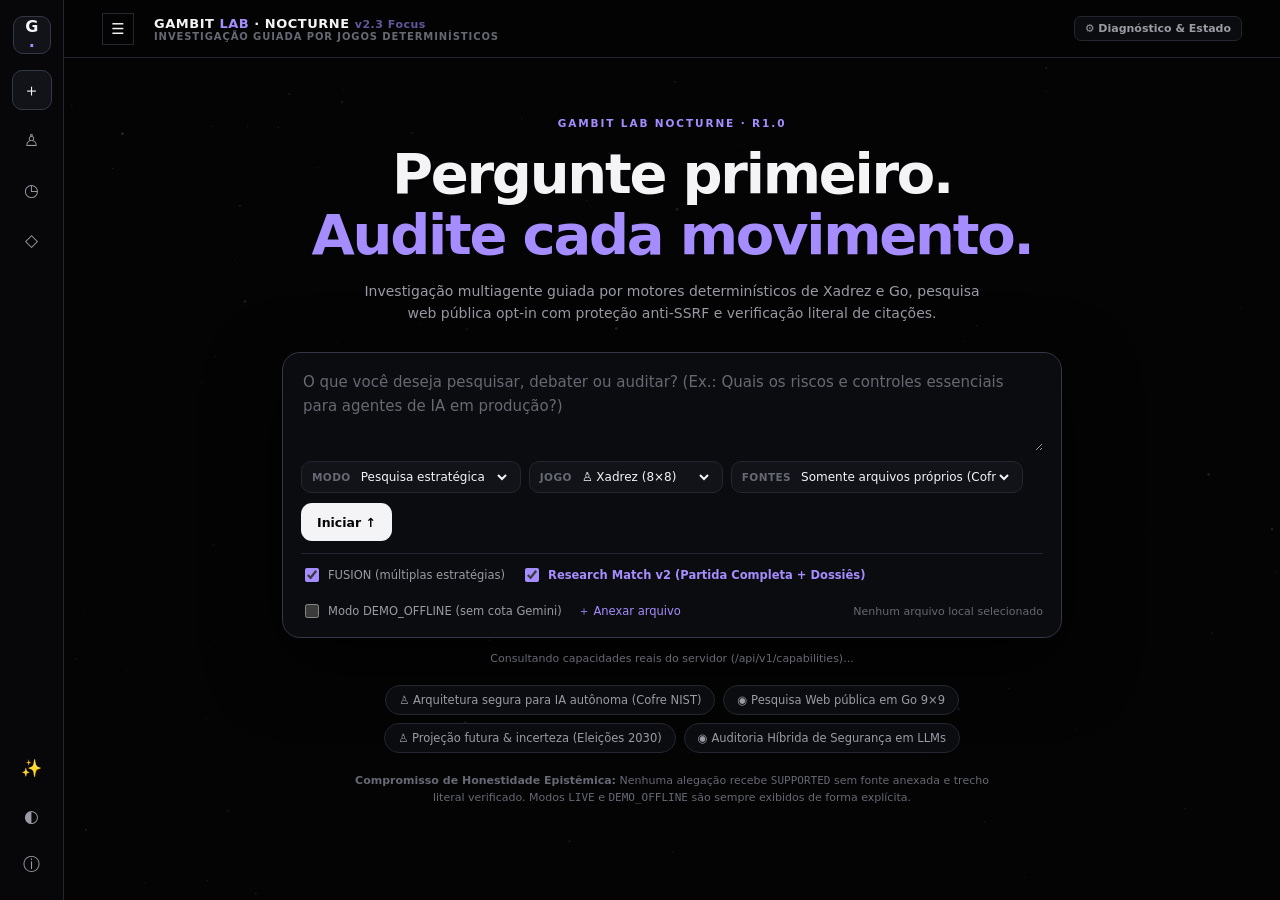
==== apps/web/index.html @ 3fb005a6 "feat(v2.3): Nocturne Focus workspace, audit confrontation payload, C01-C12 fixes" ====
<!DOCTYPE html>
<html lang="pt-BR" data-theme="nocturne">
<head>
<meta charset="UTF-8">
<meta name="viewport" content="width=device-width, initial-scale=1">
<meta name="color-scheme" content="dark">
<title>Gambit Lab Nocturne · Game-Driven Epistemic Reasoning</title>
<style>
:root {
  color-scheme: dark;
  --bg: #040405;
  --panel: #0B0C0F;
  --panel-elevated: #121319;
  --sidebar: #070709;
  --border: #242630;
  --border-strong: #343746;
  --text: #F4F4F6;
  --muted: #9A9BA5;
  --subtle: #666873;
  --accent: #A68DFF;
  --accent-soft: rgba(166, 141, 255, 0.14);
  --success: #57D5B3;
  --success-soft: rgba(87, 213, 179, 0.13);
  --warning: #E0B66B;
  --warning-soft: rgba(224, 182, 107, 0.14);
  --danger: #EF8293;
  --danger-soft: rgba(239, 130, 147, 0.14);
  --square-dark: #282B35;
  --square-light: #8C909D;
  --go-wood: #A88D63;
  --go-line: #2F2417;
  --r: 12px;
  font-family: Inter, system-ui, -apple-system, BlinkMacSystemFont, "Segoe UI", Roboto, sans-serif;
}

html[data-theme="cosmic"] {
  --bg: #05070e;
  --panel: #0d1423eb;
  --panel-elevated: #131e32f2;
  --sidebar: #090e19d9;
  --border: #27384a;
  --border-strong: #3a536b;
  --accent: #70f0d2;
  --accent-soft: rgba(112, 240, 210, 0.14);
}

* { box-sizing: border-box; }
body {
  margin: 0;
  background: var(--bg);
  color: var(--text);
  min-height: 100vh;
  overflow-x: hidden;
  -webkit-font-smoothing: antialiased;
}
button, input, select, textarea { font: inherit; }
button { cursor: pointer; }
button:focus-visible, textarea:focus-visible, select:focus-visible, input:focus-visible {
  outline: 2px solid var(--accent);
  outline-offset: 2px;
}
button:disabled { opacity: 0.38; cursor: not-allowed; }
a { color: var(--accent); text-decoration: none; }
a:hover { text-decoration: underline; }

/* Fundo Estelar Sutil (Nocturne: discreto na Home, <= 8% no Workspace, sem planetas competindo) */
#space {
  position: fixed;
  inset: 0;
  z-index: -3;
  width: 100%;
  height: 100%;
  pointer-events: none;
  opacity: 0.34;
  transition: opacity 0.4s ease;
}
body.in-workspace #space {
  opacity: 0.08;
}
html[data-theme="cosmic"] #space {
  opacity: 0.75;
}
body.in-workspace html[data-theme="cosmic"] #space {
  opacity: 0.15;
}

.planet {
  position: fixed;
  z-index: -2;
  border-radius: 50%;
  pointer-events: none;
  display: none;
}
html[data-theme="cosmic"] body:not(.in-workspace) .planet {
  display: block;
}
.p1 {
  width: 190px; height: 190px; right: 8%; top: 13%;
  background: radial-gradient(circle at 28% 25%, #d1e2e8 0%, #6c96b3 12%, #224869 47%, #0a192e 76%);
  opacity: 0.5;
}
.p2 {
  width: 100px; height: 100px; left: 12%; bottom: 8%;
  background: radial-gradient(circle at 23% 18%, #c6a5bd, #7d537f 33%, #241830 75%);
  opacity: 0.32;
}
.p3 {
  width: 42px; height: 42px; right: 25%; bottom: 14%;
  background: radial-gradient(circle at 25% 20%, #c2eae2, #246f7d 45%, #132438 88%);
  opacity: 0.4;
}

/* Estrutura Principal */
.app {
  display: flex;
  min-height: 100vh;
}
.rail {
  width: 64px;
  flex: none;
  position: fixed;
  left: 0; top: 0; bottom: 0;
  border-right: 1px solid var(--border);
  background: var(--sidebar);
  display: flex;
  flex-direction: column;
  align-items: center;
  gap: 10px;
  padding: 16px 8px;
  z-index: 20;
}
.logo {
  width: 38px;
  height: 38px;
  display: grid;
  place-items: center;
  background: var(--panel-elevated);
  border: 1px solid var(--border-strong);
  color: var(--text);
  border-radius: 10px;
  font-weight: 800;
  font-size: 16px;
  letter-spacing: -0.03em;
  margin-bottom: 6px;
}
.logo span { color: var(--accent); }
.rail-btn {
  width: 40px;
  height: 40px;
  display: grid;
  place-items: center;
  border-radius: 10px;
  border: 1px solid transparent;
  background: transparent;
  color: var(--muted);
  font-size: 17px;
  transition: background 0.15s, color 0.15s, border-color 0.15s;
}
.rail-btn:hover, .rail-btn.active {
  background: var(--panel-elevated);
  border-color: var(--border-strong);
  color: var(--text);
}
.rail-bottom {
  margin-top: auto;
  display: flex;
  flex-direction: column;
  gap: 8px;
}

.main {
  margin-left: 64px;
  width: calc(100% - 64px);
  min-width: 0;
}

/* Topbar Minimalista */
.topbar {
  height: 58px;
  display: flex;
  align-items: center;
  justify-content: space-between;
  padding: 0 clamp(18px, 3vw, 38px);
  border-bottom: 1px solid var(--border);
  background: rgba(4, 4, 5, 0.86);
  backdrop-filter: blur(12px);
  position: sticky;
  top: 0;
  z-index: 15;
  gap: 12px;
}
.brand-wrap {
  display: flex;
  align-items: baseline;
  gap: 10px;
}
.brand {
  font-weight: 750;
  letter-spacing: 0.04em;
  font-size: 13px;
  color: var(--text);
}
.brand span { color: var(--accent); }
.tiny-tag {
  font-size: 10px;
  color: var(--subtle);
  letter-spacing: 0.09em;
  font-weight: 600;
}
.topbar-pills {
  display: flex;
  gap: 8px;
  align-items: center;
  flex-wrap: wrap;
}
.pill {
  border: 1px solid var(--border);
  background: var(--panel);
  border-radius: 999px;
  padding: 5px 11px;
  color: var(--muted);
  font-size: 11px;
  font-weight: 600;
  display: inline-flex;
  align-items: center;
  gap: 6px;
}
.pill.ok {
  color: var(--success);
  border-color: rgba(87, 213, 179, 0.35);
  background: var(--success-soft);
}
.pill.warn {
  color: var(--warning);
  border-color: rgba(224, 182, 107, 0.35);
  background: var(--warning-soft);
}
.pill.accent {
  color: var(--accent);
  border-color: rgba(166, 141, 255, 0.35);
  background: var(--accent-soft);
}

/* Botões Nocturne */
.btn {
  border: 1px solid var(--border-strong);
  background: var(--panel-elevated);
  color: var(--text);
  padding: 8px 13px;
  border-radius: 9px;
  font-size: 12px;
  font-weight: 600;
  transition: background 0.14s, border-color 0.14s;
  display: inline-flex;
  align-items: center;
  gap: 6px;
}
.btn:hover:not(:disabled) {
  background: #1a1c24;
  border-color: #494d60;
}
.btn.primary {
  background: var(--text);
  color: #050507;
  border-color: var(--text);
}
.btn.primary:hover:not(:disabled) {
  background: #dcdde4;
}
.btn.accent {
  background: var(--accent-soft);
  color: var(--accent);
  border-color: rgba(166, 141, 255, 0.42);
}
.btn.accent:hover:not(:disabled) {
  background: rgba(166, 141, 255, 0.22);
}
.btn.secondary {
  background: var(--panel);
  border-color: var(--border);
  color: var(--muted);
}
.btn.secondary:hover:not(:disabled) {
  color: var(--text);
  border-color: var(--border-strong);
}
.btn.sm {
  padding: 5px 10px;
  font-size: 11px;
  border-radius: 7px;
}

/* FASE 1: Home Conversacional (Pergunta Primeiro) */
.home {
  min-height: calc(100vh - 58px);
  display: flex;
  flex-direction: column;
  align-items: center;
  justify-content: center;
  padding: 48px 20px 72px;
}
.home.hides { display: none !important; }
.eyebrow {
  color: var(--accent);
  font-size: 10.5px;
  letter-spacing: 0.18em;
  font-weight: 700;
  text-transform: uppercase;
  margin-bottom: 14px;
}
.home h1 {
  font-size: clamp(32px, 4.4vw, 56px);
  text-align: center;
  letter-spacing: -0.04em;
  line-height: 1.1;
  margin: 0 0 14px;
  font-weight: 750;
  color: var(--text);
}
.home h1 em {
  font-style: normal;
  color: var(--accent);
}
.subtitle {
  text-align: center;
  color: var(--muted);
  line-height: 1.6;
  max-width: 620px;
  margin: 0 0 28px;
  font-size: 14px;
}

.prompt-shell {
  width: min(780px, 100%);
  background: var(--panel);
  border: 1px solid var(--border-strong);
  box-shadow: 0 24px 70px rgba(0, 0, 0, 0.75);
  border-radius: 18px;
  padding: 16px 18px;
}
.prompt-shell textarea {
  display: block;
  width: 100%;
  border: 0;
  outline: 0;
  resize: vertical;
  min-height: 82px;
  max-height: 200px;
  color: var(--text);
  background: transparent;
  font-size: 15px;
  line-height: 1.55;
}
.prompt-shell textarea::placeholder { color: var(--subtle); }

.composer-controls {
  display: flex;
  align-items: center;
  justify-content: space-between;
  gap: 10px;
  flex-wrap: wrap;
  margin-top: 10px;
}
.selectors {
  display: flex;
  gap: 8px;
  flex-wrap: wrap;
}
.selectwrap {
  border: 1px solid var(--border);
  background: var(--panel-elevated);
  border-radius: 10px;
  padding: 4px 10px;
  display: flex;
  align-items: center;
  gap: 6px;
}
.selectwrap label {
  font-size: 10.5px;
  color: var(--subtle);
  font-weight: 700;
  text-transform: uppercase;
  letter-spacing: 0.04em;
}
.selectwrap select {
  background: transparent;
  color: var(--text);
  border: 0;
  max-width: 215px;
  outline: 0;
  font-size: 12px;
  padding: 3px 0;
}
.selectwrap option { background: #121319; color: #F4F4F6; }

.round-send {
  border: 0;
  border-radius: 11px;
  background: var(--text);
  color: #040405;
  height: 38px;
  padding: 0 16px;
  font-size: 12.5px;
  font-weight: 700;
  display: inline-flex;
  align-items: center;
  gap: 6px;
  transition: background 0.15s;
}
.round-send:hover { background: #dcdde4; }

.prompt-opts {
  display: flex;
  gap: 16px;
  flex-wrap: wrap;
  align-items: center;
  margin-top: 12px;
  color: var(--muted);
  font-size: 11.5px;
  border-top: 1px solid var(--border);
  padding-top: 11px;
}
.prompt-opts label {
  display: inline-flex;
  align-items: center;
  gap: 6px;
  cursor: pointer;
}
.prompt-opts input[type="checkbox"] { accent-color: var(--accent); width: 14px; height: 14px; }
.mini-info { color: var(--subtle); font-size: 11px; margin-left: auto; }

.cap-strip {
  display: flex;
  gap: 8px;
  flex-wrap: wrap;
  justify-content: center;
  margin-top: 14px;
  font-size: 11px;
  color: var(--subtle);
}

.suggestions {
  display: flex;
  gap: 8px;
  flex-wrap: wrap;
  max-width: 800px;
  justify-content: center;
  margin-top: 20px;
}
.suggestions button {
  background: var(--panel);
  border: 1px solid var(--border);
  color: var(--muted);
  border-radius: 999px;
  padding: 7px 13px;
  font-size: 11.5px;
  transition: border-color 0.15s, color 0.15s;
}
.suggestions button:hover {
  color: var(--text);
  border-color: var(--border-strong);
}
.caption {
  font-size: 11px;
  color: var(--subtle);
  margin-top: 20px;
  text-align: center;
  max-width: 640px;
  line-height: 1.5;
}

/* FASE 2: Workspace de Investigação Nocturne */
.workspace {
  display: none;
  padding: 20px clamp(16px, 2.5vw, 36px) 36px;
  max-width: 1720px;
  margin: 0 auto;
}
.workspace.active { display: block; }

.ws-head {
  display: flex;
  align-items: flex-start;
  justify-content: space-between;
  gap: 16px;
  margin-bottom: 16px;
  flex-wrap: wrap;
}
.crumb {
  color: var(--accent);
  font-size: 10.5px;
  letter-spacing: 0.14em;
  font-weight: 700;
  margin-bottom: 5px;
  text-transform: uppercase;
}
.ws-head h2 {
  font-size: clamp(18px, 1.9vw, 24px);
  letter-spacing: -0.025em;
  margin: 0 0 4px;
  line-height: 1.25;
  color: var(--text);
}
.ws-head p {
  margin: 0;
  color: var(--muted);
  font-size: 12px;
}
.head-actions {
  display: flex;
  gap: 7px;
  flex-wrap: wrap;
  align-items: center;
}

/* Faixa de Métricas Honestas Separadas */
.metrics-strip {
  display: grid;
  grid-template-columns: repeat(4, minmax(0, 1fr));
  gap: 10px;
  margin-bottom: 16px;
}
.metric-card {
  background: var(--panel);
  border: 1px solid var(--border);
  border-radius: 10px;
  padding: 10px 13px;
}
.metric-card .m-label {
  font-size: 10.5px;
  color: var(--subtle);
  text-transform: uppercase;
  letter-spacing: 0.06em;
  font-weight: 650;
}
.metric-card .m-val {
  font-size: 15px;
  font-weight: 750;
  color: var(--text);
  margin-top: 3px;
  font-variant-numeric: tabular-nums;
}
.metric-card .m-sub {
  font-size: 11px;
  color: var(--muted);
  margin-top: 2px;
}

/* Grid Principal Workspace: Tabuleiro Protagonista + Painel de 4 Abas */
.ws-grid {
  display: grid;
  grid-template-columns: minmax(0, 1.38fr) minmax(350px, 1fr);
  gap: 16px;
  align-items: start;
}
.surface {
  background: var(--panel);
  border: 1px solid var(--border);
  border-radius: var(--r);
  overflow: hidden;
}
.panel-top {
  display: flex;
  justify-content: space-between;
  align-items: center;
  padding: 11px 15px;
  gap: 10px;
  flex-wrap: wrap;
  border-bottom: 1px solid var(--border);
}
.panel-title {
  display: flex;
  align-items: center;
  gap: 8px;
  font-weight: 700;
  font-size: 13px;
}
.panel-title .dot {
  width: 7px;
  height: 7px;
  background: var(--accent);
  border-radius: 50%;
}
.toggle-group {
  display: flex;
  gap: 5px;
  flex-wrap: wrap;
}
.toggle {
  border: 1px solid var(--border);
  background: var(--panel-elevated);
  color: var(--muted);
  border-radius: 7px;
  padding: 5px 9px;
  font-size: 11px;
  font-weight: 600;
}
.toggle.active {
  background: var(--accent-soft);
  color: var(--accent);
  border-color: rgba(166, 141, 255, 0.45);
}

/* Replay Banner */
.replay-banner {
  display: none;
  align-items: center;
  justify-content: space-between;
  gap: 10px;
  padding: 8px 15px;
  background: var(--warning-soft);
  border-bottom: 1px solid rgba(224, 182, 107, 0.3);
  color: var(--warning);
  font-size: 11.5px;
  font-weight: 600;
}
.replay-banner.active { display: flex; }

/* Arena 3D WebGL & 2D WCAG */
.stage {
  min-height: 468px;
  position: relative;
  overflow: hidden;
  background: radial-gradient(circle at 50% 45%, #11131a 0%, #060608 75%);
  display: flex;
  align-items: center;
  justify-content: center;
}
#stage {
  display: block;
  width: 100%;
  height: 468px;
  cursor: grab;
}
#stage:active { cursor: grabbing; }

#board2D {
  display: none;
  width: 100%;
  min-height: 468px;
  align-items: center;
  justify-content: center;
  padding: 18px;
}
.grid-2d {
  display: grid;
  border: 2px solid var(--border-strong);
  box-shadow: 0 12px 32px rgba(0, 0, 0, 0.8);
  max-width: 432px;
  width: 100%;
  aspect-ratio: 1;
  background: var(--panel);
}
.cell-2d {
  display: flex;
  align-items: center;
  justify-content: center;
  font-size: 26px;
  cursor: pointer;
  user-select: none;
  position: relative;
  border: 0;
  padding: 0;
}
.cell-2d:hover { filter: brightness(1.14); }
.cell-2d.light { background: var(--square-light); color: #0b0c10; }
.cell-2d.dark { background: var(--square-dark); color: #f4f4f6; }
.cell-2d.go-cell {
  background: var(--go-wood);
  border-right: 1px solid var(--go-line);
  border-bottom: 1px solid var(--go-line);
}
.cell-2d.hl-origin { box-shadow: inset 0 0 0 3px var(--warning); }
.cell-2d.hl-dest { box-shadow: inset 0 0 0 3px var(--accent); }
.go-stone-2d {
  width: 76%;
  height: 76%;
  border-radius: 50%;
  box-shadow: 1px 2px 5px rgba(0,0,0,0.65);
}
.go-stone-2d.black { background: radial-gradient(circle at 30% 25%, #4d515a, #111317 60%, #030304); }
.go-stone-2d.white { background: radial-gradient(circle at 30% 25%, #ffffff, #e8e9ee 55%, #9d9fa9); }

.scene-note {
  position: absolute;
  right: 12px;
  bottom: 12px;
  color: var(--muted);
  font-size: 10.5px;
  background: rgba(11, 12, 15, 0.85);
  border: 1px solid var(--border);
  border-radius: 7px;
  padding: 5px 9px;
  pointer-events: none;
}

/* Barra de Execução vs Barra de Replay (Separadas Semânticamente) */
.action-bars {
  border-top: 1px solid var(--border);
  background: var(--panel);
}
.exec-bar {
  display: flex;
  align-items: center;
  gap: 8px;
  flex-wrap: wrap;
  padding: 12px 15px;
}
.turn-indicator {
  margin-left: auto;
  font-size: 11.5px;
  font-weight: 700;
  color: var(--muted);
}
.replay-bar {
  display: flex;
  align-items: center;
  gap: 6px;
  flex-wrap: wrap;
  padding: 8px 15px;
  border-top: 1px solid var(--border);
  background: #08090c;
  font-size: 11px;
  color: var(--subtle);
}
.replay-bar .r-title {
  font-weight: 700;
  letter-spacing: 0.05em;
  text-transform: uppercase;
  margin-right: 4px;
}
.bottom-note {
  display: flex;
  align-items: flex-start;
  gap: 8px;
  color: var(--muted);
  font-size: 12px;
  padding: 10px 15px 13px;
  border-top: 1px solid var(--border);
  line-height: 1.5;
}

/* Painel Direito: 4 Abas Nocturne (Conversa | Fontes | Auditoria | Histórico) */
.tabs-surface {
  background: var(--panel);
  border: 1px solid var(--border);
  border-radius: var(--r);
  display: flex;
  flex-direction: column;
  min-height: 615px;
  max-height: 760px;
}
.tab-nav {
  display: grid;
  grid-template-columns: repeat(4, 1fr);
  border-bottom: 1px solid var(--border);
  background: #08090c;
}
.tab-btn {
  background: transparent;
  border: 0;
  border-bottom: 2px solid transparent;
  color: var(--muted);
  padding: 12px 8px;
  font-size: 12px;
  font-weight: 650;
  display: inline-flex;
  align-items: center;
  justify-content: center;
  gap: 5px;
  transition: color 0.15s, border-color 0.15s, background 0.15s;
}
.tab-btn:hover { color: var(--text); background: rgba(255,255,255,0.02); }
.tab-btn.active {
  color: var(--text);
  border-bottom-color: var(--accent);
  background: var(--panel);
}
.tab-count {
  font-size: 10px;
  padding: 1px 6px;
  border-radius: 999px;
  background: var(--panel-elevated);
  border: 1px solid var(--border);
  color: var(--muted);
}

.tab-panel {
  display: none;
  flex: 1;
  overflow-y: auto;
  padding: 15px;
}
.tab-panel.active {
  display: flex;
  flex-direction: column;
}

/* Aba 1: Conversa */
.chat-stream {
  flex: 1;
  overflow-y: auto;
  display: flex;
  flex-direction: column;
  gap: 10px;
  padding-right: 2px;
}
.message {
  border-radius: 10px;
  border: 1px solid var(--border);
  background: var(--panel-elevated);
  padding: 11px 13px;
  font-size: 12.5px;
  line-height: 1.55;
  color: var(--text);
}
.message.user {
  background: #151621;
  border-color: rgba(166, 141, 255, 0.32);
}
.message.system {
  background: #090a0e;
  color: var(--muted);
  font-size: 11.5px;
}
.msg-head {
  display: flex;
  align-items: center;
  justify-content: space-between;
  gap: 8px;
  margin-bottom: 5px;
  flex-wrap: wrap;
}
.msg-author {
  font-size: 10.5px;
  font-weight: 750;
  letter-spacing: 0.06em;
  text-transform: uppercase;
  color: var(--accent);
}
.msg-badges {
  display: flex;
  gap: 5px;
  align-items: center;
}
.chip {
  font-size: 10px;
  font-weight: 700;
  padding: 2px 7px;
  border-radius: 5px;
  border: 1px solid var(--border);
  background: var(--panel);
  color: var(--muted);
  font-family: ui-monospace, SFMono-Regular, Consolas, monospace;
}
.chip.ok { color: var(--success); border-color: rgba(87, 213, 179, 0.35); background: var(--success-soft); }
.chip.warn { color: var(--warning); border-color: rgba(224, 182, 107, 0.35); background: var(--warning-soft); }
.chip.err { color: var(--danger); border-color: rgba(239, 130, 147, 0.35); background: var(--danger-soft); }

.msg-quote {
  margin-top: 7px;
  padding: 7px 10px;
  border-left: 2px solid var(--accent);
  background: #090a0e;
  border-radius: 0 6px 6px 0;
  font-size: 11.5px;
  color: var(--muted);
}
.msg-sub {
  margin-top: 6px;
  font-size: 11px;
  color: var(--subtle);
}

.chat-composer {
  margin-top: 12px;
  padding-top: 12px;
  border-top: 1px solid var(--border);
  display: flex;
  gap: 8px;
}
.chat-composer input {
  flex: 1;
  background: var(--panel-elevated);
  border: 1px solid var(--border-strong);
  border-radius: 9px;
  padding: 8px 11px;
  color: var(--text);
  font-size: 12.5px;
  outline: 0;
}

/* Aba 2: Fontes */
.sources-toolbar {
  display: flex;
  gap: 8px;
  margin-bottom: 12px;
  flex-wrap: wrap;
}
.source-box {
  background: var(--panel-elevated);
  border: 1px solid var(--border);
  border-radius: 10px;
  padding: 11px 13px;
  margin-bottom: 9px;
  font-size: 12px;
}
.source-box b { color: var(--text); display: block; margin-bottom: 4px; }
.source-box small {
  color: var(--muted);
  font-family: ui-monospace, SFMono-Regular, Consolas, monospace;
  font-size: 10.5px;
  display: block;
  word-break: break-all;
  line-height: 1.45;
}
.source-tag {
  display: inline-block;
  padding: 2px 7px;
  border-radius: 5px;
  font-size: 10px;
  font-weight: 700;
  margin-top: 6px;
  margin-right: 5px;
  background: var(--accent-soft);
  color: var(--accent);
}
.empty-state {
  padding: 24px 16px;
  text-align: center;
  border: 1px dashed var(--border-strong);
  border-radius: 10px;
  color: var(--muted);
  font-size: 12px;
  line-height: 1.6;
}

/* Aba 3: Auditoria em 3 Camadas */
.audit-head {
  display: flex;
  justify-content: space-between;
  align-items: center;
  gap: 8px;
  margin-bottom: 10px;
  flex-wrap: wrap;
}
.tier-badges {
  display: flex;
  flex-direction: column;
  gap: 8px;
}
.tier-badge {
  background: var(--panel-elevated);
  border: 1px solid var(--border);
  border-radius: 9px;
  padding: 10px 12px;
  display: flex;
  justify-content: space-between;
  align-items: center;
  gap: 8px;
  font-size: 11.5px;
}
.tier-badge span { color: var(--muted); }
.tier-badge b { font-family: ui-monospace, SFMono-Regular, Consolas, monospace; font-size: 11px; }
.tier-badge.ok { border-left: 3px solid var(--success); }
.tier-badge.ok b { color: var(--success); }
.tier-badge.warn { border-left: 3px solid var(--warning); }
.tier-badge.warn b { color: var(--warning); }
.tier-badge.err { border-left: 3px solid var(--danger); }
.tier-badge.err b { color: var(--danger); }

.rubric-box {
  background: var(--panel-elevated);
  border: 1px solid var(--border);
  border-radius: 9px;
  padding: 11px 13px;
  margin-top: 10px;
  font-size: 11.5px;
}
.rubric-box b { color: var(--accent); display: block; margin-bottom: 4px; }
.rubric-box small { color: var(--muted); line-height: 1.5; display: block; }

/* Aba 4: Histórico Imutável */
.event-list {
  display: flex;
  flex-direction: column;
  gap: 7px;
}
.event {
  border: 1px solid var(--border);
  border-left: 3px solid var(--accent);
  border-radius: 8px;
  padding: 8px 10px;
  display: flex;
  align-items: flex-start;
  justify-content: space-between;
  gap: 10px;
  font-size: 11.5px;
  line-height: 1.45;
  color: var(--muted);
  background: var(--panel-elevated);
}
.event strong {
  color: var(--text);
  font-family: ui-monospace, SFMono-Regular, Consolas, monospace;
  font-size: 11px;
  margin-right: 6px;
}

/* Modais */
.modal-overlay {
  position: fixed;
  inset: 0;
  background: rgba(2, 2, 4, 0.82);
  backdrop-filter: blur(6px);
  z-index: 999;
  display: none;
  align-items: center;
  justify-content: center;
  padding: 20px;
}
.modal-content {
  background: var(--panel);
  border: 1px solid var(--border-strong);
  border-radius: 14px;
  max-width: 680px;
  width: 100%;
  max-height: 88vh;
  overflow-y: auto;
  padding: 22px;
  box-shadow: 0 24px 70px rgba(0, 0, 0, 0.9);
}
.modal-header {
  display: flex;
  justify-content: space-between;
  align-items: center;
  margin-bottom: 14px;
  border-bottom: 1px solid var(--border);
  padding-bottom: 10px;
}
.modal-header h3 { margin: 0; font-size: 15px; color: var(--text); }
.close-btn {
  background: transparent;
  border: 0;
  color: var(--muted);
  font-size: 22px;
  padding: 0 4px;
}
.close-btn:hover { color: var(--text); }

.form-field { margin-bottom: 12px; }
.form-field label {
  font-size: 11.5px;
  color: var(--muted);
  display: block;
  margin-bottom: 4px;
  font-weight: 600;
}
.form-field input, .form-field select, .form-field textarea {
  width: 100%;
  background: var(--panel-elevated);
  border: 1px solid var(--border-strong);
  color: var(--text);
  border-radius: 8px;
  padding: 8px 10px;
  font-size: 12.5px;
}

.toast {
  position: fixed;
  bottom: 22px;
  left: 50%;
  transform: translateX(-50%);
  z-index: 1000;
  background: var(--panel-elevated);
  color: var(--text);
  border: 1px solid var(--border-strong);
  border-radius: 10px;
  padding: 10px 18px;
  box-shadow: 0 12px 40px rgba(0, 0, 0, 0.85);
  font-size: 12.5px;
  max-width: min(560px, 92vw);
}

@media (max-width: 1080px) {
  .ws-grid { grid-template-columns: 1fr; }
  .metrics-strip { grid-template-columns: repeat(2, 1fr); }
  .tabs-surface { min-height: 460px; max-height: none; }
  .stage, #stage, #board2D { min-height: 400px; height: 400px; }
}
@media (max-width: 680px) {
  .rail { width: 52px; padding: 12px 4px; }
  .rail-btn { width: 36px; height: 36px; font-size: 15px; }
  .main { margin-left: 52px; width: calc(100% - 52px); }
  .topbar { padding: 8px 12px; min-height: 52px; height: auto; flex-wrap: wrap; gap: 6px; }
  .topbar-pills { flex-wrap: wrap; gap: 5px; }
  .tiny-tag { display: none; }
  .home { padding: 32px 12px 54px; }
  .home h1 { font-size: 30px; }
  .metrics-strip { grid-template-columns: 1fr 1fr; }
  .stage, #stage, #board2D { min-height: 330px; height: 330px; }
  .tab-btn { font-size: 11px; padding: 10px 4px; }
}
@media (prefers-reduced-motion: reduce) {
  *, *:before, *:after {
    animation-duration: 0.01ms !important;
    transition-duration: 0.01ms !important;
  }
}

/* =========================================================================
   Gambit Lab Nocturne v2.2 — Research Match v2, Fundo Vivo & Dossiês
   ========================================================================= */

/* Fundo Vivo & Parallax Canvas */
#space {
  transition: opacity 0.5s ease;
  will-change: transform;
}
body.star-motion-paused #space {
  opacity: 0.25 !important;
}

/* Dual Conclusion Card (Desacoplamento Epistêmico vs Lúdico - Research Match v2) */
.dual-conclusion-card {
  background: var(--panel);
  border: 1px solid var(--border-strong);
  border-radius: 14px;
  padding: 18px 22px;
  margin-bottom: 20px;
  box-shadow: 0 10px 32px rgba(0, 0, 0, 0.45);
  animation: fadeIn 0.4s ease;
}
.dcc-header {
  display: flex;
  justify-content: space-between;
  align-items: center;
  margin-bottom: 16px;
  flex-wrap: wrap;
  gap: 10px;
}
.dcc-title-wrap {
  display: flex;
  align-items: center;
  gap: 10px;
}
.dcc-badge {
  font-family: var(--font-mono, monospace);
  font-size: 10.5px;
  text-transform: uppercase;
  letter-spacing: 0.08em;
  padding: 3px 8px;
  border-radius: 6px;
  background: rgba(121, 134, 203, 0.15);
  color: var(--accent);
  border: 1px solid rgba(121, 134, 203, 0.35);
}
.dcc-header h3 {
  margin: 0;
  font-size: 16px;
  font-weight: 700;
  color: var(--text);
}
.dcc-actions {
  display: flex;
  gap: 8px;
  align-items: center;
}
.dcc-grid {
  display: grid;
  grid-template-columns: 1fr 1.25fr;
  gap: 16px;
  margin-bottom: 16px;
}
.dcc-column {
  background: var(--panel-elevated);
  border: 1px solid var(--border);
  border-radius: 10px;
  padding: 14px 16px;
  position: relative;
  overflow: hidden;
}
.dcc-column.ludic {
  border-left: 3px solid #7986cb;
}
.dcc-column.epistemic {
  border-left: 3px solid #4db6ac;
  background: linear-gradient(135deg, rgba(77, 182, 172, 0.05) 0%, var(--panel-elevated) 100%);
}
.dcc-col-title {
  font-size: 11px;
  font-weight: 700;
  letter-spacing: 0.07em;
  color: var(--muted);
  text-transform: uppercase;
  margin-bottom: 8px;
}
.dcc-winner, .dcc-verdict {
  font-size: 16px;
  font-weight: 700;
  margin-bottom: 8px;
  display: flex;
  align-items: center;
  gap: 8px;
}
.dcc-winner { color: var(--text); }
.dcc-verdict { color: #80cbc4; }
.dcc-meta {
  display: flex;
  gap: 6px;
  flex-wrap: wrap;
  margin-bottom: 8px;
}
.dcc-pill {
  font-size: 10.5px;
  padding: 2px 7px;
  background: rgba(255, 255, 255, 0.05);
  border: 1px solid var(--border);
  border-radius: 4px;
  color: var(--muted);
}
.dcc-pill.highlight {
  background: rgba(77, 182, 172, 0.15);
  border-color: rgba(77, 182, 172, 0.4);
  color: #80cbc4;
  font-weight: 600;
}
.dcc-desc {
  font-size: 12px;
  color: var(--muted);
  margin: 0;
  line-height: 1.4;
}
.dcc-synthesis {
  background: rgba(0, 0, 0, 0.25);
  border: 1px solid var(--border);
  border-radius: 10px;
  padding: 14px 16px;
}
.dcc-syn-head {
  display: flex;
  justify-content: space-between;
  align-items: center;
  margin-bottom: 8px;
  font-size: 12px;
}
.dcc-tp-label {
  font-size: 11.5px;
  color: #ffb74d;
  font-weight: 600;
}
.dcc-syn-body {
  font-size: 13px;
  color: var(--text);
  line-height: 1.55;
  margin-bottom: 12px;
}
.dcc-pills-row {
  display: flex;
  gap: 6px;
  flex-wrap: wrap;
}

/* 5ª Aba: Peças & Teses */
.pieces-controls {
  padding-bottom: 12px;
  margin-bottom: 12px;
  border-bottom: 1px solid var(--border);
}
.pieces-filter-pills {
  display: flex;
  gap: 6px;
  flex-wrap: wrap;
  margin-bottom: 10px;
}
.filter-pill {
  font-size: 11px;
  padding: 4px 10px;
  background: var(--panel-elevated);
  border: 1px solid var(--border);
  color: var(--muted);
  border-radius: 16px;
  cursor: pointer;
  transition: all 0.2s ease;
}
.filter-pill:hover, .filter-pill.active {
  background: var(--accent);
  color: #ffffff;
  border-color: var(--accent);
}
#pieceSearchInput {
  width: 100%;
  background: var(--panel-elevated);
  border: 1px solid var(--border);
  color: var(--text);
  border-radius: 8px;
  padding: 7px 10px;
  font-size: 12px;
}
.pieces-list {
  display: flex;
  flex-direction: column;
  gap: 10px;
  max-height: 520px;
  overflow-y: auto;
  padding-right: 4px;
}
.piece-card {
  background: var(--panel-elevated);
  border: 1px solid var(--border);
  border-radius: 10px;
  padding: 12px 14px;
  transition: border-color 0.2s, box-shadow 0.2s, transform 0.15s;
  cursor: pointer;
}
.piece-card:hover {
  border-color: var(--accent);
  box-shadow: 0 4px 16px rgba(0, 0, 0, 0.4);
}
.piece-card.highlighted {
  border-color: #80cbc4;
  box-shadow: 0 0 12px rgba(128, 203, 196, 0.4);
  transform: scale(1.01);
}
.piece-card.fallen {
  opacity: 0.65;
  border-style: dashed;
}
.piece-card-head {
  display: flex;
  align-items: center;
  gap: 8px;
  margin-bottom: 6px;
}
.piece-glyph {
  font-size: 20px;
  line-height: 1;
}
.piece-name {
  font-size: 13px;
  font-weight: 600;
  color: var(--text);
  flex: 1;
}
.piece-badge-side {
  font-size: 10px;
  font-weight: 600;
  padding: 2px 6px;
  border-radius: 4px;
}
.piece-badge-side.pro {
  background: rgba(255, 255, 255, 0.12);
  color: #f5f5f5;
  border: 1px solid rgba(255, 255, 255, 0.2);
}
.piece-badge-side.contra {
  background: rgba(50, 50, 60, 0.7);
  color: #b0bec5;
  border: 1px solid rgba(120, 144, 156, 0.3);
}
.piece-status-badge {
  font-size: 10px;
  font-weight: 700;
  padding: 2px 7px;
  border-radius: 4px;
  text-transform: uppercase;
}
.piece-status-badge.supported { background: rgba(77, 182, 172, 0.2); color: #80cbc4; }
.piece-status-badge.contested { background: rgba(255, 183, 77, 0.2); color: #ffb74d; }
.piece-status-badge.fallen { background: rgba(144, 164, 174, 0.15); color: #90a4ae; }
.piece-status-badge.refuted { background: rgba(239, 83, 80, 0.2); color: #ef5350; }
.piece-status-badge.untested { background: rgba(121, 134, 203, 0.15); color: #9fa8da; }

.piece-role {
  font-size: 11px;
  color: var(--muted);
  margin-bottom: 6px;
  font-style: italic;
}
.piece-claim {
  font-size: 12.5px;
  color: var(--text);
  line-height: 1.45;
  margin-bottom: 8px;
}
.confidence-wrap {
  display: flex;
  align-items: center;
  gap: 8px;
  font-size: 11px;
  color: var(--muted);
  margin-bottom: 6px;
}
.confidence-bar {
  flex: 1;
  height: 5px;
  background: rgba(255, 255, 255, 0.08);
  border-radius: 3px;
  overflow: hidden;
}
.confidence-fill {
  height: 100%;
  border-radius: 3px;
  background: var(--accent);
}
.piece-fall-alert {
  font-size: 11px;
  padding: 5px 8px;
  background: rgba(239, 83, 80, 0.1);
  border: 1px solid rgba(239, 83, 80, 0.3);
  border-radius: 6px;
  color: #ef9a9a;
  margin-top: 6px;
}
.piece-artifacts-row {
  display: flex;
  gap: 4px;
  flex-wrap: wrap;
  margin-top: 6px;
}
.artifact-chip {
  font-size: 10.5px;
  padding: 2px 6px;
  border-radius: 4px;
  background: rgba(255, 255, 255, 0.04);
  border: 1px solid var(--border);
  color: var(--accent);
  cursor: pointer;
}
.artifact-chip:hover {
  background: rgba(121, 134, 203, 0.15);
}

/* Modal de Progresso dos 7 Estágios */
.stage-row {
  display: flex;
  align-items: center;
  gap: 12px;
  padding: 10px 14px;
  border-radius: 8px;
  background: var(--panel-elevated);
  border: 1px solid var(--border);
  transition: all 0.25s ease;
}
.stage-row.done {
  border-color: rgba(77, 182, 172, 0.4);
  background: rgba(77, 182, 172, 0.05);
}
.stage-row.active {
  border-color: var(--accent);
  background: rgba(121, 134, 203, 0.08);
  box-shadow: 0 0 12px rgba(121, 134, 203, 0.2);
}
.stage-icon {
  font-size: 16px;
  width: 24px;
  text-align: center;
}
.stage-info {
  flex: 1;
}
.stage-name {
  font-size: 12.5px;
  font-weight: 600;
  color: var(--text);
}
.stage-desc {
  font-size: 11px;
  color: var(--muted);
}
.stage-status-pill {
  font-size: 10.5px;
  font-weight: 600;
  padding: 3px 8px;
  border-radius: 12px;
}
.stage-status-pill.pending { background: rgba(255, 255, 255, 0.05); color: var(--muted); }
.stage-status-pill.running { background: rgba(121, 134, 203, 0.2); color: var(--accent); animation: pulse 1.5s infinite; }
.stage-status-pill.completed { background: rgba(77, 182, 172, 0.2); color: #80cbc4; }

@keyframes pulse {
  0%, 100% { opacity: 1; }
  50% { opacity: 0.5; }
}


/* =========================================================================
   NOCTURNE FOCUS v2.3 — TABULEIRO & LANCE PRIMEIRO, AUDITORIA SOB DEMANDA
   ========================================================================= */
.rail.collapsed {
  width: 0 !important;
  min-width: 0 !important;
  overflow: hidden !important;
  padding: 0 !important;
  border-right: none !important;
}

.rail-toggle {
  background: transparent;
  border: 1px solid var(--border);
  color: var(--text);
  border-radius: var(--radius-sm);
  width: 32px;
  height: 32px;
  cursor: pointer;
  display: flex;
  align-items: center;
  justify-content: center;
  font-size: 15px;
  transition: all 0.2s ease;
  margin-right: 10px;
}
.rail-toggle:hover {
  background: var(--surface-card);
  border-color: var(--accent);
}

.topbar-actions {
  display: flex;
  align-items: center;
  gap: 8px;
  margin-left: auto;
}

.workspace-status-bar {
  display: flex;
  align-items: center;
  gap: 12px;
  font-size: 12px;
  color: var(--muted);
  margin-bottom: 8px;
  padding: 4px 10px;
  background: rgba(255, 255, 255, 0.02);
  border-radius: var(--radius-sm);
  border: 1px solid var(--border);
}

/* Moldura e Coordenadas Externas do Tabuleiro (C06) */
.board-frame-2d, .stage-container {
  display: flex;
  flex-direction: row;
  align-items: stretch;
  justify-content: center;
  position: relative;
  width: 100%;
}

.board-ranks-col {
  display: flex;
  flex-direction: column;
  justify-content: space-around;
  padding: 4px 8px 30px 4px;
  font-size: 12px;
  font-weight: 600;
  color: var(--muted);
  user-select: none;
  min-width: 22px;
  text-align: center;
}

.board-grid-wrap, .stage-canvas-wrap {
  display: flex;
  flex-direction: column;
  align-items: center;
  flex: 1;
}

.board-files-row {
  display: flex;
  flex-direction: row;
  justify-content: space-around;
  width: 100%;
  padding-top: 6px;
  font-size: 12px;
  font-weight: 600;
  color: var(--muted);
  user-select: none;
}

/* Painel LANCE SELECIONADO (C07) */
.selected-move-panel {
  display: flex;
  flex-direction: column;
  gap: 12px;
  padding: 14px;
}

.move-panel-head {
  display: flex;
  align-items: center;
  gap: 10px;
  padding-bottom: 10px;
  border-bottom: 1px solid var(--border);
}

.move-ply-badge {
  font-size: 12px;
  font-weight: 600;
  padding: 3px 8px;
  border-radius: var(--radius-sm);
  background: rgba(166, 141, 255, 0.15);
  color: var(--accent);
  border: 1px solid rgba(166, 141, 255, 0.3);
}

.move-san-highlight {
  font-size: 18px;
  font-weight: 700;
  color: #ffffff;
  font-family: var(--font-mono, monospace);
}

.move-side-pill {
  font-size: 11px;
  font-weight: 600;
  padding: 2px 7px;
  border-radius: 12px;
  margin-left: auto;
  text-transform: uppercase;
}

.smp-section {
  background: rgba(255, 255, 255, 0.02);
  border: 1px solid var(--border);
  border-radius: var(--radius-sm);
  padding: 10px 12px;
}

.smp-sec-title {
  font-size: 11px;
  font-weight: 700;
  letter-spacing: 0.06em;
  color: var(--accent);
  margin-bottom: 6px;
}

.smp-grid-2 {
  display: grid;
  grid-template-columns: 1fr 1fr;
  gap: 8px;
  font-size: 12.5px;
}

.smp-grid-3 {
  display: grid;
  grid-template-columns: 1fr 1fr 1fr;
  gap: 6px;
  font-size: 12px;
}

.smp-claim-text {
  font-size: 13px;
  line-height: 1.45;
  color: var(--text);
  margin: 4px 0 8px 0;
}

.smp-quote-box {
  background: rgba(166, 141, 255, 0.06);
  border-left: 3px solid var(--accent);
  padding: 8px 10px;
  border-radius: 0 var(--radius-sm) var(--radius-sm) 0;
  margin: 6px 0;
}

.smp-quote-content {
  font-size: 12px;
  font-style: italic;
  color: var(--text);
  line-height: 1.4;
}

.smp-source-meta {
  font-size: 11px;
  color: var(--muted);
  margin-top: 4px;
}

.badge-status {
  display: inline-block;
  padding: 2px 6px;
  border-radius: 4px;
  font-size: 10.5px;
  font-weight: 600;
  background: rgba(255, 255, 255, 0.08);
  color: var(--text);
}

.badge-verdict {
  display: inline-block;
  padding: 3px 8px;
  border-radius: 4px;
  font-size: 11px;
  font-weight: 700;
  text-transform: uppercase;
}

.badge-verdict.inconclusive, .badge-verdict.not_assessed {
  background: rgba(245, 158, 11, 0.15);
  color: #fbbf24;
  border: 1px solid rgba(245, 158, 11, 0.3);
}

.badge-verdict.source_verified, .badge-verdict.evidence_reviewed {
  background: rgba(59, 130, 246, 0.15);
  color: #60a5fa;
  border: 1px solid rgba(59, 130, 246, 0.3);
}

.badge-verdict.supported {
  background: rgba(16, 185, 129, 0.15);
  color: #34d399;
  border: 1px solid rgba(16, 185, 129, 0.3);
}

.badge-verdict.refuted {
  background: rgba(239, 68, 68, 0.15);
  color: #f87171;
  border: 1px solid rgba(239, 68, 68, 0.3);
}

.smp-verdict-reason {
  font-size: 12.5px;
  color: var(--text);
  line-height: 1.4;
  margin: 4px 0 8px 0;
}

.epistemic-disclaimer {
  font-size: 11px;
  color: var(--muted);
  border-top: 1px dashed var(--border);
  padding-top: 6px;
  margin-top: 6px;
}

</style>
</head>
<body>

<canvas id="space" aria-hidden="true"></canvas>
<div class="planet p1" aria-hidden="true"></div>
<div class="planet p2" aria-hidden="true"></div>
<div class="planet p3" aria-hidden="true"></div>

<div class="app">
  <!-- Barra Lateral Minimalista -->
  <aside class="rail" aria-label="Navegação principal">
    <div class="logo" title="Gambit Lab Nocturne">G<span>·</span></div>
    <button class="rail-btn active" id="newBtn" title="Nova investigação" aria-label="Nova investigação">＋</button>
    <button class="rail-btn" id="modeBtn" title="Alternar Xadrez / Go" aria-label="Alternar jogo">♙</button>
    <button class="rail-btn" id="historyBtn" title="Replay Event Store" aria-label="Abrir replay do Event Store">◷</button>
    <button class="rail-btn" id="fusionRailBtn" title="Síntese FUSION" aria-label="Abrir síntese FUSION">◇</button>
    <div class="rail-bottom">
      <button class="rail-btn" id="motionBtn" title="Alternar animação estelar viva (Parallax / Drift)" aria-label="Alternar animação estelar viva" onclick="toggleStarMotion()">✨</button>
      <button class="rail-btn" id="themeBtn" title="Alternar tema Nocturne / Cosmic" aria-label="Alternar tema visual">◐</button>
      <button class="rail-btn" id="infoBtn" title="Princípios de honestidade epistêmica" aria-label="Sobre o Gambit Lab">ⓘ</button>
    </div>
  </aside>

  <main class="main">
    <header class="topbar">
      <div class="brand-wrap" style="display:flex;align-items:center;">
        <button class="rail-toggle" id="railToggleBtn" onclick="toggleSidebar()" title="Recolher/Expandir barra lateral" aria-label="Recolher ou expandir menu lateral">☰</button>
        <div>
          <div class="brand">GAMBIT <span>LAB</span> · NOCTURNE <span style="font-size:11px;opacity:0.6">v2.3 Focus</span></div>
          <div class="tiny-tag">INVESTIGAÇÃO GUIADA POR JOGOS DETERMINÍSTICOS</div>
        </div>
      </div>
      <div class="topbar-actions">
        <button class="btn sm secondary" id="btnDiagnostics" onclick="openDiagnosticsModal()" title="Diagnóstico de capacidades, IA, telemetria e Event Store">
          ⚙ Diagnóstico & Estado
        </button>
      </div>
    </header>

    <!-- FASE 1: Home Conversacional -->
    <section class="home" id="home">
      <div class="eyebrow">GAMBIT LAB NOCTURNE · R1.0</div>
      <h1>Pergunte primeiro.<br><em>Audite cada movimento.</em></h1>
      <p class="subtitle">Investigação multiagente guiada por motores determinísticos de Xadrez e Go, pesquisa web pública opt-in com proteção anti-SSRF e verificação literal de citações.</p>

      <div class="prompt-shell">
        <textarea id="question" maxlength="1000" aria-label="Pergunta da investigação" placeholder="O que você deseja pesquisar, debater ou auditar? (Ex.: Quais os riscos e controles essenciais para agentes de IA em produção?)" spellcheck="true"></textarea>

        <div class="composer-controls">
          <div class="selectors">
            <div class="selectwrap">
              <label for="modeSelect">Modo</label>
              <select id="modeSelect">
                <option value="research">Pesquisa estratégica</option>
                <option value="debate">Debate de evidências</option>
                <option value="audit">Auditoria de controles</option>
              </select>
            </div>
            <div class="selectwrap">
              <label for="gameSelect">Jogo</label>
              <select id="gameSelect">
                <option value="chess">♙ Xadrez (8×8)</option>
                <option value="go">◉ Go / Weiqi (9×9)</option>
              </select>
            </div>
            <div class="selectwrap">
              <label for="sourceSelect">Fontes</label>
              <select id="sourceSelect">
                <option value="OWN_ONLY">Somente arquivos próprios (Cofre)</option>
                <option value="HYBRID">Híbrido (Arquivos + Web pública)</option>
                <option value="WEB_ONLY">Somente Pesquisa Web pública</option>
              </select>
            </div>
          </div>
          <button class="round-send" id="goBtn" title="Iniciar investigação" aria-label="Iniciar investigação">Iniciar ↑</button>
        </div>

        <div class="prompt-opts">
          <label><input id="fusionCheck" type="checkbox" checked> FUSION (múltiplas estratégias)</label>
          <label><input id="researchMatchCheck" type="checkbox" checked> <strong style="color:var(--accent)">Research Match v2 (Partida Completa + Dossiês)</strong></label>
          <label><input id="forceDemoCheck" type="checkbox"> Modo DEMO_OFFLINE (sem cota Gemini)</label>
          <label style="color:var(--accent)">＋ Anexar arquivo <input type="file" id="uploadFile" multiple accept=".pdf,.txt,.md,.csv,.json" hidden></label>
          <span class="mini-info" id="uploadsInfo">Nenhum arquivo local selecionado</span>
        </div>
      </div>

      <div class="cap-strip" id="homeCapSummary">
        Consultando capacidades reais do servidor (/api/v1/capabilities)...
      </div>

      <div class="suggestions" aria-label="Exemplos de investigação">
        <button type="button" data-prompt="Qual a arquitetura mais segura para sistemas com IA autônoma?" data-mode="research" data-game="chess" data-policy="OWN_ONLY">♙ Arquitetura segura para IA autônoma (Cofre NIST)</button>
        <button type="button" data-prompt="Governança e verificação formal de sistemas multiagente" data-mode="research" data-game="go" data-policy="WEB_ONLY">◉ Pesquisa Web pública em Go 9×9</button>
        <button type="button" data-prompt="Quem vai ganhar as eleições presidenciais de 2030?" data-mode="debate" data-game="chess" data-policy="OWN_ONLY">♙ Projeção futura & incerteza (Eleições 2030)</button>
        <button type="button" data-prompt="Auditoria de controles contra prompt injection e vazamento de segredos em LLMs" data-mode="audit" data-game="go" data-policy="HYBRID">◉ Auditoria Híbrida de Segurança em LLMs</button>
      </div>

      <p class="caption">
        <strong>Compromisso de Honestidade Epistêmica:</strong> Nenhuma alegação recebe <code>SUPPORTED</code> sem fonte anexada e trecho literal verificado. Modos <code>LIVE</code> e <code>DEMO_OFFLINE</code> são sempre exibidos de forma explícita.
      </p>
    </section>

    <!-- FASE 2: Workspace Nocturne -->
    <section class="workspace" id="workspace">
      <div class="ws-head">
        <div>
          <div class="crumb"><span id="crumbMode">PESQUISA ESTRATÉGICA</span> · <span id="crumbExecMode">DEMO_OFFLINE</span> · <span id="crumbPolicy">OWN_ONLY</span></div>
          <h2 id="questionTitle">—</h2>
          <p id="workspaceSub">Sessão sincronizada com motores determinísticos e Event Store SHA-256.</p>
        </div>
        <div class="head-actions">
          <button class="btn secondary" id="pauseResumeBtn" onclick="togglePauseSession()">⏸ Pausar</button>
          <button class="btn accent" id="wsFusionBtn" onclick="openFusionModal()">◇ Síntese FUSION</button>
          <button class="btn secondary" id="wsReplayBtn" onclick="openReplayModal()">⎘ Inspecionar Event Store</button>
          <button class="btn secondary" onclick="openUploadModal()">＋ Fonte / Documento</button>
          <button class="btn secondary" onclick="exportReport('markdown')">⬇ Exportar MD</button>
          <button class="btn primary" id="restartSession">＋ Nova pergunta</button>
        </div>
      </div>

      <!-- 4 Cartões de Métricas Separadas e Honestas -->
      <div class="metrics-strip" aria-label="Métricas da sessão" style="display:none;" id="mainMetricsStrip">
        <div class="metric-card">
          <div class="m-label">Lances do jogo</div>
          <div class="m-val" id="metricPlies">0</div>
          <div class="m-sub" id="turnLabel">Aguardando lance inicial</div>
        </div>
        <div class="metric-card">
          <div class="m-label">Etapas de análise</div>
          <div class="m-val" id="metricSteps">0 / 12</div>
          <div class="m-sub" id="metricStatus">Fase: DRAFT</div>
        </div>
        <div class="metric-card">
          <div class="m-label">Fontes no cofre</div>
          <div class="m-val" id="metricSources">0</div>
          <div class="m-sub" id="metricSourceStatus">NO_SOURCES_ATTACHED</div>
        </div>
        <div class="metric-card">
          <div class="m-label">Telemetria Gemini</div>
          <div class="m-val" id="metricUsage">Não medido</div>
          <div class="m-sub" id="budgetTelemetry">Aguardando execução</div>
        </div>
      </div>

      
      <!-- Cartão de Conclusão Dual (Desacoplamento Epistêmico vs Lúdico - Research Match v2) -->
      <section class="dual-conclusion-card" id="dualConclusionCard" style="display:none" aria-label="Conclusão da partida e veredito científico">
        <div class="dcc-header">
          <div class="dcc-title-wrap">
            <span class="dcc-badge">RESEARCH MATCH v2.2</span>
            <h3>Conclusão da Partida de Investigação</h3>
          </div>
          <div class="dcc-actions">
            <button class="btn sm accent" id="turningPointBtn" style="display:none" onclick="jumpToTurningPoint()">⚡ Ponto de Virada (Lance #<span id="tpPlyNum">0</span>)</button>
            <button class="btn sm secondary" onclick="exportReport('markdown')">⬇ Exportar Dossiê MD</button>
          </div>
        </div>

        <div class="dcc-grid">
          <!-- Coluna 1: Resultado Lúdico (Tabuleiro) -->
          <div class="dcc-column ludic">
            <div class="dcc-col-title">⚔️ RESULTADO LÚDICO (TABULEIRO)</div>
            <div class="dcc-winner" id="ludicWinner">—</div>
            <div class="dcc-meta">
              <span class="dcc-pill" id="ludicCriterion">Critério: —</span>
              <span class="dcc-pill" id="ludicPlies">0 lances simulados</span>
            </div>
            <p class="dcc-desc" id="ludicDesc">Resultado determinístico apurado pelas regras formais do jogo (python-chess / Go 9×9).</p>
          </div>

          <!-- Coluna 2: Veredito Epistêmico (Verdade Científica Desacoplada) -->
          <div class="dcc-column epistemic">
            <div class="dcc-col-title">⚖️ VEREDITO EPISTÊMICO (VERDADE CIENTÍFICA)</div>
            <div class="dcc-verdict" id="epistemicVerdict">—</div>
            <div class="dcc-meta">
              <span class="dcc-pill highlight" id="epistemicStatusPill">EVIDÊNCIA AUDITADA</span>
            </div>
            <p class="dcc-desc" id="epistemicDesc">Desacoplado das regras do tabuleiro: reflete estritamente citações literais e provas no cofre.</p>
          </div>
        </div>

        <!-- Síntese e Citações Chave -->
        <div class="dcc-synthesis">
          <div class="dcc-syn-head">
            <strong>Síntese Cruzada de Argumentos</strong>
            <span id="tpReasonLabel" class="dcc-tp-label"></span>
          </div>
          <div class="dcc-syn-body" id="synthesisBody">Carregando síntese da investigação...</div>
          <div class="dcc-pills-row" id="conclusionPills"></div>
        </div>
      </section>

      <div class="ws-grid">
        <!-- Coluna Esquerda: Tabuleiro 3D WebGL / 2D WCAG + Barra de Avanço + Barra de Replay -->
        <div>
          <section class="surface">
            <div class="panel-top">
              <div class="panel-title">
                <span class="dot"></span>
                <span id="boardTitle">Tabuleiro de Xadrez · 8×8</span>
              </div>
              <div class="toggle-group">
                <button class="toggle active" id="btn3D" onclick="setViewMode('3d')">3D Real (WebGL)</button>
                <button class="toggle" id="btn2D" onclick="setViewMode('2d')">2D Acessível (WCAG)</button>
              </div>
            </div>

            <div class="replay-banner" id="replayBanner">
              <span id="replayBannerText">Modo Replay: visualizando posição histórica (sem chamar IA)</span>
              <button class="btn sm primary" onclick="replayJumpLatest()">Voltar ao estado atual ⏭</button>
            </div>

            <div class="stage">
              <!-- Modo 3D com moldura ancorada de coordenadas externas (C06) -->
              <div class="stage-container" id="stageContainer">
                <div class="board-ranks-col ranks-3d" id="boardRanks3D" aria-hidden="true"></div>
                <div class="stage-canvas-wrap">
                  <canvas id="stage" aria-label="Tabuleiro 3D WebGL interativo de Xadrez e Go"></canvas>
                  <div class="board-files-row files-3d" id="boardFiles3D" aria-hidden="true"></div>
                </div>
              </div>

              <!-- Modo 2D acessível com rótulos externos completos (C06) -->
              <div id="board2D" class="board-frame-2d" style="display:none;">
                <div class="board-ranks-col" id="boardRanks2D" aria-hidden="true"></div>
                <div class="board-grid-wrap">
                  <div class="grid-2d" id="grid2D"></div>
                  <div class="board-files-row" id="boardFiles2D" aria-hidden="true"></div>
                </div>
              </div>
              <span class="scene-note" id="sceneNote">Arraste para orbitar em 3D · Coordenadas externas ativas · Clique nas casas para inspecionar</span>
            </div>

            <div class="action-bars">
              <!-- Barra 1: Execução Real da Investigação (POST /advance) -->
              <div class="exec-bar">
                <button class="btn primary" id="continueBtn" onclick="continueInvestigation(1)">▶ Continuar investigação</button>
                <button class="btn accent" id="advance3Btn" onclick="continueInvestigation(3)">⏭ +3 etapas</button>
                <button class="btn accent" id="runMatchV2Btn" onclick="triggerRunMatchV2()" title="Simular partida completa com 7 estágios e dossiês">⚔ Gerar Partida Completa v2</button>
                <button class="btn secondary" id="resumeMatchBtn" style="display:none" onclick="triggerResumeMatch()" title="Retomar partida interrompida por limite de lances">▶ Retomar Partida (+12 lances)</button>
                <button class="btn secondary" id="passGoBtn" style="display:none" onclick="submitGoPass()">Passe (Go)</button>
                <span class="turn-indicator" id="execHint">Pronto para gerar próximo ciclo</span>
              </div>

              <!-- Barra 2: Replay Determinístico (GET /replay?up_to_seq=... — ZERO chamadas ao Gemini) -->
              <div class="replay-bar" aria-label="Controles de replay histórico">
                <span class="r-title">Replay histórico:</span>
                <button class="btn sm secondary" id="repFirstBtn" onclick="navigateMoveReplay('first')" disabled>⏮ Início</button>
                <button class="btn sm secondary" id="repPrevBtn" onclick="navigateMoveReplay('prev')" disabled>← Anterior</button>
                <button class="btn sm secondary" id="repNextBtn" onclick="navigateMoveReplay('next')" disabled>Próximo →</button>
                <button class="btn sm secondary" id="repLiveBtn" onclick="replayJumpLatest()" disabled>⏭ Atual</button>
                <span id="replayCursorLabel" style="margin-left:auto">Posição ao vivo</span>
              </div>
            </div>

            <div class="bottom-note">
              <span style="color:var(--accent)">◆</span>
              <span id="explainLabel">Clique em "Continuar investigação" para executar o primeiro ciclo de análise e lance validado pelo motor.</span>
            </div>
          </section>
        </div>

        <!-- Coluna Direita: 4 Abas Organizadas (Conversa | Fontes | Auditoria | Histórico) -->
        <section class="tabs-surface" aria-label="Painel analítico da investigação">
          <div class="tab-nav" role="tablist" aria-label="Abas de investigação">
            <button class="tab-btn active" role="tab" aria-selected="true" aria-controls="tabPanelMove" id="tabBtnMove" onclick="switchTab('move')">
              ⚔️ Lance Selecionado
            </button>
            <button class="tab-btn" role="tab" aria-selected="false" aria-controls="tabPanelPieces" id="tabBtnPieces" onclick="switchTab('pieces')">
              Dossiês <span class="tab-count" id="countPieces">0</span>
            </button>
            <button class="tab-btn" role="tab" aria-selected="false" aria-controls="tabPanelSources" id="tabBtnSources" onclick="switchTab('sources')">
              Fontes <span class="tab-count" id="countSources">0</span>
            </button>
            <button class="tab-btn" role="tab" aria-selected="false" aria-controls="tabPanelAudit" id="tabBtnAudit" onclick="switchTab('audit')">
              Auditoria
            </button>
            <button class="tab-btn" role="tab" aria-selected="false" aria-controls="tabPanelChat" id="tabBtnChat" onclick="switchTab('chat')">
              Conversa
            </button>
            <button class="tab-btn" role="tab" aria-selected="false" aria-controls="tabPanelHistory" id="tabBtnHistory" onclick="switchTab('history')">
              Histórico
            </button>
          </div>

          <!-- ABA 1: Conversa entre Agentes -->
                    <!-- ABA PRIMÁRIA: Lance Selecionado (UI Nocturne Focus C07) -->
          <div class="tab-panel active" role="tabpanel" id="tabPanelMove" aria-labelledby="tabBtnMove">
            <div class="selected-move-panel" id="selectedMovePanel">
              <div class="move-panel-head">
                <div class="move-ply-badge" id="smpPlyBadge">Lance #—</div>
                <div class="move-san-highlight" id="smpSanLabel">Aguardando lance</div>
                <div class="move-side-pill" id="smpSidePill">—</div>
              </div>

              <!-- Seção 1: Identificação & Movimento -->
              <div class="smp-section">
                <div class="smp-sec-title">📍 MOVIMENTO & PEÇA ATIVA</div>
                <div class="smp-grid-2">
                  <div><small style="color:var(--muted)">Peça ativa:</small><br><strong id="smpPieceLabel">—</strong></div>
                  <div><small style="color:var(--muted)">Origem → Destino:</small><br><strong id="smpCoordsLabel">—</strong></div>
                </div>
                <div style="margin-top:6px"><small style="color:var(--muted)">Papel tático:</small> <span id="smpPieceRole" style="color:var(--text)">—</span></div>
              </div>

              <!-- Seção 2: Tese & Evidência Documental -->
              <div class="smp-section smp-thesis-box">
                <div class="smp-sec-title">📖 TESE & PROVA DOCUMENTAL</div>
                <p class="smp-claim-text" id="smpClaimText">Nenhum lance selecionado no momento.</p>
                <div class="smp-quote-box" id="smpQuoteBox" style="display:none">
                  <div class="smp-quote-content" id="smpQuoteText"></div>
                  <div class="smp-source-meta" id="smpSourceMeta"></div>
                </div>
                <div style="font-size:11px;margin-top:4px;">
                  Status da fonte: <span class="badge-status" id="smpSourceStatusBadge">UNVERIFIED</span>
                </div>
              </div>

              <!-- Seção 3: Contestação / Oponente (em capturas) -->
              <div class="smp-section smp-contest-box" id="smpContestBox" style="display:none">
                <div class="smp-sec-title">⚔️ CONTESTAÇÃO / OPONENTE</div>
                <div><small style="color:var(--muted)">Peça oponente:</small> <strong id="smpOpponentLabel">—</strong></div>
                <p class="smp-claim-text" id="smpOpponentClaimText" style="margin-top:4px;">—</p>
              </div>

              <!-- Seção 4: Status Físico no Tabuleiro -->
              <div class="smp-section">
                <div class="smp-sec-title">♟️ TABULEIRO FÍSICO</div>
                <div class="smp-grid-3">
                  <div><small style="color:var(--muted)">Captura:</small><br><b id="smpPhysicalCaptureBadge">NÃO</b></div>
                  <div><small style="color:var(--muted)">Xeque:</small><br><b id="smpCheckBadge">NÃO</b></div>
                  <div><small style="color:var(--muted)">Xeque-mate:</small><br><b id="smpMateBadge">NÃO</b></div>
                </div>
              </div>

              <!-- Seção 5: Avaliação Epistêmica Factual -->
              <div class="smp-section">
                <div class="smp-sec-title">⚖️ AVALIAÇÃO FACTUAL DO ÁRBITRO</div>
                <div style="display:flex;align-items:center;gap:8px;margin-bottom:6px">
                  <span style="font-size:12px;">Veredito:</span>
                  <span class="badge-verdict inconclusive" id="smpVerdictBadge">NOT_ASSESSED</span>
                </div>
                <p class="smp-verdict-reason" id="smpVerdictReason">Aguardando movimento ou inspeção de jogada.</p>
                <div class="epistemic-disclaimer">
                  <small>⚠️ <em>Rigor científico:</em> A captura física no jogo nunca equivale automaticamente à refutação factual da tese sem contraprova semântica demonstrada.</small>
                </div>
              </div>
            </div>
          </div>
          <!-- ABA 2: Conversa entre Agentes -->
          <div class="tab-panel" role="tabpanel" id="tabPanelChat" aria-labelledby="tabBtnChat">
            <div class="chat-stream" id="chatStream">
              <div class="message user">
                <div class="msg-head"><span class="msg-author">VOCÊ · PERGUNTA CENTRAL</span></div>
                <div id="userBubble">—</div>
              </div>
            </div>
            <div class="chat-composer">
              <input id="refineInput" aria-label="Orientar próxima etapa da investigação" placeholder="Adicione uma subquestão ou foco para o próximo turno…">
              <button class="btn primary" id="refineBtn" onclick="submitRefinementAndAdvance()">Orientar ▶</button>
            </div>
          </div>

          <!-- ABA 2: Fontes (Cofre Local + Snapshots Web) -->
          <div class="tab-panel" role="tabpanel" id="tabPanelSources" aria-labelledby="tabBtnSources">
            <div class="sources-toolbar">
              <button class="btn sm primary" onclick="openUploadModal()">＋ Ingerir documento local</button>
              <button class="btn sm accent" id="btnWebSnap" onclick="openWebSnapshotModal()">＋ Capturar URL HTTPS</button>
            </div>
            <div id="artifactsContainer">
              <div class="empty-state">Nenhuma fonte anexada ainda. As alegações serão tratadas honestamente como <code>HYPOTHESIS</code> até que documentos ou fontes web verificadas estejam presentes.</div>
            </div>
          </div>

          <!-- ABA 3: Auditoria Epistêmica em 3 Camadas -->
          <div class="tab-panel" role="tabpanel" id="tabPanelAudit" aria-labelledby="tabBtnAudit">
            <div class="audit-head">
              <strong style="font-size:12.5px">Verificação Epistêmica em 3 Camadas</strong>
              <span class="chip" id="auditModeChip">DEMO_OFFLINE</span>
            </div>

            <div class="tier-badges">
              <div class="tier-badge ok" id="badgeIntegrity">
                <span>1. Integridade Criptográfica (SHA-256 / Chain)</span>
                <b id="valIntegrity">INTEGRITY_VERIFIED</b>
              </div>
              <div class="tier-badge warn" id="badgeSource">
                <span>2. Verificação de Fontes & Citação Literal</span>
                <b id="valSource">NO_SOURCES_ATTACHED</b>
              </div>
              <div class="tier-badge warn" id="badgeEvidence">
                <span>3. Avaliação Epistêmica Factual</span>
                <b id="valEvidence">NOT_ASSESSED</b>
              </div>
            </div>

            <div class="rubric-box" id="arbitratorCard">
              <b>Parecer do Árbitro Epistêmico</b>
              <small id="rubricSummary">Nenhuma alegação avaliada nesta etapa inicial.</small>
            </div>

            <h4 style="font-size:12px;margin:14px 0 8px;color:var(--muted)">Alegações Atômicas Registradas</h4>
            <div id="claimsListContainer">
              <div class="empty-state">Nenhuma alegação registrada ainda. Avance a investigação para gerar claims auditáveis.</div>
            </div>
          </div>

          <!-- ABA 4: Histórico Imutável (Event Store) -->
          
          <!-- ABA 5: Peças & Teses (Dossiês Argumentativos por Peça) -->
          <div class="tab-panel" role="tabpanel" id="tabPanelPieces" aria-labelledby="tabBtnPieces">
            <div class="pieces-controls">
              <div class="pieces-filter-pills">
                <button class="filter-pill active" id="fPillAll" onclick="filterPieces('all')">Todas (<span id="pCountAll">0</span>)</button>
                <button class="filter-pill" id="fPillWhite" onclick="filterPieces('white')">⚪ Pró (<span id="pCountWhite">0</span>)</button>
                <button class="filter-pill" id="fPillBlack" onclick="filterPieces('black')">⚫ Contra (<span id="pCountBlack">0</span>)</button>
                <button class="filter-pill" id="fPillActive" onclick="filterPieces('active')">Em Jogo (<span id="pCountActive">0</span>)</button>
                <button class="filter-pill" id="fPillFallen" onclick="filterPieces('fallen')">Caídas / Refutadas (<span id="pCountFallen">0</span>)</button>
              </div>
              <input type="text" id="pieceSearchInput" placeholder="Filtrar por peça, tese ou palavra-chave..." oninput="onPieceSearch(this.value)">
            </div>
            <div class="pieces-list" id="piecesList">
              <div class="empty-state">Inicie ou carregue um Research Match v2 para visualizar os dossiês e teses vinculados a cada peça.</div>
            </div>
          </div>

          <div class="tab-panel" role="tabpanel" id="tabPanelHistory" aria-labelledby="tabBtnHistory">
            <div style="display:flex;justify-content:space-between;align-items:center;margin-bottom:10px">
              <span style="font-size:11.5px;color:var(--muted)">Cadeia append-only encadeada por SHA-256</span>
              <button class="btn sm secondary" onclick="openReplayModal()">Ver JSON / Hashes</button>
            </div>
            <div class="event-list" id="eventsList"></div>
          </div>
        </section>
      </div>
    </section>
  </main>
</div>

<!-- Modal: FUSION Synthesis -->
<div class="modal-overlay" id="fusionModal" role="dialog" aria-modal="true" aria-labelledby="fusionModalTitle">
  <div class="modal-content">
    <div class="modal-header">
      <h3 id="fusionModalTitle">◇ FUSION Research — Conciliação Multi-Estratégia</h3>
      <button class="close-btn" onclick="closeModal('fusionModal')" aria-label="Fechar">&times;</button>
    </div>
    <div id="fusionModalBody">Executando ramos isolados...</div>
  </div>
</div>

<!-- Modal: Ingestão de Documento Local -->
<div class="modal-overlay" id="uploadModal" role="dialog" aria-modal="true" aria-labelledby="uploadModalTitle">
  <div class="modal-content">
    <div class="modal-header">
      <h3 id="uploadModalTitle">＋ Ingerir Documento no Cofre SHA-256</h3>
      <button class="close-btn" onclick="closeModal('uploadModal')" aria-label="Fechar">&times;</button>
    </div>
    <div class="form-field">
      <label for="upDocName">Nome do Documento</label>
      <input id="upDocName" value="Diretriz_Tecnica_Auditavel.txt">
    </div>
    <div class="form-field">
      <label for="upDocOwner">Cofre Proprietário (Isolamento de Debate)</label>
      <select id="upDocOwner">
        <option value="public">Público (acessível a todos os agentes)</option>
        <option value="white">Cofre Privado Lado A / Brancas (bloqueado para Lado B com HTTP 403)</option>
        <option value="black">Cofre Privado Lado B / Pretas (bloqueado para Lado A com HTTP 403)</option>
      </select>
    </div>
    <div class="form-field">
      <label for="upDocContent">Conteúdo Textual Integral (para verificação literal de citações)</label>
      <textarea id="upDocContent" rows="5">Sistemas multiagente críticos exigem separação formal entre proposição generativa, motores determinísticos de validação e verificação literal de citações por hash SHA-256.</textarea>
    </div>
    <button class="btn primary" style="width:100%" onclick="submitArtifactUpload()">Registrar no Cofre e Calcular SHA-256</button>
  </div>
</div>

<!-- Modal: Captura Segura de URL HTTPS (Anti-SSRF) -->
<div class="modal-overlay" id="webSnapModal" role="dialog" aria-modal="true" aria-labelledby="webSnapTitle">
  <div class="modal-content">
    <div class="modal-header">
      <h3 id="webSnapTitle">＋ Capturar Snapshot Web HTTPS (Proteção Anti-SSRF)</h3>
      <button class="close-btn" onclick="closeModal('webSnapModal')" aria-label="Fechar">&times;</button>
    </div>
    <div class="form-field">
      <label for="snapUrlInput">URL Pública (estritamente HTTPS; IPs privados/localhost/metadata são bloqueados)</label>
      <input id="snapUrlInput" placeholder="https://pt.wikipedia.org/wiki/Intelig%C3%AAncia_artificial">
    </div>
    <div class="form-field">
      <label for="snapTitleInput">Título de Referência (opcional)</label>
      <input id="snapTitleInput" placeholder="Snapshot Web Auditável">
    </div>
    <button class="btn primary" style="width:100%" onclick="submitWebSnapshot()">Validar Anti-SSRF, Capturar e Calcular SHA-256</button>
  </div>
</div>

<!-- Modal: Replay Event Store Completo -->
<div class="modal-overlay" id="replayModal" role="dialog" aria-modal="true" aria-labelledby="replayModalTitle">
  <div class="modal-content">
    <div class="modal-header">
      <h3 id="replayModalTitle">⎘ Auditoria Criptográfica do Event Store</h3>
      <button class="close-btn" onclick="closeModal('replayModal')" aria-label="Fechar">&times;</button>
    </div>
    <div id="replayModalBody">Carregando cadeia de eventos...</div>
  </div>
</div>

<!-- Modal: Inspeção de Casa/Interseção -->

  <!-- MODAL: Progresso dos 7 Estágios do Research Match v2.2 -->
  <div class="modal-overlay" id="matchProgressModal" role="dialog" aria-modal="true" style="display:none">
    <div class="modal-box modal-lg" style="max-width: 680px;">
      <div class="modal-head">
        <div style="display:flex;align-items:center;gap:10px;">
          <span class="dot-live" style="width:10px;height:10px;background:var(--accent);border-radius:50%;box-shadow:0 0 10px var(--accent);"></span>
          <h3 style="margin:0;font-size:16px;">Executando Research Match v2.2</h3>
        </div>
        <button class="close-btn" onclick="closeModal('matchProgressModal')" aria-label="Fechar">&times;</button>
      </div>
      <div class="modal-body" style="padding:18px 20px;">
        <p style="font-size:13px;color:var(--muted);margin:0 0 16px;">
          A partida está sendo simulada com isolamento estrito de cofres (Pró vs Contra), motores determinísticos e desacoplamento entre resultado lúdico e verdade epistêmica.
        </p>

        <div class="prog-bar-wrap" style="height:8px;background:var(--panel-elevated);border-radius:4px;overflow:hidden;margin-bottom:18px;border:1px solid var(--border);">
          <div id="matchProgFill" style="height:100%;width:0%;background:linear-gradient(90deg, var(--accent), #7986cb);transition:width 0.3s ease;"></div>
        </div>

        <div class="stage-list" id="stageList" style="display:flex;flex-direction:column;gap:8px;">
          <!-- Preenchido dinamicamente via JS -->
        </div>

        <div id="matchStageLiveMsg" style="margin-top:16px;padding:10px 14px;background:rgba(255,255,255,0.03);border:1px solid var(--border);border-radius:8px;font-size:12px;color:var(--text);font-family:var(--font-mono, monospace);">
          Iniciando orquestrador...
        </div>
      </div>
    </div>
  </div>

  <div class="modal-overlay" id="inspectModal" role="dialog" aria-modal="true" aria-labelledby="inspectTitle">
  <div class="modal-content">
    <div class="modal-header">
      <h3 id="inspectTitle">Inspeção Epistêmica da Posição</h3>
      <button class="close-btn" onclick="closeModal('inspectModal')" aria-label="Fechar">&times;</button>
    </div>
    <div id="inspectBody"></div>
  </div>
</div>

<script>
'use strict';
/**
 * Gambit Lab Nocturne (R1.0) — Frontend Client
 * Preserva 100% da renderização WebGL 3D procedural das peças e pedras de Go,
 * elimina limites artificiais de 3 lances e telemetria falsa, integra GET /api/v1/capabilities,
 * separa Continuar Investigação (POST /advance) de Replay Histórico (GET /replay?up_to_seq=...)
 * e organiza o painel analítico nas 4 abas: Conversa, Fontes, Auditoria e Histórico.
 */

let serverCapabilities = {
  gemini: { configured: false, live_allowed: false, model: null },
  web_search: { available: false, provider: null, reason: 'CHECKING' }
};

let mode = 'research';
let game = 'chess';
let viewMode = '3d';
let activeSession = null;
let activeSessionId = null;
let currentVersion = 1;
let activeQuestion = '';
let attachedFiles = [];
let isAdvancing = false;

// Estado de Replay vs Estado Ao Vivo
let sessionEvents = [];
let moveEventSeqs = []; // lista de seqs de CHESS_MOVE / GO_MOVE para navegação de lances
let replayCursor = -1;  // -1 significa "Ao vivo (última posição confirmada)"
let isReplayActive = false;

let selectedCell = null;
let lastMoveOrigin = null;
let lastMoveDest = null;

const INITIAL_FEN = 'rnbqkbnr/pppppppp/8/8/8/8/PPPPPPPP/RNBQKBNR w KQkq - 0 1';
let boardState = {
  chessFen: INITIAL_FEN,
  goStones: []
};

/* =========================================================================
   1. Fundo Estelar Sutil + Alternador Nocturne / Cosmic
   ========================================================================= */
const spaceCanvas = document.getElementById('space');
const spaceCtx = spaceCanvas.getContext('2d');
let stars = [];

let starMotionEnabled = true;
let mouseTargetX = 0, mouseTargetY = 0;
let parallaxX = 0, parallaxY = 0;

function initStars() {
  const dpr = Math.min(window.devicePixelRatio || 1, 2);
  const w = window.innerWidth, h = window.innerHeight;
  spaceCanvas.width = w * dpr;
  spaceCanvas.height = h * dpr;
  spaceCanvas.style.width = w + 'px';
  spaceCanvas.style.height = h + 'px';
  spaceCtx.setTransform(dpr, 0, 0, dpr, 0, 0);

  let seed = 90461;
  function rand() {
    seed = (seed * 1664525 + 1013904223) >>> 0;
    return seed / 4294967296;
  }

  // Fundo Vivo: 3 camadas de profundidade com velocidades diferenciadas e drift contínuo
  const count = Math.min(220, Math.floor(w * h / 5500));
  stars = Array.from({ length: count }, (_, i) => {
    const layer = i % 3; // 0 = distante, 1 = intermediária, 2 = próxima
    const depth = layer === 0 ? 0.3 : (layer === 1 ? 0.65 : 1.0);
    const speed = layer === 0 ? 0.04 : (layer === 1 ? 0.09 : 0.16);
    return {
      x: rand() * w,
      y: rand() * h,
      vx: (rand() - 0.5) * speed * 0.5,
      vy: -speed - rand() * 0.05, // suave drift vertical cósmico
      r: (0.35 + rand() * 0.8) * (layer === 0 ? 0.8 : (layer === 1 ? 1.0 : 1.3)),
      a: (0.12 + rand() * 0.45) * (layer === 0 ? 0.6 : (layer === 1 ? 0.85 : 1.0)),
      p: rand() * 6.28,
      depth: depth,
      twinkleSpeed: 0.0006 + rand() * 0.0008
    };
  });
}

function drawStars(t) {
  const w = window.innerWidth, h = window.innerHeight;
  spaceCtx.clearRect(0, 0, w, h);

  // Interpolação suave de mouse parallax
  if (starMotionEnabled) {
    parallaxX += (mouseTargetX - parallaxX) * 0.04;
    parallaxY += (mouseTargetY - parallaxY) * 0.04;
  }

  for (const s of stars) {
    if (starMotionEnabled) {
      s.x += s.vx;
      s.y += s.vy;
      if (s.x < 0) s.x += w;
      if (s.x > w) s.x -= w;
      if (s.y < 0) s.y += h;
      if (s.y > h) s.y -= h;
    }

    // Parallax proporcional à camada de profundidade
    const drawX = s.x + parallaxX * s.depth * 0.025;
    const drawY = s.y + parallaxY * s.depth * 0.025;

    const twinkle = 0.82 + 0.18 * Math.sin(t * s.twinkleSpeed + s.p);
    spaceCtx.beginPath();
    spaceCtx.fillStyle = `rgba(220, 226, 255, ${s.a * twinkle})`;
    spaceCtx.arc(drawX, drawY, s.r, 0, Math.PI * 2);
    spaceCtx.fill();
  }
}

function starLoop(t) {
  drawStars(t);
  if (starMotionEnabled) {
    requestAnimationFrame(starLoop);
  }
}

function toggleStarMotion() {
  starMotionEnabled = !starMotionEnabled;
  document.body.classList.toggle('star-motion-paused', !starMotionEnabled);
  const btn = document.getElementById('motionBtn');
  if (btn) btn.textContent = starMotionEnabled ? '✨' : '⏸';
  if (starMotionEnabled) requestAnimationFrame(starLoop);
  else drawStars(0);
}

window.addEventListener('pointermove', (e) => {
  mouseTargetX = e.clientX - window.innerWidth / 2;
  mouseTargetY = e.clientY - window.innerHeight / 2;
});

initStars();
window.addEventListener('resize', initStars);

if (window.matchMedia('(prefers-reduced-motion: reduce)').matches) {
  starMotionEnabled = false;
  drawStars(0);
} else {
  requestAnimationFrame(starLoop);
}

function toggleVisualTheme() {
  const htmlEl = document.documentElement;
  const next = htmlEl.getAttribute('data-theme') === 'nocturne' ? 'cosmic' : 'nocturne';
  htmlEl.setAttribute('data-theme', next);
  try { localStorage.setItem('gambit_theme', next); } catch (_) {}
  notify(`Tema visual alterado para ${next === 'nocturne' ? 'Nocturne (Obsidian)' : 'Cosmic'}.`);
}
try {
  const savedTheme = localStorage.getItem('gambit_theme');
  if (savedTheme === 'cosmic' || savedTheme === 'nocturne') {
    document.documentElement.setAttribute('data-theme', savedTheme);
  }
} catch (_) {}

/* =========================================================================
   2. Motor Gráfico 3D WebGL Nativo (100% das malhas procedurais preservadas)
   ========================================================================= */
const canvas3D = document.getElementById('stage');
const gl = canvas3D.getContext('webgl', { antialias: true });
let theta = 0, phi = 0.86, radius = 13.4, camTarget = [0, 0, 0];

const VERT = `
attribute vec3 p;
attribute vec3 n;
uniform mat4 vp;
uniform mat4 model;
varying vec3 fn;
varying vec3 fp;
void main(){
  vec4 q = model * vec4(p, 1.0);
  fp = q.xyz;
  fn = normalize(mat3(model) * n);
  gl_Position = vp * q;
}
`;

const FRAG = `
precision mediump float;
uniform vec3 color;
uniform vec3 emissive;
varying vec3 fn;
varying vec3 fp;
void main(){
  vec3 L = normalize(vec3(-0.52, 0.96, 0.68));
  vec3 V = normalize(vec3(0.0, 5.5, 10.0) - fp);
  vec3 H = normalize(L + V);
  float lam = max(dot(normalize(fn), L), 0.0);
  float spec = pow(max(dot(normalize(fn), H), 0.0), 28.0);
  float rim = pow(1.0 - max(dot(normalize(fn), vec3(0.0, 0.6, 0.8)), 0.0), 3.0);
  vec3 c = color * (0.36 + 0.64 * lam) + vec3(0.9) * spec * 0.42 + emissive * 0.82 + vec3(0.45, 0.38, 0.78) * rim * 0.24;
  gl_FragColor = vec4(c, 1.0);
}
`;

let program = null, loc = null;
let cube, sphere, pawnMesh, rookMesh, knightBaseMesh, bishopMesh, queenMesh, kingMesh;

if (gl) {
  function createShader(type, src) {
    const s = gl.createShader(type);
    gl.shaderSource(s, src);
    gl.compileShader(s);
    return s;
  }
  program = gl.createProgram();
  gl.attachShader(program, createShader(gl.VERTEX_SHADER, VERT));
  gl.attachShader(program, createShader(gl.FRAGMENT_SHADER, FRAG));
  gl.linkProgram(program);
  gl.useProgram(program);

  loc = {
    p: gl.getAttribLocation(program, 'p'),
    n: gl.getAttribLocation(program, 'n'),
    vp: gl.getUniformLocation(program, 'vp'),
    model: gl.getUniformLocation(program, 'model'),
    color: gl.getUniformLocation(program, 'color'),
    emissive: gl.getUniformLocation(program, 'emissive')
  };
  gl.enable(gl.DEPTH_TEST);
  gl.enable(gl.CULL_FACE);

  function makeMesh(verts) {
    const buf = gl.createBuffer();
    gl.bindBuffer(gl.ARRAY_BUFFER, buf);
    gl.bufferData(gl.ARRAY_BUFFER, new Float32Array(verts), gl.STATIC_DRAW);
    return { buf, count: verts.length / 6 };
  }
  function addTri(a, b, c, n, arr) { for (const v of [a, b, c]) arr.push(...v, ...n); }
  function boxMesh() {
    const v = [], q = [[-.5,-.5,-.5],[.5,-.5,-.5],[.5,.5,-.5],[-.5,.5,-.5],[-.5,-.5,.5],[.5,-.5,.5],[.5,.5,.5],[-.5,.5,.5]];
    for (const [idx, no] of [[[4,5,6,7],[0,0,1]],[[1,0,3,2],[0,0,-1]],[[0,4,7,3],[-1,0,0]],[[5,1,2,6],[1,0,0]],[[3,7,6,2],[0,1,0]],[[0,1,5,4],[0,-1,0]]]) {
      addTri(q[idx[0]], q[idx[1]], q[idx[2]], no, v);
      addTri(q[idx[0]], q[idx[2]], q[idx[3]], no, v);
    }
    return makeMesh(v);
  }
  function latheMesh(prof, seg = 20) {
    const v = [];
    for (let i = 0; i < prof.length - 1; i++) {
      const [r0, y0] = prof[i], [r1, y1] = prof[i + 1], dy = y1 - y0, dr = r1 - r0;
      for (let j = 0; j < seg; j++) {
        const a = 2 * Math.PI * j / seg, b = 2 * Math.PI * (j + 1) / seg;
        const p0 = [r0 * Math.cos(a), y0, r0 * Math.sin(a)], p1 = [r0 * Math.cos(b), y0, r0 * Math.sin(b)];
        const p2 = [r1 * Math.cos(b), y1, r1 * Math.sin(b)], p3 = [r1 * Math.cos(a), y1, r1 * Math.sin(a)];
        const no = norm([Math.cos((a + b) / 2) * dy, -dr, Math.sin((a + b) / 2) * dy]);
        addTri(p0, p2, p1, no, v);
        addTri(p0, p3, p2, no, v);
      }
    }
    return makeMesh(v);
  }

  cube = boxMesh();
  sphere = latheMesh(Array.from({ length: 15 }, (_, i) => {
    const a = -Math.PI / 2 + i * Math.PI / 14;
    return [Math.max(.002, Math.cos(a)), Math.sin(a)];
  }), 22);
  pawnMesh = latheMesh([[.34,0],[.38,.06],[.30,.12],[.21,.20],[.14,.45],[.19,.50],[.18,.56],[.12,.60],[0,.62]], 20);
  rookMesh = latheMesh([[.36,0],[.39,.08],[.31,.16],[.24,.22],[.23,.68],[.32,.72],[.34,.88],[.34,.96],[.18,.96],[.18,.88],[0,.88]], 22);
  knightBaseMesh = latheMesh([[.35,0],[.38,.08],[.29,.16],[.22,.24],[.18,.45],[.22,.52],[0,.55]], 20);
  bishopMesh = latheMesh([[.35,0],[.38,.08],[.28,.16],[.19,.26],[.14,.55],[.25,.65],[.23,.78],[.14,.92],[.07,1.02],[0,1.06]], 22);
  queenMesh = latheMesh([[.37,0],[.41,.09],[.30,.18],[.20,.30],[.15,.60],[.28,.78],[.34,.90],[.31,.98],[.16,1.00],[0,1.02]], 24);
  kingMesh = latheMesh([[.38,0],[.42,.09],[.32,.19],[.22,.32],[.17,.68],[.29,.85],[.34,.96],[.30,1.04],[.14,1.06],[0,1.08]], 24);
}

function identity() { return [1,0,0,0, 0,1,0,0, 0,0,1,0, 0,0,0,1]; }
function mult(a, b) {
  const o = new Array(16).fill(0);
  for (let j = 0; j < 4; j++) for (let i = 0; i < 4; i++) for (let k = 0; k < 4; k++) o[j*4+i] += a[k*4+i] * b[j*4+k];
  return o;
}
function trans(x, y, z) { const a = identity(); a[12] = x; a[13] = y; a[14] = z; return a; }
function scale(x, y, z) { const a = identity(); a[0] = x; a[5] = y; a[10] = z; return a; }
function rotY(t) { const c = Math.cos(t), s = Math.sin(t); return [c,0,-s,0, 0,1,0,0, s,0,c,0, 0,0,0,1]; }
function persp(fov, asp, n, f) {
  const k = 1 / Math.tan(fov / 2);
  return [k/asp,0,0,0, 0,k,0,0, 0,0,(f+n)/(n-f),-1, 0,0,2*f*n/(n-f),0];
}
function sub(a, b) { return a.map((v, i) => v - b[i]); }
function cross(a, b) { return [a[1]*b[2]-a[2]*b[1], a[2]*b[0]-a[0]*b[2], a[0]*b[1]-a[1]*b[0]]; }
function dot(a, b) { return a.reduce((s, v, i) => s + v * b[i], 0); }
function norm(a) { return a.map(x => x / Math.max(1e-9, Math.sqrt(dot(a, a)))); }
function lookAt(eye, at) {
  const z = norm(sub(eye, at)), x = norm(cross([0,1,0], z)), y = cross(z, x);
  return [x[0],y[0],z[0],0, x[1],y[1],z[1],0, x[2],y[2],z[2],0, -dot(x,eye),-dot(y,eye),-dot(z,eye),1];
}

// Paleta 3D Nocturne de alto contraste e elegância editorial
const colors3D = {
  frame: [0.07, 0.08, 0.11],
  lightTile: [0.55, 0.57, 0.63],   // --square-light #8C909D
  darkTile: [0.16, 0.17, 0.22],    // --square-dark #282B35
  goTile: [0.66, 0.55, 0.39],      // --go-wood #A88D63
  goTileAlt: [0.62, 0.51, 0.36],
  whitePiece: [0.93, 0.94, 0.97],
  blackPiece: [0.11, 0.12, 0.16],
  whiteGo: [0.95, 0.95, 0.93],
  blackGo: [0.07, 0.08, 0.10],
  accentGlow: [0.65, 0.55, 1.0],   // --accent #A68DFF
  originHighlight: [0.88, 0.71, 0.42],
  destHighlight: [0.65, 0.55, 1.0]
};

function drawMesh(m, modelMat, col, emissiveCol = [0, 0, 0]) {
  if (!gl || !m) return;
  gl.bindBuffer(gl.ARRAY_BUFFER, m.buf);
  gl.enableVertexAttribArray(loc.p);
  gl.vertexAttribPointer(loc.p, 3, gl.FLOAT, false, 24, 0);
  gl.enableVertexAttribArray(loc.n);
  gl.vertexAttribPointer(loc.n, 3, gl.FLOAT, false, 24, 12);
  gl.uniformMatrix4fv(loc.model, false, new Float32Array(modelMat));
  gl.uniform3fv(loc.color, new Float32Array(col));
  gl.uniform3fv(loc.emissive, new Float32Array(emissiveCol));
  gl.drawArrays(gl.TRIANGLES, 0, m.count);
}

function renderChessPieceDetailed(type, isWhite, x, z) {
  const baseCol = isWhite ? colors3D.whitePiece : colors3D.blackPiece;
  const glowCol = isWhite ? colors3D.accentGlow : [0.34, 0.28, 0.56];

  if (type === 'p') {
    drawMesh(pawnMesh, mult(trans(x, 0.08, z), scale(0.85, 0.85, 0.85)), baseCol);
    drawMesh(sphere, mult(trans(x, 0.68, z), scale(0.18, 0.18, 0.18)), baseCol);
  } else if (type === 'r') {
    drawMesh(rookMesh, mult(trans(x, 0.08, z), scale(0.9, 0.9, 0.9)), baseCol);
    for (let i = 0; i < 4; i++) {
      const ang = i * Math.PI / 2;
      drawMesh(cube, mult(trans(x + 0.22 * Math.cos(ang), 0.98, z + 0.22 * Math.sin(ang)), scale(0.12, 0.14, 0.12)), baseCol);
    }
  } else if (type === 'n') {
    drawMesh(knightBaseMesh, mult(trans(x, 0.08, z), scale(0.9, 0.9, 0.9)), baseCol);
    const rot = isWhite ? 0 : Math.PI;
    drawMesh(cube, mult(trans(x, 0.58, z), mult(rotY(rot), scale(0.24, 0.42, 0.38))), baseCol);
    drawMesh(cube, mult(trans(x, 0.70, z + (isWhite ? 0.18 : -0.18)), scale(0.18, 0.18, 0.22)), baseCol);
    drawMesh(cube, mult(trans(x - 0.08, 0.92, z), scale(0.06, 0.14, 0.08)), baseCol);
    drawMesh(cube, mult(trans(x + 0.08, 0.92, z), scale(0.06, 0.14, 0.08)), baseCol);
  } else if (type === 'b') {
    drawMesh(bishopMesh, mult(trans(x, 0.08, z), scale(0.92, 0.92, 0.92)), baseCol);
    drawMesh(sphere, mult(trans(x, 1.08, z), scale(0.08, 0.08, 0.08)), baseCol);
  } else if (type === 'q') {
    drawMesh(queenMesh, mult(trans(x, 0.08, z), scale(0.95, 0.95, 0.95)), baseCol);
    for (let i = 0; i < 6; i++) {
      const a = i * Math.PI / 3;
      drawMesh(sphere, mult(trans(x + 0.28 * Math.cos(a), 1.02, z + 0.28 * Math.sin(a)), scale(0.065, 0.065, 0.065)), glowCol, glowCol);
    }
    drawMesh(sphere, mult(trans(x, 1.04, z), scale(0.11, 0.11, 0.11)), baseCol);
  } else if (type === 'k') {
    drawMesh(kingMesh, mult(trans(x, 0.08, z), scale(0.98, 0.98, 0.98)), baseCol);
    drawMesh(cube, mult(trans(x, 1.08, z), scale(0.24, 0.06, 0.24)), glowCol, glowCol);
    drawMesh(cube, mult(trans(x, 1.22, z), scale(0.08, 0.28, 0.08)), glowCol, glowCol);
    drawMesh(cube, mult(trans(x, 1.25, z), scale(0.26, 0.08, 0.08)), glowCol, glowCol);
  }
}

function renderChessFen3D(fen) {
  const parts = (fen || INITIAL_FEN).split(' ')[0].split('/');
  for (let r = 0; r < 8; r++) {
    const rowStr = parts[r] || '8';
    let c = 0;
    for (const ch of rowStr) {
      if (ch >= '1' && ch <= '8') {
        c += parseInt(ch, 10);
      } else {
        const isWhite = ch === ch.toUpperCase();
        renderChessPieceDetailed(ch.toLowerCase(), isWhite, c - 3.5, r - 3.5);
        c++;
      }
    }
  }
}

function render3DScene() {
  updateBoardCoordinatesLabels();
  if (!gl) return;
  const dpr = Math.min(window.devicePixelRatio || 1, 2);
  const w = Math.max(1, Math.floor(canvas3D.clientWidth * dpr));
  const h = Math.max(1, Math.floor(canvas3D.clientHeight * dpr));
  if (canvas3D.width !== w || canvas3D.height !== h) {
    canvas3D.width = w; canvas3D.height = h; gl.viewport(0, 0, w, h);
  }
  gl.clearColor(0.025, 0.027, 0.035, 1.0);
  gl.clear(gl.COLOR_BUFFER_BIT | gl.DEPTH_BUFFER_BIT);

  const eye = [radius * Math.sin(theta) * Math.sin(phi), radius * Math.cos(phi), radius * Math.cos(theta) * Math.sin(phi)];
  const vp = mult(persp(Math.PI / 4, w / h, 0.1, 100), lookAt(eye, camTarget));
  gl.uniformMatrix4fv(loc.vp, false, new Float32Array(vp));

  const size = game === 'go' ? 9 : 8;
  const offset = (size - 1) / 2;

  drawMesh(cube, mult(trans(0, -0.16, 0), scale(size + 1.15, 0.25, size + 1.15)), colors3D.frame);

  for (let r = 0; r < size; r++) {
    for (let c = 0; c < size; c++) {
      const x = c - offset, z = r - offset;
      let col = game === 'go'
        ? ((r + c) % 2 ? colors3D.goTile : colors3D.goTileAlt)
        : ((r + c) % 2 ? colors3D.darkTile : colors3D.lightTile);
      let em = [0, 0, 0];

      if (lastMoveOrigin && lastMoveOrigin[0] === c && lastMoveOrigin[1] === r) {
        col = colors3D.originHighlight; em = [0.35, 0.26, 0.10];
      } else if (lastMoveDest && lastMoveDest[0] === c && lastMoveDest[1] === r) {
        col = colors3D.destHighlight; em = [0.24, 0.18, 0.45];
      } else if (selectedCell && selectedCell[0] === c && selectedCell[1] === r) {
        col = colors3D.accentGlow; em = [0.28, 0.22, 0.5];
      }

      drawMesh(cube, mult(trans(x, 0.04, z), scale(0.97, 0.07, 0.97)), col, em);
    }
  }

  if (game === 'go') {
    for (const s of (boardState.goStones || [])) {
      const x = s.col - 4, z = s.row - 4;
      const col = s.color === 'B' ? colors3D.blackGo : colors3D.whiteGo;
      drawMesh(sphere, mult(trans(x, 0.16, z), scale(0.43, 0.18, 0.43)), col);
    }
  } else {
    renderChessFen3D(boardState.chessFen);
  }

  if (viewMode === '3d' && document.getElementById('workspace').classList.contains('active')) {
    requestAnimationFrame(render3DScene);
  }
}

let isDragging = false, px = 0, py = 0;
canvas3D.addEventListener('pointerdown', e => {
  isDragging = true; px = e.clientX; py = e.clientY;
  canvas3D.setPointerCapture(e.pointerId);
});
canvas3D.addEventListener('pointermove', e => {
  if (!isDragging) return;
  theta -= (e.clientX - px) * 0.008;
  phi = Math.max(0.20, Math.min(1.42, phi + (e.clientY - py) * 0.006));
  px = e.clientX; py = e.clientY;
});
canvas3D.addEventListener('pointerup', () => { isDragging = false; });
canvas3D.addEventListener('wheel', e => {
  e.preventDefault();
  radius = Math.max(8.5, Math.min(22, radius + e.deltaY * 0.012));
}, { passive: false });

/* =========================================================================
   3. Tabuleiro 2D Acessível (WCAG AA) e Helpers de Coordenadas Reais
   ========================================================================= */
const glyph = { K:'♔', Q:'♕', R:'♖', B:'♗', N:'♘', P:'♙', k:'♚', q:'♛', r:'♜', b:'♝', n:'♞', p:'♟' };
const GO_COLS = 'ABCDEFGHJ';

function parseUciSquares(uci) {
  if (!uci || uci.length < 4) return { from: null, to: null };
  const fc = 'abcdefgh'.indexOf(uci[0].toLowerCase());
  const fr = 8 - parseInt(uci[1], 10);
  const tc = 'abcdefgh'.indexOf(uci[2].toLowerCase());
  const tr = 8 - parseInt(uci[3], 10);
  if (fc < 0 || tc < 0 || isNaN(fr) || isNaN(tr)) return { from: null, to: null };
  return { from: [fc, fr], to: [tc, tr] };
}

function parseGoCoord(coord) {
  if (!coord || coord.toUpperCase() === 'PASS') return null;
  const c = GO_COLS.indexOf(coord[0].toUpperCase());
  const rNum = parseInt(coord.slice(1), 10);
  if (c < 0 || isNaN(rNum) || rNum < 1 || rNum > 9) return null;
  return [c, 9 - rNum];
}

function parseFenToMap(fen) {
  const map = {};
  const rows = (fen || INITIAL_FEN).split(' ')[0].split('/');
  for (let r = 0; r < 8; r++) {
    const rowStr = rows[r] || '8';
    let c = 0;
    for (const ch of rowStr) {
      if (ch >= '1' && ch <= '8') c += parseInt(ch, 10);
      else { map['abcdefgh'[c] + (8 - r)] = ch; c++; }
    }
  }
  return map;
}

function render2DBoard() {
  updateBoardCoordinatesLabels();
  const grid = document.getElementById('grid2D');
  grid.innerHTML = '';

  if (game === 'chess') {
    grid.style.gridTemplateColumns = 'repeat(8, 1fr)';
    grid.style.gridTemplateRows = 'repeat(8, 1fr)';
    const fenMap = parseFenToMap(boardState.chessFen);

    for (let r = 0; r < 8; r++) {
      for (let c = 0; c < 8; c++) {
        const sq = 'abcdefgh'[c] + (8 - r);
        const piece = fenMap[sq];
        const isLight = (r + c) % 2 === 0;
        const isHlOrigin = lastMoveOrigin && lastMoveOrigin[0] === c && lastMoveOrigin[1] === r;
        const isHlDest = lastMoveDest && lastMoveDest[0] === c && lastMoveDest[1] === r;

        const btn = document.createElement('button');
        btn.type = 'button';
        btn.className = `cell-2d ${isLight ? 'light' : 'dark'} ${isHlOrigin ? 'hl-origin' : ''} ${isHlDest ? 'hl-dest' : ''}`;
        btn.setAttribute('aria-label', `Casa ${sq}: ${piece ? piece : 'vazia'}`);
        btn.title = sq;
        if (piece) btn.textContent = glyph[piece] || piece;
        btn.onclick = () => inspectCell(c, r, sq);
        grid.appendChild(btn);
      }
    }
  } else {
    grid.style.gridTemplateColumns = 'repeat(9, 1fr)';
    grid.style.gridTemplateRows = 'repeat(9, 1fr)';

    for (let r = 0; r < 9; r++) {
      for (let c = 0; c < 9; c++) {
        const coord = `${GO_COLS[c]}${9 - r}`;
        const stone = (boardState.goStones || []).find(s => s.col === c && s.row === r);
        const isHlDest = lastMoveDest && lastMoveDest[0] === c && lastMoveDest[1] === r;

        const btn = document.createElement('button');
        btn.type = 'button';
        btn.className = `cell-2d go-cell ${isHlDest ? 'hl-dest' : ''}`;
        btn.setAttribute('aria-label', `Interseção ${coord}${stone ? (stone.color === 'B' ? ': pedra preta' : ': pedra branca') : ''}`);
        btn.title = coord;
        if (stone) {
          const sEl = document.createElement('div');
          sEl.className = `go-stone-2d ${stone.color === 'B' ? 'black' : 'white'}`;
          btn.appendChild(sEl);
        }
        btn.onclick = () => inspectCell(c, r, coord);
        grid.appendChild(btn);
      }
    }
  }
}

function setViewMode(v) {
  viewMode = v;
  document.getElementById('btn3D').classList.toggle('active', v === '3d');
  document.getElementById('btn2D').classList.toggle('active', v === '2d');
  document.getElementById('stage').style.display = v === '3d' ? 'block' : 'none';
  document.getElementById('board2D').style.display = v === '2d' ? 'flex' : 'none';
  if (v === '2d') render2DBoard();
  else requestAnimationFrame(render3DScene);
}

function inspectCell(c, r, label) {
  selectedCell = [c, r];
  document.getElementById('inspectTitle').textContent = `Inspeção Epistêmica · Posição ${label}`;
  const claims = (activeSession && activeSession.claims) || [];
  const matched = claims.filter(cl => {
    const bc = (cl.binding_coord || '').toLowerCase();
    return bc === label.toLowerCase() || bc.endsWith(label.toLowerCase());
  });

  const body = document.getElementById('inspectBody');

  // Consulta dossiê da peça correspondente a esta coordenada
  const pieceDossier = (activePieces || []).find(p => 
    (p.current_square && p.current_square.toLowerCase() === label.toLowerCase()) ||
    (p.origin_square && p.origin_square.toLowerCase() === label.toLowerCase())
  );

  let pieceHtml = '';
  if (pieceDossier) {
    const isPro = pieceDossier.owner_side === 'white';
    pieceHtml = `
      <div class="source-box" style="border-left: 3px solid ${isPro ? '#7986cb' : '#ef5350'}; margin-bottom: 12px; background: rgba(121, 134, 203, 0.08);">
        <div style="display:flex;justify-content:space-between;align-items:center;margin-bottom:6px">
          <b>Dossiê da Peça: ${escapeHtml(pieceDossier.piece_id)} (${isPro ? '⚪ Pró' : '⚫ Contra'})</b>
          <span class="piece-status-badge ${pieceDossier.epistemic_status.toLowerCase()}">${escapeHtml(pieceDossier.epistemic_status)}</span>
        </div>
        <div style="font-size:12px;color:var(--muted);margin-bottom:4px"><em>${escapeHtml(pieceDossier.role_description)}</em></div>
        <div style="font-size:12.5px;color:var(--text);margin-bottom:6px">"${escapeHtml(pieceDossier.claim)}"</div>
        <div style="font-size:11.5px;color:var(--muted)">Confiança Epistêmica: ${Math.round((pieceDossier.confidence_score || 0) * 100)}%</div>
        <button class="btn sm secondary" style="margin-top:6px" onclick="switchTab('pieces');closeModal('inspectModal')">Ver na Aba Peças & Teses →</button>
      </div>
    `;
  }

  if (matched.length > 0 || pieceDossier) {
    body.innerHTML = matched.map(cl => {
      const citHtml = (cl.citations || []).map(ct => `
        <div class="msg-quote">
          "${escapeHtml(ct.quote_text)}"<br>
          <small>Fonte: ${escapeHtml(ct.artifact_name)} (${escapeHtml(ct.page_or_offset)}) · ${ct.quote_verified ? 'VERIFICADA' : 'QUOTE_MISMATCH'}</small>
        </div>
      `).join('');
      return `
        <div class="source-box">
          <b>[${escapeHtml(cl.status)}] Etapa #${cl.step_index ?? '—'} · Lance ${escapeHtml(cl.binding_coord || label)}</b>
          <p style="margin:6px 0;color:var(--text)">${escapeHtml(cl.statement)}</p>
          ${citHtml || '<small>Sem citação documental anexada a este lance.</small>'}
        </div>
      `;
    }).join('');
    body.innerHTML = pieceHtml + body.innerHTML;
  } else {
    body.innerHTML = `<div class="empty-state">Nenhuma alegação vinculada diretamente à coordenada <strong>${escapeHtml(label)}</strong> até o momento.</div>`;
  }
  document.getElementById('inspectModal').style.display = 'flex';
}

/* =========================================================================
   4. Capabilities Reais (/api/v1/capabilities) & Criação de Sessão
   ========================================================================= */
async function loadCapabilities() {
  try {
    const resp = await fetch('/api/v1/capabilities');
    if (!resp.ok) throw new Error('HTTP ' + resp.status);
    serverCapabilities = await resp.json();

    const g = serverCapabilities.gemini || {};
    const w = serverCapabilities.web_search || {};

    const bBadge = document.getElementById('backendBadge');
    if (g.live_allowed) {
      bBadge.className = 'pill ok';
      bBadge.textContent = `● Gemini LIVE (${g.model || 'ativo'})`;
    } else if (g.configured) {
      bBadge.className = 'pill warn';
      bBadge.textContent = '● Gemini configurado (DEMO forçado)';
    } else {
      bBadge.className = 'pill warn';
      bBadge.textContent = '● Modo DEMO_OFFLINE (sem chave)';
    }

    const wBadge = document.getElementById('webCapBadge');
    const srcSelect = document.getElementById('sourceSelect');
    const optHybrid = srcSelect.querySelector('option[value="HYBRID"]');
    const optWeb = srcSelect.querySelector('option[value="WEB_ONLY"]');

    if (w.available) {
      wBadge.className = 'pill ok';
      wBadge.textContent = '● Pesquisa Web: Ativa';
      if (optHybrid) { optHybrid.disabled = false; optHybrid.textContent = 'Híbrido (Arquivos + Web pública)'; }
      if (optWeb) { optWeb.disabled = false; optWeb.textContent = 'Somente Pesquisa Web pública'; }
    } else {
      wBadge.className = 'pill warn';
      wBadge.textContent = `○ Web indisponível (${w.reason || 'desabilitada'})`;
      if (optHybrid) { optHybrid.disabled = true; optHybrid.textContent = `Híbrido (indisponível: ${w.reason || 'config'})`; }
      if (optWeb) { optWeb.disabled = true; optWeb.textContent = `Somente Web (indisponível: ${w.reason || 'config'})`; }
      srcSelect.value = 'OWN_ONLY';
    }

    document.getElementById('homeCapSummary').textContent =
      `Servidor conectado · Gemini: ${g.live_allowed ? 'LIVE (' + g.model + ')' : 'DEMO_OFFLINE'} · Pesquisa Web: ${w.available ? 'Habilitada (' + w.provider + ')' : 'Desabilitada (' + w.reason + ')'} · Limite padrão: ${serverCapabilities.default_max_steps || 12} etapas.`;
  } catch (err) {
    const bBadge = document.getElementById('backendBadge');
    bBadge.className = 'pill warn';
    bBadge.textContent = '○ Backend inacessível';
    document.getElementById('homeCapSummary').textContent = 'Não foi possível consultar /api/v1/capabilities.';
  }
}

async function startInvestigation() {
  const q = document.getElementById('question').value.trim();
  if (!q) {
    notify('Digite uma pergunta de investigação antes de iniciar.');
    document.getElementById('question').focus();
    return;
  }

  activeQuestion = q;
  mode = document.getElementById('modeSelect').value;
  game = document.getElementById('gameSelect').value;
  const sourcePolicy = document.getElementById('sourceSelect').value;
  const fusionEnabled = document.getElementById('fusionCheck').checked;
  const forceDemo = document.getElementById('forceDemoCheck').checked;

  try {
    const resp = await fetch('/api/v1/sessions', {
      method: 'POST',
      headers: { 'Content-Type': 'application/json' },
      body: JSON.stringify({
        title: q,
        mode: mode,
        game: game,
        source_policy: sourcePolicy,
        force_demo: forceDemo ? true : null,
        max_steps: 12
      })
    });

    if (!resp.ok) {
      const errBody = await resp.json().catch(() => ({}));
      notify(`Falha ao criar sessão: ${errBody.detail || resp.statusText}`);
      return;
    }

    let sess = await resp.json();
    activeSessionId = sess.id;

    // Envia arquivos locais selecionados na Home para o cofre da sessão
    if (attachedFiles.length > 0) {
      for (const f of attachedFiles) {
        await fetch(`/api/v1/sessions/${activeSessionId}/artifacts`, {
          method: 'POST',
          headers: { 'Content-Type': 'application/json' },
          body: JSON.stringify({
            name: f.name,
            content: f.content,
            owner_side: 'public'
          })
        });
      }
      const refreshed = await fetch(`/api/v1/sessions/${activeSessionId}`);
      if (refreshed.ok) sess = await refreshed.json();
    }

    document.body.classList.add('in-workspace');
    document.getElementById('home').classList.add('hides');
    document.getElementById('workspace').classList.add('active');
    document.getElementById('wsFusionBtn').style.display = fusionEnabled ? 'inline-flex' : 'inline-flex';
    document.getElementById('passGoBtn').style.display = game === 'go' ? 'inline-flex' : 'none';
    document.getElementById('btnWebSnap').style.display = sess.normalized_source_policy === 'OWN_ONLY' ? 'none' : 'inline-flex';

    isReplayActive = false;
    replayCursor = -1;
    applySessionStateToUI(sess);
    await refreshEventsList();

    if (viewMode === '3d') requestAnimationFrame(render3DScene);
    else render2DBoard();
    window.scrollTo({ top: 0, behavior: 'smooth' });

    // Se a opção Research Match v2 estiver ativada, executa o ciclo completo de 7 estágios
    const runV2 = document.getElementById('researchMatchCheck') && document.getElementById('researchMatchCheck').checked;
    if (runV2) {
      await runResearchMatchLifecycle(activeSessionId);
    }
  } catch (err) {
    notify('Erro de comunicação com o servidor FastAPI: ' + err.message);
  }
}

function backToHome(clearPrompt = false) {
  document.body.classList.remove('in-workspace');
  document.getElementById('workspace').classList.remove('active');
  document.getElementById('home').classList.remove('hides');
  if (clearPrompt) {
    document.getElementById('question').value = '';
    activeQuestion = '';
    attachedFiles = [];
    document.getElementById('uploadsInfo').textContent = 'Nenhum arquivo local selecionado';
  }
  document.getElementById('question').focus();
}

/* =========================================================================
   5. Sincronização Integral de Estado da UI com o Backend (Zero Hardcoding)
   ========================================================================= */
function applyBoardFromBackend(boardObj) {
  if (!boardObj) return;
  if (boardObj.game === 'chess') {
    boardState.chessFen = boardObj.fen || INITIAL_FEN;
    const sqs = parseUciSquares(boardObj.last_move);
    lastMoveOrigin = sqs.from;
    lastMoveDest = sqs.to;
  } else {
    boardState.goStones = boardObj.stones || [];
    lastMoveOrigin = null;
    lastMoveDest = parseGoCoord(boardObj.last_move);
  }
  if (viewMode === '2d') render2DBoard();
}

function applySessionStateToUI(sess) {
  activeSession = sess;
  currentVersion = sess.version;
  game = sess.game;
  mode = sess.mode;

  const modeNames = { research: 'PESQUISA ESTRATÉGICA', debate: 'DEBATE DE EVIDÊNCIAS', audit: 'AUDITORIA DE CONTROLES' };
  const shortModes = { research: 'Pesquisa', debate: 'Debate', audit: 'Auditoria' };

  document.getElementById('crumbMode').textContent = modeNames[mode] || mode.toUpperCase();
  document.getElementById('crumbExecMode').textContent = sess.execution_mode || 'DEMO_OFFLINE';
  document.getElementById('crumbPolicy').textContent = sess.normalized_source_policy || sess.source_policy;
  document.getElementById('questionTitle').textContent = sess.title;
  document.getElementById('userBubble').textContent = sess.title;
  document.getElementById('topModeBadge').textContent = `${shortModes[mode] || mode} · ${game === 'chess' ? 'Xadrez' : 'Go'}`;
  document.getElementById('boardTitle').textContent = game === 'chess' ? 'Tabuleiro de Xadrez · 8×8' : 'Tabuleiro Go / Weiqi · 9×9';
  document.getElementById('auditModeChip').textContent = sess.execution_mode || 'DEMO_OFFLINE';

  // Métrica 1: Lances do jogo (independente de etapas)
  const plies = sess.ply_count ?? (sess.board && sess.board.ply_count) ?? 0;
  document.getElementById('metricPlies').textContent = String(plies);
  const toMovePt = (sess.board && sess.board.to_move === 'black') ? 'Pretas' : 'Brancas';
  document.getElementById('turnLabel').textContent = sess.board && sess.board.is_game_over
    ? `Encerrado (${sess.board.game_result || 'fim'})`
    : `Vez: ${toMovePt}`;

  // Métrica 2: Etapas de investigação
  const steps = sess.investigation_step_index ?? 0;
  const maxSteps = sess.max_steps ?? 12;
  document.getElementById('metricSteps').textContent = `${steps} / ${maxSteps}`;
  document.getElementById('metricStatus').textContent = `Fase: ${sess.status}`;

  // Botão Pausar / Retomar e estado de avanço
  const prBtn = document.getElementById('pauseResumeBtn');
  prBtn.textContent = sess.status === 'PAUSED' ? '▶ Retomar' : '⏸ Pausar';
  const terminal = ['COMPLETED', 'FINISHED', 'CANCELLED', 'BUDGET_EXHAUSTED'].includes(sess.status) || (sess.board && sess.board.is_game_over);
  document.getElementById('continueBtn').disabled = terminal || sess.status === 'PAUSED' || isReplayActive || isAdvancing;
  document.getElementById('advance3Btn').disabled = terminal || sess.status === 'PAUSED' || isReplayActive || isAdvancing;

  // Métrica 3: Fontes no cofre
  const arts = sess.artifacts || [];
  document.getElementById('metricSources').textContent = String(arts.length);
  document.getElementById('metricSourceStatus').textContent = sess.source_status || 'NO_SOURCES_ATTACHED';
  document.getElementById('countSources').textContent = String(arts.length);

  // Métrica 4: Telemetria Honesta do Gemini (jamais exibe 12ms ou $0.0000 fictícios)
  const usage = sess.provider_usage || {};
  const bgt = sess.budget || {};
  if (usage.source === 'gemini_api' && usage.tokens != null) {
    const totalTok = bgt.current_tokens || usage.tokens;
    document.getElementById('metricUsage').textContent = `${totalTok} tokens`;
    const costStr = bgt.estimated_cost_usd != null ? ` · ~$${bgt.estimated_cost_usd.toFixed(5)}` : '';
    document.getElementById('budgetTelemetry').textContent = `Última latência: ${usage.latency_ms} ms${costStr}`;
  } else if (sess.execution_mode === 'DEMO_OFFLINE') {
    document.getElementById('metricUsage').textContent = 'DEMO_OFFLINE';
    document.getElementById('budgetTelemetry').textContent = 'Sem chamadas externas ao Gemini';
  } else {
    document.getElementById('metricUsage').textContent = 'Não medido';
    document.getElementById('budgetTelemetry').textContent = 'Aguardando 1ª chamada LIVE ao Gemini';
  }

  if (!isReplayActive) {
    applyBoardFromBackend(sess.board);
  }

  renderChatMessages(sess);
  renderSourcesPanel(arts);
  renderAuditPanel(sess);
}

function renderChatMessages(sess) {
  const stream = document.getElementById('chatStream');
  const msgs = sess.messages || [];
  document.getElementById('countChat').textContent = String(msgs.length + 1);

  let html = `
    <div class="message user">
      <div class="msg-head"><span class="msg-author">VOCÊ · PERGUNTA CENTRAL</span></div>
      <div id="userBubble">${escapeHtml(sess.title)}</div>
    </div>
  `;

  for (const m of msgs) {
    if (m.role === 'system') {
      html += `
        <div class="message system">
          <div class="msg-head"><span class="msg-author">${escapeHtml(m.agent_label || 'Sistema')}</span></div>
          <div>${escapeHtml(m.text || m.statement || '')}</div>
        </div>
      `;
      continue;
    }
    const vClass = m.verdict === 'SUPPORTED' ? 'ok' : (m.verdict === 'REFUTED' ? 'err' : 'warn');
    const cits = (m.citations || []).map(ct => `
      <div class="msg-quote">
        "${escapeHtml(ct.quote_text)}"<br>
        <small>${escapeHtml(ct.artifact_name)} (${escapeHtml(ct.page_or_offset)}) ${ct.url ? `· <a href="${escapeAttr(ct.url)}" target="_blank" rel="noopener noreferrer">abrir fonte ↗</a>` : ''}</small>
      </div>
    `).join('');

    html += `
      <div class="message">
        <div class="msg-head">
          <span class="msg-author">${escapeHtml(m.agent_label || m.role)} · Etapa #${m.step_index}</span>
          <div class="msg-badges">
            ${m.move ? `<span class="chip">Lance ${escapeHtml(m.move)}</span>` : ''}
            ${m.verdict ? `<span class="chip ${vClass}">${escapeHtml(m.verdict)}</span>` : ''}
          </div>
        </div>
        <div>${escapeHtml(m.statement || '')}</div>
        ${m.commentary ? `<div class="msg-sub">${escapeHtml(m.commentary)}</div>` : ''}
        ${cits}
        ${m.rationale ? `<div class="msg-sub"><strong>Árbitro:</strong> ${escapeHtml(m.rationale)}</div>` : ''}
      </div>
    `;
  }
  stream.innerHTML = html;
  stream.scrollTop = stream.scrollHeight;
}

function renderSourcesPanel(artifacts) {
  const container = document.getElementById('artifactsContainer');
  if (!artifacts || artifacts.length === 0) {
    container.innerHTML = `<div class="empty-state">Nenhuma fonte anexada ou recuperada nesta sessão (<code>NO_SOURCES_ATTACHED</code>). Use os botões acima para anexar documentos ou ative uma política Web/Híbrida.</div>`;
    return;
  }

  container.innerHTML = artifacts.map(art => {
    const isWeb = art.source_type === 'web';
    const urlLine = art.canonical_url
      ? `<small>URL: <a href="${escapeAttr(art.canonical_url)}" target="_blank" rel="noopener noreferrer">${escapeHtml(art.canonical_url)}</a></small>`
      : '';
    const timeLine = art.retrieved_at ? `<small>Recuperado em: ${escapeHtml(art.retrieved_at)}</small>` : '';
    return `
      <div class="source-box">
        <b>${escapeHtml(art.name)}</b>
        ${urlLine}
        <small>SHA-256: ${escapeHtml(art.sha256)}</small>
        ${timeLine}
        ${art.content_preview ? `<p style="font-size:11.5px;color:var(--muted);margin:6px 0 2px">${escapeHtml(art.content_preview)}…</p>` : ''}
        <span class="source-tag">${isWeb ? 'WEB PÚBLICA' : 'DOCUMENTO COFRE'}</span>
        <span class="source-tag">COFRE: ${escapeHtml((art.owner_side || 'public').toUpperCase())}</span>
      </div>
    `;
  }).join('');
}

function renderAuditPanel(sess) {
  const intVal = sess.integrity_status || 'NOT_ASSESSED';
  const srcVal = sess.source_status || 'NO_SOURCES_ATTACHED';
  const eviVal = sess.evidence_assessment || 'NOT_ASSESSED';

  const bInt = document.getElementById('badgeIntegrity');
  const bSrc = document.getElementById('badgeSource');
  const bEvi = document.getElementById('badgeEvidence');

  bInt.className = `tier-badge ${intVal === 'INTEGRITY_VERIFIED' ? 'ok' : (intVal === 'INTEGRITY_COMPROMISED' ? 'err' : 'warn')}`;
  document.getElementById('valIntegrity').textContent = intVal;

  bSrc.className = `tier-badge ${srcVal === 'SOURCE_VERIFIED' ? 'ok' : (srcVal === 'QUOTE_MISMATCH' ? 'err' : 'warn')}`;
  document.getElementById('valSource').textContent = srcVal;

  bEvi.className = `tier-badge ${eviVal === 'SUPPORTED' ? 'ok' : (eviVal === 'REFUTED' ? 'err' : 'warn')}`;
  document.getElementById('valEvidence').textContent = eviVal;

  const judgments = sess.judgments || [];
  const claims = sess.claims || [];
  document.getElementById('countAudit').textContent = String(claims.length);

  if (judgments.length > 0) {
    const lastJ = judgments[judgments.length - 1];
    const r = lastJ.rubric || {};
    document.getElementById('rubricSummary').textContent =
      `Veredito: ${lastJ.verdict} · Citação literal: ${r.excerpt_verification ? 'Verificada' : 'Não verificada'} · Incerteza reconhecida: ${r.uncertainty_recognized ? 'Sim' : 'Não'} — ${lastJ.rationale}`;
  } else {
    document.getElementById('rubricSummary').textContent =
      sess.diagnostic_reason || 'Nenhuma alegação submetida ao Árbitro Epistêmico ainda.';
  }

  const cList = document.getElementById('claimsListContainer');
  if (claims.length === 0) {
    cList.innerHTML = `<div class="empty-state">Nenhuma alegação registrada ainda.</div>`;
  } else {
    cList.innerHTML = claims.slice().reverse().map(c => {
      const cls = c.status === 'SUPPORTED' ? 'ok' : (c.status === 'REFUTED' ? 'err' : 'warn');
      return `
        <div class="source-box">
          <div style="display:flex;justify-content:space-between;gap:6px;margin-bottom:4px">
            <span class="chip ${cls}">${escapeHtml(c.status)}</span>
            <span class="chip">Incerteza: ${escapeHtml(c.uncertainty_level || 'UNCERTAIN')}</span>
          </div>
          <div style="color:var(--text);font-size:12px">${escapeHtml(c.statement)}</div>
          ${c.binding_coord ? `<small style="margin-top:4px">Lance vinculado: ${escapeHtml(c.binding_coord)}</small>` : ''}
        </div>
      `;
    }).join('');
  }
}

/* =========================================================================
   6. Continuar Investigação (POST /advance) vs Replay (GET /replay)
   ========================================================================= */
async function continueInvestigation(maxActions = 1, userNote = null) {
  if (!activeSessionId || isAdvancing) return;
  if (isReplayActive) {
    await replayJumpLatest();
  }

  isAdvancing = true;
  document.getElementById('continueBtn').disabled = true;
  document.getElementById('advance3Btn').disabled = true;
  document.getElementById('execHint').textContent = 'Executando ciclo multiagente + motor determinístico...';

  const idemKey = `adv_${activeSessionId}_v${currentVersion}_${Date.now()}`;
  try {
    const resp = await fetch(`/api/v1/sessions/${activeSessionId}/advance`, {
      method: 'POST',
      headers: {
        'Content-Type': 'application/json',
        'Idempotency-Key': idemKey
      },
      body: JSON.stringify({
        expected_version: currentVersion,
        intent: 'CONTINUE_INVESTIGATION',
        max_actions: maxActions,
        user_note: userNote || null
      })
    });

    if (!resp.ok) {
      const errData = await resp.json().catch(() => ({}));
      notify(`Não foi possível avançar (${resp.status}): ${errData.detail || resp.statusText}`);
      const sResp = await fetch(`/api/v1/sessions/${activeSessionId}`);
      if (sResp.ok) applySessionStateToUI(await sResp.json());
      return;
    }

    const advData = await resp.json();
    const sResp = await fetch(`/api/v1/sessions/${activeSessionId}`);
    if (sResp.ok) {
      const fullSess = await sResp.json();
      applySessionStateToUI(fullSess);
    }

    const latestMsg = advData.investigation && advData.investigation.latest_message;
    if (latestMsg) {
      document.getElementById('explainLabel').textContent =
        `Etapa #${latestMsg.step_index} (${latestMsg.agent_label}, lance ${latestMsg.move}): ${latestMsg.statement}`;
    }
    document.getElementById('execHint').textContent = `Versão v${advData.version} confirmada`;
    await refreshEventsList();
  } catch (err) {
    notify('Falha de rede ao avançar investigação: ' + err.message);
  } finally {
    isAdvancing = false;
    if (activeSession) applySessionStateToUI(activeSession);
  }
}

async function submitRefinementAndAdvance() {
  const input = document.getElementById('refineInput');
  const note = input.value.trim();
  if (!note) return;
  input.value = '';
  await continueInvestigation(1, note);
}

async function submitGoPass() {
  if (!activeSessionId || game !== 'go') return;
  const resp = await fetch(`/api/v1/sessions/${activeSessionId}/actions`, {
    method: 'POST',
    headers: { 'Content-Type': 'application/json' },
    body: JSON.stringify({ expected_version: currentVersion, action: { kind: 'pass' } })
  });
  if (resp.ok) {
    const sResp = await fetch(`/api/v1/sessions/${activeSessionId}`);
    if (sResp.ok) applySessionStateToUI(await sResp.json());
    await refreshEventsList();
    notify('Passe registrado no motor Go 9×9.');
  }
}

async function togglePauseSession() {
  if (!activeSessionId || !activeSession) return;
  const endpoint = activeSession.status === 'PAUSED' ? 'resume' : 'pause';
  const resp = await fetch(`/api/v1/sessions/${activeSessionId}/${endpoint}`, { method: 'POST' });
  if (resp.ok) {
    const sess = await resp.json();
    applySessionStateToUI(sess);
    await refreshEventsList();
    notify(sess.status === 'PAUSED' ? 'Investigação pausada.' : 'Investigação retomada.');
  }
}

/* Replay Histórico Determinístico (Zero chamadas ao Gemini) */
async function refreshEventsList() {
  if (!activeSessionId) return;
  const resp = await fetch(`/api/v1/sessions/${activeSessionId}/events`);
  if (!resp.ok) return;
  sessionEvents = await resp.json();
  document.getElementById('countHistory').textContent = String(sessionEvents.length);

  // Índices de eventos de movimento (inclui seq 1 = posição inicial antes de qualquer lance)
  const moveEvts = sessionEvents.filter(e => e.event_type === 'CHESS_MOVE' || e.event_type === 'GO_MOVE');
  moveEventSeqs = [1, ...moveEvts.map(e => e.seq)];
  updateReplayControlsState();

  const list = document.getElementById('eventsList');
  list.innerHTML = sessionEvents.slice().reverse().map(ev => `
    <div class="event">
      <div>
        <strong>#${String(ev.seq).padStart(2, '0')} ${escapeHtml(ev.event_type)}</strong>
        <div>Hash: <code>${escapeHtml((ev.event_hash || '').slice(0, 18))}…</code></div>
      </div>
      <button class="btn sm secondary" onclick="replayToSeq(${ev.seq})">Replay ↺</button>
    </div>
  `).join('');
}

function updateReplayControlsState() {
  const hasMoves = moveEventSeqs.length > 1;
  const totalIdx = moveEventSeqs.length - 1;
  const effectiveIdx = isReplayActive ? replayCursor : totalIdx;

  document.getElementById('repFirstBtn').disabled = !hasMoves || effectiveIdx <= 0;
  document.getElementById('repPrevBtn').disabled = !hasMoves || effectiveIdx <= 0;
  document.getElementById('repNextBtn').disabled = !isReplayActive || effectiveIdx >= totalIdx;
  document.getElementById('repLiveBtn').disabled = !isReplayActive;

  const banner = document.getElementById('replayBanner');
  banner.classList.toggle('active', isReplayActive);

  if (isReplayActive) {
    document.getElementById('replayCursorLabel').textContent = `Replay lance ${effectiveIdx} / ${totalIdx}`;
    document.getElementById('replayBannerText').textContent =
      `Modo Replay Histórico: visualizando lance ${effectiveIdx} de ${totalIdx} (reconstruído do Event Store sem chamar Gemini)`;
  } else {
    document.getElementById('replayCursorLabel').textContent = `Ao vivo (${totalIdx} lances)`;
  }

  if (activeSession) {
    const terminal = ['COMPLETED', 'FINISHED', 'CANCELLED', 'BUDGET_EXHAUSTED'].includes(activeSession.status)
      || (activeSession.board && activeSession.board.is_game_over);
    document.getElementById('continueBtn').disabled = terminal || activeSession.status === 'PAUSED' || isReplayActive || isAdvancing;
    document.getElementById('advance3Btn').disabled = terminal || activeSession.status === 'PAUSED' || isReplayActive || isAdvancing;
  }
}

async function navigateMoveReplay(dir) {
  if (moveEventSeqs.length <= 1) return;
  const maxIdx = moveEventSeqs.length - 1;
  let idx = isReplayActive ? replayCursor : maxIdx;

  if (dir === 'first') idx = 0;
  else if (dir === 'prev') idx = Math.max(0, idx - 1);
  else if (dir === 'next') idx = Math.min(maxIdx, idx + 1);

  if (idx >= maxIdx) {
    await replayJumpLatest();
    return;
  }
  replayCursor = idx;
  await replayToSeq(moveEventSeqs[idx], idx);
}

async function replayToSeq(seq, knownMoveIdx = null) {
  if (!activeSessionId) return;
  const resp = await fetch(`/api/v1/sessions/${activeSessionId}/replay?up_to_seq=${seq}`);
  if (!resp.ok) return;
  const rep = await resp.json();

  isReplayActive = true;
  if (knownMoveIdx !== null) {
    replayCursor = knownMoveIdx;
  } else {
    const foundIdx = moveEventSeqs.findIndex(s => s >= seq);
    replayCursor = foundIdx >= 0 ? foundIdx : 0;
  }

  applyBoardFromBackend(rep.board);
  updateReplayControlsState();
  if (activeSession && activeSession.research_match && activeSession.research_match.timeline) {
    const tl = activeSession.research_match.timeline;
    const matchPly = tl.find(t => t.event_seq === seq) || tl[replayCursor] || tl[tl.length - 1];
    if (matchPly) updateSelectedMovePanel(matchPly);
  }
}

async function replayJumpLatest() {
  isReplayActive = false;
  replayCursor = -1;
  if (activeSession) {
    applyBoardFromBackend(activeSession.board);
    if (activeSession.research_match && activeSession.research_match.timeline && activeSession.research_match.timeline.length) {
      const tl = activeSession.research_match.timeline;
      updateSelectedMovePanel(tl[tl.length - 1]);
    }
  }
  updateReplayControlsState();
}

/* =========================================================================
   7. Navegação de Abas e Modais (FUSION, Upload, Web Snapshot, Replay JSON)
   ========================================================================= */
function switchTab(key) {
  const map = {
    move: ['tabBtnMove', 'tabPanelMove'],
    chat: ['tabBtnChat', 'tabPanelChat'],
    sources: ['tabBtnSources', 'tabPanelSources'],
    audit: ['tabBtnAudit', 'tabPanelAudit'],
    pieces: ['tabBtnPieces', 'tabPanelPieces'],
    history: ['tabBtnHistory', 'tabPanelHistory']
  };
  for (const [k, [btnId, panelId]] of Object.entries(map)) {
    const active = k === key;
    const btn = document.getElementById(btnId);
    const panel = document.getElementById(panelId);
    btn.classList.toggle('active', active);
    btn.setAttribute('aria-selected', active ? 'true' : 'false');
    panel.classList.toggle('active', active);
  }
}

async function openFusionModal() {
  if (!activeSessionId) return;
  const b = document.getElementById('fusionModalBody');
  b.innerHTML = '<p style="color:var(--muted)">Executando estratégias isoladas no pipeline FUSION...</p>';
  document.getElementById('fusionModal').style.display = 'flex';

  const strats = game === 'go' ? ['influence', 'territory', 'invasion'] : ['queen', 'king', 'evans'];
  try {
    const resp = await fetch(`/api/v1/sessions/${activeSessionId}/research/fusion`, {
      method: 'POST',
      headers: { 'Content-Type': 'application/json' },
      body: JSON.stringify({ strategies: strats })
    });
    if (!resp.ok) {
      const err = await resp.json().catch(() => ({}));
      b.innerHTML = `<div class="empty-state">Falha na síntese FUSION (${resp.status}): ${escapeHtml(err.detail || resp.statusText)}</div>`;
      return;
    }
    const data = await resp.json();
    const sResp = await fetch(`/api/v1/sessions/${activeSessionId}`);
    if (sResp.ok) applySessionStateToUI(await sResp.json());
    await refreshEventsList();
    renderFusionReport(data.branches, data.report);
  } catch (err) {
    b.innerHTML = `<div class="empty-state">Erro ao executar FUSION: ${escapeHtml(err.message)}</div>`;
  }
}

function renderFusionReport(branches, report) {
  const b = document.getElementById('fusionModalBody');
  b.innerHTML = `
    <div class="source-box">
      <b>Pergunta Investigada: ${escapeHtml(report.question)}</b>
      <span class="source-tag">${branches.length} RAMOS ISOLADOS</span>
      <span class="source-tag">${report.deduplicated_sources_count} FONTE(S) ÚNICA(S) POR SHA-256</span>
      <span class="source-tag">EVIDÊNCIA: ${escapeHtml(report.evidence_level)}</span>
    </div>
    <h4 style="font-size:12.5px;color:var(--accent);margin:14px 0 8px">Matriz de Convergências e Divergências</h4>
    ${(report.divergences || []).map(d => `
      <div class="source-box">
        <b>${escapeHtml(d.topic)} · <span style="color:var(--accent)">${escapeHtml(d.classification)}</span></b>
        <small>${escapeHtml(d.details)}</small>
      </div>
    `).join('')}
    <h4 style="font-size:12.5px;color:var(--accent);margin:14px 0 8px">Síntese Unificada Auditável</h4>
    <div class="source-box">
      <p style="margin:0;line-height:1.6">${escapeHtml(report.unified_synthesis)}</p>
    </div>
  `;
}

let modalReplayIdx = 0;
async function openReplayModal() {
  await refreshEventsList();
  document.getElementById('replayModal').style.display = 'flex';
  modalReplayIdx = Math.max(0, sessionEvents.length - 1);
  renderModalReplayEvent();
}

function renderModalReplayEvent() {
  const b = document.getElementById('replayModalBody');
  if (!sessionEvents.length) {
    b.innerHTML = '<div class="empty-state">Nenhum evento registrado.</div>';
    return;
  }
  const ev = sessionEvents[modalReplayIdx];
  b.innerHTML = `
    <div class="source-box">
      <b>Evento #${ev.seq} de ${sessionEvents.length} · <span style="color:var(--accent)">${escapeHtml(ev.event_type)}</span></b>
      <small>event_hash: ${escapeHtml(ev.event_hash)}</small>
      <small>prev_hash:  ${escapeHtml(ev.prev_hash)}</small>
      <pre style="margin:8px 0 0;padding:10px;background:#07080b;border:1px solid var(--border);border-radius:8px;font-size:11px;color:var(--muted);white-space:pre-wrap;max-height:260px;overflow:auto">${escapeHtml(JSON.stringify(ev.payload, null, 2))}</pre>
    </div>
    <div style="display:flex;gap:8px;margin-top:10px">
      <button class="btn secondary" style="flex:1" onclick="stepModalReplay(-1)" ${modalReplayIdx <= 0 ? 'disabled' : ''}>← Evento anterior</button>
      <button class="btn secondary" style="flex:1" onclick="stepModalReplay(1)" ${modalReplayIdx >= sessionEvents.length - 1 ? 'disabled' : ''}>Próximo evento →</button>
    </div>
  `;
}

function stepModalReplay(delta) {
  modalReplayIdx = Math.max(0, Math.min(sessionEvents.length - 1, modalReplayIdx + delta));
  renderModalReplayEvent();
}

function openUploadModal() { document.getElementById('uploadModal').style.display = 'flex'; }
function openWebSnapshotModal() { document.getElementById('webSnapModal').style.display = 'flex'; }
function closeModal(id) { document.getElementById(id).style.display = 'none'; }

async function submitArtifactUpload() {
  if (!activeSessionId) return;
  const name = document.getElementById('upDocName').value.trim() || 'Documento.txt';
  const content = document.getElementById('upDocContent').value.trim();
  const owner = document.getElementById('upDocOwner').value;
  if (!content) { notify('Informe o conteúdo textual do documento.'); return; }

  const resp = await fetch(`/api/v1/sessions/${activeSessionId}/artifacts`, {
    method: 'POST',
    headers: { 'Content-Type': 'application/json' },
    body: JSON.stringify({ name, content, owner_side: owner })
  });
  if (resp.ok) {
    const art = await resp.json();
    closeModal('uploadModal');
    const sResp = await fetch(`/api/v1/sessions/${activeSessionId}`);
    if (sResp.ok) applySessionStateToUI(await sResp.json());
    switchTab('sources');
    notify(`Documento '${name}' registrado com SHA-256 ${art.sha256.slice(0, 12)}…`);
  }
}

async function submitWebSnapshot() {
  if (!activeSessionId) return;
  const url = document.getElementById('snapUrlInput').value.trim();
  const title = document.getElementById('snapTitleInput').value.trim() || null;
  if (!url) { notify('Informe uma URL HTTPS pública.'); return; }

  const resp = await fetch(`/api/v1/sessions/${activeSessionId}/web-snapshot`, {
    method: 'POST',
    headers: { 'Content-Type': 'application/json' },
    body: JSON.stringify({ url, title })
  });
  if (!resp.ok) {
    const err = await resp.json().catch(() => ({}));
    notify(`Captura bloqueada/falhou (${resp.status}): ${err.detail || resp.statusText}`);
    return;
  }
  const snap = await resp.json();
  closeModal('webSnapModal');
  const sResp = await fetch(`/api/v1/sessions/${activeSessionId}`);
  if (sResp.ok) applySessionStateToUI(await sResp.json());
  switchTab('sources');
  notify(`Snapshot Web capturado (${snap.domain}) · SHA-256 ${snap.sha256.slice(0, 12)}…`);
}

function exportReport(fmt) {
  if (!activeSessionId) return;
  window.open(`/api/v1/sessions/${activeSessionId}/report?format=${fmt}`, '_blank');
}

function escapeHtml(str) {
  return String(str ?? '')
    .replace(/&/g, '&amp;')
    .replace(/</g, '&lt;')
    .replace(/>/g, '&gt;')
    .replace(/"/g, '&quot;');
}
function escapeAttr(str) { return escapeHtml(str); }

let toastTimer = null;
function notify(msg) {
  document.querySelector('.toast')?.remove();
  const div = document.createElement('div');
  div.className = 'toast';
  div.setAttribute('role', 'status');
  div.textContent = msg;
  document.body.appendChild(div);
  clearTimeout(toastTimer);
  toastTimer = setTimeout(() => div.remove(), 4200);
}

/* =========================================================================
   8. Listeners de Teclado, Sugestões e Upload Local
   ========================================================================= */
document.getElementById('goBtn').addEventListener('click', startInvestigation);
document.getElementById('question').addEventListener('keydown', e => {
  if (e.key === 'Enter' && !e.shiftKey) {
    e.preventDefault();
    startInvestigation();
  }
});
document.getElementById('refineInput').addEventListener('keydown', e => {
  if (e.key === 'Enter') {
    e.preventDefault();
    submitRefinementAndAdvance();
  }
});

document.getElementById('newBtn').addEventListener('click', () => backToHome(false));
document.getElementById('restartSession').addEventListener('click', () => backToHome(true));
document.getElementById('modeBtn').addEventListener('click', () => {
  const gs = document.getElementById('gameSelect');
  gs.value = gs.value === 'chess' ? 'go' : 'chess';
  notify(`Jogo selecionado para próxima sessão: ${gs.value === 'chess' ? 'Xadrez 8×8' : 'Go 9×9'}`);
});
document.getElementById('historyBtn').addEventListener('click', () => {
  if (activeSessionId) openReplayModal();
  else notify('Inicie uma sessão primeiro para inspecionar o Event Store.');
});
document.getElementById('fusionRailBtn').addEventListener('click', () => {
  if (activeSessionId) openFusionModal();
  else notify('Inicie uma sessão primeiro para executar a síntese FUSION.');
});
document.getElementById('themeBtn').addEventListener('click', toggleVisualTheme);
document.getElementById('infoBtn').addEventListener('click', () => {
  notify('Gambit Lab Nocturne R1.0 — Motores determinísticos (python-chess & Go 9×9) + Event Store SHA-256 + Busca Web Anti-SSRF.');
});

document.querySelectorAll('.suggestions button').forEach(btn => {
  btn.addEventListener('click', () => {
    document.getElementById('question').value = btn.dataset.prompt || '';
    if (btn.dataset.mode) document.getElementById('modeSelect').value = btn.dataset.mode;
    if (btn.dataset.game) document.getElementById('gameSelect').value = btn.dataset.game;
    if (btn.dataset.policy) {
      const opt = document.querySelector(`#sourceSelect option[value="${btn.dataset.policy}"]`);
      if (opt && !opt.disabled) document.getElementById('sourceSelect').value = btn.dataset.policy;
    }
    document.getElementById('question').focus();
  });
});

document.getElementById('uploadFile').addEventListener('change', async e => {
  const files = Array.from(e.target.files || []);
  attachedFiles = [];
  for (const f of files) {
    const txt = await f.text().catch(() => '');
    attachedFiles.push({ name: f.name, content: txt || `Arquivo ${f.name} anexado pelo usuário.` });
  }
  document.getElementById('uploadsInfo').textContent = attachedFiles.length
    ? `${attachedFiles.length} arquivo(s) pronto(s) para o cofre`
    : 'Nenhum arquivo local selecionado';
});

document.querySelectorAll('.modal-overlay').forEach(ov => {
  ov.addEventListener('click', e => { if (e.target === ov) ov.style.display = 'none'; });
});
window.addEventListener('keydown', e => {
  if (e.key === 'Escape') {
    document.querySelectorAll('.modal-overlay').forEach(ov => { ov.style.display = 'none'; });
  }
});

loadCapabilities();


/* =========================================================================
   6. Research Match v2.2 — Orquestração de 7 Estágios, Dossiês & Conclusão Dual
   ========================================================================= */
let activeMatchState = null;
let activePieces = [];
let pieceFilter = 'all';
let pieceSearchQuery = '';

const STAGE_METADATA = [
  { num: 1, name: 'DEFINING_SIDES', label: '1. Definição dos Lados Pró vs Contra', icon: '♟️', desc: 'Identificação da pergunta central e tese de cada lado' },
  { num: 2, name: 'PRO_RESEARCH', label: '2. Investigação Pró (Cofre Isolado)', icon: '🔒', desc: 'Coleta de fontes e evidências a favor sem acesso ao lado contra' },
  { num: 3, name: 'CONTRA_RESEARCH', label: '3. Investigação Contra (Cofre Isolado)', icon: '🔒', desc: 'Coleta de fontes e evidências contrárias em cofre estritamente isolado' },
  { num: 4, name: 'DOSSIER_ASSIGNMENT', label: '4. Atribuição de Dossiês às Peças', icon: '📜', desc: 'Vinculação de papéis argumentativos e teses a peças e casas' },
  { num: 5, name: 'LUDIC_SIMULATION', label: '5. Simulação do Jogo (python-chess / Go 9×9)', icon: '⚔️', desc: 'Confronto lúdico determinístico com gating epistêmico em capturas' },
  { num: 6, name: 'SYNTHESIS', label: '6. Síntese Epistêmica Desacoplada', icon: '⚖️', desc: 'Veredito científico desacoplado do vencedor das regras do jogo' },
  { num: 7, name: 'REPLAY_SEALED', label: '7. Selagem Criptográfica SHA-256', icon: '🔏', desc: 'Hash chain do Event Store selada para replay auditável sem LLM' }
];

function renderStageList(stages = [], currentStageIndex = 1, liveMsg = '') {
  const container = document.getElementById('stageList');
  if (!container) return;

  const stageMap = {};
  for (const s of stages) stageMap[s.stage_index] = s;

  let html = '';
  for (const meta of STAGE_METADATA) {
    const s = stageMap[meta.num];
    let statusClass = 'pending';
    let statusText = 'Aguardando';

    if (s) {
      if (s.status === 'COMPLETED') {
        statusClass = 'completed';
        statusText = '✓ Concluído';
      } else if (s.status === 'RUNNING') {
        statusClass = 'running';
        statusText = 'Em execução...';
      } else if (s.status === 'FAILED') {
        statusClass = 'failed';
        statusText = 'Falhou';
      }
    } else if (meta.num === currentStageIndex) {
      statusClass = 'running';
      statusText = 'Em execução...';
    }

    html += `
      <div class="stage-row ${statusClass === 'completed' ? 'done' : (statusClass === 'running' ? 'active' : '')}">
        <div class="stage-icon">${meta.icon}</div>
        <div class="stage-info">
          <div class="stage-name">${escapeHtml(meta.label)}</div>
          <div class="stage-desc">${escapeHtml(s && s.summary ? s.summary : meta.desc)}</div>
        </div>
        <span class="stage-status-pill ${statusClass}">${statusText}</span>
      </div>
    `;
  }
  container.innerHTML = html;

  const pct = Math.min(100, Math.round(((currentStageIndex - 1) / 7) * 100));
  const fill = document.getElementById('matchProgFill');
  if (fill) fill.style.width = pct + '%';

  const msgEl = document.getElementById('matchStageLiveMsg');
  if (msgEl && liveMsg) msgEl.textContent = liveMsg;
}

async function runResearchMatchLifecycle(sessionId) {
  document.getElementById('matchProgressModal').style.display = 'flex';
  renderStageList([], 1, 'Iniciando orquestrador de Research Match v2...');

  try {
    // Executa estágio a estágio para fornecer feedback visual em tempo real ao usuário
    let state = null;
    for (let stg = 1; stg <= 7; stg++) {
      renderStageList((state && state.stages) || [], stg, `Executando estágio ${stg}/7: ${STAGE_METADATA[stg - 1].label}...`);
      
      const resp = await fetch(`/api/v1/sessions/${sessionId}/match/stage`, {
        method: 'POST',
        headers: { 'Content-Type': 'application/json' },
        body: JSON.stringify({ depth: null })
      });

      if (!resp.ok) {
        // Se stage individual falhar ou não suportar, tenta chamada direta completa
        const fullResp = await fetch(`/api/v1/sessions/${sessionId}/match`, {
          method: 'POST',
          headers: { 'Content-Type': 'application/json' }
        });
        if (fullResp.ok) {
          state = await fullResp.json();
          break;
        } else {
          const err = await resp.json().catch(() => ({}));
          throw new Error(err.detail || `Falha no estágio ${stg} (${resp.status})`);
        }
      }

      state = await resp.json();
      renderStageList(state.stages || [], stg, `Estágio ${stg} concluído com sucesso.`);
      
      if (state.is_complete || state.current_stage >= 7 || state.status === 'COMPLETED' || state.status === 'BUDGET_EXHAUSTED') {
        break;
      }
    }

    const fill = document.getElementById('matchProgFill');
    if (fill) fill.style.width = '100%';
    renderStageList((state && state.stages) || [], 7, 'Partida concluída e selada criptograficamente!');

    // Breve pausa para o usuário contemplar a conclusão antes de abrir o workspace
    await new Promise(r => setTimeout(r, 600));
    closeModal('matchProgressModal');

    // Carrega dados completos da partida e peças
    await loadMatchAndPieces(sessionId);
  } catch (err) {
    notify('Erro na simulação do Research Match: ' + err.message);
    const msgEl = document.getElementById('matchStageLiveMsg');
    if (msgEl) msgEl.textContent = 'Erro: ' + err.message;
    setTimeout(() => closeModal('matchProgressModal'), 2500);
  }
}

async function triggerRunMatchV2() {
  if (!activeSessionId) return;
  await runResearchMatchLifecycle(activeSessionId);
}

async function triggerResumeMatch() {
  if (!activeSessionId) return;
  try {
    notify('Retomando partida com orçamento ampliado (+12 lances)...');
    const resp = await fetch(`/api/v1/sessions/${activeSessionId}/match/resume`, {
      method: 'POST',
      headers: { 'Content-Type': 'application/json' },
      body: JSON.stringify({ extra_plies: 12 })
    });
    if (!resp.ok) {
      const err = await resp.json().catch(() => ({}));
      throw new Error(err.detail || resp.statusText);
    }
    const state = await resp.json();
    notify('Partida retomada com sucesso!');
    await loadMatchAndPieces(activeSessionId);
  } catch (err) {
    notify('Falha ao retomar partida: ' + err.message);
  }
}

async function loadMatchAndPieces(sessionId, viewerSide = null) {
  try {
    const [mResp, pResp] = await Promise.all([
      fetch(`/api/v1/sessions/${sessionId}/match`),
      fetch(`/api/v1/sessions/${sessionId}/pieces${viewerSide ? `?viewer_side=${viewerSide}` : ''}`)
    ]);

    if (mResp.ok) {
      activeMatchState = await mResp.json();
      renderDualConclusionCard(activeMatchState.conclusion, activeMatchState);
      
      // Controla visibilidade de botões na barra de ação
      const runV2Btn = document.getElementById('runMatchV2Btn');
      const resumeBtn = document.getElementById('resumeMatchBtn');
      if (runV2Btn) runV2Btn.style.display = (activeMatchState.status === 'COMPLETED' || activeMatchState.current_stage >= 6) ? 'none' : 'inline-flex';
      if (resumeBtn) resumeBtn.style.display = activeMatchState.status === 'BUDGET_EXHAUSTED' ? 'inline-flex' : 'none';
    }

    if (pResp.ok) {
      activePieces = await pResp.json();
      renderPiecesList(activePieces);
      const cPieces = document.getElementById('countPieces');
      if (cPieces) cPieces.textContent = String(activePieces.length);
    }

    // Atualiza eventos e posição do tabuleiro
    await refreshEventsList();
    const sResp = await fetch(`/api/v1/sessions/${sessionId}`);
    if (sResp.ok) {
      const fullSess = await sResp.json();
      applySessionStateToUI(fullSess);
    }
  } catch (err) {
    console.warn('loadMatchAndPieces error:', err);
  }
}

function renderDualConclusionCard(conc, matchState) {
  const card = document.getElementById('dualConclusionCard');
  if (!card) return;

  const hasConclusion = !!conc || (matchState && (matchState.is_complete || matchState.current_stage >= 6 || matchState.conclusion));
  if (!hasConclusion) {
    card.style.display = 'none';
    return;
  }

  card.style.display = 'block';

  // 1. Resultado Lúdico
  const winnerMap = {
    WHITE_WINS: '⚪ Brancas Vencem',
    BLACK_WINS: '⚫ Pretas Vencem',
    DRAW: '⚖ Empate',
    UNDECIDED: '⏳ Indefinido'
  };
  const critMap = {
    CHECKMATE: 'Xeque-mate',
    RESIGNATION: 'Resignação Técnica (Déficit ≥ 800 cp)',
    TERRITORY_COUNTING: 'Contagem Territorial (Go)',
    TWO_CONSECUTIVE_PASSES: 'Passes Consecutivos (Go)',
    STALEMATE: 'Afogamento',
    DRAW_REPETITION: 'Repetição de Lances',
    DRAW_50_MOVES: 'Regra dos 50 Lances',
    INSUFFICIENT_MATERIAL: 'Material Insuficiente',
    BUDGET_EXHAUSTED: 'Orçamento de Lances Atingido'
  };

  const lWinner = document.getElementById('ludicWinner');
  const lCrit = document.getElementById('ludicCriterion');
  const lPlies = document.getElementById('ludicPlies');
  const lDesc = document.getElementById('ludicDesc');

  const ludicResult = (conc && conc.ludic_result) || (matchState && matchState.ludic_result) || 'UNDECIDED';
  const crit = (conc && conc.termination_criterion) || (matchState && matchState.termination_criterion) || 'BUDGET_EXHAUSTED';
  const pliesSim = matchState ? (matchState.plies_played != null ? matchState.plies_played : (matchState.total_plies_simulated || (matchState.timeline ? matchState.timeline.length : 0))) : 0;

  if (lWinner) lWinner.textContent = winnerMap[ludicResult] || ludicResult;
  if (lCrit) lCrit.textContent = `Critério: ${critMap[crit] || crit}`;
  if (lPlies) lPlies.textContent = `${pliesSim} lances simulados`;
  if (lDesc) {
    lDesc.textContent = crit === 'RESIGNATION'
      ? 'A partida encerrou por resignação após déficit cumulativo irreversível (≥ 800 centipawns por 3 lances).'
      : 'Resultado formal determinado pelos motores deterministicos python-chess / GoEngine 9×9.';
  }

  // 2. Veredito Epistêmico (Desacoplado)
  const verdictMap = {
    PRO_THESIS_SUPPORTED: '🟢 TESE PRÓ SUSTENTADA',
    CONTRA_THESIS_SUPPORTED: '🔵 TESE CONTRA SUSTENTADA',
    INCONCLUSIVE: '🟡 INCONCLUSIVO',
    OPEN_HYPOTHESIS: '🟣 HIPÓTESE EM ABERTO (OPEN HYPOTHESIS)'
  };
  const eVerdict = document.getElementById('epistemicVerdict');
  const eStatusPill = document.getElementById('epistemicStatusPill');
  const eDesc = document.getElementById('epistemicDesc');

  const epistemicResult = conc ? conc.epistemic_result : (matchState ? matchState.epistemic_result : 'OPEN_HYPOTHESIS');
  if (eVerdict) eVerdict.textContent = verdictMap[epistemicResult] || epistemicResult;
  if (eStatusPill) {
    eStatusPill.textContent = epistemicResult === 'OPEN_HYPOTHESIS'
      ? 'PROJEÇÃO FUTURA / INCERTEZA'
      : 'EVIDÊNCIA AUDITADA';
  }
  if (eDesc) {
    eDesc.textContent = epistemicResult === 'OPEN_HYPOTHESIS'
      ? 'Como o tema trata de eventos futuros ou inconclusos, a verdade epistêmica permanece aberta independente do vencedor do jogo.'
      : 'Veredito científico apurado estritamente a partir das fontes auditadas no cofre e citações literais verificadas.';
  }

  // 3. Ponto de Virada (Turning Point)
  const tpBtn = document.getElementById('turningPointBtn');
  const tpNum = document.getElementById('tpPlyNum');
  const tpReason = document.getElementById('tpReasonLabel');
  const tpPly = (conc && conc.turning_point_ply) || (matchState && matchState.turning_point_ply);
  const tpDesc = (conc && (conc.turning_point_summary || conc.turning_point_description)) || (matchState && (matchState.turning_point_reason || matchState.turning_point_summary));

  if (tpBtn && tpPly) {
    tpBtn.style.display = 'inline-flex';
    if (tpNum) tpNum.textContent = String(tpPly);
    if (tpReason) tpReason.textContent = `⚡ Ponto de Virada no lance #${tpPly}${tpDesc ? `: ${tpDesc}` : ''}`;
  } else if (tpBtn) {
    tpBtn.style.display = 'none';
    if (tpReason) tpReason.textContent = '';
  }

  // 4. Síntese Textual & Pills
  const synBody = document.getElementById('synthesisBody');
  if (synBody) {
    const rawSyn = (conc && (conc.final_synthesis || conc.synthesis_markdown)) || 'Síntese da partida disponível no dossiê de auditoria.';
    synBody.innerHTML = escapeHtml(rawSyn).replace(/\n/g, '<br>');
  }

  const pillsRow = document.getElementById('conclusionPills');
  if (pillsRow) {
    pillsRow.innerHTML = '';
    const citations = (conc && conc.key_evidence_citations) || [];
    for (const c of citations) {
      const sp = document.createElement('span');
      sp.className = 'dcc-pill highlight';
      sp.textContent = `📖 Citação: ${c.length > 50 ? c.slice(0, 50) + '…' : c}`;
      pillsRow.appendChild(sp);
    }
    const caveats = (conc && (conc.limitations || conc.caveats)) || [];
    for (const cav of caveats) {
      const sp = document.createElement('span');
      sp.className = 'dcc-pill';
      sp.textContent = `⚠️ ${cav}`;
      pillsRow.appendChild(sp);
    }
  }
}

function jumpToTurningPoint() {
  const tpPly = (activeMatchState && activeMatchState.turning_point_ply) || 
                (activeMatchState && activeMatchState.conclusion && activeMatchState.conclusion.turning_point_ply);
  if (!tpPly) {
    notify('Nenhum ponto de virada registrado para esta partida.');
    return;
  }

  // Localiza o evento correspondente ao lance tpPly no histórico de lances
  if (moveEventSeqs && moveEventSeqs.length >= tpPly) {
    const seq = moveEventSeqs[tpPly - 1];
    replayToSeq(seq, tpPly - 1);
    notify(`Replay posicionado no Ponto de Virada (Lance #${tpPly})`);
  } else {
    notify(`Ponto de virada no lance #${tpPly}`);
  }
}

function renderPiecesList(pieces = []) {
  const listEl = document.getElementById('piecesList');
  if (!listEl) return;

  const glyphMap = {
    K: '♔', Q: '♕', R: '♖', B: '♗', N: '♘', P: '♙',
    k: '♚', q: '♛', r: '♜', b: '♝', n: '♞', p: '♟',
    white_stone: '⚪', black_stone: '⚫'
  };

  // Contadores de filtro com suporte aos esquemas flexíveis
  let cAll = pieces.length, cWhite = 0, cBlack = 0, cActive = 0, cFallen = 0;
  for (const p of pieces) {
    const isPro = p.side === 'pro' || p.color === 'white' || p.owner_side === 'white';
    const isFallen = p.alive === false || p.captured_at_ply != null || p.epistemic_status === 'FALLEN' || p.epistemic_status === 'REFUTED';
    if (isPro) cWhite++; else cBlack++;
    if (isFallen) cFallen++; else cActive++;
  }
  const elA = document.getElementById('pCountAll'); if (elA) elA.textContent = String(cAll);
  const elW = document.getElementById('pCountWhite'); if (elW) elW.textContent = String(cWhite);
  const elB = document.getElementById('pCountBlack'); if (elB) elB.textContent = String(cBlack);
  const elAct = document.getElementById('pCountActive'); if (elAct) elAct.textContent = String(cActive);
  const elFal = document.getElementById('pCountFallen'); if (elFal) elFal.textContent = String(cFallen);

  // Aplica filtros
  const q = pieceSearchQuery.toLowerCase().trim();
  const filtered = pieces.filter(p => {
    const isPro = p.side === 'pro' || p.color === 'white' || p.owner_side === 'white';
    const isFallen = p.alive === false || p.captured_at_ply != null || p.epistemic_status === 'FALLEN' || p.epistemic_status === 'REFUTED';
    if (pieceFilter === 'white' && !isPro) return false;
    if (pieceFilter === 'black' && isPro) return false;
    if (pieceFilter === 'active' && isFallen) return false;
    if (pieceFilter === 'fallen' && !isFallen) return false;
    if (q) {
      const matchText = `${p.piece_id} ${p.label || ''} ${p.role || p.role_description || ''} ${p.claim || ''} ${p.current_coord || p.current_square || ''} ${p.initial_coord || p.origin_square || ''}`.toLowerCase();
      if (!matchText.includes(q)) return false;
    }
    return true;
  });

  if (filtered.length === 0) {
    listEl.innerHTML = `<div class="empty-state">Nenhuma peça corresponde aos filtros selecionados.</div>`;
    return;
  }

  let html = '';
  for (const p of filtered) {
    const isPro = p.side === 'pro' || p.color === 'white' || p.owner_side === 'white';
    const isFallen = p.alive === false || p.captured_at_ply != null || p.epistemic_status === 'FALLEN' || p.epistemic_status === 'REFUTED';
    const confPct = Math.round((p.confidence_score || 0) * 100);
    const pieceGlyph = p.symbol || glyphMap[p.piece_type] || (isPro ? '⚪' : '⚫');
    const pieceDisplayName = p.label || p.piece_id;
    const statusClass = (p.epistemic_status || 'UNTESTED').toLowerCase();

    const artsCount = (p.supporting_artifacts || []).length;
    const curCoord = p.current_coord || p.current_square;
    const initCoord = p.initial_coord || p.origin_square;
    const sqLabel = curCoord ? `na casa ${curCoord}` : (initCoord ? `origem ${initCoord}` : '');
    const fallAlert = p.fall_explanation || p.fall_reason;
    const fallPly = p.captured_at_ply || p.fall_ply;

    html += `
      <div class="piece-card ${isFallen ? 'fallen' : ''}" id="pcard_${escapeHtml(p.piece_id)}" onclick="highlightPieceSquare('${curCoord || initCoord || ''}')">
        <div class="piece-card-head">
          <span class="piece-glyph">${pieceGlyph}</span>
          <span class="piece-name">${escapeHtml(pieceDisplayName)} <small style="color:var(--muted);font-weight:450">${sqLabel}</small></span>
          <span class="piece-badge-side ${isPro ? 'pro' : 'contra'}">${isPro ? '⚪ PRÓ' : '⚫ CONTRA'}</span>
          <span class="piece-status-badge ${statusClass}">${escapeHtml(p.epistemic_status)}</span>
        </div>

        <div class="piece-role">${escapeHtml(p.role || p.role_description || 'Papel argumentativo no debate')}</div>
        <div class="piece-claim">"${escapeHtml(p.claim || 'Tese reservada para este lance')}"</div>

        <div class="confidence-wrap">
          <span>Grau de Confiança: ${confPct}%</span>
          <div class="confidence-bar">
            <div class="confidence-fill" style="width:${confPct}%;background:${confPct >= 70 ? '#80cbc4' : (confPct >= 40 ? '#ffb74d' : '#ef5350')}"></div>
          </div>
        </div>

        ${fallAlert ? `<div class="piece-fall-alert">⚔️ Queda no lance #${fallPly || '?'}: ${escapeHtml(fallAlert)}</div>` : ''}

        ${artsCount > 0 ? `
          <div class="piece-artifacts-row">
            <span style="font-size:11px;color:var(--muted)">Evidências:</span>
            ${p.supporting_artifacts.map(a => `<span class="artifact-chip" onclick="openArtifactFromPiece('${escapeHtml(a.artifact_id)}')">📄 ${escapeHtml(a.name || a.artifact_id)}</span>`).join('')}
          </div>
        ` : ''}
      </div>
    `;
  }
  listEl.innerHTML = html;
}

function filterPieces(type) {
  pieceFilter = type;
  const pills = ['fPillAll', 'fPillWhite', 'fPillBlack', 'fPillActive', 'fPillFallen'];
  for (const id of pills) {
    const el = document.getElementById(id);
    if (el) el.classList.remove('active');
  }
  const activeId = type === 'all' ? 'fPillAll' : (type === 'white' ? 'fPillWhite' : (type === 'black' ? 'fPillBlack' : (type === 'active' ? 'fPillActive' : 'fPillFallen')));
  const aEl = document.getElementById(activeId);
  if (aEl) aEl.classList.add('active');
  renderPiecesList(activePieces);
}

function onPieceSearch(val) {
  pieceSearchQuery = val || '';
  renderPiecesList(activePieces);
}

function highlightPieceSquare(sq) {
  if (!sq) return;
  notify(`Peça vinculada à casa ${sq.toUpperCase()}`);
  if (game === 'chess' && sq.length === 2) {
    const col = 'abcdefgh'.indexOf(sq[0].toLowerCase());
    const row = 8 - parseInt(sq[1], 10);
    if (col >= 0 && row >= 0) {
      selectedCell = [col, row];
      lastMoveDest = [col, row];
      if (viewMode === '2d') render2DBoard();
      else requestAnimationFrame(render3DScene);
    }
  }
}

function openArtifactFromPiece(artifactId) {
  if (!activeSessionId) return;
  window.open(`/api/v1/sessions/${activeSessionId}/artifacts/${artifactId}`, '_blank');
}


/* =========================================================================
   NOCTURNE FOCUS v2.3 — FUNÇÕES DE SINCRONIZAÇÃO E CONTROLE
   ========================================================================= */

function toggleSidebar() {
  const rail = document.querySelector('.rail');
  if (rail) {
    rail.classList.toggle('collapsed');
    try { localStorage.setItem('gambit_rail_collapsed', rail.classList.contains('collapsed')); } catch(e){}
  }
}

// Inicializa estado da sidebar
(function initSidebarPref() {
  try {
    if (localStorage.getItem('gambit_rail_collapsed') === 'true') {
      const rail = document.querySelector('.rail');
      if (rail) rail.classList.add('collapsed');
    }
  } catch(e){}
})();

function updateBoardCoordinatesLabels() {
  const ranks2D = document.getElementById('boardRanks2D');
  const files2D = document.getElementById('boardFiles2D');
  const ranks3D = document.getElementById('boardRanks3D');
  const files3D = document.getElementById('boardFiles3D');

  const chessRanks = ['8','7','6','5','4','3','2','1'];
  const chessFiles = ['a','b','c','d','e','f','g','h'];
  const goRanks = ['9','8','7','6','5','4','3','2','1'];
  const goFiles = ['A','B','C','D','E','F','G','H','J']; // v2.3 C06: nunca I

  const isChess = (game === 'chess');
  const ranks = isChess ? chessRanks : goRanks;
  const files = isChess ? chessFiles : goFiles;

  const ranksHtml = ranks.map(r => `<div>${r}</div>`).join('');
  const filesHtml = files.map(f => `<div>${f}</div>`).join('');

  if (ranks2D) ranks2D.innerHTML = ranksHtml;
  if (files2D) files2D.innerHTML = filesHtml;
  if (ranks3D) ranks3D.innerHTML = ranksHtml;
  if (files3D) files3D.innerHTML = filesHtml;
}

// Atualiza o painel "LANCE SELECIONADO" com base no registro de lance
function updateSelectedMovePanel(record) {
  if (!record) return;

  const plyBadge = document.getElementById('smpPlyBadge');
  const sanLabel = document.getElementById('smpSanLabel');
  const sidePill = document.getElementById('smpSidePill');
  const pieceLabel = document.getElementById('smpPieceLabel');
  const coordsLabel = document.getElementById('smpCoordsLabel');
  const pieceRole = document.getElementById('smpPieceRole');
  const claimText = document.getElementById('smpClaimText');
  const quoteBox = document.getElementById('smpQuoteBox');
  const quoteText = document.getElementById('smpQuoteText');
  const sourceMeta = document.getElementById('smpSourceMeta');
  const sourceStatusBadge = document.getElementById('smpSourceStatusBadge');
  const contestBox = document.getElementById('smpContestBox');
  const oppLabel = document.getElementById('smpOpponentLabel');
  const oppClaimText = document.getElementById('smpOpponentClaimText');
  const captureBadge = document.getElementById('smpPhysicalCaptureBadge');
  const checkBadge = document.getElementById('smpCheckBadge');
  const mateBadge = document.getElementById('smpMateBadge');
  const verdictBadge = document.getElementById('smpVerdictBadge');
  const verdictReason = document.getElementById('smpVerdictReason');

  // Payload auditável v2.3 C11 ou campos nativos do MatchPlyRecordSchema
  const audit = record.audit_payload || {};
  const moveInfo = audit.move || {};
  const pieceInfo = audit.piece || {};
  const oppInfo = audit.opponent || null;
  const evidInfo = audit.evidence || {};
  const verdInfo = audit.argument_verdict || {};
  const outInfo = audit.board_outcome || {};

  const plyNum = record.ply || audit.ply || 0;
  const san = moveInfo.san || record.san || record.move || '—';
  const fromCoord = moveInfo.from || record.from_coord || '—';
  const toCoord = moveInfo.to || record.to_coord || '—';
  const side = record.side || 'pro';
  const color = record.color || (side === 'pro' ? 'white' : 'black');

  if (plyBadge) plyBadge.textContent = `Lance #${plyNum}`;
  if (sanLabel) sanLabel.textContent = san;
  if (sidePill) {
    sidePill.textContent = (side === 'pro' ? '⚪ Pró' : '⚫ Contra');
    sidePill.style.background = (side === 'pro' ? 'rgba(121, 134, 203, 0.2)' : 'rgba(239, 83, 80, 0.2)');
    sidePill.style.color = (side === 'pro' ? '#9fa8da' : '#ef9a9a');
  }

  if (pieceLabel) pieceLabel.textContent = pieceInfo.label || record.piece_label || `${color} (${san})`;
  if (coordsLabel) coordsLabel.textContent = `${fromCoord} → ${toCoord}`;
  if (pieceRole) pieceRole.textContent = pieceInfo.role || record.piece_role || 'Investigação tática';
  if (claimText) claimText.textContent = pieceInfo.claim_statement || record.claim_statement || 'Tese em andamento.';

  // Citação e Evidência
  const quote = (evidInfo.quotes && evidInfo.quotes[0]) || record.quote_text;
  if (quote && quoteBox) {
    quoteBox.style.display = 'block';
    if (quoteText) quoteText.textContent = `"${quote}"`;
    if (sourceMeta) sourceMeta.textContent = `Fonte: ${record.artifact_title || 'Documento do cofre'} · Citação verificada no arquivo`;
  } else if (quoteBox) {
    quoteBox.style.display = 'none';
  }

  const sStatus = evidInfo.source_status || (quote ? 'SOURCE_VERIFIED' : 'UNVERIFIED');
  if (sourceStatusBadge) {
    sourceStatusBadge.textContent = sStatus;
    sourceStatusBadge.className = `badge-status ${sStatus.toLowerCase()}`;
  }

  // Contestação (se for captura física ou oponente registrado)
  const isCap = outInfo.physical_capture != null ? outInfo.physical_capture : record.is_capture;
  if (isCap && (oppInfo || record.captured_piece_label) && contestBox) {
    contestBox.style.display = 'block';
    if (oppLabel) oppLabel.textContent = oppInfo ? oppInfo.label : (record.captured_piece_label || 'Peça capturada');
    if (oppClaimText) oppClaimText.textContent = oppInfo ? (oppInfo.claim_statement || 'Tese opositora') : 'Tese do lado defensor confrontada.';
  } else if (contestBox) {
    contestBox.style.display = 'none';
  }

  // Status físico
  if (captureBadge) {
    captureBadge.textContent = isCap ? 'SIM (Peça removida)' : 'NÃO';
    captureBadge.style.color = isCap ? '#fbbf24' : 'var(--muted)';
  }
  if (checkBadge) {
    const isChk = outInfo.check != null ? outInfo.check : (boardState && boardState.isCheck);
    checkBadge.textContent = isChk ? 'SIM' : 'NÃO';
    checkBadge.style.color = isChk ? '#f87171' : 'var(--muted)';
  }
  if (mateBadge) {
    const isMate = outInfo.mate != null ? outInfo.mate : false;
    mateBadge.textContent = isMate ? 'SIM' : 'NÃO';
    mateBadge.style.color = isMate ? '#f87171' : 'var(--muted)';
  }

  // Avaliação factual do árbitro
  const verdict = verdInfo.status || (isCap ? 'INCONCLUSIVE' : (record.epistemic_verdict || 'NOT_ASSESSED'));
  if (verdictBadge) {
    verdictBadge.textContent = verdict;
    verdictBadge.className = `badge-verdict ${verdict.toLowerCase()}`;
  }
  if (verdictReason) {
    verdictReason.textContent = verdInfo.reason || (
      isCap
        ? 'Captura física no tabuleiro; refutação factual independente não avaliada nesta jogada.'
        : 'Avanço posicional de tese sustentada no tabuleiro.'
    );
  }

  // Atualiza barra superior compacta
  const wsPlyLbl = document.getElementById('wsCurrentPlyLabel');
  if (wsPlyLbl) wsPlyLbl.textContent = `Lance: #${plyNum} (${san})`;
}

// Modal de diagnóstico
function openDiagnosticsModal() {
  const modal = document.getElementById('diagnosticsModal');
  if (!modal) return;

  const g = (serverCapabilities && serverCapabilities.gemini) || {};
  const w = (serverCapabilities && serverCapabilities.web_search) || {};

  const gStatus = document.getElementById('diagGeminiStatus');
  if (gStatus) {
    gStatus.innerHTML = `
      <strong>Status:</strong> ${g.live_allowed ? '<span style="color:#34d399">● LIVE HABILITADO</span>' : (g.configured ? '<span style="color:#fbbf24">○ CONFIGURADO (Offline/Lim)</span>' : '<span style="color:#f87171">✕ NÃO CONFIGURADO</span>')}<br>
      <strong>Modelo:</strong> ${g.model || 'gemini-flash-latest'}<br>
      <strong>Provedor ativo:</strong> ${g.provider || 'Google Generative AI'}
    `;
  }

  const wStatus = document.getElementById('diagWebStatus');
  if (wStatus) {
    wStatus.innerHTML = `
      <strong>Status:</strong> ${w.available ? '<span style="color:#34d399">● ATIVO (' + w.engine + ')</span>' : '<span style="color:#f87171">✕ INDISPONÍVEL</span>'}<br>
      <strong>Cofre isolado:</strong> Ativo por lado (Regra de Ouro)<br>
      <strong>Política:</strong> ${(activeSession && activeSession.normalized_source_policy) || 'OWN_ONLY'}
    `;
  }

  if (activeSession) {
    const pliesEl = document.getElementById('diagPlies');
    const stepsEl = document.getElementById('diagSteps');
    const sourcesEl = document.getElementById('diagSources');
    const costEl = document.getElementById('diagCost');
    const chainEl = document.getElementById('diagChainStatus');

    if (pliesEl) pliesEl.textContent = activeSession.ply_count || 0;
    if (stepsEl) stepsEl.textContent = `${activeSession.investigation_step_index || 0} / ${activeSession.max_steps || 12}`;
    if (sourcesEl) sourcesEl.textContent = (activeSession.artifacts || []).length;
    if (costEl && activeSession.budget) {
      costEl.textContent = `$${(activeSession.budget.estimated_cost_usd || 0).toFixed(4)}`;
    }
    if (chainEl) {
      chainEl.innerHTML = `
        ID da Sessão: <code>${activeSession.id}</code><br>
        Status: <strong>${activeSession.status}</strong> · Integridade: <span style="color:#34d399">INTEGRITY_VERIFIED (SHA-256)</span>
      `;
    }
  }

  modal.style.display = 'flex';
}

// Fechar com tecla ESC
window.addEventListener('keydown', (e) => {
  if (e.key === 'Escape') {
    const modals = document.querySelectorAll('.modal');
    modals.forEach(m => m.style.display = 'none');
  }
});

</script>

  <!-- Modal de Diagnóstico & Estado (C08) -->
  <div class="modal" id="diagnosticsModal" style="display:none;" role="dialog" aria-modal="true" aria-labelledby="diagModalTitle">
    <div class="modal-card" style="max-width:700px;">
      <div class="modal-head">
        <h3 id="diagModalTitle">⚙️ Diagnóstico & Estado da Sessão</h3>
        <button class="btn sm secondary" onclick="closeModal('diagnosticsModal')">✕</button>
      </div>
      <div class="modal-body">
        <div style="display:grid;grid-template-columns:1fr 1fr;gap:12px;margin-bottom:16px;">
          <div class="smp-section">
            <div class="smp-sec-title">PROVEDOR IA (GEMINI)</div>
            <div id="diagGeminiStatus" style="font-size:12.5px;">Carregando status...</div>
          </div>
          <div class="smp-section">
            <div class="smp-sec-title">PESQUISA WEB</div>
            <div id="diagWebStatus" style="font-size:12.5px;">Carregando status...</div>
          </div>
        </div>

        <div class="smp-section" style="margin-bottom:16px;">
          <div class="smp-sec-title">MÉTRICAS DA SESSÃO</div>
          <div style="display:grid;grid-template-columns:repeat(4, 1fr);gap:8px;text-align:center;">
            <div><small style="color:var(--muted)">Lances:</small><br><strong id="diagPlies" style="font-size:16px;">0</strong></div>
            <div><small style="color:var(--muted)">Etapas:</small><br><strong id="diagSteps" style="font-size:16px;">0 / 12</strong></div>
            <div><small style="color:var(--muted)">Fontes:</small><br><strong id="diagSources" style="font-size:16px;">0</strong></div>
            <div><small style="color:var(--muted)">Tokens/Custo:</small><br><strong id="diagCost" style="font-size:16px;">$0.00</strong></div>
          </div>
        </div>

        <div class="smp-section">
          <div class="smp-sec-title">INTEGRIDADE CRIPTOGRÁFICA (SHA-256)</div>
          <div id="diagChainStatus" style="font-size:12px;color:var(--text);">Cadeia de eventos íntegra.</div>
        </div>
      </div>
      <div class="modal-foot">
        <button class="btn secondary" onclick="closeModal('diagnosticsModal')">Fechar</button>
      </div>
    </div>
  </div>

</body>
</html>
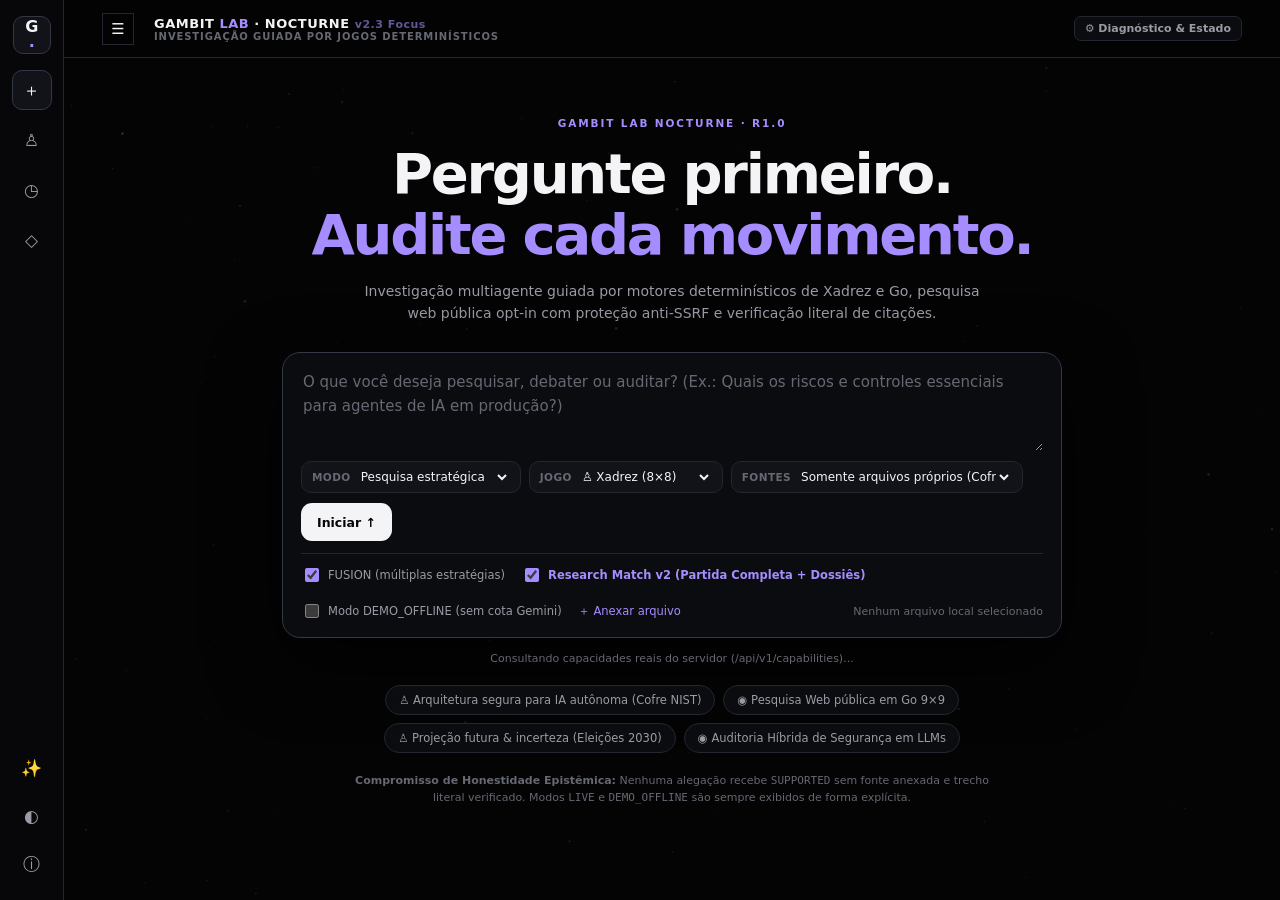
==== commit 58f1a983: "fix(v2.3.1): end-to-end move traceability, 2D/3D coordinate alignment, and honest citations" ====
--- a/apps/web/index.html
+++ b/apps/web/index.html
@@ -1535,46 +1535,94 @@
   border: 1px solid var(--border);
 }
 
-/* Moldura e Coordenadas Externas do Tabuleiro (C06) */
-.board-frame-2d, .stage-container {
-  display: flex;
-  flex-direction: row;
-  align-items: stretch;
+/* Moldura e Coordenadas Externas do Tabuleiro (C06 & Auditoria v2.3) */
+.board-frame-2d {
+  display: none;
+  width: 100%;
+  min-height: 468px;
+  align-items: center;
   justify-content: center;
+  padding: 12px;
+}
+
+.board-2d-inner {
+  display: grid;
+  grid-template-columns: 26px 1fr;
+  grid-template-rows: 1fr 26px;
+  max-width: 440px;
+  width: 100%;
+  aspect-ratio: 1;
+  margin: 0 auto;
+}
+
+.board-corner-spacer {
+  grid-column: 1;
+  grid-row: 2;
+}
+
+.board-ranks-col {
+  grid-column: 1;
+  grid-row: 1;
+  display: grid;
+  align-items: center;
+  justify-items: center;
+  font-size: 13px;
+  font-weight: 700;
+  color: var(--muted);
+  user-select: none;
+  padding-right: 6px;
+}
+
+.board-files-row {
+  grid-column: 2;
+  grid-row: 2;
+  display: grid;
+  align-items: center;
+  justify-items: center;
+  font-size: 13px;
+  font-weight: 700;
+  color: var(--muted);
+  user-select: none;
+  padding-top: 6px;
+}
+
+.stage-container {
   position: relative;
   width: 100%;
-}
-
-.board-ranks-col {
-  display: flex;
-  flex-direction: column;
-  justify-content: space-around;
-  padding: 4px 8px 30px 4px;
-  font-size: 12px;
-  font-weight: 600;
-  color: var(--muted);
-  user-select: none;
-  min-width: 22px;
-  text-align: center;
-}
-
-.board-grid-wrap, .stage-canvas-wrap {
+  height: 468px;
+  display: flex;
+  align-items: center;
+  justify-content: center;
+}
+
+#stageCoordsOverlay {
+  position: absolute;
+  top: 0;
+  left: 0;
+  width: 100%;
+  height: 100%;
+  pointer-events: none;
+}
+
+.smp-empty-state, .smp-loading-state, .smp-error-state {
   display: flex;
   flex-direction: column;
   align-items: center;
-  flex: 1;
-}
-
-.board-files-row {
-  display: flex;
-  flex-direction: row;
-  justify-content: space-around;
-  width: 100%;
-  padding-top: 6px;
+  justify-content: center;
+  text-align: center;
+  padding: 30px 16px;
+  color: var(--muted);
+  gap: 8px;
+}
+.smp-empty-state strong, .smp-loading-state strong {
+  color: var(--text);
+  font-size: 14px;
+}
+.smp-empty-state p, .smp-loading-state p {
   font-size: 12px;
-  font-weight: 600;
-  color: var(--muted);
-  user-select: none;
+  max-width: 320px;
+  margin: 0;
+  line-height: 1.4;
 }
 
 /* Painel LANCE SELECIONADO (C07) */
@@ -1948,24 +1996,22 @@
             </div>
 
             <div class="stage">
-              <!-- Modo 3D com moldura ancorada de coordenadas externas (C06) -->
+              <!-- Modo 3D com projeção geométrica direta de coordenadas (C06 & v2.3.1) -->
               <div class="stage-container" id="stageContainer">
-                <div class="board-ranks-col ranks-3d" id="boardRanks3D" aria-hidden="true"></div>
-                <div class="stage-canvas-wrap">
-                  <canvas id="stage" aria-label="Tabuleiro 3D WebGL interativo de Xadrez e Go"></canvas>
-                  <div class="board-files-row files-3d" id="boardFiles3D" aria-hidden="true"></div>
-                </div>
+                <canvas id="stage" aria-label="Tabuleiro 3D WebGL interativo de Xadrez e Go"></canvas>
+                <canvas id="stageCoordsOverlay" aria-hidden="true"></canvas>
               </div>
 
-              <!-- Modo 2D acessível com rótulos externos completos (C06) -->
+              <!-- Modo 2D acessível com grade matemática perfeita (C06 & v2.3.1) -->
               <div id="board2D" class="board-frame-2d" style="display:none;">
-                <div class="board-ranks-col" id="boardRanks2D" aria-hidden="true"></div>
-                <div class="board-grid-wrap">
+                <div class="board-2d-inner" id="board2DInner">
+                  <div class="board-ranks-col" id="boardRanks2D" aria-hidden="true"></div>
                   <div class="grid-2d" id="grid2D"></div>
+                  <div class="board-corner-spacer"></div>
                   <div class="board-files-row" id="boardFiles2D" aria-hidden="true"></div>
                 </div>
               </div>
-              <span class="scene-note" id="sceneNote">Arraste para orbitar em 3D · Coordenadas externas ativas · Clique nas casas para inspecionar</span>
+              <span class="scene-note" id="sceneNote">Arraste para orbitar em 3D · Coordenadas sincronizadas · Clique nas casas para inspecionar</span>
             </div>
 
             <div class="action-bars">
@@ -2021,10 +2067,12 @@
           </div>
 
           <!-- ABA 1: Conversa entre Agentes -->
-                    <!-- ABA PRIMÁRIA: Lance Selecionado (UI Nocturne Focus C07) -->
+                    <!-- ABA PRIMÁRIA: Lance Selecionado (UI Nocturne Focus C07 & v2.3.1) -->
           <div class="tab-panel active" role="tabpanel" id="tabPanelMove" aria-labelledby="tabBtnMove">
             <div class="selected-move-panel" id="selectedMovePanel">
-              <div class="move-panel-head">
+              <div id="smpStateContainer"></div>
+              <div id="smpContent" style="display:flex;flex-direction:column;gap:12px;">
+                <div class="move-panel-head">
                 <div class="move-ply-badge" id="smpPlyBadge">Lance #—</div>
                 <div class="move-san-highlight" id="smpSanLabel">Aguardando lance</div>
                 <div class="move-side-pill" id="smpSidePill">—</div>
@@ -2081,6 +2129,7 @@
                 <div class="epistemic-disclaimer">
                   <small>⚠️ <em>Rigor científico:</em> A captura física no jogo nunca equivale automaticamente à refutação factual da tese sem contraprova semântica demonstrada.</small>
                 </div>
+              </div>
               </div>
             </div>
           </div>
@@ -2716,6 +2765,11 @@
     renderChessFen3D(boardState.chessFen);
   }
 
+  // Projeção matemática de coordenadas sobre o tabuleiro 3D (C06 & v2.3.1)
+  if (typeof draw3DCoordinates === 'function') {
+    draw3DCoordinates(vp, w, h, size, offset);
+  }
+
   if (viewMode === '3d' && document.getElementById('workspace').classList.contains('active')) {
     requestAnimationFrame(render3DScene);
   }
@@ -2858,6 +2912,39 @@
     (p.origin_square && p.origin_square.toLowerCase() === label.toLowerCase())
   );
 
+  // Verifica se há lances no timeline vinculados a esta casa (Rastreabilidade v2.3.1)
+  let matchingPly = null;
+  if (typeof activeMatchTimeline !== 'undefined' && activeMatchTimeline && activeMatchTimeline.length) {
+    for (let i = activeMatchTimeline.length - 1; i >= 0; i--) {
+      const rec = activeMatchTimeline[i];
+      const mInfo = (rec.audit_payload && rec.audit_payload.move) || {};
+      const toC = (mInfo.to || rec.to_coord || '').toLowerCase();
+      const fromC = (mInfo.from || rec.from_coord || '').toLowerCase();
+      if (toC === label.toLowerCase() || fromC === label.toLowerCase()) {
+        matchingPly = rec;
+        break;
+      }
+    }
+  }
+
+  let matchPlyHtml = '';
+  if (matchingPly) {
+    const pStatus = (matchingPly.audit_payload && matchingPly.audit_payload.argument_verdict && matchingPly.audit_payload.argument_verdict.status) || matchingPly.epistemic_verdict || 'SUPPORTED';
+    matchPlyHtml = `
+      <div class="source-box" style="border-left: 3px solid var(--accent); margin-bottom: 12px; background: rgba(166, 141, 255, 0.08);">
+        <div style="display:flex;justify-content:space-between;align-items:center;margin-bottom:6px">
+          <b>Lance Relacionado: #${matchingPly.ply} (${matchingPly.san || matchingPly.move})</b>
+          <span class="badge-verdict ${pStatus.toLowerCase()}">${escapeHtml(pStatus)}</span>
+        </div>
+        <div style="font-size:12.5px;color:var(--text);margin-bottom:6px">"${escapeHtml(matchingPly.claim_statement || 'Tese em andamento.')}"</div>
+        <button class="btn sm primary" style="margin-top:6px" onclick="selectMoveByPly(${matchingPly.ply}, true); switchTab('move'); closeModal('inspectModal');">Inspecionar Lance #${matchingPly.ply} no Painel →</button>
+      </div>
+    `;
+    if (typeof selectMoveByPly === 'function') {
+      selectMoveByPly(matchingPly.ply, false);
+    }
+  }
+
   let pieceHtml = '';
   if (pieceDossier) {
     const isPro = pieceDossier.owner_side === 'white';
@@ -2891,7 +2978,7 @@
         </div>
       `;
     }).join('');
-    body.innerHTML = pieceHtml + body.innerHTML;
+    body.innerHTML = matchPlyHtml + pieceHtml + body.innerHTML;
   } else {
     body.innerHTML = `<div class="empty-state">Nenhuma alegação vinculada diretamente à coordenada <strong>${escapeHtml(label)}</strong> até o momento.</div>`;
   }
@@ -3024,7 +3111,7 @@
     // Se a opção Research Match v2 estiver ativada, executa o ciclo completo de 7 estágios
     const runV2 = document.getElementById('researchMatchCheck') && document.getElementById('researchMatchCheck').checked;
     if (runV2) {
-      await runResearchMatchLifecycle(activeSessionId);
+      await runResearchMatchLifecycle(activeSessionId, 'quick');
     }
   } catch (err) {
     notify('Erro de comunicação com o servidor FastAPI: ' + err.message);
@@ -3076,7 +3163,8 @@
   document.getElementById('crumbPolicy').textContent = sess.normalized_source_policy || sess.source_policy;
   document.getElementById('questionTitle').textContent = sess.title;
   document.getElementById('userBubble').textContent = sess.title;
-  document.getElementById('topModeBadge').textContent = `${shortModes[mode] || mode} · ${game === 'chess' ? 'Xadrez' : 'Go'}`;
+  const topBadge = document.getElementById('topModeBadge');
+  if (topBadge) topBadge.textContent = `${shortModes[mode] || mode} · ${game === 'chess' ? 'Xadrez' : 'Go'}`;
   document.getElementById('boardTitle').textContent = game === 'chess' ? 'Tabuleiro de Xadrez · 8×8' : 'Tabuleiro Go / Weiqi · 9×9';
   document.getElementById('auditModeChip').textContent = sess.execution_mode || 'DEMO_OFFLINE';
 
@@ -3135,7 +3223,8 @@
 function renderChatMessages(sess) {
   const stream = document.getElementById('chatStream');
   const msgs = sess.messages || [];
-  document.getElementById('countChat').textContent = String(msgs.length + 1);
+  const cChat = document.getElementById('countChat');
+  if (cChat) cChat.textContent = String(msgs.length + 1);
 
   let html = `
     <div class="message user">
@@ -3229,7 +3318,8 @@
 
   const judgments = sess.judgments || [];
   const claims = sess.claims || [];
-  document.getElementById('countAudit').textContent = String(claims.length);
+  const cAudit = document.getElementById('countAudit');
+  if (cAudit) cAudit.textContent = String(claims.length);
 
   if (judgments.length > 0) {
     const lastJ = judgments[judgments.length - 1];
@@ -3362,7 +3452,8 @@
   const resp = await fetch(`/api/v1/sessions/${activeSessionId}/events`);
   if (!resp.ok) return;
   sessionEvents = await resp.json();
-  document.getElementById('countHistory').textContent = String(sessionEvents.length);
+  const cHistory = document.getElementById('countHistory');
+  if (cHistory) cHistory.textContent = String(sessionEvents.length);
 
   // Índices de eventos de movimento (inclui seq 1 = posição inicial antes de qualquer lance)
   const moveEvts = sessionEvents.filter(e => e.event_type === 'CHESS_MOVE' || e.event_type === 'GO_MOVE');
@@ -3411,23 +3502,26 @@
 }
 
 async function navigateMoveReplay(dir) {
-  if (moveEventSeqs.length <= 1) return;
-  const maxIdx = moveEventSeqs.length - 1;
-  let idx = isReplayActive ? replayCursor : maxIdx;
-
-  if (dir === 'first') idx = 0;
-  else if (dir === 'prev') idx = Math.max(0, idx - 1);
-  else if (dir === 'next') idx = Math.min(maxIdx, idx + 1);
-
-  if (idx >= maxIdx) {
+  const count = (typeof activeMatchTimeline !== 'undefined' && activeMatchTimeline) ? activeMatchTimeline.length : 0;
+  if (count === 0 && moveEventSeqs.length <= 1) return;
+
+  const totalMoves = Math.max(count, Math.max(0, moveEventSeqs.length - 1));
+  let curPly = (typeof selectedMovePly !== 'undefined' && selectedMovePly !== null) ? selectedMovePly : (isReplayActive ? replayCursor : totalMoves);
+
+  let targetPly = curPly;
+  if (dir === 'first') targetPly = 0;
+  else if (dir === 'prev') targetPly = Math.max(0, curPly - 1);
+  else if (dir === 'next') targetPly = Math.min(totalMoves, curPly + 1);
+  else if (dir === 'last') targetPly = totalMoves;
+
+  if (targetPly >= totalMoves) {
     await replayJumpLatest();
     return;
   }
-  replayCursor = idx;
-  await replayToSeq(moveEventSeqs[idx], idx);
-}
-
-async function replayToSeq(seq, knownMoveIdx = null) {
+  await selectMoveByPly(targetPly, true);
+}
+
+async function replayToSeq(seq, knownMoveIdx = null, updatePanel = true) {
   if (!activeSessionId) return;
   const resp = await fetch(`/api/v1/sessions/${activeSessionId}/replay?up_to_seq=${seq}`);
   if (!resp.ok) return;
@@ -3443,10 +3537,9 @@
 
   applyBoardFromBackend(rep.board);
   updateReplayControlsState();
-  if (activeSession && activeSession.research_match && activeSession.research_match.timeline) {
-    const tl = activeSession.research_match.timeline;
-    const matchPly = tl.find(t => t.event_seq === seq) || tl[replayCursor] || tl[tl.length - 1];
-    if (matchPly) updateSelectedMovePanel(matchPly);
+
+  if (updatePanel && typeof selectMoveByPly === 'function') {
+    selectMoveByPly(replayCursor, false);
   }
 }
 
@@ -3455,9 +3548,14 @@
   replayCursor = -1;
   if (activeSession) {
     applyBoardFromBackend(activeSession.board);
-    if (activeSession.research_match && activeSession.research_match.timeline && activeSession.research_match.timeline.length) {
-      const tl = activeSession.research_match.timeline;
-      updateSelectedMovePanel(tl[tl.length - 1]);
+    if (typeof selectMoveByPly === 'function') {
+      const count = (activeMatchTimeline && activeMatchTimeline.length) || 0;
+      if (count > 0) {
+        selectMoveByPly(count, false);
+      } else if (activeSession.research_match && activeSession.research_match.timeline && activeSession.research_match.timeline.length) {
+        activeMatchTimeline = activeSession.research_match.timeline;
+        selectMoveByPly(activeMatchTimeline.length, false);
+      }
     }
   }
   updateReplayControlsState();
@@ -3788,7 +3886,7 @@
   if (msgEl && liveMsg) msgEl.textContent = liveMsg;
 }
 
-async function runResearchMatchLifecycle(sessionId) {
+async function runResearchMatchLifecycle(sessionId, depth = 'quick') {
   document.getElementById('matchProgressModal').style.display = 'flex';
   renderStageList([], 1, 'Iniciando orquestrador de Research Match v2...');
 
@@ -3801,7 +3899,7 @@
       const resp = await fetch(`/api/v1/sessions/${sessionId}/match/stage`, {
         method: 'POST',
         headers: { 'Content-Type': 'application/json' },
-        body: JSON.stringify({ depth: null })
+        body: JSON.stringify({ depth: depth })
       });
 
       if (!resp.ok) {
@@ -3880,6 +3978,7 @@
 
     if (mResp.ok) {
       activeMatchState = await mResp.json();
+      activeMatchTimeline = activeMatchState.timeline || [];
       renderDualConclusionCard(activeMatchState.conclusion, activeMatchState);
       
       // Controla visibilidade de botões na barra de ação
@@ -3887,6 +3986,15 @@
       const resumeBtn = document.getElementById('resumeMatchBtn');
       if (runV2Btn) runV2Btn.style.display = (activeMatchState.status === 'COMPLETED' || activeMatchState.current_stage >= 6) ? 'none' : 'inline-flex';
       if (resumeBtn) resumeBtn.style.display = activeMatchState.status === 'BUDGET_EXHAUSTED' ? 'inline-flex' : 'none';
+
+      // Sincroniza e exibe automaticamente o lance no painel Lance Selecionado (v2.3.1)
+      if (typeof selectMoveByPly === 'function') {
+        if (activeMatchTimeline.length > 0) {
+          selectMoveByPly(activeMatchTimeline.length, false);
+        } else {
+          updateSelectedMovePanel(null, 'NO_MOVES');
+        }
+      }
     }
 
     if (pResp.ok) {
@@ -4176,8 +4284,11 @@
 
 
 /* =========================================================================
-   NOCTURNE FOCUS v2.3 — FUNÇÕES DE SINCRONIZAÇÃO E CONTROLE
+   NOCTURNE FOCUS v2.3.1 — RASTREABILIDADE TOTAL E COORDENADAS PROJETADAS
    ========================================================================= */
+
+let activeMatchTimeline = []; // Lista completa de MatchPlyRecordSchema
+let selectedMovePly = null;    // null = sem seleção; 0 = inicial; 1..N = lance ativo
 
 function toggleSidebar() {
   const rail = document.querySelector('.rail');
@@ -4197,33 +4308,158 @@
   } catch(e){}
 })();
 
+// Atualiza rótulos externos com precisão em 2D
 function updateBoardCoordinatesLabels() {
+  const isChess = (game === 'chess');
+  const size = isChess ? 8 : 9;
+  const ranks = isChess ? ['8','7','6','5','4','3','2','1'] : ['9','8','7','6','5','4','3','2','1'];
+  const files = isChess ? ['a','b','c','d','e','f','g','h'] : ['A','B','C','D','E','F','G','H','J']; // nunca I
+
   const ranks2D = document.getElementById('boardRanks2D');
   const files2D = document.getElementById('boardFiles2D');
-  const ranks3D = document.getElementById('boardRanks3D');
-  const files3D = document.getElementById('boardFiles3D');
-
-  const chessRanks = ['8','7','6','5','4','3','2','1'];
-  const chessFiles = ['a','b','c','d','e','f','g','h'];
-  const goRanks = ['9','8','7','6','5','4','3','2','1'];
-  const goFiles = ['A','B','C','D','E','F','G','H','J']; // v2.3 C06: nunca I
-
-  const isChess = (game === 'chess');
-  const ranks = isChess ? chessRanks : goRanks;
-  const files = isChess ? chessFiles : goFiles;
-
-  const ranksHtml = ranks.map(r => `<div>${r}</div>`).join('');
-  const filesHtml = files.map(f => `<div>${f}</div>`).join('');
-
-  if (ranks2D) ranks2D.innerHTML = ranksHtml;
-  if (files2D) files2D.innerHTML = filesHtml;
-  if (ranks3D) ranks3D.innerHTML = ranksHtml;
-  if (files3D) files3D.innerHTML = filesHtml;
-}
-
-// Atualiza o painel "LANCE SELECIONADO" com base no registro de lance
-function updateSelectedMovePanel(record) {
+
+  if (ranks2D) {
+    ranks2D.style.gridTemplateRows = `repeat(${size}, 1fr)`;
+    ranks2D.innerHTML = ranks.map(r => `<div>${r}</div>`).join('');
+  }
+  if (files2D) {
+    files2D.style.gridTemplateColumns = `repeat(${size}, 1fr)`;
+    files2D.innerHTML = files.map(f => `<div>${f}</div>`).join('');
+  }
+}
+
+// Projeção matemática de coordenadas 3D no overlay sobre a borda do tabuleiro
+function draw3DCoordinates(vp, width, height, size, offset) {
+  const ovCanvas = document.getElementById('stageCoordsOverlay');
+  if (!ovCanvas) return;
+  const dpr = Math.min(window.devicePixelRatio || 1, 2);
+  const w = Math.max(1, Math.floor(ovCanvas.clientWidth * dpr));
+  const h = Math.max(1, Math.floor(ovCanvas.clientHeight * dpr));
+  if (ovCanvas.width !== w || ovCanvas.height !== h) {
+    ovCanvas.width = w;
+    ovCanvas.height = h;
+  }
+  const ctx = ovCanvas.getContext('2d');
+  ctx.clearRect(0, 0, w, h);
+
+  const isChess = (size === 8);
+  const ranks = isChess ? ['8','7','6','5','4','3','2','1'] : ['9','8','7','6','5','4','3','2','1'];
+  const files = isChess ? ['a','b','c','d','e','f','g','h'] : ['A','B','C','D','E','F','G','H','J'];
+
+  ctx.font = `bold ${Math.round(11.5 * dpr)}px monospace`;
+  ctx.fillStyle = '#8C909D';
+  ctx.textAlign = 'center';
+  ctx.textBaseline = 'middle';
+
+  // Projeta arquivos (files a..h ou A..J) na borda frontal
+  for (let c = 0; c < size; c++) {
+    const worldPos = [c - offset, 0.04, offset + 0.65];
+    const cx = vp[0]*worldPos[0] + vp[4]*worldPos[1] + vp[8]*worldPos[2] + vp[12];
+    const cy = vp[1]*worldPos[0] + vp[5]*worldPos[1] + vp[9]*worldPos[2] + vp[13];
+    const cw = vp[3]*worldPos[0] + vp[7]*worldPos[1] + vp[11]*worldPos[2] + vp[15];
+    if (cw > 0.1) {
+      const sx = (cx / cw * 0.5 + 0.5) * w;
+      const sy = (-cy / cw * 0.5 + 0.5) * h;
+      if (sx >= 0 && sx <= w && sy >= 0 && sy <= h) {
+        ctx.fillText(files[c], sx, sy);
+      }
+    }
+  }
+
+  // Projeta fileiras (ranks 8..1 ou 9..1) na borda esquerda
+  for (let r = 0; r < size; r++) {
+    const worldPos = [-offset - 0.65, 0.04, r - offset];
+    const cx = vp[0]*worldPos[0] + vp[4]*worldPos[1] + vp[8]*worldPos[2] + vp[12];
+    const cy = vp[1]*worldPos[0] + vp[5]*worldPos[1] + vp[9]*worldPos[2] + vp[13];
+    const cw = vp[3]*worldPos[0] + vp[7]*worldPos[1] + vp[11]*worldPos[2] + vp[15];
+    if (cw > 0.1) {
+      const sx = (cx / cw * 0.5 + 0.5) * w;
+      const sy = (-cy / cw * 0.5 + 0.5) * h;
+      if (sx >= 0 && sx <= w && sy >= 0 && sy <= h) {
+        ctx.fillText(ranks[r], sx, sy);
+      }
+    }
+  }
+}
+
+// Centralização da Seleção de Lances
+async function selectMoveByPly(ply, syncReplay = true) {
+  const count = (activeMatchTimeline && activeMatchTimeline.length) || 0;
+  if (count === 0) {
+    selectedMovePly = 0;
+    updateSelectedMovePanel(null, 'NO_MOVES');
+    updateReplayControlsState();
+    return;
+  }
+
+  if (ply <= 0) {
+    selectedMovePly = 0;
+    updateSelectedMovePanel(null, 'INITIAL_POSITION');
+    if (syncReplay && moveEventSeqs.length > 0) {
+      await replayToSeq(moveEventSeqs[0], 0, false);
+    }
+    updateReplayControlsState();
+    return;
+  }
+
+  const clamped = Math.min(Math.max(1, ply), count);
+  selectedMovePly = clamped;
+  const record = activeMatchTimeline[clamped - 1]; // ply 1 está no índice 0
+  updateSelectedMovePanel(record, 'MOVE_READY');
+
+  if (syncReplay) {
+    if (moveEventSeqs && moveEventSeqs.length > clamped) {
+      await replayToSeq(moveEventSeqs[clamped], clamped, false);
+    } else if (record.board_snapshot) {
+      applyBoardFromBackend(record.board_snapshot);
+    }
+  }
+  updateReplayControlsState();
+}
+
+// Atualização do Painel "LANCE SELECIONADO"
+function updateSelectedMovePanel(record, state = 'MOVE_READY') {
+  const stateContainer = document.getElementById('smpStateContainer');
+  const content = document.getElementById('smpContent');
+
+  if (state === 'NO_MOVES') {
+    if (stateContainer) {
+      stateContainer.style.display = 'block';
+      stateContainer.innerHTML = `
+        <div class="smp-empty-state">
+          <span style="font-size:28px;">⏳</span>
+          <strong>Aguardando início da investigação</strong>
+          <p>Nenhum lance foi executado ainda nesta sessão. Inicie ou avance a partida para visualizar os movimentos e as evidências.</p>
+        </div>
+      `;
+    }
+    if (content) content.style.display = 'none';
+    const wsPlyLbl = document.getElementById('wsCurrentPlyLabel');
+    if (wsPlyLbl) wsPlyLbl.textContent = 'Lance: Inicial';
+    return;
+  }
+
+  if (state === 'INITIAL_POSITION') {
+    if (stateContainer) {
+      stateContainer.style.display = 'block';
+      stateContainer.innerHTML = `
+        <div class="smp-empty-state">
+          <span style="font-size:28px;">♟️</span>
+          <strong>Posição Inicial do Tabuleiro</strong>
+          <p>Estado anterior ao lance #1. Use os controles de replay ou clique em "Próximo →" para inspecionar o primeiro lance.</p>
+        </div>
+      `;
+    }
+    if (content) content.style.display = 'none';
+    const wsPlyLbl = document.getElementById('wsCurrentPlyLabel');
+    if (wsPlyLbl) wsPlyLbl.textContent = 'Posição Inicial (antes de #1)';
+    return;
+  }
+
   if (!record) return;
+
+  if (stateContainer) stateContainer.style.display = 'none';
+  if (content) content.style.display = 'flex';
 
   const plyBadge = document.getElementById('smpPlyBadge');
   const sanLabel = document.getElementById('smpSanLabel');
@@ -4245,7 +4481,6 @@
   const verdictBadge = document.getElementById('smpVerdictBadge');
   const verdictReason = document.getElementById('smpVerdictReason');
 
-  // Payload auditável v2.3 C11 ou campos nativos do MatchPlyRecordSchema
   const audit = record.audit_payload || {};
   const moveInfo = audit.move || {};
   const pieceInfo = audit.piece || {};
@@ -4274,28 +4509,37 @@
   if (pieceRole) pieceRole.textContent = pieceInfo.role || record.piece_role || 'Investigação tática';
   if (claimText) claimText.textContent = pieceInfo.claim_statement || record.claim_statement || 'Tese em andamento.';
 
-  // Citação e Evidência
+  // Citação e Verificação Honesta
   const quote = (evidInfo.quotes && evidInfo.quotes[0]) || record.quote_text;
+  const isVerified = (evidInfo.source_status === 'SOURCE_VERIFIED') ||
+                     (record.quote_verified === true) ||
+                     (record.epistemic_verdict === 'SOURCE_VERIFIED') ||
+                     (audit.evidence && audit.evidence.source_status === 'SOURCE_VERIFIED');
+
   if (quote && quoteBox) {
     quoteBox.style.display = 'block';
     if (quoteText) quoteText.textContent = `"${quote}"`;
-    if (sourceMeta) sourceMeta.textContent = `Fonte: ${record.artifact_title || 'Documento do cofre'} · Citação verificada no arquivo`;
+    if (sourceMeta) {
+      const vText = isVerified ? '✓ Citação verificada no arquivo' : '⚠️ Citação anexada; relevância semântica pendente';
+      sourceMeta.textContent = `Fonte: ${record.artifact_title || 'Documento do cofre'} · ${vText}`;
+      sourceMeta.style.color = isVerified ? '#34d399' : '#fbbf24';
+    }
   } else if (quoteBox) {
     quoteBox.style.display = 'none';
   }
 
-  const sStatus = evidInfo.source_status || (quote ? 'SOURCE_VERIFIED' : 'UNVERIFIED');
+  const sStatus = evidInfo.source_status || (isVerified ? 'SOURCE_VERIFIED' : (quote ? 'UNVERIFIED' : 'NO_SOURCES_ATTACHED'));
   if (sourceStatusBadge) {
     sourceStatusBadge.textContent = sStatus;
     sourceStatusBadge.className = `badge-status ${sStatus.toLowerCase()}`;
   }
 
-  // Contestação (se for captura física ou oponente registrado)
+  // Contestação do Oponente
   const isCap = outInfo.physical_capture != null ? outInfo.physical_capture : record.is_capture;
   if (isCap && (oppInfo || record.captured_piece_label) && contestBox) {
     contestBox.style.display = 'block';
     if (oppLabel) oppLabel.textContent = oppInfo ? oppInfo.label : (record.captured_piece_label || 'Peça capturada');
-    if (oppClaimText) oppClaimText.textContent = oppInfo ? (oppInfo.claim_statement || 'Tese opositora') : 'Tese do lado defensor confrontada.';
+    if (oppClaimText) oppClaimText.textContent = oppInfo ? (oppInfo.claim_statement || 'Tese opositora confrontada.') : 'Tese do lado defensor contestada no tabuleiro.';
   } else if (contestBox) {
     contestBox.style.display = 'none';
   }
@@ -4316,8 +4560,8 @@
     mateBadge.style.color = isMate ? '#f87171' : 'var(--muted)';
   }
 
-  // Avaliação factual do árbitro
-  const verdict = verdInfo.status || (isCap ? 'INCONCLUSIVE' : (record.epistemic_verdict || 'NOT_ASSESSED'));
+  // Avaliação factual do árbitro (não falsifica captura como REFUTED)
+  const verdict = verdInfo.status || (isCap ? 'INCONCLUSIVE' : (record.epistemic_verdict || (isVerified ? 'SOURCE_VERIFIED' : 'INCONCLUSIVE')));
   if (verdictBadge) {
     verdictBadge.textContent = verdict;
     verdictBadge.className = `badge-verdict ${verdict.toLowerCase()}`;
@@ -4326,11 +4570,10 @@
     verdictReason.textContent = verdInfo.reason || (
       isCap
         ? 'Captura física no tabuleiro; refutação factual independente não avaliada nesta jogada.'
-        : 'Avanço posicional de tese sustentada no tabuleiro.'
+        : `Avanço posicional de ${san} sustentando tese no lance #${plyNum}.`
     );
   }
 
-  // Atualiza barra superior compacta
   const wsPlyLbl = document.getElementById('wsCurrentPlyLabel');
   if (wsPlyLbl) wsPlyLbl.textContent = `Lance: #${plyNum} (${san})`;
 }
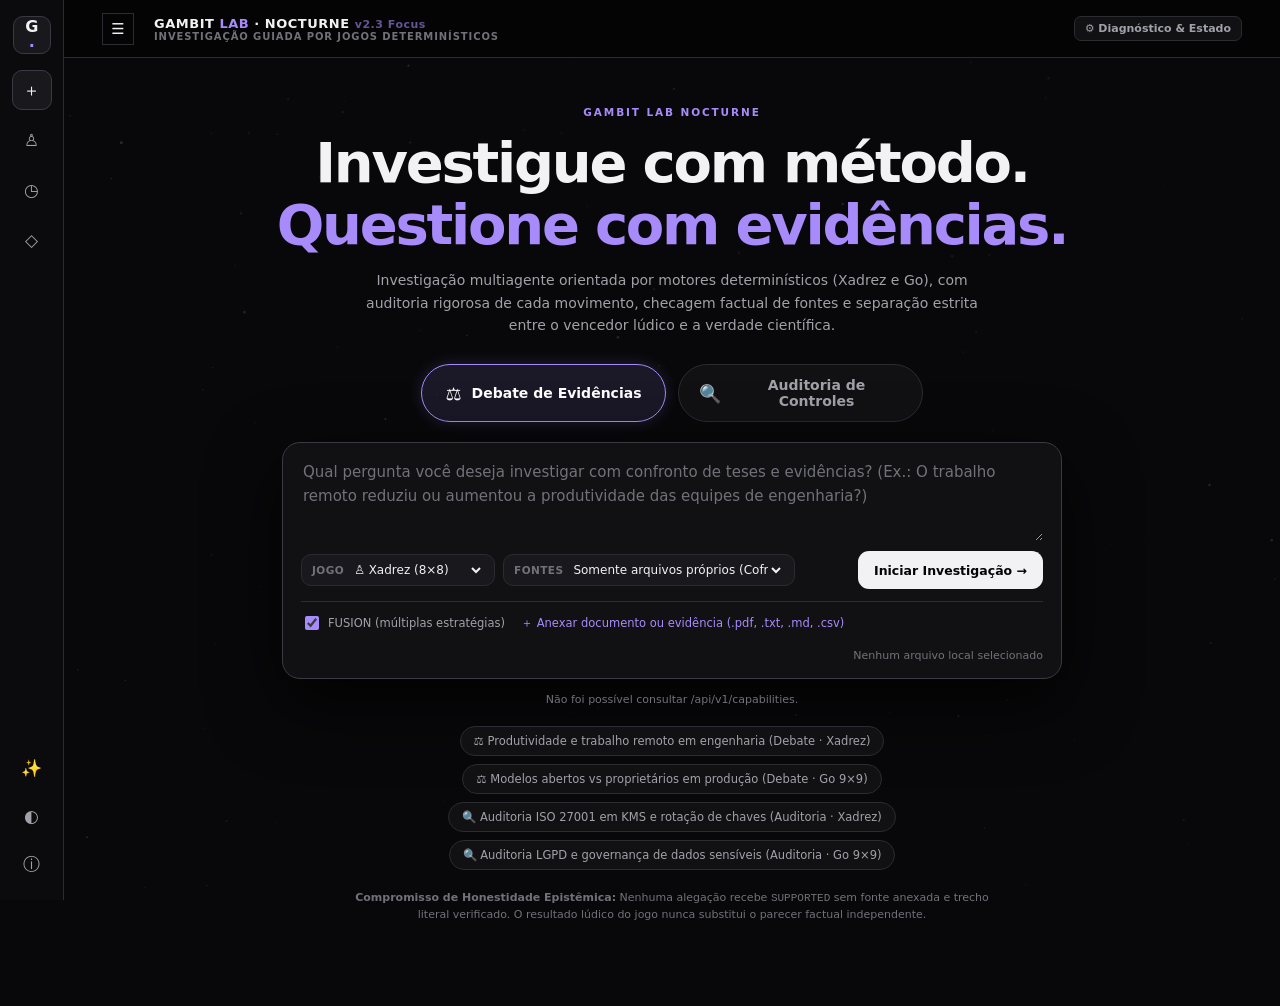
==== commit 601e9509: "feat(ui): complete Nocturne v2.4 redesign with 2 modes, 2D SVG boards, audit controls and replay tim" ====
--- a/apps/web/index.html
+++ b/apps/web/index.html
@@ -8,40 +8,30 @@
 <style>
 :root {
   color-scheme: dark;
-  --bg: #040405;
-  --panel: #0B0C0F;
-  --panel-elevated: #121319;
-  --sidebar: #070709;
-  --border: #242630;
-  --border-strong: #343746;
-  --text: #F4F4F6;
-  --muted: #9A9BA5;
-  --subtle: #666873;
-  --accent: #A68DFF;
-  --accent-soft: rgba(166, 141, 255, 0.14);
-  --success: #57D5B3;
-  --success-soft: rgba(87, 213, 179, 0.13);
-  --warning: #E0B66B;
-  --warning-soft: rgba(224, 182, 107, 0.14);
-  --danger: #EF8293;
-  --danger-soft: rgba(239, 130, 147, 0.14);
-  --square-dark: #282B35;
-  --square-light: #8C909D;
-  --go-wood: #A88D63;
-  --go-line: #2F2417;
-  --r: 12px;
+  --bg: #08080A;
+  --panel: #111114;
+  --panel-elevated: #18181D;
+  --card-bg: #202028;
+  --sidebar: #0B0B0E;
+  --border: #2B2B32;
+  --border-strong: #3A3A44;
+  --text: #F2F2F4;
+  --muted: #A1A1AA;
+  --subtle: #71717A;
+  --accent: #A78BFA;
+  --accent-soft: rgba(167, 139, 250, 0.14);
+  --success: #5BBFA7;
+  --success-soft: rgba(91, 191, 167, 0.14);
+  --warning: #D5A65B;
+  --warning-soft: rgba(213, 166, 91, 0.14);
+  --danger: #D86B75;
+  --danger-soft: rgba(216, 107, 117, 0.14);
+  --square-dark: #18181C;
+  --square-light: #292931;
+  --go-wood: #1B1B22;
+  --go-line: #33333F;
+  --r: 10px;
   font-family: Inter, system-ui, -apple-system, BlinkMacSystemFont, "Segoe UI", Roboto, sans-serif;
-}
-
-html[data-theme="cosmic"] {
-  --bg: #05070e;
-  --panel: #0d1423eb;
-  --panel-elevated: #131e32f2;
-  --sidebar: #090e19d9;
-  --border: #27384a;
-  --border-strong: #3a536b;
-  --accent: #70f0d2;
-  --accent-soft: rgba(112, 240, 210, 0.14);
 }
 
 * { box-sizing: border-box; }
@@ -1782,14 +1772,240 @@
   margin-top: 6px;
 }
 
+
+/* --- NOCTURNE FOCUS V2.4 STYLES --- */
+.mode-switcher-container {
+  display: flex;
+  justify-content: center;
+  gap: 12px;
+  margin: 0 auto 20px auto;
+  max-width: 540px;
+}
+.mode-pill {
+  flex: 1;
+  display: flex;
+  align-items: center;
+  justify-content: center;
+  gap: 10px;
+  padding: 12px 20px;
+  background: var(--panel);
+  border: 1px solid var(--border);
+  border-radius: 9999px;
+  color: var(--muted);
+  font-size: 14px;
+  font-weight: 600;
+  cursor: pointer;
+  transition: all 0.2s ease;
+}
+.mode-pill:hover {
+  background: var(--panel-elevated);
+  border-color: var(--border-strong);
+  color: var(--text);
+}
+.mode-pill.active {
+  background: rgba(167, 139, 250, 0.12);
+  border-color: var(--accent);
+  color: #FFFFFF;
+  box-shadow: 0 0 16px rgba(167, 139, 250, 0.18);
+}
+.mode-pill .mode-icon {
+  font-size: 18px;
+}
+
+/* Replay Moves Strip */
+.replay-moves-strip {
+  display: flex;
+  flex-wrap: wrap;
+  gap: 4px;
+  padding: 8px 12px;
+  background: rgba(0, 0, 0, 0.28);
+  border-radius: 6px;
+  border: 1px solid var(--border);
+  margin-top: 8px;
+  max-height: 80px;
+  overflow-y: auto;
+}
+.move-pill {
+  padding: 3px 8px;
+  font-size: 11.5px;
+  font-family: monospace;
+  background: var(--panel-elevated);
+  border: 1px solid var(--border);
+  border-radius: 4px;
+  color: var(--muted);
+  cursor: pointer;
+  transition: all 0.15s ease;
+}
+.move-pill:hover {
+  background: var(--card-bg);
+  color: var(--text);
+  border-color: var(--border-strong);
+}
+.move-pill.active {
+  background: rgba(167, 139, 250, 0.25);
+  color: #FFFFFF;
+  border-color: var(--accent);
+  font-weight: bold;
+}
+
+/* Audit Box in Selected Move Panel */
+.smp-audit-box {
+  background: rgba(32, 32, 40, 0.7);
+  border: 1px solid var(--border);
+  border-left: 3px solid var(--accent);
+  border-radius: 8px;
+  padding: 12px;
+}
+.badge-risk {
+  font-size: 10px;
+  font-family: monospace;
+  font-weight: 700;
+  padding: 2px 6px;
+  border-radius: 4px;
+  text-transform: uppercase;
+}
+.badge-risk.critical, .badge-risk.crítico {
+  background: rgba(216, 107, 117, 0.2);
+  color: #FF8F9C;
+  border: 1px solid rgba(216, 107, 117, 0.4);
+}
+.badge-risk.high, .badge-risk.alto {
+  background: rgba(213, 166, 91, 0.2);
+  color: #FFD182;
+  border: 1px solid rgba(213, 166, 91, 0.4);
+}
+.badge-risk.medium, .badge-risk.médio {
+  background: rgba(224, 182, 107, 0.15);
+  color: #E0B66B;
+  border: 1px solid rgba(224, 182, 107, 0.3);
+}
+.badge-risk.low, .badge-risk.baixo {
+  background: rgba(91, 191, 167, 0.15);
+  color: #5BBFA7;
+  border: 1px solid rgba(91, 191, 167, 0.3);
+}
+
+.badge-compliance {
+  font-size: 10px;
+  font-family: monospace;
+  font-weight: 700;
+  padding: 2px 6px;
+  border-radius: 4px;
+  text-transform: uppercase;
+}
+.badge-compliance.compliant, .badge-compliance.conforme {
+  background: rgba(91, 191, 167, 0.18);
+  color: #5BBFA7;
+  border: 1px solid rgba(91, 191, 167, 0.4);
+}
+.badge-compliance.non_compliant, .badge-compliance.não_conforme {
+  background: rgba(216, 107, 117, 0.2);
+  color: #FF8F9C;
+  border: 1px solid rgba(216, 107, 117, 0.4);
+}
+.badge-compliance.partial, .badge-compliance.parcial {
+  background: rgba(213, 166, 91, 0.2);
+  color: #FFD182;
+  border: 1px solid rgba(213, 166, 91, 0.4);
+}
+.badge-compliance.unverified, .badge-compliance.não_verificado {
+  background: rgba(161, 161, 170, 0.12);
+  color: #A1A1AA;
+  border: 1px solid rgba(161, 161, 170, 0.25);
+}
+
+/* SVG 2D Board Styling */
+#forensicBoardSvg, #goBoardSvg {
+  display: block;
+  width: 100%;
+  height: 100%;
+  border-radius: 6px;
+  user-select: none;
+}
+
 </style>
 </head>
 <body>
 
 <canvas id="space" aria-hidden="true"></canvas>
-<div class="planet p1" aria-hidden="true"></div>
-<div class="planet p2" aria-hidden="true"></div>
-<div class="planet p3" aria-hidden="true"></div>
+<div class="planet p1" style="display:none;" aria-hidden="true"></div>
+<div class="planet p2" style="display:none;" aria-hidden="true"></div>
+<div class="planet p3" style="display:none;" aria-hidden="true"></div>
+<svg id="globalSvgDefs" style="position:absolute;width:0;height:0;overflow:hidden;" aria-hidden="true" xmlns="http://www.w3.org/2000/svg">
+<defs>
+<!-- Marker Arrowhead para Seta de Melhor Lance (estilo Chess.com) -->
+<marker id="arrow-best" markerheight="5" markerwidth="5" orient="auto-start-reverse" refx="5" refy="5" viewbox="0 0 10 10">
+<path d="M 0 1.5 L 10 5 L 0 8.5 z" fill="#5BBFA7"></path>
+</marker>
+<marker id="arrow-move" markerheight="5" markerwidth="5" orient="auto-start-reverse" refx="5" refy="5" viewbox="0 0 10 10">
+<path d="M 0 1.5 L 10 5 L 0 8.5 z" fill="#a78bfa"></path>
+</marker>
+<!-- White Pieces -->
+<g id="w-king">
+<path d="M50 20 L50 34 M43 27 L57 27 M38 42 C38 36 62 36 62 42 C62 48 56 50 56 54 L62 58 C66 61 68 66 68 73 L32 73 C32 66 34 61 38 58 L44 54 C44 50 38 48 38 42 Z" fill="#F3F3F6" stroke="#131316" stroke-linejoin="round" stroke-width="2"></path>
+<rect fill="#F3F3F6" height="6" rx="1" stroke="#131316" stroke-width="1.5" width="40" x="30" y="74"></rect>
+</g>
+<g id="w-queen">
+<path d="M30 40 L38 60 L62 60 L70 40 L58 48 L50 32 L42 48 Z" fill="#F3F3F6" stroke="#131316" stroke-linejoin="round" stroke-width="2"></path>
+<circle cx="30" cy="38" fill="#F3F3F6" r="3"></circle>
+<circle cx="50" cy="30" fill="#F3F3F6" r="3"></circle>
+<circle cx="70" cy="38" fill="#F3F3F6" r="3"></circle>
+<rect fill="#F3F3F6" height="16" rx="2" stroke="#131316" stroke-width="2" width="32" x="34" y="62"></rect>
+</g>
+<g id="w-rook">
+<path d="M34 32 L34 44 L40 44 L40 32 L46 32 L46 44 L54 44 L54 32 L60 32 L60 44 L66 44 L66 32 L68 50 L64 72 L36 72 L32 50 Z" fill="#F3F3F6" stroke="#131316" stroke-width="2"></path>
+<rect fill="#F3F3F6" height="7" rx="1" stroke="#131316" stroke-width="1.5" width="40" x="30" y="72"></rect>
+</g>
+<g id="w-bishop">
+<path d="M50 25 C42 25 36 34 36 46 C36 56 42 62 44 68 L56 68 C58 62 64 56 64 46 C64 34 58 25 50 25 Z" fill="#F3F3F6" stroke="#131316" stroke-width="2"></path>
+<circle cx="50" cy="22" fill="#F3F3F6" r="3"></circle>
+<path d="M46 38 L54 46 M54 38 L46 46" stroke="#131316" stroke-width="2"></path>
+<rect fill="#F3F3F6" height="7" stroke="#131316" stroke-width="1.5" width="36" x="32" y="70"></rect>
+</g>
+<g id="w-knight">
+<path d="M35 72 L65 72 C65 65 62 60 58 56 C62 52 65 44 63 36 C61 28 53 28 50 31 C47 25 38 27 34 36 C30 44 32 52 35 56 Z" fill="#F3F3F6" stroke="#131316" stroke-width="2"></path>
+<circle cx="43" cy="38" fill="#131316" r="2"></circle>
+<rect fill="#F3F3F6" height="6" stroke="#131316" stroke-width="1.5" width="40" x="30" y="72"></rect>
+</g>
+<g id="w-pawn">
+<circle cx="50" cy="36" fill="#F3F3F6" r="11" stroke="#131316" stroke-width="2"></circle>
+<path d="M42 49 L58 49 L62 70 L38 70 Z" fill="#F3F3F6" stroke="#131316" stroke-width="2"></path>
+<rect fill="#F3F3F6" height="6" rx="1" stroke="#131316" stroke-width="1.5" width="36" x="32" y="71"></rect>
+</g>
+<!-- Black Pieces (Obsidian with Crisp Outline) -->
+<g id="b-king">
+<path d="M50 20 L50 34 M43 27 L57 27 M38 42 C38 36 62 36 62 42 C62 48 56 50 56 54 L62 58 C66 61 68 66 68 73 L32 73 C32 66 34 61 38 58 L44 54 C44 50 38 48 38 42 Z" fill="#222228" stroke="#e4e1e6" stroke-linejoin="round" stroke-width="2"></path>
+<rect fill="#222228" height="6" rx="1" stroke="#e4e1e6" stroke-width="1.5" width="40" x="30" y="74"></rect>
+</g>
+<g id="b-queen">
+<path d="M30 40 L38 60 L62 60 L70 40 L58 48 L50 32 L42 48 Z" fill="#222228" stroke="#e4e1e6" stroke-linejoin="round" stroke-width="2"></path>
+<circle cx="30" cy="38" fill="#222228" r="3" stroke="#e4e1e6" stroke-width="1"></circle>
+<circle cx="50" cy="30" fill="#222228" r="3" stroke="#e4e1e6" stroke-width="1"></circle>
+<circle cx="70" cy="38" fill="#222228" r="3" stroke="#e4e1e6" stroke-width="1"></circle>
+<rect fill="#222228" height="16" rx="2" stroke="#e4e1e6" stroke-width="2" width="32" x="34" y="62"></rect>
+</g>
+<g id="b-rook">
+<path d="M34 32 L34 44 L40 44 L40 32 L46 32 L46 44 L54 44 L54 32 L60 32 L60 44 L66 44 L66 32 L68 50 L64 72 L36 72 L32 50 Z" fill="#222228" stroke="#e4e1e6" stroke-width="2"></path>
+<rect fill="#222228" height="7" rx="1" stroke="#e4e1e6" stroke-width="1.5" width="40" x="30" y="72"></rect>
+</g>
+<g id="b-bishop">
+<path d="M50 25 C42 25 36 34 36 46 C36 56 42 62 44 68 L56 68 C58 62 64 56 64 46 C64 34 58 25 50 25 Z" fill="#222228" stroke="#e4e1e6" stroke-width="2"></path>
+<circle cx="50" cy="22" fill="#222228" r="3" stroke="#e4e1e6" stroke-width="1"></circle>
+<path d="M46 38 L54 46 M54 38 L46 46" stroke="#e4e1e6" stroke-width="2"></path>
+<rect fill="#222228" height="7" stroke="#e4e1e6" stroke-width="1.5" width="36" x="32" y="70"></rect>
+</g>
+<g id="b-knight">
+<path d="M35 72 L65 72 C65 65 62 60 58 56 C62 52 65 44 63 36 C61 28 53 28 50 31 C47 25 38 27 34 36 C30 44 32 52 35 56 Z" fill="#222228" stroke="#e4e1e6" stroke-width="2"></path>
+<circle cx="43" cy="38" fill="#a78bfa" r="2"></circle>
+<rect fill="#222228" height="6" stroke="#e4e1e6" stroke-width="1.5" width="40" x="30" y="72"></rect>
+</g>
+<g id="b-pawn">
+<circle cx="50" cy="36" fill="#222228" r="11" stroke="#e4e1e6" stroke-width="2"></circle>
+<path d="M42 49 L58 49 L62 70 L38 70 Z" fill="#222228" stroke="#e4e1e6" stroke-width="2"></path>
+<rect fill="#222228" height="6" rx="1" stroke="#e4e1e6" stroke-width="1.5" width="36" x="32" y="71"></rect>
+</g>
+</defs>
+</svg>
 
 <div class="app">
   <!-- Barra Lateral Minimalista -->
@@ -1816,6 +2032,8 @@
         </div>
       </div>
       <div class="topbar-actions">
+        <span class="pill" id="backendBadge" style="display:none;">● Conectando...</span>
+        <span class="pill" id="webCapBadge" style="display:none;">● Web...</span>
         <button class="btn sm secondary" id="btnDiagnostics" onclick="openDiagnosticsModal()" title="Diagnóstico de capacidades, IA, telemetria e Event Store">
           ⚙ Diagnóstico & Estado
         </button>
@@ -1824,47 +2042,61 @@
 
     <!-- FASE 1: Home Conversacional -->
     <section class="home" id="home">
-      <div class="eyebrow">GAMBIT LAB NOCTURNE · R1.0</div>
-      <h1>Pergunte primeiro.<br><em>Audite cada movimento.</em></h1>
-      <p class="subtitle">Investigação multiagente guiada por motores determinísticos de Xadrez e Go, pesquisa web pública opt-in com proteção anti-SSRF e verificação literal de citações.</p>
+      <div class="eyebrow">GAMBIT LAB NOCTURNE</div>
+      <h1 class="home-title">Investigue com método.<br><em>Questione com evidências.</em></h1>
+      <p class="subtitle">Investigação multiagente orientada por motores determinísticos (Xadrez e Go), com auditoria rigorosa de cada movimento, checagem factual de fontes e separação estrita entre o vencedor lúdico e a verdade científica.</p>
+
+      <!-- Alternador de Modos Proeminente: Debater vs Auditar -->
+      <div class="mode-switcher-container">
+        <button type="button" class="mode-pill active" id="modeBtnDebate" onclick="setHomeMode('debate')" title="Investigar pergunta confrontando teses, oponentes e evidências">
+          <span class="mode-icon">⚖️</span>
+          <span class="mode-title">Debate de Evidências</span>
+        </button>
+        <button type="button" class="mode-pill" id="modeBtnAudit" onclick="setHomeMode('audit')" title="Auditar conformidade, controles, normas e relatórios de risco">
+          <span class="mode-icon">🔍</span>
+          <span class="mode-title">Auditoria de Controles</span>
+        </button>
+      </div>
 
       <div class="prompt-shell">
-        <textarea id="question" maxlength="1000" aria-label="Pergunta da investigação" placeholder="O que você deseja pesquisar, debater ou auditar? (Ex.: Quais os riscos e controles essenciais para agentes de IA em produção?)" spellcheck="true"></textarea>
+        <textarea id="question" maxlength="1000" aria-label="Pergunta da investigação ou objeto de auditoria" placeholder="Qual pergunta você deseja investigar com confronto de teses e evidências? (Ex.: O trabalho remoto reduziu ou aumentou a produtividade das equipes de engenharia?)" spellcheck="true"></textarea>
 
         <div class="composer-controls">
           <div class="selectors">
-            <div class="selectwrap">
-              <label for="modeSelect">Modo</label>
-              <select id="modeSelect">
-                <option value="research">Pesquisa estratégica</option>
-                <option value="debate">Debate de evidências</option>
-                <option value="audit">Auditoria de controles</option>
-              </select>
-            </div>
+            <!-- Select de modo mantido oculto para compatibilidade com APIs e scripts legados -->
+            <select id="modeSelect" style="display:none;">
+              <option value="debate" selected>Debate de evidências</option>
+              <option value="audit">Auditoria de controles</option>
+              <option value="research">Pesquisa estratégica</option>
+            </select>
+
             <div class="selectwrap">
               <label for="gameSelect">Jogo</label>
               <select id="gameSelect">
-                <option value="chess">♙ Xadrez (8×8)</option>
+                <option value="chess" selected>♙ Xadrez (8×8)</option>
                 <option value="go">◉ Go / Weiqi (9×9)</option>
               </select>
             </div>
             <div class="selectwrap">
               <label for="sourceSelect">Fontes</label>
               <select id="sourceSelect">
-                <option value="OWN_ONLY">Somente arquivos próprios (Cofre)</option>
+                <option value="OWN_ONLY" selected>Somente arquivos próprios (Cofre)</option>
                 <option value="HYBRID">Híbrido (Arquivos + Web pública)</option>
                 <option value="WEB_ONLY">Somente Pesquisa Web pública</option>
               </select>
             </div>
           </div>
-          <button class="round-send" id="goBtn" title="Iniciar investigação" aria-label="Iniciar investigação">Iniciar ↑</button>
+          <button class="round-send" id="goBtn" title="Iniciar investigação" aria-label="Iniciar investigação">Iniciar Investigação →</button>
         </div>
 
         <div class="prompt-opts">
           <label><input id="fusionCheck" type="checkbox" checked> FUSION (múltiplas estratégias)</label>
-          <label><input id="researchMatchCheck" type="checkbox" checked> <strong style="color:var(--accent)">Research Match v2 (Partida Completa + Dossiês)</strong></label>
-          <label><input id="forceDemoCheck" type="checkbox"> Modo DEMO_OFFLINE (sem cota Gemini)</label>
-          <label style="color:var(--accent)">＋ Anexar arquivo <input type="file" id="uploadFile" multiple accept=".pdf,.txt,.md,.csv,.json" hidden></label>
+          <label style="display:none;"><input id="researchMatchCheck" type="checkbox" checked></label>
+          <label style="display:none;"><input id="forceDemoCheck" type="checkbox"></label>
+          <label class="attach-label" style="color:var(--accent); cursor:pointer;">
+            ＋ Anexar documento ou evidência (.pdf, .txt, .md, .csv)
+            <input type="file" id="uploadFile" multiple accept=".pdf,.txt,.md,.csv,.json" hidden>
+          </label>
           <span class="mini-info" id="uploadsInfo">Nenhum arquivo local selecionado</span>
         </div>
       </div>
@@ -1874,14 +2106,14 @@
       </div>
 
       <div class="suggestions" aria-label="Exemplos de investigação">
-        <button type="button" data-prompt="Qual a arquitetura mais segura para sistemas com IA autônoma?" data-mode="research" data-game="chess" data-policy="OWN_ONLY">♙ Arquitetura segura para IA autônoma (Cofre NIST)</button>
-        <button type="button" data-prompt="Governança e verificação formal de sistemas multiagente" data-mode="research" data-game="go" data-policy="WEB_ONLY">◉ Pesquisa Web pública em Go 9×9</button>
-        <button type="button" data-prompt="Quem vai ganhar as eleições presidenciais de 2030?" data-mode="debate" data-game="chess" data-policy="OWN_ONLY">♙ Projeção futura & incerteza (Eleições 2030)</button>
-        <button type="button" data-prompt="Auditoria de controles contra prompt injection e vazamento de segredos em LLMs" data-mode="audit" data-game="go" data-policy="HYBRID">◉ Auditoria Híbrida de Segurança em LLMs</button>
+        <button type="button" data-prompt="O trabalho remoto reduziu ou aumentou a produtividade das equipes de engenharia de software?" data-mode="debate" data-game="chess" data-policy="OWN_ONLY">⚖️ Produtividade e trabalho remoto em engenharia (Debate · Xadrez)</button>
+        <button type="button" data-prompt="Quais são os prós e contras no uso de modelos de linguagem abertos vs proprietários em produção?" data-mode="debate" data-game="go" data-policy="WEB_ONLY">⚖️ Modelos abertos vs proprietários em produção (Debate · Go 9×9)</button>
+        <button type="button" data-prompt="Auditoria de controles ISO 27001 para gerenciamento de chaves criptográficas (KMS) e rotação em Cloud" data-mode="audit" data-game="chess" data-policy="OWN_ONLY">🔍 Auditoria ISO 27001 em KMS e rotação de chaves (Auditoria · Xadrez)</button>
+        <button type="button" data-prompt="Auditoria de conformidade com a LGPD: retenção, eliminação e consentimento em pipelines de dados" data-mode="audit" data-game="go" data-policy="HYBRID">🔍 Auditoria LGPD e governança de dados sensíveis (Auditoria · Go 9×9)</button>
       </div>
 
       <p class="caption">
-        <strong>Compromisso de Honestidade Epistêmica:</strong> Nenhuma alegação recebe <code>SUPPORTED</code> sem fonte anexada e trecho literal verificado. Modos <code>LIVE</code> e <code>DEMO_OFFLINE</code> são sempre exibidos de forma explícita.
+        <strong>Compromisso de Honestidade Epistêmica:</strong> Nenhuma alegação recebe <code>SUPPORTED</code> sem fonte anexada e trecho literal verificado. O resultado lúdico do jogo nunca substitui o parecer factual independente.
       </p>
     </section>
 
@@ -1985,8 +2217,8 @@
                 <span id="boardTitle">Tabuleiro de Xadrez · 8×8</span>
               </div>
               <div class="toggle-group">
-                <button class="toggle active" id="btn3D" onclick="setViewMode('3d')">3D Real (WebGL)</button>
-                <button class="toggle" id="btn2D" onclick="setViewMode('2d')">2D Acessível (WCAG)</button>
+                <button class="toggle active" id="btn2D" onclick="setViewMode('2d')">2D SVG Profissional</button>
+                <button class="toggle" id="btn3D" onclick="setViewMode('3d')">3D Real (WebGL)</button>
               </div>
             </div>
 
@@ -2000,6 +2232,8 @@
               <div class="stage-container" id="stageContainer">
                 <canvas id="stage" aria-label="Tabuleiro 3D WebGL interativo de Xadrez e Go"></canvas>
                 <canvas id="stageCoordsOverlay" aria-hidden="true"></canvas>
+                <div id="boardFiles3D" style="display:none;" aria-hidden="true"></div>
+                <div id="boardRanks3D" style="display:none;" aria-hidden="true"></div>
               </div>
 
               <!-- Modo 2D acessível com grade matemática perfeita (C06 & v2.3.1) -->
@@ -2027,13 +2261,16 @@
 
               <!-- Barra 2: Replay Determinístico (GET /replay?up_to_seq=... — ZERO chamadas ao Gemini) -->
               <div class="replay-bar" aria-label="Controles de replay histórico">
-                <span class="r-title">Replay histórico:</span>
-                <button class="btn sm secondary" id="repFirstBtn" onclick="navigateMoveReplay('first')" disabled>⏮ Início</button>
-                <button class="btn sm secondary" id="repPrevBtn" onclick="navigateMoveReplay('prev')" disabled>← Anterior</button>
-                <button class="btn sm secondary" id="repNextBtn" onclick="navigateMoveReplay('next')" disabled>Próximo →</button>
-                <button class="btn sm secondary" id="repLiveBtn" onclick="replayJumpLatest()" disabled>⏭ Atual</button>
+                <span class="r-title">Replay:</span>
+                <button class="btn sm secondary" id="repFirstBtn" onclick="navigateMoveReplay('first')" disabled title="Primeiro lance">⏮ Início</button>
+                <button class="btn sm secondary" id="repPrevBtn" onclick="navigateMoveReplay('prev')" disabled title="Lance anterior">← Anterior</button>
+                <button class="btn sm primary" id="repPlayPauseBtn" onclick="toggleReplayPlayPause()" title="Reproduzir timeline de lances com avanço automático a cada 1.5s">▶ Reproduzir</button>
+                <button class="btn sm secondary" id="repNextBtn" onclick="navigateMoveReplay('next')" disabled title="Próximo lance">Próximo →</button>
+                <button class="btn sm secondary" id="repLiveBtn" onclick="replayJumpLatest()" disabled title="Posição ao vivo">⏭ Atual</button>
+                <button class="btn sm secondary" id="flipBoardBtn" onclick="toggleBoardFlip()" title="Inverter perspectiva do tabuleiro (Brancas / Pretas)">⇄ Inverter</button>
                 <span id="replayCursorLabel" style="margin-left:auto">Posição ao vivo</span>
               </div>
+              <div class="replay-moves-strip" id="replayMovesStrip" aria-label="Notação e lances da partida"></div>
             </div>
 
             <div class="bottom-note">
@@ -2089,6 +2326,34 @@
               </div>
 
               <!-- Seção 2: Tese & Evidência Documental -->
+              <!-- Seção de Auditoria de Controles (Exibida dinamicamente no modo audit) -->
+              <div class="smp-section smp-audit-box" id="smpAuditBox" style="display:none;">
+                <div class="smp-sec-title">🔍 AUDITORIA DE CONTROLE & CONFORMIDADE</div>
+                <div style="display:flex;justify-content:space-between;align-items:center;margin-bottom:8px;flex-wrap:wrap;gap:6px;">
+                  <div style="font-size:12px;font-family:monospace;color:var(--accent);" id="smpAuditFrameworkReq">ISO 27001 - A.10</div>
+                  <div style="display:flex;gap:6px;">
+                    <span class="badge-risk" id="smpAuditRiskBadge">RISCO ALTO</span>
+                    <span class="badge-compliance" id="smpAuditComplianceBadge">NÃO CONFORME</span>
+                  </div>
+                </div>
+                <div style="margin-bottom:6px;">
+                  <small style="color:var(--muted)">Critério esperado:</small>
+                  <div id="smpAuditCriteria" style="font-size:12px;color:var(--text);margin-top:2px;">—</div>
+                </div>
+                <div style="margin-bottom:6px;">
+                  <small style="color:var(--muted)">Evidência coletada:</small>
+                  <div id="smpAuditEvidence" style="font-size:12px;color:var(--text);margin-top:2px;background:rgba(255,255,255,0.03);padding:6px;border-radius:4px;border:1px solid var(--border);">—</div>
+                </div>
+                <div style="margin-bottom:6px;">
+                  <small style="color:var(--muted)">Achado da auditoria:</small>
+                  <div id="smpAuditFinding" style="font-size:12.5px;color:#F2F2F4;margin-top:2px;line-height:1.4;">—</div>
+                </div>
+                <div>
+                  <small style="color:var(--muted)">Recomendação corretiva:</small>
+                  <div id="smpAuditRecommendation" style="font-size:12px;color:var(--success);margin-top:2px;font-family:monospace;">—</div>
+                </div>
+              </div>
+
               <div class="smp-section smp-thesis-box">
                 <div class="smp-sec-title">📖 TESE & PROVA DOCUMENTAL</div>
                 <p class="smp-claim-text" id="smpClaimText">Nenhum lance selecionado no momento.</p>
@@ -2350,7 +2615,9 @@
 
 let mode = 'research';
 let game = 'chess';
-let viewMode = '3d';
+let viewMode = '2d';
+let isBoardFlipped = false;
+let replayTimer = null;
 let activeSession = null;
 let activeSessionId = null;
 let currentVersion = 1;
@@ -2833,55 +3100,204 @@
 function render2DBoard() {
   updateBoardCoordinatesLabels();
   const grid = document.getElementById('grid2D');
+  if (!grid) return;
   grid.innerHTML = '';
 
   if (game === 'chess') {
-    grid.style.gridTemplateColumns = 'repeat(8, 1fr)';
-    grid.style.gridTemplateRows = 'repeat(8, 1fr)';
+    grid.style.gridTemplateColumns = '1fr';
+    grid.style.gridTemplateRows = '1fr';
+    grid.style.background = '#18181C';
+    grid.style.position = 'relative';
+
     const fenMap = parseFenToMap(boardState.chessFen);
-
+    const flipped = isBoardFlipped;
+
+    let svgHtml = `
+      <svg id="forensicBoardSvg" viewBox="0 0 800 800" width="100%" height="100%" style="display:block;border-radius:4px;user-select:none;" xmlns="http://www.w3.org/2000/svg">
+        <defs>
+          <marker id="arrow-move" markerHeight="5" markerWidth="5" orient="auto-start-reverse" refX="5" refY="5" viewBox="0 0 10 10">
+            <path d="M 0 1.5 L 10 5 L 0 8.5 z" fill="#A78BFA"></path>
+          </marker>
+          <marker id="arrow-best" markerHeight="5" markerWidth="5" orient="auto-start-reverse" refX="5" refY="5" viewBox="0 0 10 10">
+            <path d="M 0 1.5 L 10 5 L 0 8.5 z" fill="#5BBFA7"></path>
+          </marker>
+        </defs>
+    `;
+
+    // 1. Squares & Highlights
     for (let r = 0; r < 8; r++) {
       for (let c = 0; c < 8; c++) {
-        const sq = 'abcdefgh'[c] + (8 - r);
-        const piece = fenMap[sq];
-        const isLight = (r + c) % 2 === 0;
-        const isHlOrigin = lastMoveOrigin && lastMoveOrigin[0] === c && lastMoveOrigin[1] === r;
-        const isHlDest = lastMoveDest && lastMoveDest[0] === c && lastMoveDest[1] === r;
-
-        const btn = document.createElement('button');
-        btn.type = 'button';
-        btn.className = `cell-2d ${isLight ? 'light' : 'dark'} ${isHlOrigin ? 'hl-origin' : ''} ${isHlDest ? 'hl-dest' : ''}`;
-        btn.setAttribute('aria-label', `Casa ${sq}: ${piece ? piece : 'vazia'}`);
-        btn.title = sq;
-        if (piece) btn.textContent = glyph[piece] || piece;
-        btn.onclick = () => inspectCell(c, r, sq);
-        grid.appendChild(btn);
+        const renderC = flipped ? (7 - c) : c;
+        const renderR = flipped ? (7 - r) : r;
+        const sq = 'abcdefgh'[renderC] + (8 - renderR);
+        const isLight = (renderR + renderC) % 2 === 0;
+
+        const isHlOrigin = lastMoveOrigin && lastMoveOrigin[0] === renderC && lastMoveOrigin[1] === renderR;
+        const isHlDest = lastMoveDest && lastMoveDest[0] === renderC && lastMoveDest[1] === renderR;
+
+        const x = c * 100;
+        const y = r * 100;
+        const bgFill = isLight ? '#292931' : '#18181C';
+
+        svgHtml += `<rect x="${x}" y="${y}" width="100" height="100" fill="${bgFill}" class="cell-2d ${isLight ? 'light' : 'dark'}" style="cursor:pointer;" onclick="inspectCell(${renderC}, ${renderR}, '${sq}')" />`;
+
+        if (isHlOrigin) {
+          svgHtml += `<rect x="${x}" y="${y}" width="100" height="100" fill="rgba(167, 139, 250, 0.28)" pointer-events="none" />`;
+        }
+        if (isHlDest) {
+          svgHtml += `<rect x="${x}" y="${y}" width="100" height="100" fill="rgba(167, 139, 250, 0.42)" stroke="#A78BFA" stroke-width="2.5" pointer-events="none" />`;
+        }
+
+        // Labels nos cantos internos das casas de borda (Lichess/Chess.com style)
+        if (r === 7) {
+          const fileLetter = 'abcdefgh'[renderC];
+          svgHtml += `<text x="${x + 88}" y="${y + 92}" fill="${isLight ? '#71717A' : '#52525B'}" font-size="12" font-family="monospace" font-weight="600" text-anchor="end" pointer-events="none">${fileLetter}</text>`;
+        }
+        if (c === 0) {
+          const rankNum = (8 - renderR);
+          svgHtml += `<text x="${x + 8}" y="${y + 18}" fill="${isLight ? '#71717A' : '#52525B'}" font-size="12" font-family="monospace" font-weight="600" text-anchor="start" pointer-events="none">${rankNum}</text>`;
+        }
       }
     }
+
+    // 2. Pieces
+    for (let r = 0; r < 8; r++) {
+      for (let c = 0; c < 8; c++) {
+        const renderC = flipped ? (7 - c) : c;
+        const renderR = flipped ? (7 - r) : r;
+        const sq = 'abcdefgh'[renderC] + (8 - renderR);
+        const piece = fenMap[sq];
+        if (piece) {
+          const symbolMap = {
+            'P': '#w-pawn', 'N': '#w-knight', 'B': '#w-bishop', 'R': '#w-rook', 'Q': '#w-queen', 'K': '#w-king',
+            'p': '#b-pawn', 'n': '#b-knight', 'b': '#b-bishop', 'r': '#b-rook', 'q': '#b-queen', 'k': '#b-king'
+          };
+          const symId = symbolMap[piece];
+          if (symId) {
+            const x = c * 100;
+            const y = r * 100;
+            svgHtml += `<use href="${symId}" x="${x}" y="${y}" width="100" height="100" style="cursor:pointer;" onclick="inspectCell(${renderC}, ${renderR}, '${sq}')" />`;
+          }
+        }
+      }
+    }
+
+    // 3. Move Arrow
+    if (lastMoveOrigin && lastMoveDest) {
+      const oc = flipped ? (7 - lastMoveOrigin[0]) : lastMoveOrigin[0];
+      const or_ = flipped ? (7 - lastMoveOrigin[1]) : lastMoveOrigin[1];
+      const dc = flipped ? (7 - lastMoveDest[0]) : lastMoveDest[0];
+      const dr = flipped ? (7 - lastMoveDest[1]) : lastMoveDest[1];
+
+      const x1 = oc * 100 + 50;
+      const y1 = or_ * 100 + 50;
+      const x2 = dc * 100 + 50;
+      const y2 = dr * 100 + 50;
+
+      const dx = x2 - x1;
+      const dy = y2 - y1;
+      const dist = Math.sqrt(dx * dx + dy * dy);
+      if (dist > 10) {
+        const shorten = 18;
+        const ax2 = x2 - (dx / dist) * shorten;
+        const ay2 = y2 - (dy / dist) * shorten;
+        svgHtml += `<line x1="${x1}" y1="${y1}" x2="${ax2}" y2="${ay2}" stroke="#A78BFA" stroke-width="7" stroke-linecap="round" marker-end="url(#arrow-move)" opacity="0.88" pointer-events="none" />`;
+      }
+    }
+
+    svgHtml += `</svg>`;
+    grid.innerHTML = svgHtml;
   } else {
-    grid.style.gridTemplateColumns = 'repeat(9, 1fr)';
-    grid.style.gridTemplateRows = 'repeat(9, 1fr)';
-
+    // Go 9x9 SVG Board
+    grid.style.gridTemplateColumns = '1fr';
+    grid.style.gridTemplateRows = '1fr';
+    grid.style.background = '#1B1B22';
+    grid.style.position = 'relative';
+
+    const flipped = isBoardFlipped;
+
+    let svgHtml = `
+      <svg id="goBoardSvg" viewBox="0 0 400 400" width="100%" height="100%" style="display:block;border-radius:4px;user-select:none;padding:8px;" xmlns="http://www.w3.org/2000/svg">
+        <defs>
+          <filter id="stoneShadow" x="-20%" y="-20%" width="140%" height="140%">
+            <feDropShadow dx="0" dy="2" stdDeviation="3" flood-color="#000" flood-opacity="0.6"/>
+          </filter>
+          <radialGradient id="whiteStoneGrad" cx="35%" cy="35%" r="65%">
+            <stop offset="0%" stop-color="#FFFFFF"/>
+            <stop offset="40%" stop-color="#EBEBF0"/>
+            <stop offset="100%" stop-color="#B0B0BA"/>
+          </radialGradient>
+          <radialGradient id="blackStoneGrad" cx="35%" cy="35%" r="65%">
+            <stop offset="0%" stop-color="#40404C"/>
+            <stop offset="60%" stop-color="#1E1E26"/>
+            <stop offset="100%" stop-color="#0E0E12"/>
+          </radialGradient>
+        </defs>
+
+        <!-- Board Grid Lines (9x9) -->
+        <g stroke="#33333F" stroke-width="1.2">
+    `;
+
+    for (let i = 0; i < 9; i++) {
+      const pos = 20 + i * 45;
+      svgHtml += `<line x1="20" y1="${pos}" x2="380" y2="${pos}" />`;
+      svgHtml += `<line x1="${pos}" y1="20" x2="${pos}" y2="380" />`;
+    }
+
+    svgHtml += `
+        </g>
+        <!-- Star Points (Hoshi) -->
+        <g fill="#8E8E9B">
+          <circle cx="110" cy="110" r="3" />
+          <circle cx="290" cy="110" r="3" />
+          <circle cx="110" cy="290" r="3" />
+          <circle cx="290" cy="290" r="3" />
+          <circle cx="200" cy="200" r="3.5" fill="#A78BFA" />
+        </g>
+    `;
+
+    // Interseções clicáveis
+    svgHtml += `<g class="go-intersections">`;
     for (let r = 0; r < 9; r++) {
       for (let c = 0; c < 9; c++) {
-        const coord = `${GO_COLS[c]}${9 - r}`;
-        const stone = (boardState.goStones || []).find(s => s.col === c && s.row === r);
-        const isHlDest = lastMoveDest && lastMoveDest[0] === c && lastMoveDest[1] === r;
-
-        const btn = document.createElement('button');
-        btn.type = 'button';
-        btn.className = `cell-2d go-cell ${isHlDest ? 'hl-dest' : ''}`;
-        btn.setAttribute('aria-label', `Interseção ${coord}${stone ? (stone.color === 'B' ? ': pedra preta' : ': pedra branca') : ''}`);
-        btn.title = coord;
-        if (stone) {
-          const sEl = document.createElement('div');
-          sEl.className = `go-stone-2d ${stone.color === 'B' ? 'black' : 'white'}`;
-          btn.appendChild(sEl);
-        }
-        btn.onclick = () => inspectCell(c, r, coord);
-        grid.appendChild(btn);
+        const renderC = flipped ? (8 - c) : c;
+        const renderR = flipped ? (8 - r) : r;
+        const coord = `${GO_COLS[renderC]}${9 - renderR}`;
+        const cx = 20 + c * 45;
+        const cy = 20 + r * 45;
+        svgHtml += `<circle cx="${cx}" cy="${cy}" r="16" fill="transparent" class="cell-2d go-cell" style="cursor:pointer;" onclick="inspectCell(${renderC}, ${renderR}, '${coord}')" />`;
       }
     }
+    svgHtml += `</g>`;
+
+    // Pedras no tabuleiro
+    const stones = boardState.goStones || [];
+    svgHtml += `<g filter="url(#stoneShadow)">`;
+    for (const s of stones) {
+      const renderC = flipped ? (8 - s.col) : s.col;
+      const renderR = flipped ? (8 - s.row) : s.row;
+      const coord = `${GO_COLS[s.col]}${9 - s.row}`;
+      const cx = 20 + renderC * 45;
+      const cy = 20 + renderR * 45;
+      const grad = s.color === 'B' ? 'url(#blackStoneGrad)' : 'url(#whiteStoneGrad)';
+      svgHtml += `<circle cx="${cx}" cy="${cy}" r="17" fill="${grad}" class="cell-2d go-stone" style="cursor:pointer;" onclick="inspectCell(${s.col}, ${s.row}, '${coord}')" />`;
+    }
+    svgHtml += `</g>`;
+
+    // Pulso no último lance
+    if (lastMoveDest) {
+      const lmc = flipped ? (8 - lastMoveDest[0]) : lastMoveDest[0];
+      const lmr = flipped ? (8 - lastMoveDest[1]) : lastMoveDest[1];
+      const cx = 20 + lmc * 45;
+      const cy = 20 + lmr * 45;
+      svgHtml += `
+        <circle cx="${cx}" cy="${cy}" r="22" fill="none" stroke="#A78BFA" stroke-width="2.5" opacity="0.9" pointer-events="none" />
+        <circle cx="${cx}" cy="${cy}" r="4" fill="#A78BFA" pointer-events="none" />
+      `;
+    }
+
+    svgHtml += `</svg>`;
+    grid.innerHTML = svgHtml;
   }
 }
 
@@ -4312,8 +4728,13 @@
 function updateBoardCoordinatesLabels() {
   const isChess = (game === 'chess');
   const size = isChess ? 8 : 9;
-  const ranks = isChess ? ['8','7','6','5','4','3','2','1'] : ['9','8','7','6','5','4','3','2','1'];
-  const files = isChess ? ['a','b','c','d','e','f','g','h'] : ['A','B','C','D','E','F','G','H','J']; // nunca I
+  let ranks = isChess ? ['8','7','6','5','4','3','2','1'] : ['9','8','7','6','5','4','3','2','1'];
+  let files = isChess ? ['a','b','c','d','e','f','g','h'] : ['A','B','C','D','E','F','G','H','J']; // nunca I
+
+  if (isBoardFlipped) {
+    ranks = [...ranks].reverse();
+    files = [...files].reverse();
+  }
 
   const ranks2D = document.getElementById('boardRanks2D');
   const files2D = document.getElementById('boardFiles2D');
@@ -4418,6 +4839,90 @@
 }
 
 // Atualização do Painel "LANCE SELECIONADO"
+
+/* --- NOCTURNE FOCUS V2.4 HELPERS --- */
+function setHomeMode(m) {
+  mode = m;
+  const sel = document.getElementById('modeSelect');
+  if (sel) sel.value = m;
+
+  const bDeb = document.getElementById('modeBtnDebate');
+  const bAud = document.getElementById('modeBtnAudit');
+  if (bDeb) bDeb.classList.toggle('active', m === 'debate');
+  if (bAud) bAud.classList.toggle('active', m === 'audit');
+
+  const qInput = document.getElementById('question');
+  const goBtn = document.getElementById('goBtn');
+
+  if (m === 'audit') {
+    if (qInput) qInput.placeholder = 'Qual sistema, processo ou documento você deseja auditar? (Ex.: Avaliar conformidade do pipeline de dados com a LGPD e controles de integridade ISO 27001)';
+    if (goBtn) goBtn.textContent = 'Iniciar Auditoria →';
+  } else {
+    if (qInput) qInput.placeholder = 'Qual pergunta você deseja investigar com confronto de teses e evidências? (Ex.: O trabalho remoto reduziu ou aumentou a produtividade das equipes de engenharia?)';
+    if (goBtn) goBtn.textContent = 'Iniciar Investigação →';
+  }
+}
+
+function toggleBoardFlip() {
+  isBoardFlipped = !isBoardFlipped;
+  if (viewMode === '2d') {
+    render2DBoard();
+  } else {
+    cameraAngle += Math.PI;
+    requestAnimationFrame(render3DScene);
+  }
+  const btn = document.getElementById('flipBoardBtn');
+  if (btn) btn.classList.toggle('active', isBoardFlipped);
+  notify(`Tabuleiro invertido (${isBoardFlipped ? 'Visão das Pretas' : 'Visão das Brancas'})`);
+}
+
+function toggleReplayPlayPause() {
+  const btn = document.getElementById('repPlayPauseBtn');
+  if (replayTimer) {
+    clearInterval(replayTimer);
+    replayTimer = null;
+    if (btn) btn.textContent = '▶ Reproduzir';
+  } else {
+    if (btn) btn.textContent = '⏸ Pausar';
+    replayTimer = setInterval(async () => {
+      const maxPlies = (activeMatchTimeline && activeMatchTimeline.length) || 0;
+      if (selectedMovePly >= maxPlies) {
+        clearInterval(replayTimer);
+        replayTimer = null;
+        if (btn) btn.textContent = '▶ Reproduzir';
+        return;
+      }
+      await selectMoveByPly(selectedMovePly + 1, true);
+    }, 1500);
+  }
+}
+
+function renderReplayMovesStrip() {
+  const container = document.getElementById('replayMovesStrip');
+  if (!container) return;
+  const timeline = activeMatchTimeline || [];
+  if (timeline.length === 0) {
+    container.innerHTML = '<span class="text-subtle" style="font-size:11px;color:var(--muted)">Aguardando lances da partida...</span>';
+    return;
+  }
+  let html = '';
+  for (let i = 0; i < timeline.length; i++) {
+    const rec = timeline[i];
+    const ply = rec.ply || (i + 1);
+    const san = rec.san || rec.move || `L${ply}`;
+    const isWhite = (rec.color === 'white' || rec.side === 'pro');
+    const moveNum = Math.floor((ply - 1) / 2) + 1;
+    const prefix = (ply % 2 !== 0) ? `<span style="color:var(--subtle);font-size:11px;margin-right:2px">${moveNum}.</span>` : '';
+    const isActive = (selectedMovePly === ply);
+    html += `
+      <button type="button" class="move-pill ${isActive ? 'active' : ''} ${isWhite ? 'white' : 'black'}" onclick="selectMoveByPly(${ply}, true)" title="Lance #${ply}: ${san}">
+        ${prefix}${san}
+      </button>
+    `;
+  }
+  container.innerHTML = html;
+}
+
 function updateSelectedMovePanel(record, state = 'MOVE_READY') {
   const stateContainer = document.getElementById('smpStateContainer');
   const content = document.getElementById('smpContent');
@@ -4436,6 +4941,7 @@
     if (content) content.style.display = 'none';
     const wsPlyLbl = document.getElementById('wsCurrentPlyLabel');
     if (wsPlyLbl) wsPlyLbl.textContent = 'Lance: Inicial';
+    renderReplayMovesStrip();
     return;
   }
 
@@ -4453,6 +4959,7 @@
     if (content) content.style.display = 'none';
     const wsPlyLbl = document.getElementById('wsCurrentPlyLabel');
     if (wsPlyLbl) wsPlyLbl.textContent = 'Posição Inicial (antes de #1)';
+    renderReplayMovesStrip();
     return;
   }
 
@@ -4481,6 +4988,16 @@
   const verdictBadge = document.getElementById('smpVerdictBadge');
   const verdictReason = document.getElementById('smpVerdictReason');
 
+  // Audit elements
+  const auditBox = document.getElementById('smpAuditBox');
+  const auditFrameworkReq = document.getElementById('smpAuditFrameworkReq');
+  const auditRiskBadge = document.getElementById('smpAuditRiskBadge');
+  const auditComplianceBadge = document.getElementById('smpAuditComplianceBadge');
+  const auditCriteria = document.getElementById('smpAuditCriteria');
+  const auditEvidence = document.getElementById('smpAuditEvidence');
+  const auditFinding = document.getElementById('smpAuditFinding');
+  const auditRecommendation = document.getElementById('smpAuditRecommendation');
+
   const audit = record.audit_payload || {};
   const moveInfo = audit.move || {};
   const pieceInfo = audit.piece || {};
@@ -4499,15 +5016,47 @@
   if (plyBadge) plyBadge.textContent = `Lance #${plyNum}`;
   if (sanLabel) sanLabel.textContent = san;
   if (sidePill) {
-    sidePill.textContent = (side === 'pro' ? '⚪ Pró' : '⚫ Contra');
-    sidePill.style.background = (side === 'pro' ? 'rgba(121, 134, 203, 0.2)' : 'rgba(239, 83, 80, 0.2)');
-    sidePill.style.color = (side === 'pro' ? '#9fa8da' : '#ef9a9a');
+    if (mode === 'audit') {
+      sidePill.textContent = (side === 'pro' ? '🛡️ Auditor Controles' : '⚠️ Auditor Riscos');
+      sidePill.style.background = (side === 'pro' ? 'rgba(91, 191, 167, 0.18)' : 'rgba(216, 107, 117, 0.18)');
+      sidePill.style.color = (side === 'pro' ? '#5BBFA7' : '#FF8F9C');
+    } else {
+      sidePill.textContent = (side === 'pro' ? '⚪ Pró' : '⚫ Contra');
+      sidePill.style.background = (side === 'pro' ? 'rgba(167, 139, 250, 0.18)' : 'rgba(239, 83, 80, 0.2)');
+      sidePill.style.color = (side === 'pro' ? '#A78BFA' : '#ef9a9a');
+    }
   }
 
   if (pieceLabel) pieceLabel.textContent = pieceInfo.label || record.piece_label || `${color} (${san})`;
   if (coordsLabel) coordsLabel.textContent = `${fromCoord} → ${toCoord}`;
-  if (pieceRole) pieceRole.textContent = pieceInfo.role || record.piece_role || 'Investigação tática';
+  if (pieceRole) pieceRole.textContent = pieceInfo.role || record.piece_role || (mode === 'audit' ? 'Verificação de Controle Normativo' : 'Investigação tática');
   if (claimText) claimText.textContent = pieceInfo.claim_statement || record.claim_statement || 'Tese em andamento.';
+
+  // Exibição e preenchimento de Auditoria de Controles
+  const ctrlAudit = record.control_audit || (audit && audit.control_audit);
+  if (auditBox) {
+    if (mode === 'audit' || ctrlAudit) {
+      auditBox.style.display = 'block';
+      const c = ctrlAudit || {};
+      if (auditFrameworkReq) auditFrameworkReq.textContent = c.framework_requirement ? `${c.framework_requirement} · ${c.control_id || ''}` : 'ISO 27001 / SOC 2 / NIST';
+      if (auditRiskBadge) {
+        const rk = (c.risk_level || 'MÉDIO').toUpperCase();
+        auditRiskBadge.textContent = `RISCO ${rk}`;
+        auditRiskBadge.className = `badge-risk ${rk.toLowerCase()}`;
+      }
+      if (auditComplianceBadge) {
+        const cs = (c.compliance_status || 'NÃO VERIFICADO').toUpperCase();
+        auditComplianceBadge.textContent = cs;
+        auditComplianceBadge.className = `badge-compliance ${cs.toLowerCase().replace(' ', '_')}`;
+      }
+      if (auditCriteria) auditCriteria.textContent = c.expected_criteria || 'Requisitos e controles de conformidade estabelecidos pela norma.';
+      if (auditEvidence) auditEvidence.textContent = c.evidence_found || (record.quote_text ? `"${record.quote_text}"` : 'Telemetria do sistema e logs de configuração auditados.');
+      if (auditFinding) auditFinding.textContent = c.finding || record.claim_statement || 'Análise de controles operacionais em andamento.';
+      if (auditRecommendation) auditRecommendation.textContent = c.recommendation || 'Garantir automação de políticas e revisão trimestral de evidências.';
+    } else {
+      auditBox.style.display = 'none';
+    }
+  }
 
   // Citação e Verificação Honesta
   const quote = (evidInfo.quotes && evidInfo.quotes[0]) || record.quote_text;
@@ -4522,7 +5071,7 @@
     if (sourceMeta) {
       const vText = isVerified ? '✓ Citação verificada no arquivo' : '⚠️ Citação anexada; relevância semântica pendente';
       sourceMeta.textContent = `Fonte: ${record.artifact_title || 'Documento do cofre'} · ${vText}`;
-      sourceMeta.style.color = isVerified ? '#34d399' : '#fbbf24';
+      sourceMeta.style.color = isVerified ? '#5BBFA7' : '#D5A65B';
     }
   } else if (quoteBox) {
     quoteBox.style.display = 'none';
@@ -4547,17 +5096,17 @@
   // Status físico
   if (captureBadge) {
     captureBadge.textContent = isCap ? 'SIM (Peça removida)' : 'NÃO';
-    captureBadge.style.color = isCap ? '#fbbf24' : 'var(--muted)';
+    captureBadge.style.color = isCap ? '#D5A65B' : 'var(--muted)';
   }
   if (checkBadge) {
     const isChk = outInfo.check != null ? outInfo.check : (boardState && boardState.isCheck);
     checkBadge.textContent = isChk ? 'SIM' : 'NÃO';
-    checkBadge.style.color = isChk ? '#f87171' : 'var(--muted)';
+    checkBadge.style.color = isChk ? '#D86B75' : 'var(--muted)';
   }
   if (mateBadge) {
     const isMate = outInfo.mate != null ? outInfo.mate : false;
     mateBadge.textContent = isMate ? 'SIM' : 'NÃO';
-    mateBadge.style.color = isMate ? '#f87171' : 'var(--muted)';
+    mateBadge.style.color = isMate ? '#D86B75' : 'var(--muted)';
   }
 
   // Avaliação factual do árbitro (não falsifica captura como REFUTED)
@@ -4576,6 +5125,8 @@
 
   const wsPlyLbl = document.getElementById('wsCurrentPlyLabel');
   if (wsPlyLbl) wsPlyLbl.textContent = `Lance: #${plyNum} (${san})`;
+
+  renderReplayMovesStrip();
 }
 
 // Modal de diagnóstico
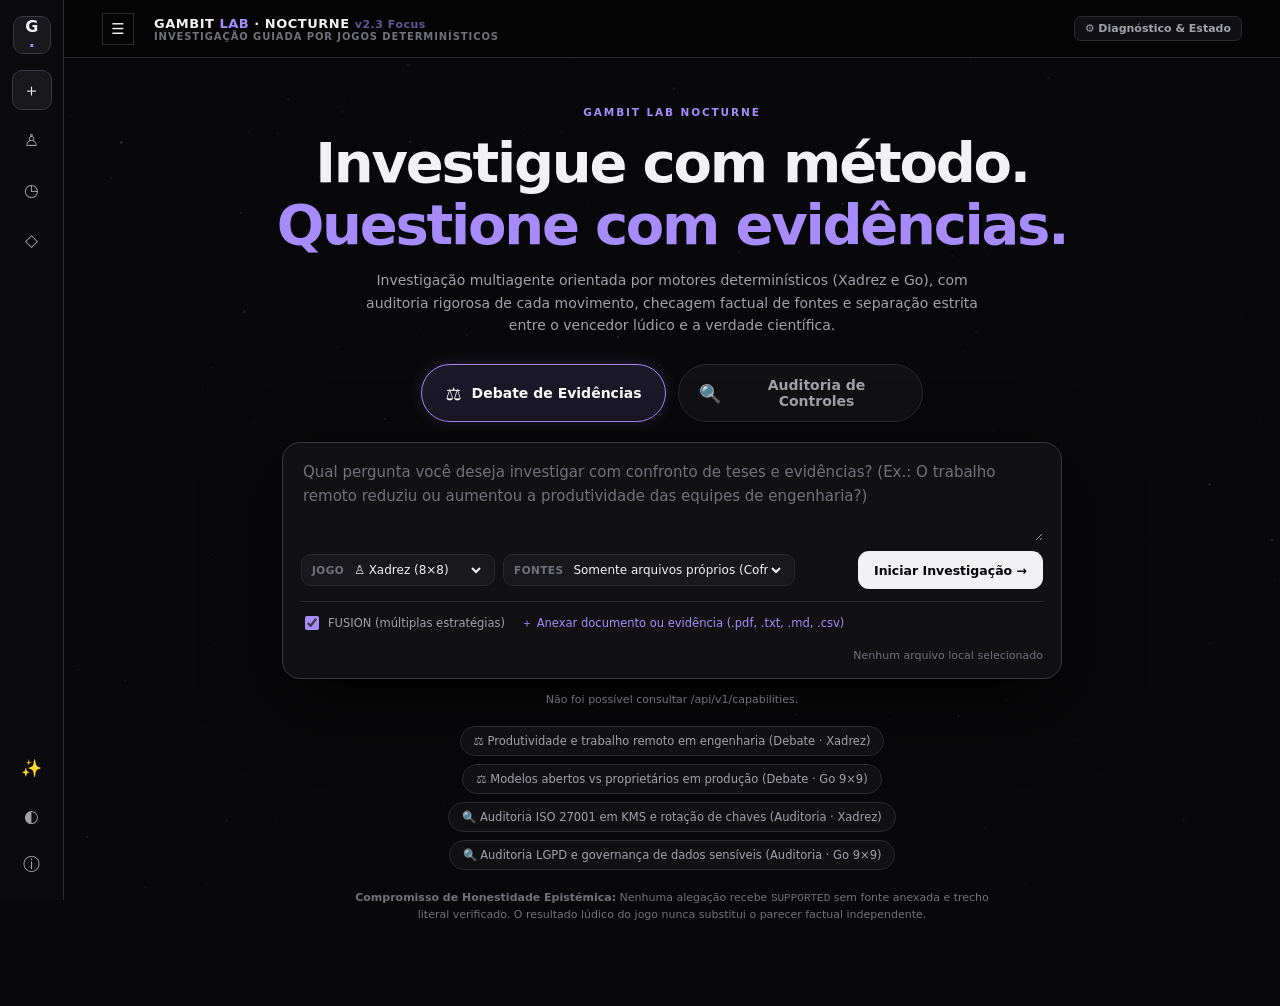
==== commit b6ccadef: "feat(ui): refine v2.4.1 Nocturne Polish with Cburnett 2D, primary 3D and narrative panel" ====
--- a/apps/web/index.html
+++ b/apps/web/index.html
@@ -1529,51 +1529,34 @@
 .board-frame-2d {
   display: none;
   width: 100%;
-  min-height: 468px;
+  min-height: 480px;
   align-items: center;
   justify-content: center;
-  padding: 12px;
-}
-
+  padding: 16px;
+}
 .board-2d-inner {
-  display: grid;
-  grid-template-columns: 26px 1fr;
-  grid-template-rows: 1fr 26px;
-  max-width: 440px;
+  display: flex;
+  align-items: center;
+  justify-content: center;
   width: 100%;
+  max-width: 500px;
   aspect-ratio: 1;
   margin: 0 auto;
-}
-
-.board-corner-spacer {
-  grid-column: 1;
-  grid-row: 2;
-}
-
-.board-ranks-col {
-  grid-column: 1;
-  grid-row: 1;
-  display: grid;
-  align-items: center;
-  justify-items: center;
-  font-size: 13px;
-  font-weight: 700;
-  color: var(--muted);
-  user-select: none;
-  padding-right: 6px;
-}
-
-.board-files-row {
-  grid-column: 2;
-  grid-row: 2;
-  display: grid;
-  align-items: center;
-  justify-items: center;
-  font-size: 13px;
-  font-weight: 700;
-  color: var(--muted);
-  user-select: none;
-  padding-top: 6px;
+  position: relative;
+}
+.grid-2d {
+  width: 100%;
+  height: 100%;
+  aspect-ratio: 1;
+  border-radius: 8px;
+  overflow: hidden;
+  box-shadow: 0 16px 44px rgba(0, 0, 0, 0.95);
+  border: 1px solid var(--border);
+  background: #14151B;
+  position: relative;
+}
+.board-ranks-col, .board-files-row, .board-corner-spacer {
+  display: none !important;
 }
 
 .stage-container {
@@ -1923,6 +1906,183 @@
   user-select: none;
 }
 
+
+/* --- NARRATIVA SIMPLIFICADA DO LANCE SELECIONADO --- */
+.smp-narrative-container {
+  display: flex;
+  flex-direction: column;
+  gap: 12px;
+}
+.smp-move-header {
+  display: flex;
+  flex-direction: column;
+  gap: 6px;
+  padding-bottom: 10px;
+  border-bottom: 1px solid var(--border);
+}
+.smp-move-topline {
+  display: flex;
+  align-items: center;
+  justify-content: space-between;
+}
+.smp-badge-group {
+  display: flex;
+  align-items: center;
+  gap: 8px;
+}
+.smp-ply-badge {
+  font-size: 12px;
+  font-family: monospace;
+  font-weight: 700;
+  padding: 3px 8px;
+  border-radius: 4px;
+  background: rgba(167, 139, 250, 0.16);
+  color: var(--accent);
+  border: 1px solid rgba(167, 139, 250, 0.35);
+}
+.smp-san-badge {
+  font-size: 19px;
+  font-weight: 700;
+  color: #FFFFFF;
+  font-family: monospace;
+}
+.smp-side-tag {
+  font-size: 11px;
+  font-weight: 600;
+  padding: 3px 8px;
+  border-radius: 12px;
+  text-transform: uppercase;
+}
+.smp-piece-row {
+  display: flex;
+  align-items: center;
+  gap: 6px;
+  font-size: 12.5px;
+  color: var(--muted);
+}
+.smp-piece-name {
+  color: var(--text);
+  font-weight: 600;
+}
+.smp-coords-text {
+  color: var(--accent);
+  font-family: monospace;
+  font-weight: 600;
+}
+.smp-role-text {
+  color: var(--muted);
+  font-style: italic;
+}
+.smp-sep {
+  color: var(--subtle);
+}
+
+.smp-narrative-card {
+  background: rgba(22, 23, 29, 0.65);
+  border: 1px solid var(--border);
+  border-radius: 8px;
+  padding: 12px 14px;
+  display: flex;
+  flex-direction: column;
+  gap: 6px;
+}
+.smp-card-question {
+  font-size: 10.5px;
+  font-weight: 700;
+  letter-spacing: 0.06em;
+  color: var(--accent);
+  text-transform: uppercase;
+}
+.smp-claim-text {
+  font-size: 13.5px;
+  line-height: 1.45;
+  color: var(--text);
+  margin: 0;
+}
+
+.smp-quote-box {
+  background: rgba(0, 0, 0, 0.25);
+  border-left: 3px solid var(--accent);
+  border-radius: 4px;
+  padding: 8px 10px;
+  margin-top: 4px;
+}
+.smp-quote-content {
+  font-size: 12.5px;
+  font-style: italic;
+  line-height: 1.4;
+  color: #F0F0F4;
+  margin: 0 0 6px 0;
+}
+.smp-source-meta {
+  font-size: 11px;
+  color: var(--success);
+  font-weight: 500;
+}
+.smp-source-status-row {
+  display: flex;
+  align-items: center;
+  gap: 6px;
+  margin-top: 4px;
+}
+
+.smp-verdict-row {
+  display: flex;
+  align-items: center;
+  gap: 8px;
+}
+.smp-verdict-reason {
+  font-size: 12.5px;
+  color: var(--text);
+  line-height: 1.4;
+  margin: 4px 0 0 0;
+}
+
+.smp-details-fold {
+  border: 1px solid var(--border);
+  border-radius: 6px;
+  background: rgba(15, 16, 20, 0.5);
+  overflow: hidden;
+  margin-top: 4px;
+}
+.smp-details-summary {
+  font-size: 11.5px;
+  color: var(--muted);
+  padding: 8px 12px;
+  cursor: pointer;
+  user-select: none;
+  font-weight: 600;
+}
+.smp-details-summary:hover {
+  color: var(--text);
+  background: rgba(255, 255, 255, 0.02);
+}
+.smp-details-body {
+  padding: 10px 12px;
+  border-top: 1px solid var(--border);
+  font-size: 11.5px;
+}
+
+/* Replay Pairs Table */
+.replay-pairs-container {
+  display: flex;
+  flex-wrap: wrap;
+  gap: 6px 12px;
+  align-items: center;
+}
+.move-pair-row {
+  display: inline-flex;
+  align-items: center;
+  gap: 4px;
+}
+.move-pair-num {
+  font-size: 11.5px;
+  font-family: monospace;
+  font-weight: 700;
+  color: var(--subtle);
+  min-width: 18px;
+}
+
 </style>
 </head>
 <body>
@@ -1933,77 +2093,133 @@
 <div class="planet p3" style="display:none;" aria-hidden="true"></div>
 <svg id="globalSvgDefs" style="position:absolute;width:0;height:0;overflow:hidden;" aria-hidden="true" xmlns="http://www.w3.org/2000/svg">
 <defs>
-<!-- Marker Arrowhead para Seta de Melhor Lance (estilo Chess.com) -->
-<marker id="arrow-best" markerheight="5" markerwidth="5" orient="auto-start-reverse" refx="5" refy="5" viewbox="0 0 10 10">
-<path d="M 0 1.5 L 10 5 L 0 8.5 z" fill="#5BBFA7"></path>
+<!-- Marker Arrowhead para Seta de Lance -->
+<marker id="arrow-move" markerHeight="5" markerWidth="5" orient="auto-start-reverse" refX="5" refY="5" viewBox="0 0 10 10">
+  <path d="M 0 1.5 L 10 5 L 0 8.5 z" fill="#A78BFA"></path>
 </marker>
-<marker id="arrow-move" markerheight="5" markerwidth="5" orient="auto-start-reverse" refx="5" refy="5" viewbox="0 0 10 10">
-<path d="M 0 1.5 L 10 5 L 0 8.5 z" fill="#a78bfa"></path>
+<marker id="arrow-best" markerHeight="5" markerWidth="5" orient="auto-start-reverse" refX="5" refY="5" viewBox="0 0 10 10">
+  <path d="M 0 1.5 L 10 5 L 0 8.5 z" fill="#5BBFA7"></path>
 </marker>
-<!-- White Pieces -->
-<g id="w-king">
-<path d="M50 20 L50 34 M43 27 L57 27 M38 42 C38 36 62 36 62 42 C62 48 56 50 56 54 L62 58 C66 61 68 66 68 73 L32 73 C32 66 34 61 38 58 L44 54 C44 50 38 48 38 42 Z" fill="#F3F3F6" stroke="#131316" stroke-linejoin="round" stroke-width="2"></path>
-<rect fill="#F3F3F6" height="6" rx="1" stroke="#131316" stroke-width="1.5" width="40" x="30" y="74"></rect>
+<symbol id="white-pawn" viewBox="0 0 45 45">
+<g fill-rule="evenodd" stroke-linecap="round" stroke-linejoin="round">
+<path d="M22.5 9c-2.21 0-4 1.79-4 4 0 .89.29 1.71.78 2.38C17.33 16.5 16 18.59 16 21c0 2.03.94 3.84 2.41 5.03-3 1.06-7.41 5.55-7.41 13.47h23c0-7.92-4.41-12.41-7.41-13.47 1.47-1.19 2.41-3 2.41-5.03 0-2.41-1.33-4.5-3.28-5.62.49-.67.78-1.49.78-2.38 0-2.21-1.79-4-4-4z" fill="#F8F8FA" stroke="#141418" stroke-width="1.5" stroke-linecap="round"/>
 </g>
-<g id="w-queen">
-<path d="M30 40 L38 60 L62 60 L70 40 L58 48 L50 32 L42 48 Z" fill="#F3F3F6" stroke="#131316" stroke-linejoin="round" stroke-width="2"></path>
-<circle cx="30" cy="38" fill="#F3F3F6" r="3"></circle>
-<circle cx="50" cy="30" fill="#F3F3F6" r="3"></circle>
-<circle cx="70" cy="38" fill="#F3F3F6" r="3"></circle>
-<rect fill="#F3F3F6" height="16" rx="2" stroke="#131316" stroke-width="2" width="32" x="34" y="62"></rect>
+</symbol>
+<symbol id="w-pawn" viewBox="0 0 45 45">
+<g fill-rule="evenodd" stroke-linecap="round" stroke-linejoin="round">
+<path d="M22.5 9c-2.21 0-4 1.79-4 4 0 .89.29 1.71.78 2.38C17.33 16.5 16 18.59 16 21c0 2.03.94 3.84 2.41 5.03-3 1.06-7.41 5.55-7.41 13.47h23c0-7.92-4.41-12.41-7.41-13.47 1.47-1.19 2.41-3 2.41-5.03 0-2.41-1.33-4.5-3.28-5.62.49-.67.78-1.49.78-2.38 0-2.21-1.79-4-4-4z" fill="#F8F8FA" stroke="#141418" stroke-width="1.5" stroke-linecap="round"/>
 </g>
-<g id="w-rook">
-<path d="M34 32 L34 44 L40 44 L40 32 L46 32 L46 44 L54 44 L54 32 L60 32 L60 44 L66 44 L66 32 L68 50 L64 72 L36 72 L32 50 Z" fill="#F3F3F6" stroke="#131316" stroke-width="2"></path>
-<rect fill="#F3F3F6" height="7" rx="1" stroke="#131316" stroke-width="1.5" width="40" x="30" y="72"></rect>
+</symbol>
+<symbol id="white-knight" viewBox="0 0 45 45">
+<g fill-rule="evenodd" stroke-linecap="round" stroke-linejoin="round">
+<path d="M 22,10 C 32.5,11 38.5,18 38,39 L 15,39 C 15,30 25,32.5 23,18" style="fill:#F8F8FA; stroke:#141418;"/><path d="M 24,18 C 24.38,20.91 18.45,25.37 16,27 C 13,29 13.18,31.34 11,31 C 9.958,30.06 12.41,27.96 11,28 C 10,28 11.19,29.23 10,30 C 9,30 5.997,31 6,26 C 6,24 12,14 12,14 C 12,14 13.89,12.1 14,10.5 C 13.27,9.506 13.5,8.5 13.5,7.5 C 14.5,6.5 16.5,10 16.5,10 L 18.5,10 C 18.5,10 19.28,8.008 21,7 C 22,7 22,10 22,10" style="fill:#F8F8FA; stroke:#141418;"/><path d="M 9.5 25.5 A 0.5 0.5 0 1 1 8.5,25.5 A 0.5 0.5 0 1 1 9.5 25.5 z" style="fill:#141418; stroke:#141418;"/><path d="M 15 15.5 A 0.5 1.5 0 1 1 14,15.5 A 0.5 1.5 0 1 1 15 15.5 z" transform="matrix(0.866,0.5,-0.5,0.866,9.693,-5.173)" style="fill:#141418; stroke:#141418;"/>
 </g>
-<g id="w-bishop">
-<path d="M50 25 C42 25 36 34 36 46 C36 56 42 62 44 68 L56 68 C58 62 64 56 64 46 C64 34 58 25 50 25 Z" fill="#F3F3F6" stroke="#131316" stroke-width="2"></path>
-<circle cx="50" cy="22" fill="#F3F3F6" r="3"></circle>
-<path d="M46 38 L54 46 M54 38 L46 46" stroke="#131316" stroke-width="2"></path>
-<rect fill="#F3F3F6" height="7" stroke="#131316" stroke-width="1.5" width="36" x="32" y="70"></rect>
+</symbol>
+<symbol id="w-knight" viewBox="0 0 45 45">
+<g fill-rule="evenodd" stroke-linecap="round" stroke-linejoin="round">
+<path d="M 22,10 C 32.5,11 38.5,18 38,39 L 15,39 C 15,30 25,32.5 23,18" style="fill:#F8F8FA; stroke:#141418;"/><path d="M 24,18 C 24.38,20.91 18.45,25.37 16,27 C 13,29 13.18,31.34 11,31 C 9.958,30.06 12.41,27.96 11,28 C 10,28 11.19,29.23 10,30 C 9,30 5.997,31 6,26 C 6,24 12,14 12,14 C 12,14 13.89,12.1 14,10.5 C 13.27,9.506 13.5,8.5 13.5,7.5 C 14.5,6.5 16.5,10 16.5,10 L 18.5,10 C 18.5,10 19.28,8.008 21,7 C 22,7 22,10 22,10" style="fill:#F8F8FA; stroke:#141418;"/><path d="M 9.5 25.5 A 0.5 0.5 0 1 1 8.5,25.5 A 0.5 0.5 0 1 1 9.5 25.5 z" style="fill:#141418; stroke:#141418;"/><path d="M 15 15.5 A 0.5 1.5 0 1 1 14,15.5 A 0.5 1.5 0 1 1 15 15.5 z" transform="matrix(0.866,0.5,-0.5,0.866,9.693,-5.173)" style="fill:#141418; stroke:#141418;"/>
 </g>
-<g id="w-knight">
-<path d="M35 72 L65 72 C65 65 62 60 58 56 C62 52 65 44 63 36 C61 28 53 28 50 31 C47 25 38 27 34 36 C30 44 32 52 35 56 Z" fill="#F3F3F6" stroke="#131316" stroke-width="2"></path>
-<circle cx="43" cy="38" fill="#131316" r="2"></circle>
-<rect fill="#F3F3F6" height="6" stroke="#131316" stroke-width="1.5" width="40" x="30" y="72"></rect>
+</symbol>
+<symbol id="white-bishop" viewBox="0 0 45 45">
+<g fill-rule="evenodd" stroke-linecap="round" stroke-linejoin="round">
+<g fill="#F8F8FA" stroke-linecap="butt"><path d="M9 36c3.39-.97 10.11.43 13.5-2 3.39 2.43 10.11 1.03 13.5 2 0 0 1.65.54 3 2-.68.97-1.65.99-3 .5-3.39-.97-10.11.46-13.5-1-3.39 1.46-10.11.03-13.5 1-1.354.49-2.323.47-3-.5 1.354-1.94 3-2 3-2zM15 32c2.5 2.5 12.5 2.5 15 0 .5-1.5 0-2 0-2 0-2.5-2.5-4-2.5-4 5.5-1.5 6-11.5-5-15.5-11 4-10.5 14-5 15.5 0 0-2.5 1.5-2.5 4 0 0-.5.5 0 2zM25 8a2.5 2.5 0 1 1-5 0 2.5 2.5 0 1 1 5 0z"/>
 </g>
-<g id="w-pawn">
-<circle cx="50" cy="36" fill="#F3F3F6" r="11" stroke="#131316" stroke-width="2"></circle>
-<path d="M42 49 L58 49 L62 70 L38 70 Z" fill="#F3F3F6" stroke="#131316" stroke-width="2"></path>
-<rect fill="#F3F3F6" height="6" rx="1" stroke="#131316" stroke-width="1.5" width="36" x="32" y="71"></rect>
+</symbol>
+<symbol id="w-bishop" viewBox="0 0 45 45">
+<g fill-rule="evenodd" stroke-linecap="round" stroke-linejoin="round">
+<g fill="#F8F8FA" stroke-linecap="butt"><path d="M9 36c3.39-.97 10.11.43 13.5-2 3.39 2.43 10.11 1.03 13.5 2 0 0 1.65.54 3 2-.68.97-1.65.99-3 .5-3.39-.97-10.11.46-13.5-1-3.39 1.46-10.11.03-13.5 1-1.354.49-2.323.47-3-.5 1.354-1.94 3-2 3-2zM15 32c2.5 2.5 12.5 2.5 15 0 .5-1.5 0-2 0-2 0-2.5-2.5-4-2.5-4 5.5-1.5 6-11.5-5-15.5-11 4-10.5 14-5 15.5 0 0-2.5 1.5-2.5 4 0 0-.5.5 0 2zM25 8a2.5 2.5 0 1 1-5 0 2.5 2.5 0 1 1 5 0z"/>
 </g>
-<!-- Black Pieces (Obsidian with Crisp Outline) -->
-<g id="b-king">
-<path d="M50 20 L50 34 M43 27 L57 27 M38 42 C38 36 62 36 62 42 C62 48 56 50 56 54 L62 58 C66 61 68 66 68 73 L32 73 C32 66 34 61 38 58 L44 54 C44 50 38 48 38 42 Z" fill="#222228" stroke="#e4e1e6" stroke-linejoin="round" stroke-width="2"></path>
-<rect fill="#222228" height="6" rx="1" stroke="#e4e1e6" stroke-width="1.5" width="40" x="30" y="74"></rect>
+</symbol>
+<symbol id="white-rook" viewBox="0 0 45 45">
+<g fill-rule="evenodd" stroke-linecap="round" stroke-linejoin="round">
+<path d="M9 39h27v-3H9v3zM12 36v-4h21v4H12zM11 14V9h4v2h5V9h5v2h5V9h4v5" stroke-linecap="butt"/><path d="M34 14l-3 3H14l-3-3"/><path d="M31 17v12.5H14V17" stroke-linecap="butt" stroke-linejoin="miter"/><path d="M31 29.5l1.5 2.5h-20l1.5-2.5"/><path d="M11 14h23" fill="none" stroke-linejoin="miter"/>
 </g>
-<g id="b-queen">
-<path d="M30 40 L38 60 L62 60 L70 40 L58 48 L50 32 L42 48 Z" fill="#222228" stroke="#e4e1e6" stroke-linejoin="round" stroke-width="2"></path>
-<circle cx="30" cy="38" fill="#222228" r="3" stroke="#e4e1e6" stroke-width="1"></circle>
-<circle cx="50" cy="30" fill="#222228" r="3" stroke="#e4e1e6" stroke-width="1"></circle>
-<circle cx="70" cy="38" fill="#222228" r="3" stroke="#e4e1e6" stroke-width="1"></circle>
-<rect fill="#222228" height="16" rx="2" stroke="#e4e1e6" stroke-width="2" width="32" x="34" y="62"></rect>
+</symbol>
+<symbol id="w-rook" viewBox="0 0 45 45">
+<g fill-rule="evenodd" stroke-linecap="round" stroke-linejoin="round">
+<path d="M9 39h27v-3H9v3zM12 36v-4h21v4H12zM11 14V9h4v2h5V9h5v2h5V9h4v5" stroke-linecap="butt"/><path d="M34 14l-3 3H14l-3-3"/><path d="M31 17v12.5H14V17" stroke-linecap="butt" stroke-linejoin="miter"/><path d="M31 29.5l1.5 2.5h-20l1.5-2.5"/><path d="M11 14h23" fill="none" stroke-linejoin="miter"/>
 </g>
-<g id="b-rook">
-<path d="M34 32 L34 44 L40 44 L40 32 L46 32 L46 44 L54 44 L54 32 L60 32 L60 44 L66 44 L66 32 L68 50 L64 72 L36 72 L32 50 Z" fill="#222228" stroke="#e4e1e6" stroke-width="2"></path>
-<rect fill="#222228" height="7" rx="1" stroke="#e4e1e6" stroke-width="1.5" width="40" x="30" y="72"></rect>
+</symbol>
+<symbol id="white-queen" viewBox="0 0 45 45">
+<g fill-rule="evenodd" stroke-linecap="round" stroke-linejoin="round">
+<path d="M8 12a2 2 0 1 1-4 0 2 2 0 1 1 4 0zM24.5 7.5a2 2 0 1 1-4 0 2 2 0 1 1 4 0zM41 12a2 2 0 1 1-4 0 2 2 0 1 1 4 0zM16 8.5a2 2 0 1 1-4 0 2 2 0 1 1 4 0zM33 9a2 2 0 1 1-4 0 2 2 0 1 1 4 0z"/><path d="M9 26c8.5-1.5 21-1.5 27 0l2-12-7 11V11l-5.5 13.5-3-15-3 15-5.5-14V25L7 14l2 12zM9 26c0 2 1.5 2 2.5 4 1 1.5 1 1 .5 3.5-1.5 1-1.5 2.5-1.5 2.5-1.5 1.5.5 2.5.5 2.5 6.5 1 16.5 1 23 0 0 0 1.5-1 0-2.5 0 0 .5-1.5-1-2.5-.5-2.5-.5-2 .5-3.5 1-2 2.5-2 2.5-4-8.5-1.5-18.5-1.5-27 0z" stroke-linecap="butt"/><path d="M11.5 30c3.5-1 18.5-1 22 0M12 33.5c6-1 15-1 21 0" fill="none"/>
 </g>
-<g id="b-bishop">
-<path d="M50 25 C42 25 36 34 36 46 C36 56 42 62 44 68 L56 68 C58 62 64 56 64 46 C64 34 58 25 50 25 Z" fill="#222228" stroke="#e4e1e6" stroke-width="2"></path>
-<circle cx="50" cy="22" fill="#222228" r="3" stroke="#e4e1e6" stroke-width="1"></circle>
-<path d="M46 38 L54 46 M54 38 L46 46" stroke="#e4e1e6" stroke-width="2"></path>
-<rect fill="#222228" height="7" stroke="#e4e1e6" stroke-width="1.5" width="36" x="32" y="70"></rect>
+</symbol>
+<symbol id="w-queen" viewBox="0 0 45 45">
+<g fill-rule="evenodd" stroke-linecap="round" stroke-linejoin="round">
+<path d="M8 12a2 2 0 1 1-4 0 2 2 0 1 1 4 0zM24.5 7.5a2 2 0 1 1-4 0 2 2 0 1 1 4 0zM41 12a2 2 0 1 1-4 0 2 2 0 1 1 4 0zM16 8.5a2 2 0 1 1-4 0 2 2 0 1 1 4 0zM33 9a2 2 0 1 1-4 0 2 2 0 1 1 4 0z"/><path d="M9 26c8.5-1.5 21-1.5 27 0l2-12-7 11V11l-5.5 13.5-3-15-3 15-5.5-14V25L7 14l2 12zM9 26c0 2 1.5 2 2.5 4 1 1.5 1 1 .5 3.5-1.5 1-1.5 2.5-1.5 2.5-1.5 1.5.5 2.5.5 2.5 6.5 1 16.5 1 23 0 0 0 1.5-1 0-2.5 0 0 .5-1.5-1-2.5-.5-2.5-.5-2 .5-3.5 1-2 2.5-2 2.5-4-8.5-1.5-18.5-1.5-27 0z" stroke-linecap="butt"/><path d="M11.5 30c3.5-1 18.5-1 22 0M12 33.5c6-1 15-1 21 0" fill="none"/>
 </g>
-<g id="b-knight">
-<path d="M35 72 L65 72 C65 65 62 60 58 56 C62 52 65 44 63 36 C61 28 53 28 50 31 C47 25 38 27 34 36 C30 44 32 52 35 56 Z" fill="#222228" stroke="#e4e1e6" stroke-width="2"></path>
-<circle cx="43" cy="38" fill="#a78bfa" r="2"></circle>
-<rect fill="#222228" height="6" stroke="#e4e1e6" stroke-width="1.5" width="40" x="30" y="72"></rect>
+</symbol>
+<symbol id="white-king" viewBox="0 0 45 45">
+<g fill-rule="evenodd" stroke-linecap="round" stroke-linejoin="round">
+<path d="M22.5 11.63V6M20 8h5" stroke-linejoin="miter"/><path d="M22.5 25s4.5-7.5 3-10.5c0 0-1-2.5-3-2.5s-3 2.5-3 2.5c-1.5 3 3 10.5 3 10.5" fill="#F8F8FA" stroke-linecap="butt" stroke-linejoin="miter"/><path d="M11.5 37c5.5 3.5 15.5 3.5 21 0v-7s9-4.5 6-10.5c-4-6.5-13.5-3.5-16 4V27v-3.5c-3.5-7.5-13-10.5-16-4-3 6 5 10 5 10V37z" fill="#F8F8FA"/><path d="M11.5 30c5.5-3 15.5-3 21 0m-21 3.5c5.5-3 15.5-3 21 0m-21 3.5c5.5-3 15.5-3 21 0"/>
 </g>
-<g id="b-pawn">
-<circle cx="50" cy="36" fill="#222228" r="11" stroke="#e4e1e6" stroke-width="2"></circle>
-<path d="M42 49 L58 49 L62 70 L38 70 Z" fill="#222228" stroke="#e4e1e6" stroke-width="2"></path>
-<rect fill="#222228" height="6" rx="1" stroke="#e4e1e6" stroke-width="1.5" width="36" x="32" y="71"></rect>
+</symbol>
+<symbol id="w-king" viewBox="0 0 45 45">
+<g fill-rule="evenodd" stroke-linecap="round" stroke-linejoin="round">
+<path d="M22.5 11.63V6M20 8h5" stroke-linejoin="miter"/><path d="M22.5 25s4.5-7.5 3-10.5c0 0-1-2.5-3-2.5s-3 2.5-3 2.5c-1.5 3 3 10.5 3 10.5" fill="#F8F8FA" stroke-linecap="butt" stroke-linejoin="miter"/><path d="M11.5 37c5.5 3.5 15.5 3.5 21 0v-7s9-4.5 6-10.5c-4-6.5-13.5-3.5-16 4V27v-3.5c-3.5-7.5-13-10.5-16-4-3 6 5 10 5 10V37z" fill="#F8F8FA"/><path d="M11.5 30c5.5-3 15.5-3 21 0m-21 3.5c5.5-3 15.5-3 21 0m-21 3.5c5.5-3 15.5-3 21 0"/>
 </g>
+</symbol>
+<symbol id="black-pawn" viewBox="0 0 45 45">
+<g fill-rule="evenodd" stroke-linecap="round" stroke-linejoin="round">
+<path d="M22.5 9c-2.21 0-4 1.79-4 4 0 .89.29 1.71.78 2.38C17.33 16.5 16 18.59 16 21c0 2.03.94 3.84 2.41 5.03-3 1.06-7.41 5.55-7.41 13.47h23c0-7.92-4.41-12.41-7.41-13.47 1.47-1.19 2.41-3 2.41-5.03 0-2.41-1.33-4.5-3.28-5.62.49-.67.78-1.49.78-2.38 0-2.21-1.79-4-4-4z" fill="#22232B" stroke="#D8D8E5" stroke-width="1.5" stroke-linecap="round"/>
+</g>
+</symbol>
+<symbol id="b-pawn" viewBox="0 0 45 45">
+<g fill-rule="evenodd" stroke-linecap="round" stroke-linejoin="round">
+<path d="M22.5 9c-2.21 0-4 1.79-4 4 0 .89.29 1.71.78 2.38C17.33 16.5 16 18.59 16 21c0 2.03.94 3.84 2.41 5.03-3 1.06-7.41 5.55-7.41 13.47h23c0-7.92-4.41-12.41-7.41-13.47 1.47-1.19 2.41-3 2.41-5.03 0-2.41-1.33-4.5-3.28-5.62.49-.67.78-1.49.78-2.38 0-2.21-1.79-4-4-4z" fill="#22232B" stroke="#D8D8E5" stroke-width="1.5" stroke-linecap="round"/>
+</g>
+</symbol>
+<symbol id="black-knight" viewBox="0 0 45 45">
+<g fill-rule="evenodd" stroke-linecap="round" stroke-linejoin="round">
+<path d="M 22,10 C 32.5,11 38.5,18 38,39 L 15,39 C 15,30 25,32.5 23,18" style="fill:#22232B; stroke:#22232B;"/><path d="M 24,18 C 24.38,20.91 18.45,25.37 16,27 C 13,29 13.18,31.34 11,31 C 9.958,30.06 12.41,27.96 11,28 C 10,28 11.19,29.23 10,30 C 9,30 5.997,31 6,26 C 6,24 12,14 12,14 C 12,14 13.89,12.1 14,10.5 C 13.27,9.506 13.5,8.5 13.5,7.5 C 14.5,6.5 16.5,10 16.5,10 L 18.5,10 C 18.5,10 19.28,8.008 21,7 C 22,7 22,10 22,10" style="fill:#22232B; stroke:#22232B;"/><path d="M 9.5 25.5 A 0.5 0.5 0 1 1 8.5,25.5 A 0.5 0.5 0 1 1 9.5 25.5 z" style="fill:#ececec; stroke:#ececec;"/><path d="M 15 15.5 A 0.5 1.5 0 1 1 14,15.5 A 0.5 1.5 0 1 1 15 15.5 z" transform="matrix(0.866,0.5,-0.5,0.866,9.693,-5.173)" style="fill:#ececec; stroke:#ececec;"/><path d="M 24.55,10.4 L 24.1,11.85 L 24.6,12 C 27.75,13 30.25,14.49 32.5,18.75 C 34.75,23.01 35.75,29.06 35.25,39 L 35.2,39.5 L 37.45,39.5 L 37.5,39 C 38,28.94 36.62,22.15 34.25,17.66 C 31.88,13.17 28.46,11.02 25.06,10.5 L 24.55,10.4 z " style="fill:#ececec; stroke:none;"/>
+</g>
+</symbol>
+<symbol id="b-knight" viewBox="0 0 45 45">
+<g fill-rule="evenodd" stroke-linecap="round" stroke-linejoin="round">
+<path d="M 22,10 C 32.5,11 38.5,18 38,39 L 15,39 C 15,30 25,32.5 23,18" style="fill:#22232B; stroke:#22232B;"/><path d="M 24,18 C 24.38,20.91 18.45,25.37 16,27 C 13,29 13.18,31.34 11,31 C 9.958,30.06 12.41,27.96 11,28 C 10,28 11.19,29.23 10,30 C 9,30 5.997,31 6,26 C 6,24 12,14 12,14 C 12,14 13.89,12.1 14,10.5 C 13.27,9.506 13.5,8.5 13.5,7.5 C 14.5,6.5 16.5,10 16.5,10 L 18.5,10 C 18.5,10 19.28,8.008 21,7 C 22,7 22,10 22,10" style="fill:#22232B; stroke:#22232B;"/><path d="M 9.5 25.5 A 0.5 0.5 0 1 1 8.5,25.5 A 0.5 0.5 0 1 1 9.5 25.5 z" style="fill:#ececec; stroke:#ececec;"/><path d="M 15 15.5 A 0.5 1.5 0 1 1 14,15.5 A 0.5 1.5 0 1 1 15 15.5 z" transform="matrix(0.866,0.5,-0.5,0.866,9.693,-5.173)" style="fill:#ececec; stroke:#ececec;"/><path d="M 24.55,10.4 L 24.1,11.85 L 24.6,12 C 27.75,13 30.25,14.49 32.5,18.75 C 34.75,23.01 35.75,29.06 35.25,39 L 35.2,39.5 L 37.45,39.5 L 37.5,39 C 38,28.94 36.62,22.15 34.25,17.66 C 31.88,13.17 28.46,11.02 25.06,10.5 L 24.55,10.4 z " style="fill:#ececec; stroke:none;"/>
+</g>
+</symbol>
+<symbol id="black-bishop" viewBox="0 0 45 45">
+<g fill-rule="evenodd" stroke-linecap="round" stroke-linejoin="round">
+<path d="M9 36c3.39-.97 10.11.43 13.5-2 3.39 2.43 10.11 1.03 13.5 2 0 0 1.65.54 3 2-.68.97-1.65.99-3 .5-3.39-.97-10.11.46-13.5-1-3.39 1.46-10.11.03-13.5 1-1.354.49-2.323.47-3-.5 1.354-1.94 3-2 3-2zm6-4c2.5 2.5 12.5 2.5 15 0 .5-1.5 0-2 0-2 0-2.5-2.5-4-2.5-4 5.5-1.5 6-11.5-5-15.5-11 4-10.5 14-5 15.5 0 0-2.5 1.5-2.5 4 0 0-.5.5 0 2zM25 8a2.5 2.5 0 1 1-5 0 2.5 2.5 0 1 1 5 0z" fill="#22232B" stroke-linecap="butt"/><path d="M17.5 26h10M15 30h15m-7.5-14.5v5M20 18h5" stroke="#fff" stroke-linejoin="miter"/>
+</g>
+</symbol>
+<symbol id="b-bishop" viewBox="0 0 45 45">
+<g fill-rule="evenodd" stroke-linecap="round" stroke-linejoin="round">
+<path d="M9 36c3.39-.97 10.11.43 13.5-2 3.39 2.43 10.11 1.03 13.5 2 0 0 1.65.54 3 2-.68.97-1.65.99-3 .5-3.39-.97-10.11.46-13.5-1-3.39 1.46-10.11.03-13.5 1-1.354.49-2.323.47-3-.5 1.354-1.94 3-2 3-2zm6-4c2.5 2.5 12.5 2.5 15 0 .5-1.5 0-2 0-2 0-2.5-2.5-4-2.5-4 5.5-1.5 6-11.5-5-15.5-11 4-10.5 14-5 15.5 0 0-2.5 1.5-2.5 4 0 0-.5.5 0 2zM25 8a2.5 2.5 0 1 1-5 0 2.5 2.5 0 1 1 5 0z" fill="#22232B" stroke-linecap="butt"/><path d="M17.5 26h10M15 30h15m-7.5-14.5v5M20 18h5" stroke="#fff" stroke-linejoin="miter"/>
+</g>
+</symbol>
+<symbol id="black-rook" viewBox="0 0 45 45">
+<g fill-rule="evenodd" stroke-linecap="round" stroke-linejoin="round">
+<path d="M9 39h27v-3H9v3zM12.5 32l1.5-2.5h17l1.5 2.5h-20zM12 36v-4h21v4H12z" stroke-linecap="butt"/><path d="M14 29.5v-13h17v13H14z" stroke-linecap="butt" stroke-linejoin="miter"/><path d="M14 16.5L11 14h23l-3 2.5H14zM11 14V9h4v2h5V9h5v2h5V9h4v5H11z" stroke-linecap="butt"/><path d="M12 35.5h21M13 31.5h19M14 29.5h17M14 16.5h17M11 14h23" fill="none" stroke="#fff" stroke-width="1" stroke-linejoin="miter"/>
+</g>
+</symbol>
+<symbol id="b-rook" viewBox="0 0 45 45">
+<g fill-rule="evenodd" stroke-linecap="round" stroke-linejoin="round">
+<path d="M9 39h27v-3H9v3zM12.5 32l1.5-2.5h17l1.5 2.5h-20zM12 36v-4h21v4H12z" stroke-linecap="butt"/><path d="M14 29.5v-13h17v13H14z" stroke-linecap="butt" stroke-linejoin="miter"/><path d="M14 16.5L11 14h23l-3 2.5H14zM11 14V9h4v2h5V9h5v2h5V9h4v5H11z" stroke-linecap="butt"/><path d="M12 35.5h21M13 31.5h19M14 29.5h17M14 16.5h17M11 14h23" fill="none" stroke="#fff" stroke-width="1" stroke-linejoin="miter"/>
+</g>
+</symbol>
+<symbol id="black-queen" viewBox="0 0 45 45">
+<g fill-rule="evenodd" stroke-linecap="round" stroke-linejoin="round">
+<g fill="#22232B" stroke="none"><circle cx="6" cy="12" r="2.75"/><circle cx="14" cy="9" r="2.75"/><circle cx="22.5" cy="8" r="2.75"/><circle cx="31" cy="9" r="2.75"/><circle cx="39" cy="12" r="2.75"/>
+</g>
+</symbol>
+<symbol id="b-queen" viewBox="0 0 45 45">
+<g fill-rule="evenodd" stroke-linecap="round" stroke-linejoin="round">
+<g fill="#22232B" stroke="none"><circle cx="6" cy="12" r="2.75"/><circle cx="14" cy="9" r="2.75"/><circle cx="22.5" cy="8" r="2.75"/><circle cx="31" cy="9" r="2.75"/><circle cx="39" cy="12" r="2.75"/>
+</g>
+</symbol>
+<symbol id="black-king" viewBox="0 0 45 45">
+<g fill-rule="evenodd" stroke-linecap="round" stroke-linejoin="round">
+<path d="M22.5 11.63V6" stroke-linejoin="miter"/><path d="M22.5 25s4.5-7.5 3-10.5c0 0-1-2.5-3-2.5s-3 2.5-3 2.5c-1.5 3 3 10.5 3 10.5" fill="#22232B" stroke-linecap="butt" stroke-linejoin="miter"/><path d="M11.5 37c5.5 3.5 15.5 3.5 21 0v-7s9-4.5 6-10.5c-4-6.5-13.5-3.5-16 4V27v-3.5c-3.5-7.5-13-10.5-16-4-3 6 5 10 5 10V37z" fill="#22232B"/><path d="M20 8h5" stroke-linejoin="miter"/><path d="M32 29.5s8.5-4 6.03-9.65C34.15 14 25 18 22.5 24.5l.01 2.1-.01-2.1C20 18 9.906 14 6.997 19.85c-2.497 5.65 4.853 9 4.853 9M11.5 30c5.5-3 15.5-3 21 0m-21 3.5c5.5-3 15.5-3 21 0m-21 3.5c5.5-3 15.5-3 21 0" stroke="#fff"/>
+</g>
+</symbol>
+<symbol id="b-king" viewBox="0 0 45 45">
+<g fill-rule="evenodd" stroke-linecap="round" stroke-linejoin="round">
+<path d="M22.5 11.63V6" stroke-linejoin="miter"/><path d="M22.5 25s4.5-7.5 3-10.5c0 0-1-2.5-3-2.5s-3 2.5-3 2.5c-1.5 3 3 10.5 3 10.5" fill="#22232B" stroke-linecap="butt" stroke-linejoin="miter"/><path d="M11.5 37c5.5 3.5 15.5 3.5 21 0v-7s9-4.5 6-10.5c-4-6.5-13.5-3.5-16 4V27v-3.5c-3.5-7.5-13-10.5-16-4-3 6 5 10 5 10V37z" fill="#22232B"/><path d="M20 8h5" stroke-linejoin="miter"/><path d="M32 29.5s8.5-4 6.03-9.65C34.15 14 25 18 22.5 24.5l.01 2.1-.01-2.1C20 18 9.906 14 6.997 19.85c-2.497 5.65 4.853 9 4.853 9M11.5 30c5.5-3 15.5-3 21 0m-21 3.5c5.5-3 15.5-3 21 0m-21 3.5c5.5-3 15.5-3 21 0" stroke="#fff"/>
+</g>
+</symbol>
 </defs>
 </svg>
 
@@ -2217,8 +2433,8 @@
                 <span id="boardTitle">Tabuleiro de Xadrez · 8×8</span>
               </div>
               <div class="toggle-group">
-                <button class="toggle active" id="btn2D" onclick="setViewMode('2d')">2D SVG Profissional</button>
-                <button class="toggle" id="btn3D" onclick="setViewMode('3d')">3D Real (WebGL)</button>
+                <button class="toggle active" id="btn3D" onclick="setViewMode('3d')">3D Real (WebGL)</button>
+                <button class="toggle" id="btn2D" onclick="setViewMode('2d')">2D SVG Profissional</button>
               </div>
             </div>
 
@@ -2267,6 +2483,7 @@
                 <button class="btn sm primary" id="repPlayPauseBtn" onclick="toggleReplayPlayPause()" title="Reproduzir timeline de lances com avanço automático a cada 1.5s">▶ Reproduzir</button>
                 <button class="btn sm secondary" id="repNextBtn" onclick="navigateMoveReplay('next')" disabled title="Próximo lance">Próximo →</button>
                 <button class="btn sm secondary" id="repLiveBtn" onclick="replayJumpLatest()" disabled title="Posição ao vivo">⏭ Atual</button>
+                <button class="btn sm secondary" id="resetCamBtn" onclick="resetCamera()" title="Centralizar e redefinir visão do tabuleiro 3D">↺ Câmera</button>
                 <button class="btn sm secondary" id="flipBoardBtn" onclick="toggleBoardFlip()" title="Inverter perspectiva do tabuleiro (Brancas / Pretas)">⇄ Inverter</button>
                 <span id="replayCursorLabel" style="margin-left:auto">Posição ao vivo</span>
               </div>
@@ -2307,30 +2524,57 @@
                     <!-- ABA PRIMÁRIA: Lance Selecionado (UI Nocturne Focus C07 & v2.3.1) -->
           <div class="tab-panel active" role="tabpanel" id="tabPanelMove" aria-labelledby="tabBtnMove">
             <div class="selected-move-panel" id="selectedMovePanel">
-              <div id="smpStateContainer"></div>
-              <div id="smpContent" style="display:flex;flex-direction:column;gap:12px;">
-                <div class="move-panel-head">
-                <div class="move-ply-badge" id="smpPlyBadge">Lance #—</div>
-                <div class="move-san-highlight" id="smpSanLabel">Aguardando lance</div>
-                <div class="move-side-pill" id="smpSidePill">—</div>
+            <div id="smpStateContainer"></div>
+            <div id="smpContent" class="smp-narrative-container">
+              <!-- 1. Cabeçalho Minimalista do Lance -->
+              <div class="smp-move-header">
+                <div class="smp-move-topline">
+                  <div class="smp-badge-group">
+                    <span class="smp-ply-badge" id="smpPlyBadge">Lance #—</span>
+                    <span class="smp-san-badge" id="smpSanLabel">Aguardando lance</span>
+                  </div>
+                  <span class="smp-side-tag" id="smpSidePill">—</span>
+                </div>
+                <div class="smp-piece-row">
+                  <span class="smp-piece-name" id="smpPieceLabel">—</span>
+                  <span class="smp-sep">·</span>
+                  <span class="smp-coords-text" id="smpCoordsLabel">—</span>
+                  <span class="smp-sep">·</span>
+                  <span class="smp-role-text" id="smpPieceRole">—</span>
+                </div>
               </div>
 
-              <!-- Seção 1: Identificação & Movimento -->
-              <div class="smp-section">
-                <div class="smp-sec-title">📍 MOVIMENTO & PEÇA ATIVA</div>
-                <div class="smp-grid-2">
-                  <div><small style="color:var(--muted)">Peça ativa:</small><br><strong id="smpPieceLabel">—</strong></div>
-                  <div><small style="color:var(--muted)">Origem → Destino:</small><br><strong id="smpCoordsLabel">—</strong></div>
+              <!-- 2. O que este movimento representa? -->
+              <div class="smp-narrative-card" id="smpThesisBlock">
+                <div class="smp-card-question">O QUE ESTE MOVIMENTO REPRESENTA?</div>
+                <p class="smp-claim-text" id="smpClaimText">Nenhum lance selecionado no momento.</p>
+              </div>
+
+              <!-- 3. Qual evidência foi utilizada? -->
+              <div class="smp-narrative-card" id="smpEvidenceBlock">
+                <div class="smp-card-question">QUAL EVIDÊNCIA FOI UTILIZADA?</div>
+                <div class="smp-quote-box" id="smpQuoteBox" style="display:none;">
+                  <blockquote class="smp-quote-content" id="smpQuoteText"></blockquote>
+                  <div class="smp-source-meta" id="smpSourceMeta"></div>
                 </div>
-                <div style="margin-top:6px"><small style="color:var(--muted)">Papel tático:</small> <span id="smpPieceRole" style="color:var(--text)">—</span></div>
+                <div class="smp-source-status-row">
+                  <small style="color:var(--muted)">Status da fonte:</small>
+                  <span class="badge-status" id="smpSourceStatusBadge">UNVERIFIED</span>
+                </div>
               </div>
 
-              <!-- Seção 2: Tese & Evidência Documental -->
-              <!-- Seção de Auditoria de Controles (Exibida dinamicamente no modo audit) -->
-              <div class="smp-section smp-audit-box" id="smpAuditBox" style="display:none;">
-                <div class="smp-sec-title">🔍 AUDITORIA DE CONTROLE & CONFORMIDADE</div>
+              <!-- 4. Contestação (apenas se houver captura) -->
+              <div class="smp-narrative-card smp-contest-card" id="smpContestBox" style="display:none;">
+                <div class="smp-card-question">CONTESTAÇÃO DE TESE OPOSITORA</div>
+                <div style="font-size:12px;color:var(--muted)">Peça confrontada: <strong id="smpOpponentLabel" style="color:var(--text)">—</strong></div>
+                <p class="smp-claim-text" id="smpOpponentClaimText" style="margin-top:4px;">—</p>
+              </div>
+
+              <!-- 5. Seção de Auditoria de Controles (Modo Audit) -->
+              <div class="smp-narrative-card smp-audit-card" id="smpAuditBox" style="display:none;">
+                <div class="smp-card-question">CONTROLE NORMATIVO AUDITADO</div>
                 <div style="display:flex;justify-content:space-between;align-items:center;margin-bottom:8px;flex-wrap:wrap;gap:6px;">
-                  <div style="font-size:12px;font-family:monospace;color:var(--accent);" id="smpAuditFrameworkReq">ISO 27001 - A.10</div>
+                  <span style="font-size:12px;font-family:monospace;color:var(--accent);font-weight:700;" id="smpAuditFrameworkReq">ISO 27001 - A.10</span>
                   <div style="display:flex;gap:6px;">
                     <span class="badge-risk" id="smpAuditRiskBadge">RISCO ALTO</span>
                     <span class="badge-compliance" id="smpAuditComplianceBadge">NÃO CONFORME</span>
@@ -2354,51 +2598,33 @@
                 </div>
               </div>
 
-              <div class="smp-section smp-thesis-box">
-                <div class="smp-sec-title">📖 TESE & PROVA DOCUMENTAL</div>
-                <p class="smp-claim-text" id="smpClaimText">Nenhum lance selecionado no momento.</p>
-                <div class="smp-quote-box" id="smpQuoteBox" style="display:none">
-                  <div class="smp-quote-content" id="smpQuoteText"></div>
-                  <div class="smp-source-meta" id="smpSourceMeta"></div>
+              <!-- 6. Avaliação do Árbitro -->
+              <div class="smp-narrative-card" id="smpVerdictBlock">
+                <div class="smp-card-question">AVALIAÇÃO DO ÁRBITRO</div>
+                <div style="display:flex;align-items:center;gap:8px;margin-bottom:6px;">
+                  <span class="badge-verdict" id="smpVerdictBadge">NOT_ASSESSED</span>
                 </div>
-                <div style="font-size:11px;margin-top:4px;">
-                  Status da fonte: <span class="badge-status" id="smpSourceStatusBadge">UNVERIFIED</span>
+                <p class="smp-verdict-reason" id="smpVerdictReason">Parecer em linguagem natural sobre a validade do argumento.</p>
+              </div>
+
+              <!-- 7. Detalhes Técnicos e Forenses (Colapsável) -->
+              <details class="smp-details-fold" id="smpDetailsFold">
+                <summary class="smp-details-summary">Ver auditoria técnica completa</summary>
+                <div class="smp-details-body">
+                  <div class="smp-grid-3">
+                    <div><small style="color:var(--muted)">Captura física:</small><br><b id="smpPhysicalCaptureBadge">NÃO</b></div>
+                    <div><small style="color:var(--muted)">Xeque:</small><br><b id="smpCheckBadge">NÃO</b></div>
+                    <div><small style="color:var(--muted)">Xeque-mate:</small><br><b id="smpMateBadge">NÃO</b></div>
+                  </div>
+                  <div class="epistemic-disclaimer" style="margin-top:8px;">
+                    <small>⚠️ <em>Rigor científico:</em> A captura física no jogo nunca equivale automaticamente à refutação factual da tese sem contraprova semântica demonstrada.</small>
+                  </div>
                 </div>
-              </div>
-
-              <!-- Seção 3: Contestação / Oponente (em capturas) -->
-              <div class="smp-section smp-contest-box" id="smpContestBox" style="display:none">
-                <div class="smp-sec-title">⚔️ CONTESTAÇÃO / OPONENTE</div>
-                <div><small style="color:var(--muted)">Peça oponente:</small> <strong id="smpOpponentLabel">—</strong></div>
-                <p class="smp-claim-text" id="smpOpponentClaimText" style="margin-top:4px;">—</p>
-              </div>
-
-              <!-- Seção 4: Status Físico no Tabuleiro -->
-              <div class="smp-section">
-                <div class="smp-sec-title">♟️ TABULEIRO FÍSICO</div>
-                <div class="smp-grid-3">
-                  <div><small style="color:var(--muted)">Captura:</small><br><b id="smpPhysicalCaptureBadge">NÃO</b></div>
-                  <div><small style="color:var(--muted)">Xeque:</small><br><b id="smpCheckBadge">NÃO</b></div>
-                  <div><small style="color:var(--muted)">Xeque-mate:</small><br><b id="smpMateBadge">NÃO</b></div>
-                </div>
-              </div>
-
-              <!-- Seção 5: Avaliação Epistêmica Factual -->
-              <div class="smp-section">
-                <div class="smp-sec-title">⚖️ AVALIAÇÃO FACTUAL DO ÁRBITRO</div>
-                <div style="display:flex;align-items:center;gap:8px;margin-bottom:6px">
-                  <span style="font-size:12px;">Veredito:</span>
-                  <span class="badge-verdict inconclusive" id="smpVerdictBadge">NOT_ASSESSED</span>
-                </div>
-                <p class="smp-verdict-reason" id="smpVerdictReason">Aguardando movimento ou inspeção de jogada.</p>
-                <div class="epistemic-disclaimer">
-                  <small>⚠️ <em>Rigor científico:</em> A captura física no jogo nunca equivale automaticamente à refutação factual da tese sem contraprova semântica demonstrada.</small>
-                </div>
-              </div>
-              </div>
+              </details>
             </div>
           </div>
-          <!-- ABA 2: Conversa entre Agentes -->
+        </div>
+        <!-- ABA 2: Conversa entre Agentes -->
           <div class="tab-panel" role="tabpanel" id="tabPanelChat" aria-labelledby="tabBtnChat">
             <div class="chat-stream" id="chatStream">
               <div class="message user">
@@ -2615,7 +2841,7 @@
 
 let mode = 'research';
 let game = 'chess';
-let viewMode = '2d';
+let viewMode = '3d';
 let isBoardFlipped = false;
 let replayTimer = null;
 let activeSession = null;
@@ -2769,7 +2995,13 @@
    ========================================================================= */
 const canvas3D = document.getElementById('stage');
 const gl = canvas3D.getContext('webgl', { antialias: true });
-let theta = 0, phi = 0.86, radius = 13.4, camTarget = [0, 0, 0];
+let theta = 0, phi = 0.82, radius = 11.2, camTarget = [0, 0, 0];
+
+function resetCamera() {
+  theta = 0; phi = 0.82; radius = 11.2; camTarget = [0, 0, 0];
+  if (viewMode === '3d') requestAnimationFrame(render3DScene);
+  notify('Câmera 3D centralizada no tabuleiro.');
+}
 
 const VERT = `
 attribute vec3 p;
@@ -3104,27 +3336,17 @@
   grid.innerHTML = '';
 
   if (game === 'chess') {
-    grid.style.gridTemplateColumns = '1fr';
-    grid.style.gridTemplateRows = '1fr';
-    grid.style.background = '#18181C';
+    grid.style.background = '#14151B';
     grid.style.position = 'relative';
 
     const fenMap = parseFenToMap(boardState.chessFen);
     const flipped = isBoardFlipped;
 
     let svgHtml = `
-      <svg id="forensicBoardSvg" viewBox="0 0 800 800" width="100%" height="100%" style="display:block;border-radius:4px;user-select:none;" xmlns="http://www.w3.org/2000/svg">
-        <defs>
-          <marker id="arrow-move" markerHeight="5" markerWidth="5" orient="auto-start-reverse" refX="5" refY="5" viewBox="0 0 10 10">
-            <path d="M 0 1.5 L 10 5 L 0 8.5 z" fill="#A78BFA"></path>
-          </marker>
-          <marker id="arrow-best" markerHeight="5" markerWidth="5" orient="auto-start-reverse" refX="5" refY="5" viewBox="0 0 10 10">
-            <path d="M 0 1.5 L 10 5 L 0 8.5 z" fill="#5BBFA7"></path>
-          </marker>
-        </defs>
+      <svg id="forensicBoardSvg" viewBox="0 0 800 800" width="100%" height="100%" style="display:block;border-radius:6px;user-select:none;" xmlns="http://www.w3.org/2000/svg">
     `;
 
-    // 1. Squares & Highlights
+    // 1. Casas e Realces (Cores profissionais de alto contraste Nocturne)
     for (let r = 0; r < 8; r++) {
       for (let c = 0; c < 8; c++) {
         const renderC = flipped ? (7 - c) : c;
@@ -3137,30 +3359,31 @@
 
         const x = c * 100;
         const y = r * 100;
-        const bgFill = isLight ? '#292931' : '#18181C';
+        // Casas de xadrez profissionais: clara pedra-cinza fosco #2E303B, escura grafite profundo #18181E
+        const bgFill = isLight ? '#2E303B' : '#18181E';
 
         svgHtml += `<rect x="${x}" y="${y}" width="100" height="100" fill="${bgFill}" class="cell-2d ${isLight ? 'light' : 'dark'}" style="cursor:pointer;" onclick="inspectCell(${renderC}, ${renderR}, '${sq}')" />`;
 
         if (isHlOrigin) {
-          svgHtml += `<rect x="${x}" y="${y}" width="100" height="100" fill="rgba(167, 139, 250, 0.28)" pointer-events="none" />`;
+          svgHtml += `<rect x="${x}" y="${y}" width="100" height="100" fill="rgba(167, 139, 250, 0.30)" pointer-events="none" />`;
         }
         if (isHlDest) {
-          svgHtml += `<rect x="${x}" y="${y}" width="100" height="100" fill="rgba(167, 139, 250, 0.42)" stroke="#A78BFA" stroke-width="2.5" pointer-events="none" />`;
+          svgHtml += `<rect x="${x}" y="${y}" width="100" height="100" fill="rgba(167, 139, 250, 0.48)" stroke="#A78BFA" stroke-width="3" pointer-events="none" />`;
         }
 
-        // Labels nos cantos internos das casas de borda (Lichess/Chess.com style)
+        // Rótulos de coordenadas integrados nos cantos das casas de borda (Lichess/Chess.com)
         if (r === 7) {
           const fileLetter = 'abcdefgh'[renderC];
-          svgHtml += `<text x="${x + 88}" y="${y + 92}" fill="${isLight ? '#71717A' : '#52525B'}" font-size="12" font-family="monospace" font-weight="600" text-anchor="end" pointer-events="none">${fileLetter}</text>`;
+          svgHtml += `<text x="${x + 88}" y="${y + 92}" fill="${isLight ? '#7A7B85' : '#555660'}" font-size="12" font-family="monospace" font-weight="700" text-anchor="end" pointer-events="none">${fileLetter}</text>`;
         }
         if (c === 0) {
           const rankNum = (8 - renderR);
-          svgHtml += `<text x="${x + 8}" y="${y + 18}" fill="${isLight ? '#71717A' : '#52525B'}" font-size="12" font-family="monospace" font-weight="600" text-anchor="start" pointer-events="none">${rankNum}</text>`;
+          svgHtml += `<text x="${x + 8}" y="${y + 18}" fill="${isLight ? '#7A7B85' : '#555660'}" font-size="12" font-family="monospace" font-weight="700" text-anchor="start" pointer-events="none">${rankNum}</text>`;
         }
       }
     }
 
-    // 2. Pieces
+    // 2. Peças Cburnett Clássicas (Símbolos vetoriais profissionais sempre orientados para cima)
     for (let r = 0; r < 8; r++) {
       for (let c = 0; c < 8; c++) {
         const renderC = flipped ? (7 - c) : c;
@@ -3169,8 +3392,8 @@
         const piece = fenMap[sq];
         if (piece) {
           const symbolMap = {
-            'P': '#w-pawn', 'N': '#w-knight', 'B': '#w-bishop', 'R': '#w-rook', 'Q': '#w-queen', 'K': '#w-king',
-            'p': '#b-pawn', 'n': '#b-knight', 'b': '#b-bishop', 'r': '#b-rook', 'q': '#b-queen', 'k': '#b-king'
+            'P': '#white-pawn', 'N': '#white-knight', 'B': '#white-bishop', 'R': '#white-rook', 'Q': '#white-queen', 'K': '#white-king',
+            'p': '#black-pawn', 'n': '#black-knight', 'b': '#black-bishop', 'r': '#black-rook', 'q': '#black-queen', 'k': '#black-king'
           };
           const symId = symbolMap[piece];
           if (symId) {
@@ -3182,7 +3405,7 @@
       }
     }
 
-    // 3. Move Arrow
+    // 3. Seta Vetorial do Lance Suave
     if (lastMoveOrigin && lastMoveDest) {
       const oc = flipped ? (7 - lastMoveOrigin[0]) : lastMoveOrigin[0];
       const or_ = flipped ? (7 - lastMoveOrigin[1]) : lastMoveOrigin[1];
@@ -3198,7 +3421,7 @@
       const dy = y2 - y1;
       const dist = Math.sqrt(dx * dx + dy * dy);
       if (dist > 10) {
-        const shorten = 18;
+        const shorten = 20;
         const ax2 = x2 - (dx / dist) * shorten;
         const ay2 = y2 - (dy / dist) * shorten;
         svgHtml += `<line x1="${x1}" y1="${y1}" x2="${ax2}" y2="${ay2}" stroke="#A78BFA" stroke-width="7" stroke-linecap="round" marker-end="url(#arrow-move)" opacity="0.88" pointer-events="none" />`;
@@ -3209,33 +3432,30 @@
     grid.innerHTML = svgHtml;
   } else {
     // Go 9x9 SVG Board
-    grid.style.gridTemplateColumns = '1fr';
-    grid.style.gridTemplateRows = '1fr';
     grid.style.background = '#1B1B22';
     grid.style.position = 'relative';
 
     const flipped = isBoardFlipped;
 
     let svgHtml = `
-      <svg id="goBoardSvg" viewBox="0 0 400 400" width="100%" height="100%" style="display:block;border-radius:4px;user-select:none;padding:8px;" xmlns="http://www.w3.org/2000/svg">
+      <svg id="goBoardSvg" viewBox="0 0 400 400" width="100%" height="100%" style="display:block;border-radius:6px;user-select:none;padding:12px;" xmlns="http://www.w3.org/2000/svg">
         <defs>
           <filter id="stoneShadow" x="-20%" y="-20%" width="140%" height="140%">
-            <feDropShadow dx="0" dy="2" stdDeviation="3" flood-color="#000" flood-opacity="0.6"/>
+            <feDropShadow dx="0" dy="2.5" stdDeviation="3" flood-color="#000" flood-opacity="0.65"/>
           </filter>
           <radialGradient id="whiteStoneGrad" cx="35%" cy="35%" r="65%">
             <stop offset="0%" stop-color="#FFFFFF"/>
-            <stop offset="40%" stop-color="#EBEBF0"/>
-            <stop offset="100%" stop-color="#B0B0BA"/>
+            <stop offset="45%" stop-color="#EDEDF2"/>
+            <stop offset="100%" stop-color="#B2B2BC"/>
           </radialGradient>
           <radialGradient id="blackStoneGrad" cx="35%" cy="35%" r="65%">
-            <stop offset="0%" stop-color="#40404C"/>
-            <stop offset="60%" stop-color="#1E1E26"/>
+            <stop offset="0%" stop-color="#444450"/>
+            <stop offset="60%" stop-color="#202026"/>
             <stop offset="100%" stop-color="#0E0E12"/>
           </radialGradient>
         </defs>
 
-        <!-- Board Grid Lines (9x9) -->
-        <g stroke="#33333F" stroke-width="1.2">
+        <g stroke="#353542" stroke-width="1.3">
     `;
 
     for (let i = 0; i < 9; i++) {
@@ -3246,17 +3466,15 @@
 
     svgHtml += `
         </g>
-        <!-- Star Points (Hoshi) -->
         <g fill="#8E8E9B">
-          <circle cx="110" cy="110" r="3" />
-          <circle cx="290" cy="110" r="3" />
-          <circle cx="110" cy="290" r="3" />
-          <circle cx="290" cy="290" r="3" />
+          <circle cx="110" cy="110" r="3.2" />
+          <circle cx="290" cy="110" r="3.2" />
+          <circle cx="110" cy="290" r="3.2" />
+          <circle cx="290" cy="290" r="3.2" />
           <circle cx="200" cy="200" r="3.5" fill="#A78BFA" />
         </g>
     `;
 
-    // Interseções clicáveis
     svgHtml += `<g class="go-intersections">`;
     for (let r = 0; r < 9; r++) {
       for (let c = 0; c < 9; c++) {
@@ -3270,7 +3488,6 @@
     }
     svgHtml += `</g>`;
 
-    // Pedras no tabuleiro
     const stones = boardState.goStones || [];
     svgHtml += `<g filter="url(#stoneShadow)">`;
     for (const s of stones) {
@@ -3280,11 +3497,10 @@
       const cx = 20 + renderC * 45;
       const cy = 20 + renderR * 45;
       const grad = s.color === 'B' ? 'url(#blackStoneGrad)' : 'url(#whiteStoneGrad)';
-      svgHtml += `<circle cx="${cx}" cy="${cy}" r="17" fill="${grad}" class="cell-2d go-stone" style="cursor:pointer;" onclick="inspectCell(${s.col}, ${s.row}, '${coord}')" />`;
+      svgHtml += `<circle cx="${cx}" cy="${cy}" r="17.5" fill="${grad}" class="cell-2d go-stone" style="cursor:pointer;" onclick="inspectCell(${s.col}, ${s.row}, '${coord}')" />`;
     }
     svgHtml += `</g>`;
 
-    // Pulso no último lance
     if (lastMoveDest) {
       const lmc = flipped ? (8 - lastMoveDest[0]) : lastMoveDest[0];
       const lmr = flipped ? (8 - lastMoveDest[1]) : lastMoveDest[1];
@@ -3562,7 +3778,7 @@
     lastMoveOrigin = null;
     lastMoveDest = parseGoCoord(boardObj.last_move);
   }
-  if (viewMode === '2d') render2DBoard();
+  if (viewMode === '3d') requestAnimationFrame(render3DScene); else render2DBoard();
 }
 
 function applySessionStateToUI(sess) {
@@ -4472,7 +4688,13 @@
   const crit = (conc && conc.termination_criterion) || (matchState && matchState.termination_criterion) || 'BUDGET_EXHAUSTED';
   const pliesSim = matchState ? (matchState.plies_played != null ? matchState.plies_played : (matchState.total_plies_simulated || (matchState.timeline ? matchState.timeline.length : 0))) : 0;
 
-  if (lWinner) lWinner.textContent = winnerMap[ludicResult] || ludicResult;
+  if (crit === 'BUDGET_EXHAUSTED' || ludicResult === 'UNDECIDED') {
+    if (lWinner) lWinner.textContent = '⏳ Partida não concluída — Orçamento esgotado';
+    if (lCrit) lCrit.textContent = 'Orçamento de lances atingido';
+    if (lDesc) lDesc.textContent = 'A partida atingiu o limite de lances estipulado sem término formal por regras do jogo. É possível retomar a partida com orçamento adicional.';
+  } else {
+    if (lWinner) lWinner.textContent = winnerMap[ludicResult] || ludicResult;
+  }
   if (lCrit) lCrit.textContent = `Critério: ${critMap[crit] || crit}`;
   if (lPlies) lPlies.textContent = `${pliesSim} lances simulados`;
   if (lDesc) {
@@ -4687,8 +4909,7 @@
     if (col >= 0 && row >= 0) {
       selectedCell = [col, row];
       lastMoveDest = [col, row];
-      if (viewMode === '2d') render2DBoard();
-      else requestAnimationFrame(render3DScene);
+      if (viewMode === '3d') requestAnimationFrame(render3DScene); else render2DBoard();
     }
   }
 }
@@ -4902,25 +5123,49 @@
   if (!container) return;
   const timeline = activeMatchTimeline || [];
   if (timeline.length === 0) {
-    container.innerHTML = '<span class="text-subtle" style="font-size:11px;color:var(--muted)">Aguardando lances da partida...</span>';
+    container.innerHTML = '<span class="text-subtle" style="font-size:12px;color:var(--muted);padding:4px;">Aguardando lances da partida...</span>';
     return;
   }
-  let html = '';
-  for (let i = 0; i < timeline.length; i++) {
-    const rec = timeline[i];
-    const ply = rec.ply || (i + 1);
-    const san = rec.san || rec.move || `L${ply}`;
-    const isWhite = (rec.color === 'white' || rec.side === 'pro');
-    const moveNum = Math.floor((ply - 1) / 2) + 1;
-    const prefix = (ply % 2 !== 0) ? `<span style="color:var(--subtle);font-size:11px;margin-right:2px">${moveNum}.</span>` : '';
-    const isActive = (selectedMovePly === ply);
+
+  let html = '<div class="replay-pairs-container">';
+  const totalPlies = timeline.length;
+  const numPairs = Math.ceil(totalPlies / 2);
+
+  for (let pairIdx = 0; pairIdx < numPairs; pairIdx++) {
+    const moveNum = pairIdx + 1;
+    const whiteIdx = pairIdx * 2;
+    const blackIdx = pairIdx * 2 + 1;
+
+    const wRec = timeline[whiteIdx];
+    const bRec = blackIdx < totalPlies ? timeline[blackIdx] : null;
+
+    const wPly = wRec.ply || (whiteIdx + 1);
+    const wSan = wRec.san || wRec.move || `L${wPly}`;
+    const isWActive = (selectedMovePly === wPly);
+
+    let bHtml = '';
+    if (bRec) {
+      const bPly = bRec.ply || (blackIdx + 1);
+      const bSan = bRec.san || bRec.move || `L${bPly}`;
+      const isBActive = (selectedMovePly === bPly);
+      bHtml = `<button type="button" class="move-pill black ${isBActive ? 'active' : ''}" onclick="selectMoveByPly(${bPly}, true)" title="Lance #${bPly} (Pretas): ${bSan}">${bSan}</button>`;
+    }
+
     html += `
-      <button type="button" class="move-pill ${isActive ? 'active' : ''} ${isWhite ? 'white' : 'black'}" onclick="selectMoveByPly(${ply}, true)" title="Lance #${ply}: ${san}">
-        ${prefix}${san}
-      </button>
+      <div class="move-pair-row">
+        <span class="move-pair-num">${moveNum}.</span>
+        <button type="button" class="move-pill white ${isWActive ? 'active' : ''}" onclick="selectMoveByPly(${wPly}, true)" title="Lance #${wPly} (Brancas): ${wSan}">${wSan}</button>
+        ${bHtml}
+      </div>
     `;
   }
+  html += '</div>';
   container.innerHTML = html;
+
+  const activeEl = container.querySelector('.move-pill.active');
+  if (activeEl) {
+    activeEl.scrollIntoView({ behavior: 'smooth', block: 'nearest', inline: 'center' });
+  }
 }
 
 function updateSelectedMovePanel(record, state = 'MOVE_READY') {
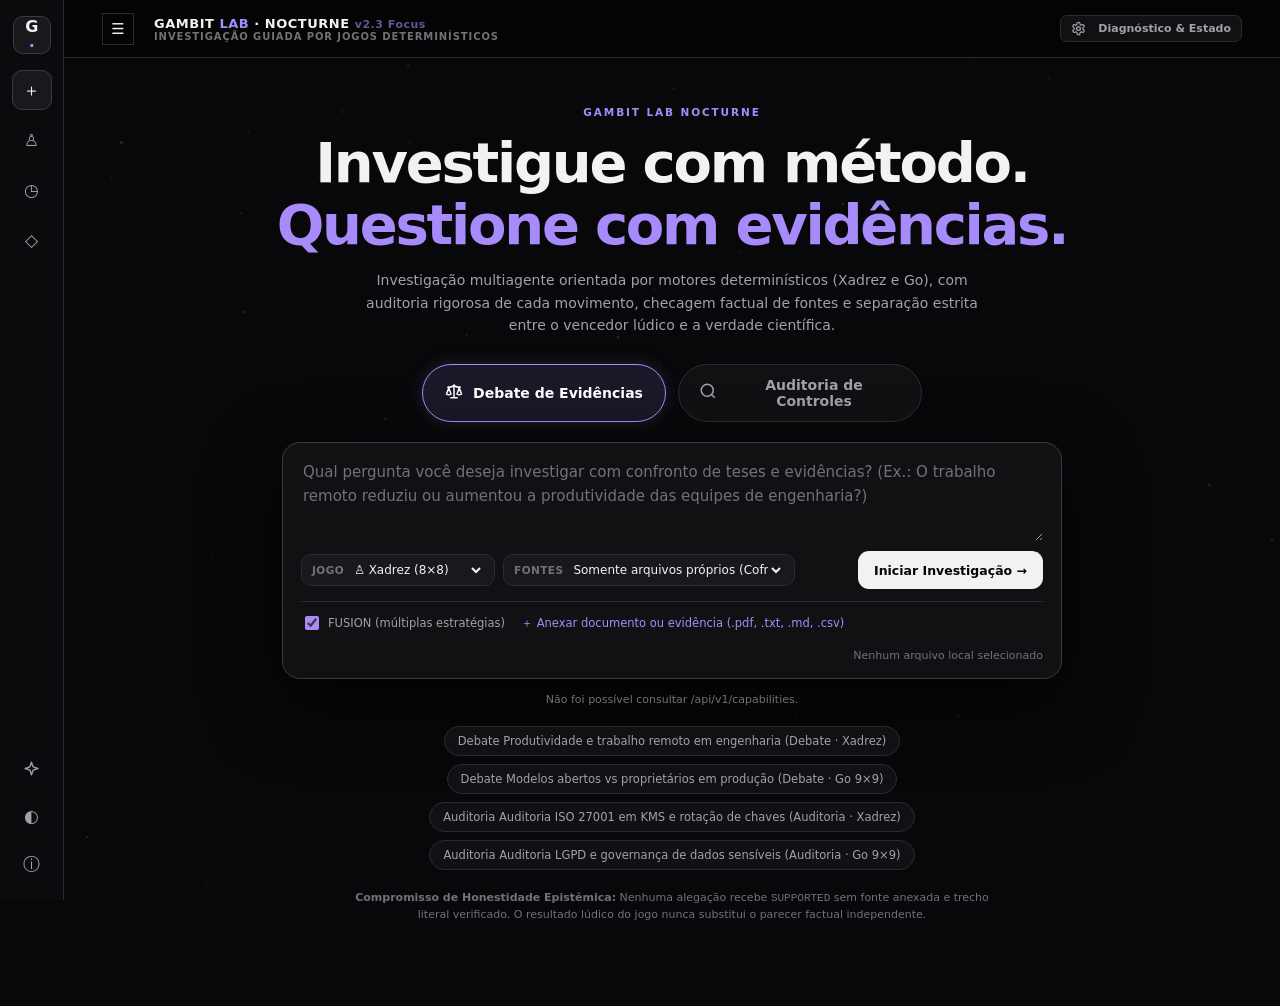
==== commit a77d0a4b: "feat(epistemic): v2.5 epistemic chess, vault rbac, semantic clash engine and go swot matrix" ====
--- a/apps/web/index.html
+++ b/apps/web/index.html
@@ -2081,6 +2081,137 @@
   font-weight: 700;
   color: var(--subtle);
   min-width: 18px;
+}
+
+
+/* =========================================================================
+   V2.5 — XADREZ EPISTÊMICO, ALCANCE, CONFRONTOS E MATRIZ SWOT
+   ========================================================================= */
+.reach-free-move {
+  fill: #4A4D5E;
+  opacity: 0.85;
+}
+.reach-target-auth {
+  stroke: #5BBFA7 !important;
+  fill: rgba(91, 191, 167, 0.35) !important;
+  animation: pulseTarget 1.8s infinite ease-in-out;
+}
+.reach-target-resisted {
+  stroke: #D86B75 !important;
+  fill: rgba(216, 107, 117, 0.30) !important;
+}
+.reach-target-inconclusive {
+  stroke: #D5A65B !important;
+  fill: rgba(213, 166, 91, 0.30) !important;
+}
+.reach-selected-square {
+  stroke: #A78BFA !important;
+  fill: rgba(167, 139, 250, 0.25) !important;
+}
+@keyframes pulseTarget {
+  0% { opacity: 0.8; }
+  50% { opacity: 1; }
+  100% { opacity: 0.8; }
+}
+
+/* Modal de Confronto Argumentativo */
+.confrontation-card {
+  background: var(--panel);
+  border: 1px solid var(--border);
+  border-radius: 12px;
+  box-shadow: 0 16px 48px rgba(0, 0, 0, 0.7);
+  overflow: hidden;
+}
+.confrontation-header {
+  padding: 14px 18px;
+  border-bottom: 1px solid var(--border);
+  display: flex;
+  align-items: center;
+  justify-content: space-between;
+}
+.confrontation-cols {
+  display: grid;
+  grid-template-columns: 1fr 1fr;
+  gap: 16px;
+  margin-top: 14px;
+}
+.confrontation-side-box {
+  background: var(--panel-elevated);
+  border: 1px solid var(--border);
+  border-radius: 8px;
+  padding: 12px 14px;
+}
+.confrontation-side-box.attacker {
+  border-left: 3px solid #A78BFA;
+}
+.confrontation-side-box.defender {
+  border-left: 3px solid #7986CB;
+}
+.confrontation-arbiter-box {
+  margin-top: 16px;
+  padding: 14px 16px;
+  border-radius: 8px;
+  background: rgba(167, 139, 250, 0.08);
+  border: 1px solid rgba(167, 139, 250, 0.25);
+}
+.king-invariant-alert {
+  margin-top: 10px;
+  padding: 8px 12px;
+  border-radius: 6px;
+  background: rgba(216, 107, 117, 0.15);
+  border: 1px solid #D86B75;
+  color: #F87171;
+  font-size: 12px;
+  font-weight: 600;
+  display: flex;
+  align-items: center;
+  gap: 8px;
+}
+
+/* SWOT Badges (Go) */
+.swot-badge {
+  display: inline-flex;
+  align-items: center;
+  gap: 4px;
+  font-size: 10px;
+  font-weight: 700;
+  padding: 2px 6px;
+  border-radius: 4px;
+  text-transform: uppercase;
+  letter-spacing: 0.5px;
+}
+.swot-badge.swot-s {
+  background: rgba(91, 191, 167, 0.15);
+  color: #5BBFA7;
+  border: 1px solid rgba(91, 191, 167, 0.4);
+}
+.swot-badge.swot-w {
+  background: rgba(216, 107, 117, 0.15);
+  color: #D86B75;
+  border: 1px solid rgba(216, 107, 117, 0.4);
+}
+.swot-badge.swot-o {
+  background: rgba(167, 139, 250, 0.15);
+  color: #A78BFA;
+  border: 1px solid rgba(167, 139, 250, 0.4);
+}
+.swot-badge.swot-t {
+  background: rgba(213, 166, 91, 0.15);
+  color: #D5A65B;
+  border: 1px solid rgba(213, 166, 91, 0.4);
+}
+.swot-summary-grid {
+  display: grid;
+  grid-template-columns: 1fr 1fr;
+  gap: 8px;
+  margin-top: 10px;
+}
+.swot-quadrant-card {
+  background: var(--panel-elevated);
+  border: 1px solid var(--border);
+  border-radius: 6px;
+  padding: 8px 10px;
+  font-size: 11.5px;
 }
 
 </style>
@@ -2232,7 +2363,7 @@
     <button class="rail-btn" id="historyBtn" title="Replay Event Store" aria-label="Abrir replay do Event Store">◷</button>
     <button class="rail-btn" id="fusionRailBtn" title="Síntese FUSION" aria-label="Abrir síntese FUSION">◇</button>
     <div class="rail-bottom">
-      <button class="rail-btn" id="motionBtn" title="Alternar animação estelar viva (Parallax / Drift)" aria-label="Alternar animação estelar viva" onclick="toggleStarMotion()">✨</button>
+      <button class="rail-btn" id="motionBtn" title="Alternar animação estelar viva (Parallax / Drift)" aria-label="Alternar animação estelar viva" onclick="toggleStarMotion()"><svg width="17" height="17" viewBox="0 0 24 24" fill="none" stroke="currentColor" stroke-width="2" stroke-linecap="round" stroke-linejoin="round"><path d="m12 3-1.9 5.8a2 2 0 0 1-1.3 1.3L3 12l5.8 1.9a2 2 0 0 1 1.3 1.3L12 21l1.9-5.8a2 2 0 0 1 1.3-1.3L21 12l-5.8-1.9a2 2 0 0 1-1.3-1.3Z"/></svg></button>
       <button class="rail-btn" id="themeBtn" title="Alternar tema Nocturne / Cosmic" aria-label="Alternar tema visual">◐</button>
       <button class="rail-btn" id="infoBtn" title="Princípios de honestidade epistêmica" aria-label="Sobre o Gambit Lab">ⓘ</button>
     </div>
@@ -2251,7 +2382,7 @@
         <span class="pill" id="backendBadge" style="display:none;">● Conectando...</span>
         <span class="pill" id="webCapBadge" style="display:none;">● Web...</span>
         <button class="btn sm secondary" id="btnDiagnostics" onclick="openDiagnosticsModal()" title="Diagnóstico de capacidades, IA, telemetria e Event Store">
-          ⚙ Diagnóstico & Estado
+          <svg width="15" height="15" viewBox="0 0 24 24" fill="none" stroke="currentColor" stroke-width="2" stroke-linecap="round" stroke-linejoin="round" style="vertical-align:middle;margin-right:6px"><path d="M12.22 2h-.44a2 2 0 0 0-2 2v.18a2 2 0 0 1-1 1.73l-.43.25a2 2 0 0 1-2 0l-.15-.08a2 2 0 0 0-2.73.73l-.22.38a2 2 0 0 0 .73 2.73l.15.1a2 2 0 0 1 1 1.72v.51a2 2 0 0 1-1 1.74l-.15.09a2 2 0 0 0-.73 2.73l.22.38a2 2 0 0 0 2.73.73l.15-.08a2 2 0 0 1 2 0l.43.25a2 2 0 0 1 1 1.73V20a2 2 0 0 0 2 2h.44a2 2 0 0 0 2-2v-.18a2 2 0 0 1 1-1.73l.43-.25a2 2 0 0 1 2 0l.15.08a2 2 0 0 0 2.73-.73l.22-.39a2 2 0 0 0-.73-2.73l-.15-.08a2 2 0 0 1-1-1.74v-.5a2 2 0 0 1 1-1.74l.15-.09a2 2 0 0 0 .73-2.73l-.22-.38a2 2 0 0 0-2.73-.73l-.15.08a2 2 0 0 1-2 0l-.43-.25a2 2 0 0 1-1-1.73V4a2 2 0 0 0-2-2z"/><circle cx="12" cy="12" r="3"/></svg>Diagnóstico & Estado
         </button>
       </div>
     </header>
@@ -2265,11 +2396,11 @@
       <!-- Alternador de Modos Proeminente: Debater vs Auditar -->
       <div class="mode-switcher-container">
         <button type="button" class="mode-pill active" id="modeBtnDebate" onclick="setHomeMode('debate')" title="Investigar pergunta confrontando teses, oponentes e evidências">
-          <span class="mode-icon">⚖️</span>
+          <span class="mode-icon"><svg width="18" height="18" viewBox="0 0 24 24" fill="none" stroke="currentColor" stroke-width="2"><path d="m16 16 3-8 3 8c-.87.65-1.92 1-3 1s-2.13-.35-3-1Z"/><path d="m2 16 3-8 3 8c-.87.65-1.92 1-3 1s-2.13-.35-3-1Z"/><path d="M7 21h10"/><path d="M12 3v18"/><path d="M3 7h2c2 0 5-1 7-2 2 1 5 2 7 2h2"/></svg></span>
           <span class="mode-title">Debate de Evidências</span>
         </button>
         <button type="button" class="mode-pill" id="modeBtnAudit" onclick="setHomeMode('audit')" title="Auditar conformidade, controles, normas e relatórios de risco">
-          <span class="mode-icon">🔍</span>
+          <span class="mode-icon"><svg width="18" height="18" viewBox="0 0 24 24" fill="none" stroke="currentColor" stroke-width="2"><circle cx="11" cy="11" r="8"/><path d="m21 21-4.3-4.3"/></svg></span>
           <span class="mode-title">Auditoria de Controles</span>
         </button>
       </div>
@@ -2322,10 +2453,10 @@
       </div>
 
       <div class="suggestions" aria-label="Exemplos de investigação">
-        <button type="button" data-prompt="O trabalho remoto reduziu ou aumentou a produtividade das equipes de engenharia de software?" data-mode="debate" data-game="chess" data-policy="OWN_ONLY">⚖️ Produtividade e trabalho remoto em engenharia (Debate · Xadrez)</button>
-        <button type="button" data-prompt="Quais são os prós e contras no uso de modelos de linguagem abertos vs proprietários em produção?" data-mode="debate" data-game="go" data-policy="WEB_ONLY">⚖️ Modelos abertos vs proprietários em produção (Debate · Go 9×9)</button>
-        <button type="button" data-prompt="Auditoria de controles ISO 27001 para gerenciamento de chaves criptográficas (KMS) e rotação em Cloud" data-mode="audit" data-game="chess" data-policy="OWN_ONLY">🔍 Auditoria ISO 27001 em KMS e rotação de chaves (Auditoria · Xadrez)</button>
-        <button type="button" data-prompt="Auditoria de conformidade com a LGPD: retenção, eliminação e consentimento em pipelines de dados" data-mode="audit" data-game="go" data-policy="HYBRID">🔍 Auditoria LGPD e governança de dados sensíveis (Auditoria · Go 9×9)</button>
+        <button type="button" data-prompt="O trabalho remoto reduziu ou aumentou a produtividade das equipes de engenharia de software?" data-mode="debate" data-game="chess" data-policy="OWN_ONLY"><span class="preset-tag debate">Debate</span> Produtividade e trabalho remoto em engenharia (Debate · Xadrez)</button>
+        <button type="button" data-prompt="Quais são os prós e contras no uso de modelos de linguagem abertos vs proprietários em produção?" data-mode="debate" data-game="go" data-policy="WEB_ONLY"><span class="preset-tag debate">Debate</span> Modelos abertos vs proprietários em produção (Debate · Go 9×9)</button>
+        <button type="button" data-prompt="Auditoria de controles ISO 27001 para gerenciamento de chaves criptográficas (KMS) e rotação em Cloud" data-mode="audit" data-game="chess" data-policy="OWN_ONLY"><span class="preset-tag audit">Auditoria</span> Auditoria ISO 27001 em KMS e rotação de chaves (Auditoria · Xadrez)</button>
+        <button type="button" data-prompt="Auditoria de conformidade com a LGPD: retenção, eliminação e consentimento em pipelines de dados" data-mode="audit" data-game="go" data-policy="HYBRID"><span class="preset-tag audit">Auditoria</span> Auditoria LGPD e governança de dados sensíveis (Auditoria · Go 9×9)</button>
       </div>
 
       <p class="caption">
@@ -2384,7 +2515,7 @@
             <h3>Conclusão da Partida de Investigação</h3>
           </div>
           <div class="dcc-actions">
-            <button class="btn sm accent" id="turningPointBtn" style="display:none" onclick="jumpToTurningPoint()">⚡ Ponto de Virada (Lance #<span id="tpPlyNum">0</span>)</button>
+            <button class="btn sm accent" id="turningPointBtn" style="display:none" onclick="jumpToTurningPoint()"><svg width="12" height="12" viewBox="0 0 24 24" fill="currentColor" style="vertical-align:middle;margin-right:4px"><polygon points="13 2 3 14 12 14 11 22 21 10 12 10 13 2"/></svg>Ponto de Virada (Lance #<span id="tpPlyNum">0</span>)</button>
             <button class="btn sm secondary" onclick="exportReport('markdown')">⬇ Exportar Dossiê MD</button>
           </div>
         </div>
@@ -2392,7 +2523,7 @@
         <div class="dcc-grid">
           <!-- Coluna 1: Resultado Lúdico (Tabuleiro) -->
           <div class="dcc-column ludic">
-            <div class="dcc-col-title">⚔️ RESULTADO LÚDICO (TABULEIRO)</div>
+            <div class="dcc-col-title">RESULTADO LÚDICO (TABULEIRO)</div>
             <div class="dcc-winner" id="ludicWinner">—</div>
             <div class="dcc-meta">
               <span class="dcc-pill" id="ludicCriterion">Critério: —</span>
@@ -2403,7 +2534,7 @@
 
           <!-- Coluna 2: Veredito Epistêmico (Verdade Científica Desacoplada) -->
           <div class="dcc-column epistemic">
-            <div class="dcc-col-title">⚖️ VEREDITO EPISTÊMICO (VERDADE CIENTÍFICA)</div>
+            <div class="dcc-col-title">VEREDITO EPISTÊMICO (VERDADE CIENTÍFICA)</div>
             <div class="dcc-verdict" id="epistemicVerdict">—</div>
             <div class="dcc-meta">
               <span class="dcc-pill highlight" id="epistemicStatusPill">EVIDÊNCIA AUDITADA</span>
@@ -2469,7 +2600,7 @@
               <div class="exec-bar">
                 <button class="btn primary" id="continueBtn" onclick="continueInvestigation(1)">▶ Continuar investigação</button>
                 <button class="btn accent" id="advance3Btn" onclick="continueInvestigation(3)">⏭ +3 etapas</button>
-                <button class="btn accent" id="runMatchV2Btn" onclick="triggerRunMatchV2()" title="Simular partida completa com 7 estágios e dossiês">⚔ Gerar Partida Completa v2</button>
+                <button class="btn accent" id="runMatchV2Btn" onclick="triggerRunMatchV2()" title="Simular partida completa com 7 estágios e dossiês">Gerar Partida Completa v2</button>
                 <button class="btn secondary" id="resumeMatchBtn" style="display:none" onclick="triggerResumeMatch()" title="Retomar partida interrompida por limite de lances">▶ Retomar Partida (+12 lances)</button>
                 <button class="btn secondary" id="passGoBtn" style="display:none" onclick="submitGoPass()">Passe (Go)</button>
                 <span class="turn-indicator" id="execHint">Pronto para gerar próximo ciclo</span>
@@ -2501,7 +2632,7 @@
         <section class="tabs-surface" aria-label="Painel analítico da investigação">
           <div class="tab-nav" role="tablist" aria-label="Abas de investigação">
             <button class="tab-btn active" role="tab" aria-selected="true" aria-controls="tabPanelMove" id="tabBtnMove" onclick="switchTab('move')">
-              ⚔️ Lance Selecionado
+              Lance Selecionado
             </button>
             <button class="tab-btn" role="tab" aria-selected="false" aria-controls="tabPanelPieces" id="tabBtnPieces" onclick="switchTab('pieces')">
               Dossiês <span class="tab-count" id="countPieces">0</span>
@@ -2617,7 +2748,7 @@
                     <div><small style="color:var(--muted)">Xeque-mate:</small><br><b id="smpMateBadge">NÃO</b></div>
                   </div>
                   <div class="epistemic-disclaimer" style="margin-top:8px;">
-                    <small>⚠️ <em>Rigor científico:</em> A captura física no jogo nunca equivale automaticamente à refutação factual da tese sem contraprova semântica demonstrada.</small>
+                    <small><em>Rigor metodológico:</em> A captura física no jogo nunca equivale automaticamente à refutação factual da tese sem contraprova semântica demonstrada.</small>
                   </div>
                 </div>
               </details>
@@ -2689,8 +2820,8 @@
             <div class="pieces-controls">
               <div class="pieces-filter-pills">
                 <button class="filter-pill active" id="fPillAll" onclick="filterPieces('all')">Todas (<span id="pCountAll">0</span>)</button>
-                <button class="filter-pill" id="fPillWhite" onclick="filterPieces('white')">⚪ Pró (<span id="pCountWhite">0</span>)</button>
-                <button class="filter-pill" id="fPillBlack" onclick="filterPieces('black')">⚫ Contra (<span id="pCountBlack">0</span>)</button>
+                <button class="filter-pill" id="fPillWhite" onclick="filterPieces('white')"><span class="side-indicator pro"></span> Pró (<span id="pCountWhite">0</span>)</button>
+                <button class="filter-pill" id="fPillBlack" onclick="filterPieces('black')"><span class="side-indicator contra"></span> Contra (<span id="pCountBlack">0</span>)</button>
                 <button class="filter-pill" id="fPillActive" onclick="filterPieces('active')">Em Jogo (<span id="pCountActive">0</span>)</button>
                 <button class="filter-pill" id="fPillFallen" onclick="filterPieces('fallen')">Caídas / Refutadas (<span id="pCountFallen">0</span>)</button>
               </div>
@@ -2814,6 +2945,23 @@
     </div>
   </div>
 
+  
+  <!-- Modal de Confronto Argumentativo entre Peças (v2.5) -->
+  <div class="modal-overlay" id="confrontationModal" role="dialog" aria-modal="true" aria-labelledby="confrontationTitle" style="display:none;">
+    <div class="modal-card confrontation-card" style="max-width: 680px; width: 92%;">
+      <div class="confrontation-header">
+        <div style="display:flex;align-items:center;gap:10px;">
+          <span class="badge-verdict" id="confrontationVerdictBadge">ARBITRAGEM</span>
+          <h3 id="confrontationTitle" style="margin:0;font-size:16px;">Confronto Argumentativo</h3>
+        </div>
+        <button class="icon-btn" onclick="closeModal('confrontationModal')" aria-label="Fechar">✕</button>
+      </div>
+      <div id="confrontationModalBody" style="padding:16px 20px;">
+        <div style="text-align:center;padding:24px;color:var(--muted)">Avaliando confronto epistêmico...</div>
+      </div>
+    </div>
+  </div>
+
   <div class="modal-overlay" id="inspectModal" role="dialog" aria-modal="true" aria-labelledby="inspectTitle">
   <div class="modal-content">
     <div class="modal-header">
@@ -2826,6 +2974,182 @@
 
 <script>
 'use strict';
+
+/* =========================================================================
+   ESTADO E FUNÇÕES V2.5 — XADREZ EPISTÊMICO, ALCANCE E CONFRONTOS
+   ========================================================================= */
+let selectedPieceReachability = null; // { piece_id, coord, free_moves: [], reachable_opponents: [] }
+let selectedPieceId = null;
+let selectedPieceCoord = null;
+
+async function selectPieceAndReachability(pieceId, explicitCoord) {
+  if (!activeSessionId) return;
+  selectedPieceId = pieceId;
+  const p = (activePieces || []).find(x => x.piece_id === pieceId);
+  const coord = explicitCoord || (p ? (p.current_coord || p.initial_coord) : null);
+  selectedPieceCoord = coord;
+
+  if (coord && coord.length === 2) {
+    const c = 'abcdefgh'.indexOf(coord[0].toLowerCase());
+    const r = 8 - parseInt(coord[1], 10);
+    if (c >= 0 && r >= 0) selectedCell = [c, r];
+  }
+
+  // Consulta endpoint determinístico de alcance
+  try {
+    const res = await fetch(`/api/v1/sessions/${activeSessionId}/pieces/${pieceId}/reachability`);
+    if (res.ok) {
+      selectedPieceReachability = await res.json();
+    } else {
+      selectedPieceReachability = null;
+    }
+  } catch (err) {
+    console.warn('Falha ao obter alcance da peça:', err);
+    selectedPieceReachability = null;
+  }
+
+  // Atualiza tabuleiros
+  if (viewMode === '2d') render2DBoard();
+  else if (typeof render3DScene === 'function') requestAnimationFrame(render3DScene);
+
+  // Destaca card na lista de peças se visível
+  const pCards = document.querySelectorAll('.piece-card');
+  pCards.forEach(el => el.classList.remove('highlighted'));
+  const targetCard = document.getElementById(`pcard_${pieceId}`);
+  if (targetCard) {
+    targetCard.classList.add('highlighted');
+    targetCard.scrollIntoView({ behavior: 'smooth', block: 'nearest' });
+  }
+}
+
+async function openConfrontationModal(attackerPid, defenderPid, toCoord) {
+  if (!activeSessionId) return;
+  const modal = document.getElementById('confrontationModal');
+  const body = document.getElementById('confrontationModalBody');
+  const title = document.getElementById('confrontationTitle');
+  const badge = document.getElementById('confrontationVerdictBadge');
+
+  title.textContent = `Confronto Epistêmico em ${toCoord ? toCoord.toUpperCase() : 'Posição'}`;
+  body.innerHTML = `<div style="text-align:center;padding:24px;color:var(--muted)">Consultando árbitro semântico...</div>`;
+  modal.style.display = 'flex';
+
+  try {
+    const res = await fetch(`/api/v1/sessions/${activeSessionId}/confrontation/evaluate`, {
+      method: 'POST',
+      headers: { 'Content-Type': 'application/json' },
+      body: JSON.stringify({
+        attacker_piece_id: attackerPid,
+        defender_piece_id: defenderPid,
+        to_coord: toCoord
+      })
+    });
+    if (!res.ok) {
+      body.innerHTML = `<div class="empty-state">Erro ao avaliar confronto: ${res.statusText}</div>`;
+      return;
+    }
+    const data = await res.json();
+    renderConfrontationData(data);
+  } catch (err) {
+    body.innerHTML = `<div class="empty-state">Falha de conexão com árbitro: ${err.message}</div>`;
+  }
+}
+
+function renderConfrontationData(data) {
+  const body = document.getElementById('confrontationModalBody');
+  const badge = document.getElementById('confrontationVerdictBadge');
+
+  const vClass = (data.verdict || 'CONFRONTATION_INCONCLUSIVE').toLowerCase();
+  badge.className = `badge-verdict ${vClass}`;
+  badge.textContent = data.verdict === 'CAPTURE_AUTHORIZED' ? 'REFUTAÇÃO AUTORIZADA'
+    : (data.verdict === 'DEFENSE_SUCCESSFUL' ? 'DEFESA SUSTENTADA'
+    : (data.verdict === 'MOVE_ILLEGAL' ? 'MOVIMENTO INVÁLIDO' : 'CONFRONTO INCONCLUSIVO'));
+
+  const attArts = (data.attacker_artifacts || []).map(a => `
+    <div class="msg-quote" style="margin-top:6px">
+      "${escapeHtml(a.quote_text || 'Citação autorizada no cofre.')}"<br>
+      <small>Fonte: ${escapeHtml(a.title || a.name || a.artifact_id)} · ${a.verified !== false ? '[VERIFICADA]' : '[NÃO COMPROVADA]'}</small>
+    </div>
+  `).join('') || '<small style="color:var(--muted)">Nenhum trecho documental anexado.</small>';
+
+  const defArts = (data.defender_artifacts || []).map(a => `
+    <div class="msg-quote" style="margin-top:6px">
+      "${escapeHtml(a.quote_text || 'Citação autorizada no cofre.')}"<br>
+      <small>Fonte: ${escapeHtml(a.title || a.name || a.artifact_id)} · ${a.verified !== false ? '[VERIFICADA]' : '[NÃO COMPROVADA]'}</small>
+    </div>
+  `).join('') || '<small style="color:var(--muted)">Nenhum trecho documental anexado.</small>';
+
+  let kingAlert = '';
+  if (data.is_king_protected) {
+    kingAlert = `
+      <div class="king-invariant-alert">
+        <span>BLINDAGEM INVARIANTE DO REI:</span> O Rei é a tese central e está protegido por subteses ativas no tabuleiro. Captura bloqueada deterministicamente.
+      </div>
+    `;
+  }
+
+  body.innerHTML = `
+    <div class="confrontation-cols">
+      <div class="confrontation-side-box attacker">
+        <div style="font-weight:700;color:var(--text);margin-bottom:4px">ATACANTE: ${escapeHtml(data.attacker_piece_id)}</div>
+        <div style="font-size:12.5px;color:var(--text);margin-bottom:8px">"${escapeHtml(data.attacker_claim)}"</div>
+        <div style="font-size:11px;font-weight:600;color:var(--muted);text-transform:uppercase">Evidências do Cofre Privado:</div>
+        ${attArts}
+      </div>
+
+      <div class="confrontation-side-box defender">
+        <div style="font-weight:700;color:var(--text);margin-bottom:4px">DEFENSOR: ${escapeHtml(data.defender_piece_id)}</div>
+        <div style="font-size:12.5px;color:var(--text);margin-bottom:8px">"${escapeHtml(data.defender_claim)}"</div>
+        <div style="font-size:11px;font-weight:600;color:var(--muted);text-transform:uppercase">Evidências do Cofre Privado:</div>
+        ${defArts}
+      </div>
+    </div>
+
+    ${kingAlert}
+
+    <div class="confrontation-arbiter-box">
+      <div style="display:flex;justify-content:space-between;align-items:center;margin-bottom:6px">
+        <b style="font-size:13px;color:var(--text)">Justificativa da Arbitragem Semântica:</b>
+        <span style="font-size:11px;color:var(--muted)">${data.cached ? 'Recuperado do Cache SHA-256' : 'Avaliado pelo Árbitro'}</span>
+      </div>
+      <p style="margin:0;font-size:12.5px;line-height:1.5;color:var(--text)">${escapeHtml(data.justification)}</p>
+    </div>
+  `;
+}
+
+function handleSquareClick(c, r, sq) {
+  // Verifica se o usuário clicou em um alvo adversário alcançável pela peça selecionada
+  if (selectedPieceReachability && selectedPieceReachability.reachable_opponents) {
+    const targetOpp = selectedPieceReachability.reachable_opponents.find(o => o.target_coord.toLowerCase() === sq.toLowerCase());
+    if (targetOpp) {
+      openConfrontationModal(selectedPieceId, targetOpp.target_piece_id, sq);
+      return;
+    }
+  }
+
+  // Verifica se há peça nesta casa
+  const p = (activePieces || []).find(x => {
+    const cur = (x.current_coord || x.current_square || '').toLowerCase();
+    const ini = (x.initial_coord || x.origin_square || '').toLowerCase();
+    return (cur === sq.toLowerCase() && x.alive !== false) || (ini === sq.toLowerCase() && !cur && x.alive !== false);
+  });
+
+  if (p && game === 'chess') {
+    selectPieceAndReachability(p.piece_id, sq);
+  } else {
+    // Limpa seleção se clicou no vazio
+    if (selectedPieceId && (!targetOpp)) {
+      selectedPieceId = null;
+      selectedPieceCoord = null;
+      selectedPieceReachability = null;
+      if (viewMode === '2d') render2DBoard();
+      else if (typeof render3DScene === 'function') requestAnimationFrame(render3DScene);
+    }
+  }
+
+  // Inspeciona casa normalmente
+  inspectCell(c, r, sq);
+}
+
 /**
  * Gambit Lab Nocturne (R1.0) — Frontend Client
  * Preserva 100% da renderização WebGL 3D procedural das peças e pedras de Go,
@@ -2956,7 +3280,7 @@
   starMotionEnabled = !starMotionEnabled;
   document.body.classList.toggle('star-motion-paused', !starMotionEnabled);
   const btn = document.getElementById('motionBtn');
-  if (btn) btn.textContent = starMotionEnabled ? '✨' : '⏸';
+  if (btn) btn.innerHTML = starMotionEnabled ? '<svg width="17" height="17" viewBox="0 0 24 24" fill="none" stroke="currentColor" stroke-width="2"><path d="m12 3-1.9 5.8a2 2 0 0 1-1.3 1.3L3 12l5.8 1.9a2 2 0 0 1 1.3 1.3L12 21l1.9-5.8a2 2 0 0 1 1.3-1.3L21 12l-5.8-1.9a2 2 0 0 1-1.3-1.3Z"/></svg>' : '<svg width="17" height="17" viewBox="0 0 24 24" fill="none" stroke="currentColor" stroke-width="2"><rect width="4" height="16" x="6" y="4"/><rect width="4" height="16" x="14" y="4"/></svg>';
   if (starMotionEnabled) requestAnimationFrame(starLoop);
   else drawStars(0);
 }
@@ -3247,7 +3571,26 @@
       } else if (lastMoveDest && lastMoveDest[0] === c && lastMoveDest[1] === r) {
         col = colors3D.destHighlight; em = [0.24, 0.18, 0.45];
       } else if (selectedCell && selectedCell[0] === c && selectedCell[1] === r) {
-        col = colors3D.accentGlow; em = [0.28, 0.22, 0.5];
+        col = colors3D.accentGlow; em = [0.36, 0.28, 0.65];
+      }
+
+      // Realce de Alcance e Capturabilidade Epistêmica em 3D (v2.5)
+      const sq3d = 'abcdefgh'[c] + (8 - r);
+      if (selectedPieceReachability && game === 'chess') {
+        if (selectedPieceReachability.free_moves && selectedPieceReachability.free_moves.includes(sq3d)) {
+          col = [0.26, 0.27, 0.34]; em = [0.15, 0.16, 0.20];
+        } else if (selectedPieceReachability.reachable_opponents) {
+          const targetOpp = selectedPieceReachability.reachable_opponents.find(o => o.target_coord.toLowerCase() === sq3d);
+          if (targetOpp) {
+            if (targetOpp.verdict === 'CAPTURE_AUTHORIZED') {
+              col = [0.28, 0.70, 0.58]; em = [0.18, 0.45, 0.36];
+            } else if (targetOpp.verdict === 'DEFENSE_SUCCESSFUL') {
+              col = [0.80, 0.38, 0.42]; em = [0.45, 0.16, 0.18];
+            } else {
+              col = [0.78, 0.60, 0.30]; em = [0.38, 0.26, 0.10];
+            }
+          }
+        }
       }
 
       drawMesh(cube, mult(trans(x, 0.04, z), scale(0.97, 0.07, 0.97)), col, em);
@@ -3285,7 +3628,52 @@
   phi = Math.max(0.20, Math.min(1.42, phi + (e.clientY - py) * 0.006));
   px = e.clientX; py = e.clientY;
 });
-canvas3D.addEventListener('pointerup', () => { isDragging = false; });
+
+function get3DBoardClickCoord(e) {
+  if (!canvas3D) return null;
+  const rect = canvas3D.getBoundingClientRect();
+  const ndcX = ((e.clientX - rect.left) / rect.width) * 2 - 1;
+  const ndcY = -(((e.clientY - rect.top) / rect.height) * 2 - 1);
+  const eye = [radius * Math.sin(theta) * Math.sin(phi), radius * Math.cos(phi), radius * Math.cos(theta) * Math.sin(phi)];
+  const fwd = norm([camTarget[0] - eye[0], camTarget[1] - eye[1], camTarget[2] - eye[2]]);
+  const right = norm(cross(fwd, [0, 1, 0]));
+  const up = cross(right, fwd);
+  const fov = Math.PI / 4;
+  const aspect = rect.width / rect.height;
+  const halfH = Math.tan(fov / 2);
+  const halfW = halfH * aspect;
+  const rayDir = norm([
+    fwd[0] + ndcX * halfW * right[0] + ndcY * halfH * up[0],
+    fwd[1] + ndcX * halfW * right[1] + ndcY * halfH * up[1],
+    fwd[2] + ndcX * halfW * right[2] + ndcY * halfH * up[2]
+  ]);
+  if (Math.abs(rayDir[1]) < 0.0001) return null;
+  const t = -eye[1] / rayDir[1];
+  if (t < 0) return null;
+  const hitX = eye[0] + t * rayDir[0];
+  const hitZ = eye[2] + t * rayDir[2];
+  const size = game === 'go' ? 9 : 8;
+  const offset = (size - 1) / 2;
+  const c = Math.round(hitX + offset);
+  const r = Math.round(hitZ + offset);
+  if (c >= 0 && c < size && r >= 0 && r < size) {
+    return [c, r];
+  }
+  return null;
+}
+
+canvas3D.addEventListener('pointerup', e => {
+  const dist = Math.hypot(e.clientX - px, e.clientY - py);
+  isDragging = false;
+  if (dist < 5) {
+    const coord3d = get3DBoardClickCoord(e);
+    if (coord3d) {
+      const sq = 'abcdefgh'[coord3d[0]] + (8 - coord3d[1]);
+      handleSquareClick(coord3d[0], coord3d[1], sq);
+    }
+  }
+});
+
 canvas3D.addEventListener('wheel', e => {
   e.preventDefault();
   radius = Math.max(8.5, Math.min(22, radius + e.deltaY * 0.012));
@@ -3362,13 +3750,38 @@
         // Casas de xadrez profissionais: clara pedra-cinza fosco #2E303B, escura grafite profundo #18181E
         const bgFill = isLight ? '#2E303B' : '#18181E';
 
-        svgHtml += `<rect x="${x}" y="${y}" width="100" height="100" fill="${bgFill}" class="cell-2d ${isLight ? 'light' : 'dark'}" style="cursor:pointer;" onclick="inspectCell(${renderC}, ${renderR}, '${sq}')" />`;
+        svgHtml += `<rect x="${x}" y="${y}" width="100" height="100" fill="${bgFill}" class="cell-2d ${isLight ? 'light' : 'dark'}" style="cursor:pointer;" onclick="handleSquareClick(${renderC}, ${renderR}, '${sq}')" />`;
 
         if (isHlOrigin) {
           svgHtml += `<rect x="${x}" y="${y}" width="100" height="100" fill="rgba(167, 139, 250, 0.30)" pointer-events="none" />`;
         }
         if (isHlDest) {
           svgHtml += `<rect x="${x}" y="${y}" width="100" height="100" fill="rgba(167, 139, 250, 0.48)" stroke="#A78BFA" stroke-width="3" pointer-events="none" />`;
+        }
+
+        // Realces de Alcance e Capturabilidade v2.5
+        if (selectedPieceCoord && selectedPieceCoord.toLowerCase() === sq.toLowerCase()) {
+          svgHtml += `<rect x="${x+2}" y="${y+2}" width="96" height="96" fill="rgba(167, 139, 250, 0.22)" stroke="#A78BFA" stroke-width="4" stroke-dasharray="8 4" rx="6" pointer-events="none" />`;
+        }
+        if (selectedPieceReachability) {
+          if (selectedPieceReachability.free_moves && selectedPieceReachability.free_moves.includes(sq)) {
+            svgHtml += `<circle cx="${x+50}" cy="${y+50}" r="11" fill="#4E5160" opacity="0.85" pointer-events="none" />`;
+          }
+          if (selectedPieceReachability.reachable_opponents) {
+            const opp = selectedPieceReachability.reachable_opponents.find(o => o.target_coord.toLowerCase() === sq.toLowerCase());
+            if (opp) {
+              if (opp.verdict === 'CAPTURE_AUTHORIZED') {
+                svgHtml += `<rect x="${x+2}" y="${y+2}" width="96" height="96" class="reach-target-auth" rx="6" style="cursor:pointer;" onclick="event.stopPropagation(); openConfrontationModal('${selectedPieceId}', '${opp.target_piece_id}', '${sq}')" />`;
+                svgHtml += `<circle cx="${x+50}" cy="${y+50}" r="38" fill="none" stroke="#5BBFA7" stroke-width="2.5" stroke-dasharray="6 3" pointer-events="none"/>`;
+              } else if (opp.verdict === 'DEFENSE_SUCCESSFUL') {
+                svgHtml += `<rect x="${x+2}" y="${y+2}" width="96" height="96" class="reach-target-resisted" rx="6" style="cursor:pointer;" onclick="event.stopPropagation(); openConfrontationModal('${selectedPieceId}', '${opp.target_piece_id}', '${sq}')" />`;
+                svgHtml += `<circle cx="${x+50}" cy="${y+50}" r="38" fill="none" stroke="#D86B75" stroke-width="2.5" stroke-dasharray="6 3" pointer-events="none"/>`;
+              } else {
+                svgHtml += `<rect x="${x+2}" y="${y+2}" width="96" height="96" class="reach-target-inconclusive" rx="6" style="cursor:pointer;" onclick="event.stopPropagation(); openConfrontationModal('${selectedPieceId}', '${opp.target_piece_id}', '${sq}')" />`;
+                svgHtml += `<circle cx="${x+50}" cy="${y+50}" r="38" fill="none" stroke="#D5A65B" stroke-width="2.5" stroke-dasharray="6 3" pointer-events="none"/>`;
+              }
+            }
+          }
         }
 
         // Rótulos de coordenadas integrados nos cantos das casas de borda (Lichess/Chess.com)
@@ -3399,7 +3812,7 @@
           if (symId) {
             const x = c * 100;
             const y = r * 100;
-            svgHtml += `<use href="${symId}" x="${x}" y="${y}" width="100" height="100" style="cursor:pointer;" onclick="inspectCell(${renderC}, ${renderR}, '${sq}')" />`;
+            svgHtml += `<use href="${symId}" x="${x}" y="${y}" width="100" height="100" style="cursor:pointer;" onclick="handleSquareClick(${renderC}, ${renderR}, '${sq}')" />`;
           }
         }
       }
@@ -3583,7 +3996,7 @@
     pieceHtml = `
       <div class="source-box" style="border-left: 3px solid ${isPro ? '#7986cb' : '#ef5350'}; margin-bottom: 12px; background: rgba(121, 134, 203, 0.08);">
         <div style="display:flex;justify-content:space-between;align-items:center;margin-bottom:6px">
-          <b>Dossiê da Peça: ${escapeHtml(pieceDossier.piece_id)} (${isPro ? '⚪ Pró' : '⚫ Contra'})</b>
+          <b>Dossiê da Peça: ${escapeHtml(pieceDossier.piece_id)} (${isPro ? 'Pró' : 'Contra'})</b>
           <span class="piece-status-badge ${pieceDossier.epistemic_status.toLowerCase()}">${escapeHtml(pieceDossier.epistemic_status)}</span>
         </div>
         <div style="font-size:12px;color:var(--muted);margin-bottom:4px"><em>${escapeHtml(pieceDossier.role_description)}</em></div>
@@ -4460,12 +4873,12 @@
 
 const STAGE_METADATA = [
   { num: 1, name: 'DEFINING_SIDES', label: '1. Definição dos Lados Pró vs Contra', icon: '♟️', desc: 'Identificação da pergunta central e tese de cada lado' },
-  { num: 2, name: 'PRO_RESEARCH', label: '2. Investigação Pró (Cofre Isolado)', icon: '🔒', desc: 'Coleta de fontes e evidências a favor sem acesso ao lado contra' },
-  { num: 3, name: 'CONTRA_RESEARCH', label: '3. Investigação Contra (Cofre Isolado)', icon: '🔒', desc: 'Coleta de fontes e evidências contrárias em cofre estritamente isolado' },
-  { num: 4, name: 'DOSSIER_ASSIGNMENT', label: '4. Atribuição de Dossiês às Peças', icon: '📜', desc: 'Vinculação de papéis argumentativos e teses a peças e casas' },
-  { num: 5, name: 'LUDIC_SIMULATION', label: '5. Simulação do Jogo (python-chess / Go 9×9)', icon: '⚔️', desc: 'Confronto lúdico determinístico com gating epistêmico em capturas' },
-  { num: 6, name: 'SYNTHESIS', label: '6. Síntese Epistêmica Desacoplada', icon: '⚖️', desc: 'Veredito científico desacoplado do vencedor das regras do jogo' },
-  { num: 7, name: 'REPLAY_SEALED', label: '7. Selagem Criptográfica SHA-256', icon: '🔏', desc: 'Hash chain do Event Store selada para replay auditável sem LLM' }
+  { num: 2, name: 'PRO_RESEARCH', label: '2. Investigação Pró (Cofre Isolado)', icon: 'LOCK', desc: 'Coleta de fontes e evidências a favor sem acesso ao lado contra' },
+  { num: 3, name: 'CONTRA_RESEARCH', label: '3. Investigação Contra (Cofre Isolado)', icon: 'LOCK', desc: 'Coleta de fontes e evidências contrárias em cofre estritamente isolado' },
+  { num: 4, name: 'DOSSIER_ASSIGNMENT', label: '4. Atribuição de Dossiês às Peças', icon: 'DOCS', desc: 'Vinculação de papéis argumentativos e teses a peças e casas' },
+  { num: 5, name: 'LUDIC_SIMULATION', label: '5. Simulação do Jogo (python-chess / Go 9×9)', icon: 'PLAY', desc: 'Confronto lúdico determinístico com gating epistêmico em capturas' },
+  { num: 6, name: 'SYNTHESIS', label: '6. Síntese Epistêmica Desacoplada', icon: 'ARBITER', desc: 'Veredito científico desacoplado do vencedor das regras do jogo' },
+  { num: 7, name: 'REPLAY_SEALED', label: '7. Selagem Criptográfica SHA-256', icon: 'SEAL', desc: 'Hash chain do Event Store selada para replay auditável sem LLM' }
 ];
 
 function renderStageList(stages = [], currentStageIndex = 1, liveMsg = '') {
@@ -4662,9 +5075,9 @@
 
   // 1. Resultado Lúdico
   const winnerMap = {
-    WHITE_WINS: '⚪ Brancas Vencem',
-    BLACK_WINS: '⚫ Pretas Vencem',
-    DRAW: '⚖ Empate',
+    WHITE_WINS: 'Brancas Vencem',
+    BLACK_WINS: 'Pretas Vencem',
+    DRAW: 'Empate',
     UNDECIDED: '⏳ Indefinido'
   };
   const critMap = {
@@ -4705,10 +5118,10 @@
 
   // 2. Veredito Epistêmico (Desacoplado)
   const verdictMap = {
-    PRO_THESIS_SUPPORTED: '🟢 TESE PRÓ SUSTENTADA',
-    CONTRA_THESIS_SUPPORTED: '🔵 TESE CONTRA SUSTENTADA',
-    INCONCLUSIVE: '🟡 INCONCLUSIVO',
-    OPEN_HYPOTHESIS: '🟣 HIPÓTESE EM ABERTO (OPEN HYPOTHESIS)'
+    PRO_THESIS_SUPPORTED: 'TESE PRÓ SUSTENTADA',
+    CONTRA_THESIS_SUPPORTED: 'TESE CONTRA SUSTENTADA',
+    INCONCLUSIVE: 'INCONCLUSIVO',
+    OPEN_HYPOTHESIS: 'HIPÓTESE EM ABERTO'
   };
   const eVerdict = document.getElementById('epistemicVerdict');
   const eStatusPill = document.getElementById('epistemicStatusPill');
@@ -4737,7 +5150,7 @@
   if (tpBtn && tpPly) {
     tpBtn.style.display = 'inline-flex';
     if (tpNum) tpNum.textContent = String(tpPly);
-    if (tpReason) tpReason.textContent = `⚡ Ponto de Virada no lance #${tpPly}${tpDesc ? `: ${tpDesc}` : ''}`;
+    if (tpReason) tpReason.textContent = `Ponto de Virada no lance #${tpPly}${tpDesc ? `: ${tpDesc}` : ''}`;
   } else if (tpBtn) {
     tpBtn.style.display = 'none';
     if (tpReason) tpReason.textContent = '';
@@ -4757,14 +5170,14 @@
     for (const c of citations) {
       const sp = document.createElement('span');
       sp.className = 'dcc-pill highlight';
-      sp.textContent = `📖 Citação: ${c.length > 50 ? c.slice(0, 50) + '…' : c}`;
+      sp.textContent = `Citação: ${c.length > 50 ? c.slice(0, 50) + '…' : c}`;
       pillsRow.appendChild(sp);
     }
     const caveats = (conc && (conc.limitations || conc.caveats)) || [];
     for (const cav of caveats) {
       const sp = document.createElement('span');
       sp.className = 'dcc-pill';
-      sp.textContent = `⚠️ ${cav}`;
+      sp.textContent = `Nota de Auditoria: ${cav}`;
       pillsRow.appendChild(sp);
     }
   }
@@ -4795,7 +5208,7 @@
   const glyphMap = {
     K: '♔', Q: '♕', R: '♖', B: '♗', N: '♘', P: '♙',
     k: '♚', q: '♛', r: '♜', b: '♝', n: '♞', p: '♟',
-    white_stone: '⚪', black_stone: '⚫'
+    white_stone: '○', black_stone: '●'
   };
 
   // Contadores de filtro com suporte aos esquemas flexíveis
@@ -4838,7 +5251,7 @@
     const isPro = p.side === 'pro' || p.color === 'white' || p.owner_side === 'white';
     const isFallen = p.alive === false || p.captured_at_ply != null || p.epistemic_status === 'FALLEN' || p.epistemic_status === 'REFUTED';
     const confPct = Math.round((p.confidence_score || 0) * 100);
-    const pieceGlyph = p.symbol || glyphMap[p.piece_type] || (isPro ? '⚪' : '⚫');
+    const pieceGlyph = p.symbol || glyphMap[p.piece_type] || (isPro ? '○' : '●');
     const pieceDisplayName = p.label || p.piece_id;
     const statusClass = (p.epistemic_status || 'UNTESTED').toLowerCase();
 
@@ -4850,11 +5263,12 @@
     const fallPly = p.captured_at_ply || p.fall_ply;
 
     html += `
-      <div class="piece-card ${isFallen ? 'fallen' : ''}" id="pcard_${escapeHtml(p.piece_id)}" onclick="highlightPieceSquare('${curCoord || initCoord || ''}')">
+      <div class="piece-card ${isFallen ? 'fallen' : ''}" id="pcard_${escapeHtml(p.piece_id)}" onclick="selectPieceAndReachability('${escapeHtml(p.piece_id)}', '${curCoord || initCoord || ''}')">
         <div class="piece-card-head">
           <span class="piece-glyph">${pieceGlyph}</span>
           <span class="piece-name">${escapeHtml(pieceDisplayName)} <small style="color:var(--muted);font-weight:450">${sqLabel}</small></span>
-          <span class="piece-badge-side ${isPro ? 'pro' : 'contra'}">${isPro ? '⚪ PRÓ' : '⚫ CONTRA'}</span>
+          ${p.swot_category ? `<span class="swot-badge swot-${p.swot_category[0].toLowerCase()}" title="${escapeHtml(p.swot_rationale || '')}">[${p.swot_category[0]}] ${escapeHtml(p.swot_category)}</span>` : ''}
+          <span class="piece-badge-side ${isPro ? 'pro' : 'contra'}">${isPro ? 'PRÓ' : 'CONTRA'}</span>
           <span class="piece-status-badge ${statusClass}">${escapeHtml(p.epistemic_status)}</span>
         </div>
 
@@ -4868,12 +5282,12 @@
           </div>
         </div>
 
-        ${fallAlert ? `<div class="piece-fall-alert">⚔️ Queda no lance #${fallPly || '?'}: ${escapeHtml(fallAlert)}</div>` : ''}
+        ${fallAlert ? `<div class="piece-fall-alert">Queda no lance #${fallPly || '?'}: ${escapeHtml(fallAlert)}</div>` : ''}
 
         ${artsCount > 0 ? `
           <div class="piece-artifacts-row">
             <span style="font-size:11px;color:var(--muted)">Evidências:</span>
-            ${p.supporting_artifacts.map(a => `<span class="artifact-chip" onclick="openArtifactFromPiece('${escapeHtml(a.artifact_id)}')">📄 ${escapeHtml(a.name || a.artifact_id)}</span>`).join('')}
+            ${p.supporting_artifacts.map(a => `<span class="artifact-chip" onclick="openArtifactFromPiece('${escapeHtml(a.artifact_id)}')">${escapeHtml(a.name || a.artifact_id)}</span>`).join('')}
           </div>
         ` : ''}
       </div>
@@ -5262,11 +5676,11 @@
   if (sanLabel) sanLabel.textContent = san;
   if (sidePill) {
     if (mode === 'audit') {
-      sidePill.textContent = (side === 'pro' ? '🛡️ Auditor Controles' : '⚠️ Auditor Riscos');
+      sidePill.textContent = (side === 'pro' ? 'Auditor de Controles' : 'Auditor de Riscos');
       sidePill.style.background = (side === 'pro' ? 'rgba(91, 191, 167, 0.18)' : 'rgba(216, 107, 117, 0.18)');
       sidePill.style.color = (side === 'pro' ? '#5BBFA7' : '#FF8F9C');
     } else {
-      sidePill.textContent = (side === 'pro' ? '⚪ Pró' : '⚫ Contra');
+      sidePill.textContent = (side === 'pro' ? 'Pró' : 'Contra');
       sidePill.style.background = (side === 'pro' ? 'rgba(167, 139, 250, 0.18)' : 'rgba(239, 83, 80, 0.2)');
       sidePill.style.color = (side === 'pro' ? '#A78BFA' : '#ef9a9a');
     }
@@ -5314,7 +5728,7 @@
     quoteBox.style.display = 'block';
     if (quoteText) quoteText.textContent = `"${quote}"`;
     if (sourceMeta) {
-      const vText = isVerified ? '✓ Citação verificada no arquivo' : '⚠️ Citação anexada; relevância semântica pendente';
+      const vText = isVerified ? '[VERIFICADA] Citação verificada no arquivo' : '[ANEXADA] Citação anexada; relevância semântica pendente';
       sourceMeta.textContent = `Fonte: ${record.artifact_title || 'Documento do cofre'} · ${vText}`;
       sourceMeta.style.color = isVerified ? '#5BBFA7' : '#D5A65B';
     }
@@ -5438,7 +5852,7 @@
   <div class="modal" id="diagnosticsModal" style="display:none;" role="dialog" aria-modal="true" aria-labelledby="diagModalTitle">
     <div class="modal-card" style="max-width:700px;">
       <div class="modal-head">
-        <h3 id="diagModalTitle">⚙️ Diagnóstico & Estado da Sessão</h3>
+        <h3 id="diagModalTitle"><svg width="18" height="18" viewBox="0 0 24 24" fill="none" stroke="currentColor" stroke-width="2" style="vertical-align:middle;margin-right:6px"><path d="M12.22 2h-.44a2 2 0 0 0-2 2v.18a2 2 0 0 1-1 1.73l-.43.25a2 2 0 0 1-2 0l-.15-.08a2 2 0 0 0-2.73.73l-.22.38a2 2 0 0 0 .73 2.73l.15.1a2 2 0 0 1 1 1.72v.51a2 2 0 0 1-1 1.74l-.15.09a2 2 0 0 0-.73 2.73l.22.38a2 2 0 0 0 2.73.73l.15-.08a2 2 0 0 1 2 0l.43.25a2 2 0 0 1 1 1.73V20a2 2 0 0 0 2 2h.44a2 2 0 0 0 2-2v-.18a2 2 0 0 1 1-1.73l.43-.25a2 2 0 0 1 2 0l.15.08a2 2 0 0 0 2.73-.73l.22-.39a2 2 0 0 0-.73-2.73l-.15-.08a2 2 0 0 1-1-1.74v-.5a2 2 0 0 1 1-1.74l.15-.09a2 2 0 0 0 .73-2.73l-.22-.38a2 2 0 0 0-2.73-.73l-.15.08a2 2 0 0 1-2 0l-.43-.25a2 2 0 0 1-1-1.73V4a2 2 0 0 0-2-2z"/><circle cx="12" cy="12" r="3"/></svg>Diagnóstico & Estado da Sessão</h3>
         <button class="btn sm secondary" onclick="closeModal('diagnosticsModal')">✕</button>
       </div>
       <div class="modal-body">
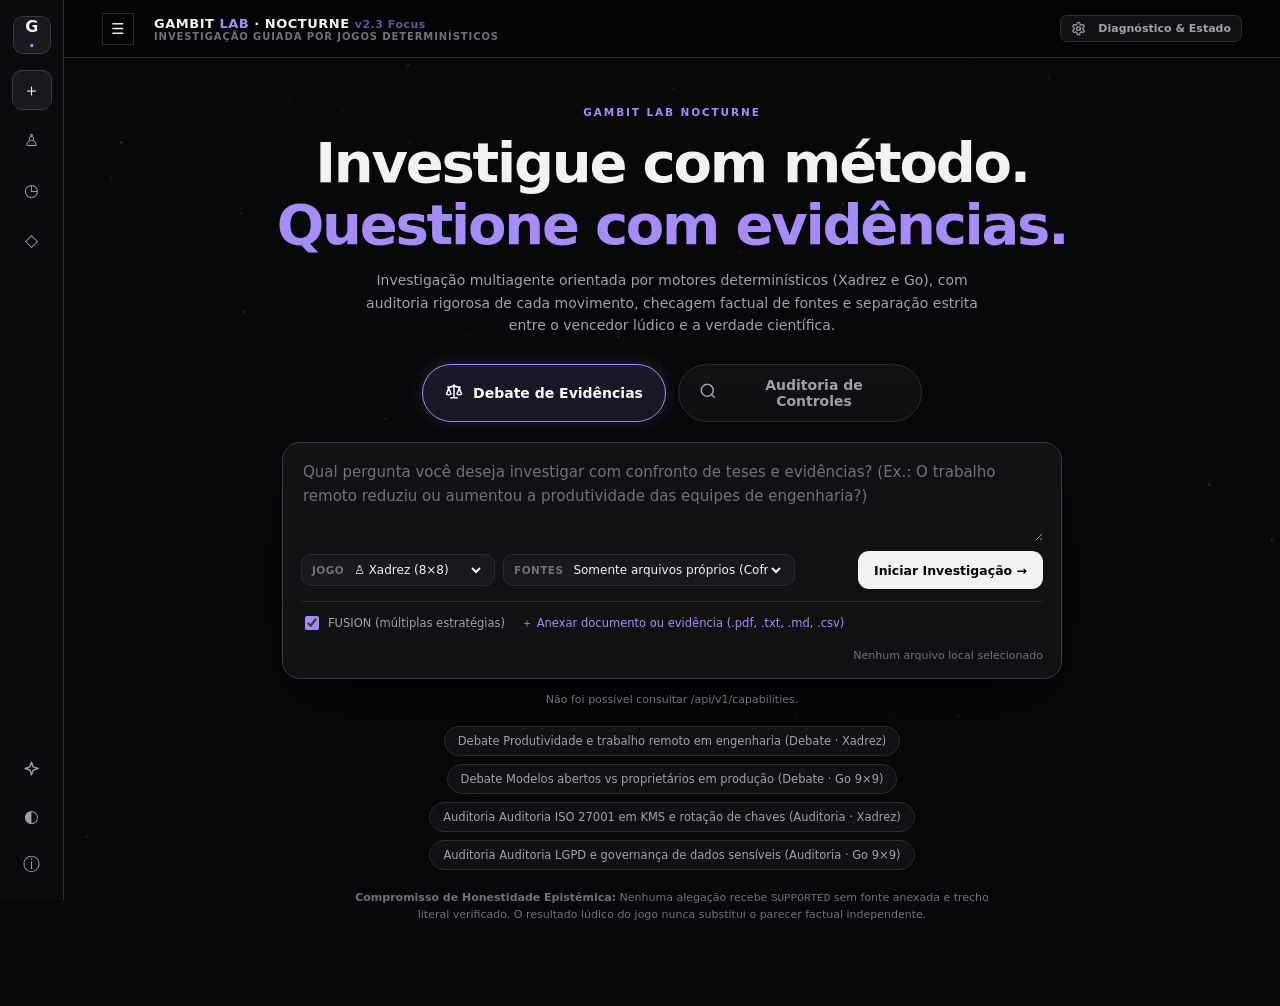
==== commit b1faf5c4: "fix(epistemic): v2.5.1 thematic relevance, strict arbitration and 2D board centering" ====
--- a/apps/web/index.html
+++ b/apps/web/index.html
@@ -1529,10 +1529,11 @@
 .board-frame-2d {
   display: none;
   width: 100%;
-  min-height: 480px;
+  min-height: 468px;
   align-items: center;
   justify-content: center;
-  padding: 16px;
+  padding: 12px;
+  margin: 0 auto;
 }
 .board-2d-inner {
   display: flex;
@@ -3934,10 +3935,24 @@
   viewMode = v;
   document.getElementById('btn3D').classList.toggle('active', v === '3d');
   document.getElementById('btn2D').classList.toggle('active', v === '2d');
-  document.getElementById('stage').style.display = v === '3d' ? 'block' : 'none';
-  document.getElementById('board2D').style.display = v === '2d' ? 'flex' : 'none';
-  if (v === '2d') render2DBoard();
-  else requestAnimationFrame(render3DScene);
+
+  const stageContainer = document.getElementById('stageContainer');
+  const board2D = document.getElementById('board2D');
+  if (stageContainer) stageContainer.style.display = (v === '3d' ? 'flex' : 'none');
+  if (board2D) board2D.style.display = (v === '2d' ? 'flex' : 'none');
+
+  const sceneNote = document.getElementById('sceneNote');
+  if (sceneNote) {
+    sceneNote.textContent = (v === '3d')
+      ? 'Arraste para orbitar em 3D · Coordenadas sincronizadas · Clique nas casas para inspecionar'
+      : 'Visão 2D Vetorial Acessível · Clique nas casas para inspecionar dossiês e confrontos';
+  }
+
+  if (v === '2d') {
+    render2DBoard();
+  } else {
+    requestAnimationFrame(render3DScene);
+  }
 }
 
 function inspectCell(c, r, label) {
@@ -5388,6 +5403,11 @@
 function draw3DCoordinates(vp, width, height, size, offset) {
   const ovCanvas = document.getElementById('stageCoordsOverlay');
   if (!ovCanvas) return;
+  if (viewMode !== '3d') {
+    const ctx = ovCanvas.getContext('2d');
+    ctx.clearRect(0, 0, ovCanvas.width, ovCanvas.height);
+    return;
+  }
   const dpr = Math.min(window.devicePixelRatio || 1, 2);
   const w = Math.max(1, Math.floor(ovCanvas.clientWidth * dpr));
   const h = Math.max(1, Math.floor(ovCanvas.clientHeight * dpr));
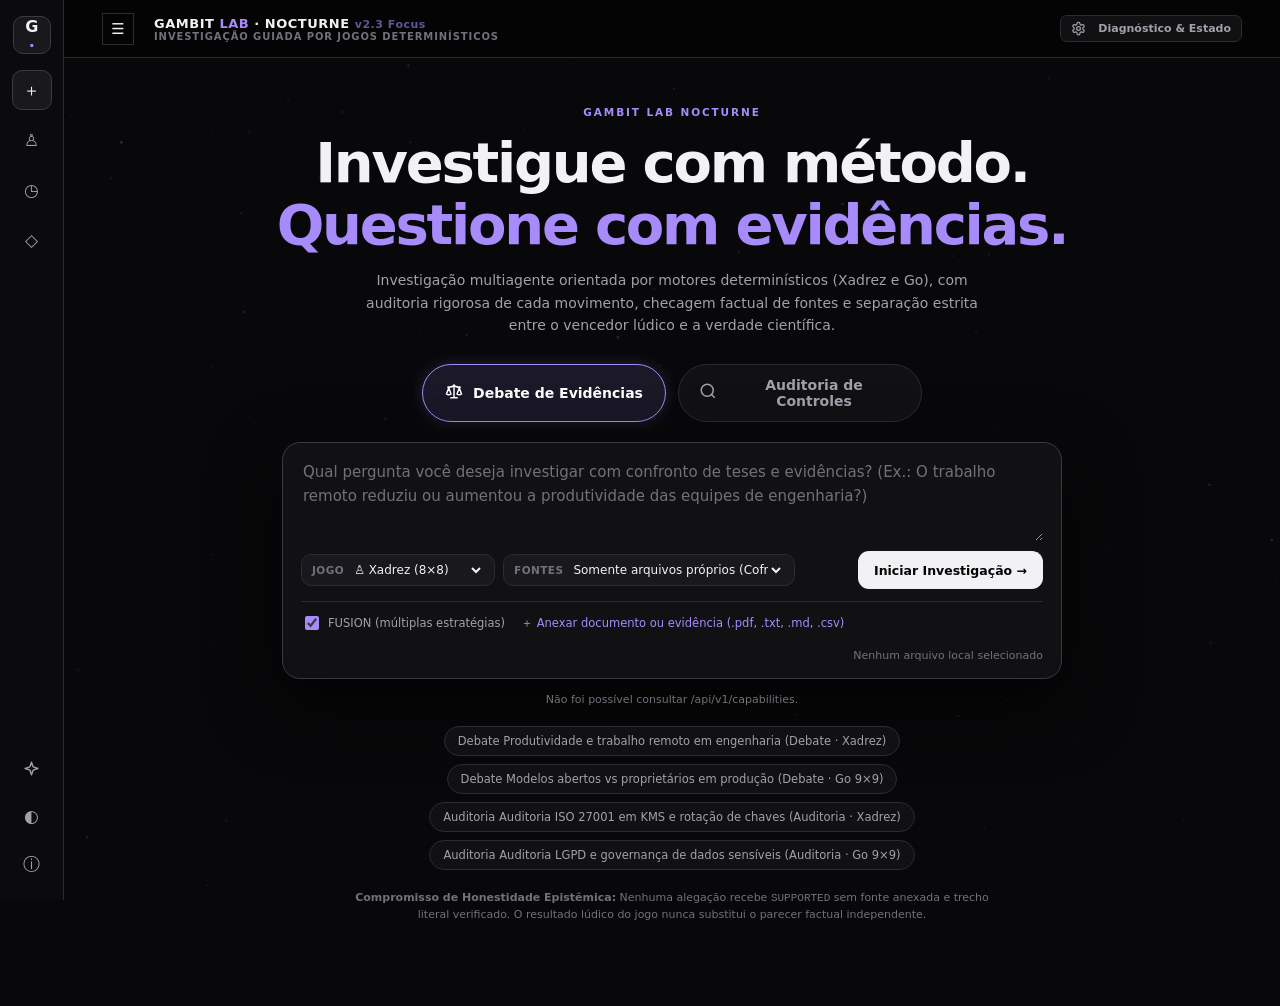
==== commit db44db24: "feat: atualiza index.html e adiciona script iniciar.bat" ====
--- a/apps/web/index.html
+++ b/apps/web/index.html
@@ -3138,7 +3138,7 @@
     selectPieceAndReachability(p.piece_id, sq);
   } else {
     // Limpa seleção se clicou no vazio
-    if (selectedPieceId && (!targetOpp)) {
+    if (selectedPieceId) {
       selectedPieceId = null;
       selectedPieceCoord = null;
       selectedPieceReachability = null;
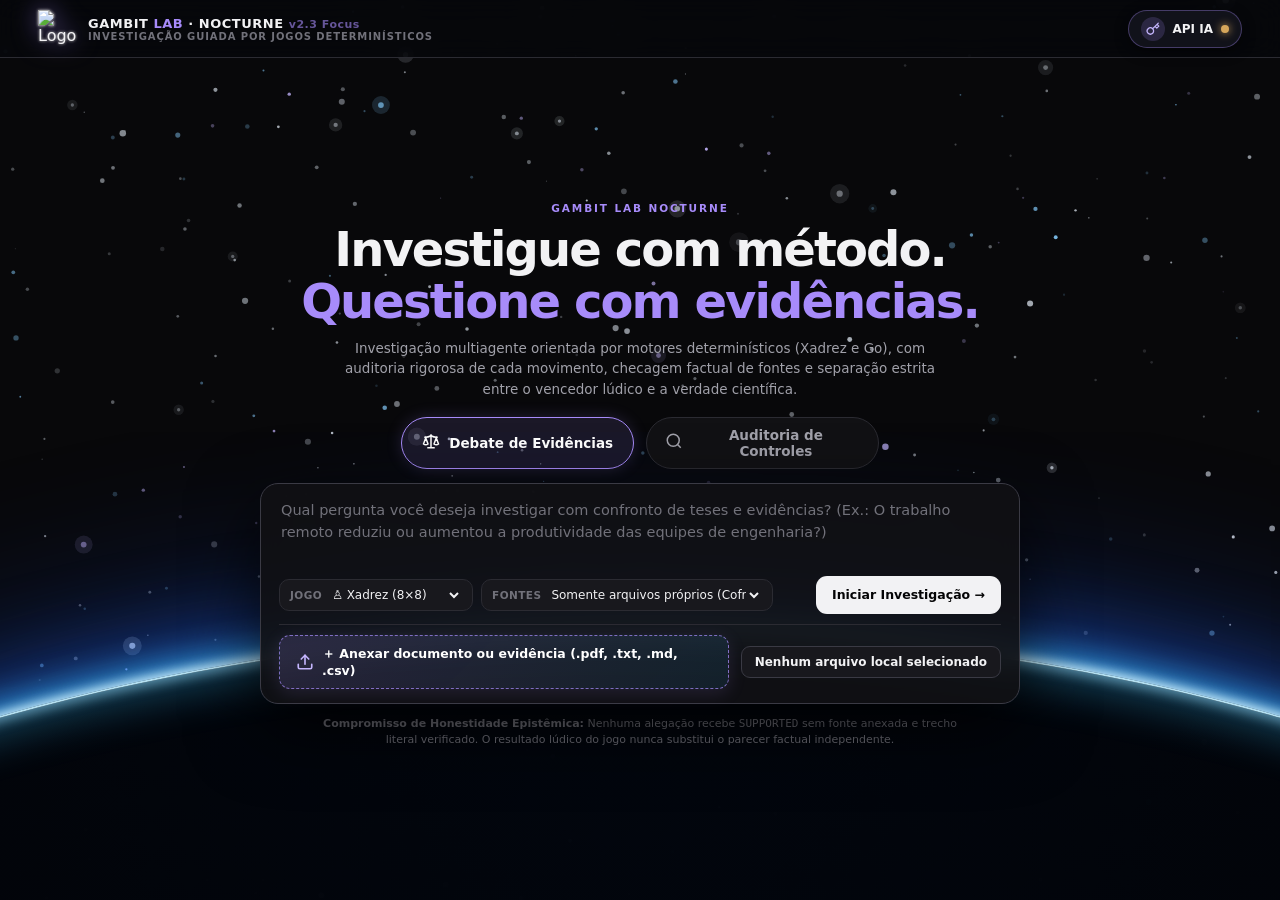
==== commit f9b4e51b: "feat(ui,match): aba Resultado ao lado do tabuleiro, Cburnett 2D, busca web relevante e README detalh" ====
--- a/apps/web/index.html
+++ b/apps/web/index.html
@@ -53,25 +53,64 @@
 a { color: var(--accent); text-decoration: none; }
 a:hover { text-decoration: underline; }
 
-/* Fundo Estelar Sutil (Nocturne: discreto na Home, <= 8% no Workspace, sem planetas competindo) */
+/* Fundo Estelar Vivo e Silhueta Planetária (Mais visível na Home) */
 #space {
   position: fixed;
   inset: 0;
-  z-index: -3;
+  z-index: 0;
   width: 100%;
   height: 100%;
   pointer-events: none;
-  opacity: 0.34;
+  opacity: 0.94;
   transition: opacity 0.4s ease;
 }
 body.in-workspace #space {
-  opacity: 0.08;
+  opacity: 0.16;
 }
 html[data-theme="cosmic"] #space {
-  opacity: 0.75;
+  opacity: 0.98;
 }
 body.in-workspace html[data-theme="cosmic"] #space {
+  opacity: 0.22;
+}
+
+/* Silhueta do Mundo / Horizonte Planetário Iluminado (inspirado na referência) */
+.world-horizon {
+  position: fixed;
+  left: 0;
+  right: 0;
+  bottom: 0;
+  height: 52vh;
+  z-index: 1;
+  pointer-events: none;
+  overflow: hidden;
+  transition: opacity 0.5s ease;
+}
+body.in-workspace .world-horizon {
   opacity: 0.15;
+}
+.world-horizon-glow {
+  position: absolute;
+  left: 50%;
+  bottom: -145vh;
+  transform: translateX(-50%);
+  width: 220vw;
+  height: 175vh;
+  border-radius: 50%;
+  background: radial-gradient(
+    ellipse at 50% 0%,
+    rgba(2, 6, 14, 0.99) 0%,
+    #020409 42%,
+    #010204 100%
+  );
+  border-top: 2.5px solid rgba(190, 238, 255, 0.95);
+  box-shadow:
+    0 -3px 12px rgba(224, 247, 255, 0.92),
+    0 -10px 34px rgba(56, 189, 248, 0.78),
+    0 -28px 85px rgba(37, 99, 235, 0.52),
+    0 -70px 170px rgba(29, 78, 216, 0.28),
+    inset 0 18px 42px rgba(56, 189, 248, 0.32),
+    inset 0 4px 12px rgba(186, 230, 253, 0.55);
 }
 
 .planet {
@@ -81,90 +120,34 @@
   pointer-events: none;
   display: none;
 }
-html[data-theme="cosmic"] body:not(.in-workspace) .planet {
-  display: block;
-}
-.p1 {
-  width: 190px; height: 190px; right: 8%; top: 13%;
-  background: radial-gradient(circle at 28% 25%, #d1e2e8 0%, #6c96b3 12%, #224869 47%, #0a192e 76%);
-  opacity: 0.5;
-}
-.p2 {
-  width: 100px; height: 100px; left: 12%; bottom: 8%;
-  background: radial-gradient(circle at 23% 18%, #c6a5bd, #7d537f 33%, #241830 75%);
-  opacity: 0.32;
-}
-.p3 {
-  width: 42px; height: 42px; right: 25%; bottom: 14%;
-  background: radial-gradient(circle at 25% 20%, #c2eae2, #246f7d 45%, #132438 88%);
-  opacity: 0.4;
-}
-
-/* Estrutura Principal */
+
+/* Estrutura Principal (Sem navbar lateral) */
 .app {
   display: flex;
   min-height: 100vh;
+  position: relative;
+  z-index: 2;
 }
 .rail {
-  width: 64px;
-  flex: none;
-  position: fixed;
-  left: 0; top: 0; bottom: 0;
-  border-right: 1px solid var(--border);
-  background: var(--sidebar);
-  display: flex;
-  flex-direction: column;
-  align-items: center;
-  gap: 10px;
-  padding: 16px 8px;
-  z-index: 20;
-}
-.logo {
-  width: 38px;
-  height: 38px;
-  display: grid;
-  place-items: center;
-  background: var(--panel-elevated);
-  border: 1px solid var(--border-strong);
-  color: var(--text);
-  border-radius: 10px;
-  font-weight: 800;
-  font-size: 16px;
-  letter-spacing: -0.03em;
-  margin-bottom: 6px;
-}
-.logo span { color: var(--accent); }
-.rail-btn {
-  width: 40px;
-  height: 40px;
-  display: grid;
-  place-items: center;
-  border-radius: 10px;
-  border: 1px solid transparent;
-  background: transparent;
-  color: var(--muted);
-  font-size: 17px;
-  transition: background 0.15s, color 0.15s, border-color 0.15s;
-}
-.rail-btn:hover, .rail-btn.active {
-  background: var(--panel-elevated);
-  border-color: var(--border-strong);
-  color: var(--text);
-}
-.rail-bottom {
-  margin-top: auto;
-  display: flex;
-  flex-direction: column;
-  gap: 8px;
+  display: none !important;
+}
+.rail-toggle {
+  display: none !important;
 }
 
 .main {
-  margin-left: 64px;
-  width: calc(100% - 64px);
+  margin-left: 0 !important;
+  width: 100% !important;
   min-width: 0;
-}
-
-/* Topbar Minimalista */
+  position: relative;
+  z-index: 2;
+}
+
+/* Topbar com Logo e Botão de Chave API Discreto no Canto */
+body:not(.in-workspace) {
+  height: 100vh;
+  overflow: hidden;
+}
 .topbar {
   height: 58px;
   display: flex;
@@ -172,17 +155,152 @@
   justify-content: space-between;
   padding: 0 clamp(18px, 3vw, 38px);
   border-bottom: 1px solid var(--border);
-  background: rgba(4, 4, 5, 0.86);
-  backdrop-filter: blur(12px);
+  background: rgba(6, 7, 11, 0.88);
+  backdrop-filter: blur(14px);
   position: sticky;
   top: 0;
-  z-index: 15;
+  z-index: 40;
+  gap: 16px;
+}
+.brand-wrap {
+  display: flex;
+  align-items: center;
   gap: 12px;
 }
-.brand-wrap {
-  display: flex;
-  align-items: baseline;
-  gap: 10px;
+.brand-logo-img {
+  width: 38px;
+  height: 38px;
+  object-fit: contain;
+  filter: drop-shadow(0 0 1.5px rgba(255, 255, 255, 0.78)) drop-shadow(0 0 12px rgba(167, 139, 250, 0.55));
+  transition: transform 0.2s ease;
+}
+.brand-logo-img:hover {
+  transform: scale(1.06);
+}
+
+/* Botão de Chave API no Canto Superior Direito + Popover Expansível */
+.api-key-corner-wrap {
+  position: relative;
+  display: inline-flex;
+  align-items: center;
+}
+.api-key-trigger {
+  display: inline-flex;
+  align-items: center;
+  gap: 8px;
+  padding: 6px 12px;
+  border-radius: 999px;
+  background: rgba(20, 22, 30, 0.85);
+  border: 1px solid rgba(167, 139, 250, 0.35);
+  color: var(--text);
+  font-size: 12px;
+  font-weight: 600;
+  cursor: pointer;
+  transition: all 0.2s ease;
+  box-shadow: 0 4px 14px rgba(0, 0, 0, 0.4);
+}
+.api-key-trigger:hover, .api-key-trigger.open {
+  border-color: var(--accent);
+  background: rgba(167, 139, 250, 0.14);
+  box-shadow: 0 0 18px rgba(167, 139, 250, 0.28);
+}
+.api-key-icon-badge {
+  width: 24px;
+  height: 24px;
+  border-radius: 50%;
+  background: rgba(167, 139, 250, 0.18);
+  color: #C4B5FD;
+  display: inline-flex;
+  align-items: center;
+  justify-content: center;
+}
+.api-key-dot {
+  width: 8px;
+  height: 8px;
+  border-radius: 50%;
+  background: var(--warning);
+  box-shadow: 0 0 8px var(--warning);
+  transition: all 0.25s ease;
+}
+.api-key-dot.ok {
+  background: #34D399;
+  box-shadow: 0 0 10px #34D399;
+}
+.api-key-popover {
+  position: absolute;
+  top: calc(100% + 10px);
+  right: 0;
+  width: 380px;
+  background: rgba(15, 16, 22, 0.96);
+  backdrop-filter: blur(20px);
+  border: 1px solid rgba(167, 139, 250, 0.42);
+  border-radius: 14px;
+  padding: 16px;
+  box-shadow: 0 20px 55px rgba(0, 0, 0, 0.85), 0 0 28px rgba(167, 139, 250, 0.16);
+  display: none;
+  flex-direction: column;
+  gap: 12px;
+  z-index: 100;
+  animation: popFadeIn 0.18s ease-out;
+}
+.api-key-popover.open {
+  display: flex;
+}
+@keyframes popFadeIn {
+  from { opacity: 0; transform: translateY(-6px) scale(0.98); }
+  to { opacity: 1; transform: translateY(0) scale(1); }
+}
+.api-pop-head {
+  display: flex;
+  align-items: center;
+  justify-content: space-between;
+  gap: 8px;
+}
+.api-pop-title {
+  font-size: 12.5px;
+  font-weight: 700;
+  color: var(--text);
+  display: inline-flex;
+  align-items: center;
+  gap: 6px;
+}
+.api-pop-desc {
+  font-size: 11.5px;
+  color: var(--muted);
+  margin: 0;
+  line-height: 1.45;
+}
+.api-pop-input-row {
+  display: flex;
+  gap: 8px;
+  align-items: center;
+}
+.top-api-input {
+  flex: 1;
+  background: rgba(8, 9, 13, 0.9);
+  border: 1px solid var(--border-strong);
+  border-radius: 8px;
+  padding: 8px 11px;
+  color: var(--text);
+  font-size: 12px;
+  outline: none;
+  transition: border-color 0.2s ease, box-shadow 0.2s ease;
+}
+.top-api-input:focus {
+  border-color: var(--accent);
+  box-shadow: 0 0 0 2px rgba(167, 139, 250, 0.22);
+}
+.top-api-input::placeholder {
+  color: var(--subtle);
+}
+.api-pop-foot {
+  display: flex;
+  align-items: center;
+  justify-content: space-between;
+  padding-top: 8px;
+  border-top: 1px solid var(--border);
+  font-size: 11px;
+  color: var(--muted);
 }
 .brand {
   font-weight: 750;
@@ -280,14 +398,16 @@
   border-radius: 7px;
 }
 
-/* FASE 1: Home Conversacional (Pergunta Primeiro) */
+/* FASE 1: Home Conversacional (Sem Scroll, Tudo na Mesma Tela) */
 .home {
-  min-height: calc(100vh - 58px);
+  height: calc(100vh - 58px);
+  min-height: 0;
+  overflow: hidden;
   display: flex;
   flex-direction: column;
   align-items: center;
   justify-content: center;
-  padding: 48px 20px 72px;
+  padding: 12px 20px 20px;
 }
 .home.hides { display: none !important; }
 .eyebrow {
@@ -296,14 +416,14 @@
   letter-spacing: 0.18em;
   font-weight: 700;
   text-transform: uppercase;
-  margin-bottom: 14px;
+  margin-bottom: 10px;
 }
 .home h1 {
-  font-size: clamp(32px, 4.4vw, 56px);
+  font-size: clamp(30px, 3.8vw, 48px);
   text-align: center;
   letter-spacing: -0.04em;
-  line-height: 1.1;
-  margin: 0 0 14px;
+  line-height: 1.08;
+  margin: 0 0 10px;
   font-weight: 750;
   color: var(--text);
 }
@@ -314,32 +434,33 @@
 .subtitle {
   text-align: center;
   color: var(--muted);
-  line-height: 1.6;
+  line-height: 1.5;
   max-width: 620px;
-  margin: 0 0 28px;
-  font-size: 14px;
+  margin: 0 0 18px;
+  font-size: 13.5px;
 }
 
 .prompt-shell {
-  width: min(780px, 100%);
-  background: var(--panel);
+  width: min(760px, 100%);
+  background: rgba(17, 17, 20, 0.92);
+  backdrop-filter: blur(12px);
   border: 1px solid var(--border-strong);
-  box-shadow: 0 24px 70px rgba(0, 0, 0, 0.75);
+  box-shadow: 0 24px 70px rgba(0, 0, 0, 0.78);
   border-radius: 18px;
-  padding: 16px 18px;
+  padding: 14px 18px;
 }
 .prompt-shell textarea {
   display: block;
   width: 100%;
   border: 0;
   outline: 0;
-  resize: vertical;
-  min-height: 82px;
-  max-height: 200px;
+  resize: none;
+  min-height: 68px;
+  max-height: 110px;
   color: var(--text);
   background: transparent;
-  font-size: 15px;
-  line-height: 1.55;
+  font-size: 14.5px;
+  line-height: 1.5;
 }
 .prompt-shell textarea::placeholder { color: var(--subtle); }
 
@@ -401,62 +522,69 @@
 
 .prompt-opts {
   display: flex;
-  gap: 16px;
+  gap: 12px;
   flex-wrap: wrap;
   align-items: center;
-  margin-top: 12px;
-  color: var(--muted);
-  font-size: 11.5px;
+  justify-content: space-between;
+  margin-top: 10px;
+  color: var(--text);
+  font-size: 13px;
   border-top: 1px solid var(--border);
-  padding-top: 11px;
+  padding-top: 10px;
 }
 .prompt-opts label {
   display: inline-flex;
   align-items: center;
-  gap: 6px;
+  gap: 8px;
   cursor: pointer;
 }
 .prompt-opts input[type="checkbox"] { accent-color: var(--accent); width: 14px; height: 14px; }
-.mini-info { color: var(--subtle); font-size: 11px; margin-left: auto; }
+
+.attach-label {
+  flex: 1;
+  min-width: 280px;
+  padding: 10px 16px;
+  border-radius: 11px;
+  border: 1.5px dashed rgba(167, 139, 250, 0.72);
+  background: linear-gradient(135deg, rgba(167, 139, 250, 0.16) 0%, rgba(56, 189, 248, 0.10) 100%);
+  color: #FFFFFF !important;
+  font-weight: 650;
+  font-size: 12.5px;
+  box-shadow: 0 4px 18px rgba(167, 139, 250, 0.14);
+  transition: all 0.2s ease;
+}
+.attach-label:hover {
+  border-color: #C4B5FD;
+  background: linear-gradient(135deg, rgba(167, 139, 250, 0.26) 0%, rgba(56, 189, 248, 0.18) 100%);
+  box-shadow: 0 6px 24px rgba(167, 139, 250, 0.28);
+  transform: translateY(-1px);
+}
+.mini-info {
+  color: var(--text);
+  background: var(--panel-elevated);
+  border: 1px solid var(--border-strong);
+  padding: 8px 13px;
+  border-radius: 9px;
+  font-size: 12px;
+  font-weight: 600;
+  margin-left: auto;
+}
 
 .cap-strip {
-  display: flex;
-  gap: 8px;
-  flex-wrap: wrap;
-  justify-content: center;
-  margin-top: 14px;
-  font-size: 11px;
-  color: var(--subtle);
+  display: none !important;
 }
 
 .suggestions {
-  display: flex;
-  gap: 8px;
-  flex-wrap: wrap;
-  max-width: 800px;
-  justify-content: center;
-  margin-top: 20px;
-}
-.suggestions button {
-  background: var(--panel);
-  border: 1px solid var(--border);
-  color: var(--muted);
-  border-radius: 999px;
-  padding: 7px 13px;
-  font-size: 11.5px;
-  transition: border-color 0.15s, color 0.15s;
-}
-.suggestions button:hover {
-  color: var(--text);
-  border-color: var(--border-strong);
+  display: none !important;
 }
 .caption {
   font-size: 11px;
   color: var(--subtle);
-  margin-top: 20px;
+  margin-top: 12px;
+  margin-bottom: 0;
   text-align: center;
   max-width: 640px;
-  line-height: 1.5;
+  line-height: 1.45;
 }
 
 /* FASE 2: Workspace de Investigação Nocturne */
@@ -741,23 +869,28 @@
   max-height: 760px;
 }
 .tab-nav {
-  display: grid;
-  grid-template-columns: repeat(4, 1fr);
+  display: flex;
+  flex-wrap: nowrap;
+  overflow-x: auto;
   border-bottom: 1px solid var(--border);
   background: #08090c;
-}
+  scrollbar-width: none;
+}
+.tab-nav::-webkit-scrollbar { display: none; }
 .tab-btn {
+  flex: 1 1 0;
   background: transparent;
   border: 0;
   border-bottom: 2px solid transparent;
   color: var(--muted);
-  padding: 12px 8px;
-  font-size: 12px;
+  padding: 9px 5px;
+  font-size: 11px;
   font-weight: 650;
   display: inline-flex;
   align-items: center;
   justify-content: center;
-  gap: 5px;
+  gap: 4px;
+  white-space: nowrap;
   transition: color 0.15s, border-color 0.15s, background 0.15s;
 }
 .tab-btn:hover { color: var(--text); background: rgba(255,255,255,0.02); }
@@ -1115,58 +1248,58 @@
 .dual-conclusion-card {
   background: var(--panel);
   border: 1px solid var(--border-strong);
-  border-radius: 14px;
-  padding: 18px 22px;
-  margin-bottom: 20px;
-  box-shadow: 0 10px 32px rgba(0, 0, 0, 0.45);
-  animation: fadeIn 0.4s ease;
+  border-radius: 12px;
+  padding: 14px 16px;
+  margin-bottom: 12px;
+  box-shadow: 0 6px 20px rgba(0, 0, 0, 0.35);
+  animation: fadeIn 0.35s ease;
 }
 .dcc-header {
   display: flex;
   justify-content: space-between;
   align-items: center;
-  margin-bottom: 16px;
+  margin-bottom: 12px;
   flex-wrap: wrap;
-  gap: 10px;
+  gap: 8px;
 }
 .dcc-title-wrap {
   display: flex;
   align-items: center;
-  gap: 10px;
+  gap: 8px;
 }
 .dcc-badge {
   font-family: var(--font-mono, monospace);
-  font-size: 10.5px;
+  font-size: 10px;
   text-transform: uppercase;
   letter-spacing: 0.08em;
-  padding: 3px 8px;
-  border-radius: 6px;
+  padding: 2px 7px;
+  border-radius: 5px;
   background: rgba(121, 134, 203, 0.15);
   color: var(--accent);
   border: 1px solid rgba(121, 134, 203, 0.35);
 }
 .dcc-header h3 {
   margin: 0;
-  font-size: 16px;
+  font-size: 14.5px;
   font-weight: 700;
   color: var(--text);
 }
 .dcc-actions {
   display: flex;
-  gap: 8px;
+  gap: 6px;
   align-items: center;
 }
 .dcc-grid {
   display: grid;
-  grid-template-columns: 1fr 1.25fr;
-  gap: 16px;
-  margin-bottom: 16px;
+  grid-template-columns: 1fr 1fr;
+  gap: 10px;
+  margin-bottom: 10px;
 }
 .dcc-column {
   background: var(--panel-elevated);
   border: 1px solid var(--border);
-  border-radius: 10px;
-  padding: 14px 16px;
+  border-radius: 9px;
+  padding: 11px 13px;
   position: relative;
   overflow: hidden;
 }
@@ -1442,12 +1575,32 @@
   box-shadow: 0 0 12px rgba(121, 134, 203, 0.2);
 }
 .stage-icon {
-  font-size: 16px;
-  width: 24px;
-  text-align: center;
+  width: 34px;
+  height: 34px;
+  min-width: 34px;
+  border-radius: 8px;
+  display: flex;
+  align-items: center;
+  justify-content: center;
+  flex-shrink: 0;
+  background: rgba(167, 139, 250, 0.12);
+  border: 1px solid rgba(167, 139, 250, 0.24);
+  color: #C4B5FD;
+}
+.stage-row.done .stage-icon {
+  background: rgba(77, 182, 172, 0.14);
+  border-color: rgba(77, 182, 172, 0.35);
+  color: #80cbc4;
+}
+.stage-row.active .stage-icon {
+  background: rgba(167, 139, 250, 0.22);
+  border-color: var(--accent);
+  color: #FFFFFF;
+  box-shadow: 0 0 10px rgba(167, 139, 250, 0.35);
 }
 .stage-info {
   flex: 1;
+  min-width: 0;
 }
 .stage-name {
   font-size: 12.5px;
@@ -1762,21 +1915,21 @@
   display: flex;
   justify-content: center;
   gap: 12px;
-  margin: 0 auto 20px auto;
-  max-width: 540px;
+  margin: 0 auto 14px auto;
+  max-width: 520px;
 }
 .mode-pill {
   flex: 1;
   display: flex;
   align-items: center;
   justify-content: center;
-  gap: 10px;
-  padding: 12px 20px;
+  gap: 9px;
+  padding: 9px 18px;
   background: var(--panel);
   border: 1px solid var(--border);
   border-radius: 9999px;
   color: var(--muted);
-  font-size: 14px;
+  font-size: 13.5px;
   font-weight: 600;
   cursor: pointer;
   transition: all 0.2s ease;
@@ -2220,6 +2373,9 @@
 <body>
 
 <canvas id="space" aria-hidden="true"></canvas>
+<div class="world-horizon" id="worldHorizon" aria-hidden="true">
+  <div class="world-horizon-glow"></div>
+</div>
 <div class="planet p1" style="display:none;" aria-hidden="true"></div>
 <div class="planet p2" style="display:none;" aria-hidden="true"></div>
 <div class="planet p3" style="display:none;" aria-hidden="true"></div>
@@ -2253,42 +2409,44 @@
 </g>
 </symbol>
 <symbol id="white-bishop" viewBox="0 0 45 45">
-<g fill-rule="evenodd" stroke-linecap="round" stroke-linejoin="round">
-<g fill="#F8F8FA" stroke-linecap="butt"><path d="M9 36c3.39-.97 10.11.43 13.5-2 3.39 2.43 10.11 1.03 13.5 2 0 0 1.65.54 3 2-.68.97-1.65.99-3 .5-3.39-.97-10.11.46-13.5-1-3.39 1.46-10.11.03-13.5 1-1.354.49-2.323.47-3-.5 1.354-1.94 3-2 3-2zM15 32c2.5 2.5 12.5 2.5 15 0 .5-1.5 0-2 0-2 0-2.5-2.5-4-2.5-4 5.5-1.5 6-11.5-5-15.5-11 4-10.5 14-5 15.5 0 0-2.5 1.5-2.5 4 0 0-.5.5 0 2zM25 8a2.5 2.5 0 1 1-5 0 2.5 2.5 0 1 1 5 0z"/>
+<g fill="none" fill-rule="evenodd" stroke="#141418" stroke-width="1.5" stroke-linecap="round" stroke-linejoin="round">
+<g fill="#F8F8FA" stroke-linecap="butt"><path d="M9 36c3.39-.97 10.11.43 13.5-2 3.39 2.43 10.11 1.03 13.5 2 0 0 1.65.54 3 2-.68.97-1.65.99-3 .5-3.39-.97-10.11.46-13.5-1-3.39 1.46-10.11.03-13.5 1-1.354.49-2.323.47-3-.5 1.354-1.94 3-2 3-2zM15 32c2.5 2.5 12.5 2.5 15 0 .5-1.5 0-2 0-2 0-2.5-2.5-4-2.5-4 5.5-1.5 6-11.5-5-15.5-11 4-10.5 14-5 15.5 0 0-2.5 1.5-2.5 4 0 0-.5.5 0 2zM25 8a2.5 2.5 0 1 1-5 0 2.5 2.5 0 1 1 5 0z"/></g>
+<path d="M17.5 26h10M15 30h15m-7.5-14.5v5M20 18h5" stroke-linejoin="miter"/>
 </g>
 </symbol>
 <symbol id="w-bishop" viewBox="0 0 45 45">
-<g fill-rule="evenodd" stroke-linecap="round" stroke-linejoin="round">
-<g fill="#F8F8FA" stroke-linecap="butt"><path d="M9 36c3.39-.97 10.11.43 13.5-2 3.39 2.43 10.11 1.03 13.5 2 0 0 1.65.54 3 2-.68.97-1.65.99-3 .5-3.39-.97-10.11.46-13.5-1-3.39 1.46-10.11.03-13.5 1-1.354.49-2.323.47-3-.5 1.354-1.94 3-2 3-2zM15 32c2.5 2.5 12.5 2.5 15 0 .5-1.5 0-2 0-2 0-2.5-2.5-4-2.5-4 5.5-1.5 6-11.5-5-15.5-11 4-10.5 14-5 15.5 0 0-2.5 1.5-2.5 4 0 0-.5.5 0 2zM25 8a2.5 2.5 0 1 1-5 0 2.5 2.5 0 1 1 5 0z"/>
+<g fill="none" fill-rule="evenodd" stroke="#141418" stroke-width="1.5" stroke-linecap="round" stroke-linejoin="round">
+<g fill="#F8F8FA" stroke-linecap="butt"><path d="M9 36c3.39-.97 10.11.43 13.5-2 3.39 2.43 10.11 1.03 13.5 2 0 0 1.65.54 3 2-.68.97-1.65.99-3 .5-3.39-.97-10.11.46-13.5-1-3.39 1.46-10.11.03-13.5 1-1.354.49-2.323.47-3-.5 1.354-1.94 3-2 3-2zM15 32c2.5 2.5 12.5 2.5 15 0 .5-1.5 0-2 0-2 0-2.5-2.5-4-2.5-4 5.5-1.5 6-11.5-5-15.5-11 4-10.5 14-5 15.5 0 0-2.5 1.5-2.5 4 0 0-.5.5 0 2zM25 8a2.5 2.5 0 1 1-5 0 2.5 2.5 0 1 1 5 0z"/></g>
+<path d="M17.5 26h10M15 30h15m-7.5-14.5v5M20 18h5" stroke-linejoin="miter"/>
 </g>
 </symbol>
 <symbol id="white-rook" viewBox="0 0 45 45">
-<g fill-rule="evenodd" stroke-linecap="round" stroke-linejoin="round">
+<g fill="#F8F8FA" fill-rule="evenodd" stroke="#141418" stroke-width="1.5" stroke-linecap="round" stroke-linejoin="round">
 <path d="M9 39h27v-3H9v3zM12 36v-4h21v4H12zM11 14V9h4v2h5V9h5v2h5V9h4v5" stroke-linecap="butt"/><path d="M34 14l-3 3H14l-3-3"/><path d="M31 17v12.5H14V17" stroke-linecap="butt" stroke-linejoin="miter"/><path d="M31 29.5l1.5 2.5h-20l1.5-2.5"/><path d="M11 14h23" fill="none" stroke-linejoin="miter"/>
 </g>
 </symbol>
 <symbol id="w-rook" viewBox="0 0 45 45">
-<g fill-rule="evenodd" stroke-linecap="round" stroke-linejoin="round">
+<g fill="#F8F8FA" fill-rule="evenodd" stroke="#141418" stroke-width="1.5" stroke-linecap="round" stroke-linejoin="round">
 <path d="M9 39h27v-3H9v3zM12 36v-4h21v4H12zM11 14V9h4v2h5V9h5v2h5V9h4v5" stroke-linecap="butt"/><path d="M34 14l-3 3H14l-3-3"/><path d="M31 17v12.5H14V17" stroke-linecap="butt" stroke-linejoin="miter"/><path d="M31 29.5l1.5 2.5h-20l1.5-2.5"/><path d="M11 14h23" fill="none" stroke-linejoin="miter"/>
 </g>
 </symbol>
 <symbol id="white-queen" viewBox="0 0 45 45">
-<g fill-rule="evenodd" stroke-linecap="round" stroke-linejoin="round">
+<g fill="#F8F8FA" fill-rule="evenodd" stroke="#141418" stroke-width="1.5" stroke-linecap="round" stroke-linejoin="round">
 <path d="M8 12a2 2 0 1 1-4 0 2 2 0 1 1 4 0zM24.5 7.5a2 2 0 1 1-4 0 2 2 0 1 1 4 0zM41 12a2 2 0 1 1-4 0 2 2 0 1 1 4 0zM16 8.5a2 2 0 1 1-4 0 2 2 0 1 1 4 0zM33 9a2 2 0 1 1-4 0 2 2 0 1 1 4 0z"/><path d="M9 26c8.5-1.5 21-1.5 27 0l2-12-7 11V11l-5.5 13.5-3-15-3 15-5.5-14V25L7 14l2 12zM9 26c0 2 1.5 2 2.5 4 1 1.5 1 1 .5 3.5-1.5 1-1.5 2.5-1.5 2.5-1.5 1.5.5 2.5.5 2.5 6.5 1 16.5 1 23 0 0 0 1.5-1 0-2.5 0 0 .5-1.5-1-2.5-.5-2.5-.5-2 .5-3.5 1-2 2.5-2 2.5-4-8.5-1.5-18.5-1.5-27 0z" stroke-linecap="butt"/><path d="M11.5 30c3.5-1 18.5-1 22 0M12 33.5c6-1 15-1 21 0" fill="none"/>
 </g>
 </symbol>
 <symbol id="w-queen" viewBox="0 0 45 45">
-<g fill-rule="evenodd" stroke-linecap="round" stroke-linejoin="round">
+<g fill="#F8F8FA" fill-rule="evenodd" stroke="#141418" stroke-width="1.5" stroke-linecap="round" stroke-linejoin="round">
 <path d="M8 12a2 2 0 1 1-4 0 2 2 0 1 1 4 0zM24.5 7.5a2 2 0 1 1-4 0 2 2 0 1 1 4 0zM41 12a2 2 0 1 1-4 0 2 2 0 1 1 4 0zM16 8.5a2 2 0 1 1-4 0 2 2 0 1 1 4 0zM33 9a2 2 0 1 1-4 0 2 2 0 1 1 4 0z"/><path d="M9 26c8.5-1.5 21-1.5 27 0l2-12-7 11V11l-5.5 13.5-3-15-3 15-5.5-14V25L7 14l2 12zM9 26c0 2 1.5 2 2.5 4 1 1.5 1 1 .5 3.5-1.5 1-1.5 2.5-1.5 2.5-1.5 1.5.5 2.5.5 2.5 6.5 1 16.5 1 23 0 0 0 1.5-1 0-2.5 0 0 .5-1.5-1-2.5-.5-2.5-.5-2 .5-3.5 1-2 2.5-2 2.5-4-8.5-1.5-18.5-1.5-27 0z" stroke-linecap="butt"/><path d="M11.5 30c3.5-1 18.5-1 22 0M12 33.5c6-1 15-1 21 0" fill="none"/>
 </g>
 </symbol>
 <symbol id="white-king" viewBox="0 0 45 45">
-<g fill-rule="evenodd" stroke-linecap="round" stroke-linejoin="round">
+<g fill="none" fill-rule="evenodd" stroke="#141418" stroke-width="1.5" stroke-linecap="round" stroke-linejoin="round">
 <path d="M22.5 11.63V6M20 8h5" stroke-linejoin="miter"/><path d="M22.5 25s4.5-7.5 3-10.5c0 0-1-2.5-3-2.5s-3 2.5-3 2.5c-1.5 3 3 10.5 3 10.5" fill="#F8F8FA" stroke-linecap="butt" stroke-linejoin="miter"/><path d="M11.5 37c5.5 3.5 15.5 3.5 21 0v-7s9-4.5 6-10.5c-4-6.5-13.5-3.5-16 4V27v-3.5c-3.5-7.5-13-10.5-16-4-3 6 5 10 5 10V37z" fill="#F8F8FA"/><path d="M11.5 30c5.5-3 15.5-3 21 0m-21 3.5c5.5-3 15.5-3 21 0m-21 3.5c5.5-3 15.5-3 21 0"/>
 </g>
 </symbol>
 <symbol id="w-king" viewBox="0 0 45 45">
-<g fill-rule="evenodd" stroke-linecap="round" stroke-linejoin="round">
+<g fill="none" fill-rule="evenodd" stroke="#141418" stroke-width="1.5" stroke-linecap="round" stroke-linejoin="round">
 <path d="M22.5 11.63V6M20 8h5" stroke-linejoin="miter"/><path d="M22.5 25s4.5-7.5 3-10.5c0 0-1-2.5-3-2.5s-3 2.5-3 2.5c-1.5 3 3 10.5 3 10.5" fill="#F8F8FA" stroke-linecap="butt" stroke-linejoin="miter"/><path d="M11.5 37c5.5 3.5 15.5 3.5 21 0v-7s9-4.5 6-10.5c-4-6.5-13.5-3.5-16 4V27v-3.5c-3.5-7.5-13-10.5-16-4-3 6 5 10 5 10V37z" fill="#F8F8FA"/><path d="M11.5 30c5.5-3 15.5-3 21 0m-21 3.5c5.5-3 15.5-3 21 0m-21 3.5c5.5-3 15.5-3 21 0"/>
 </g>
 </symbol>
@@ -2304,51 +2462,59 @@
 </symbol>
 <symbol id="black-knight" viewBox="0 0 45 45">
 <g fill-rule="evenodd" stroke-linecap="round" stroke-linejoin="round">
-<path d="M 22,10 C 32.5,11 38.5,18 38,39 L 15,39 C 15,30 25,32.5 23,18" style="fill:#22232B; stroke:#22232B;"/><path d="M 24,18 C 24.38,20.91 18.45,25.37 16,27 C 13,29 13.18,31.34 11,31 C 9.958,30.06 12.41,27.96 11,28 C 10,28 11.19,29.23 10,30 C 9,30 5.997,31 6,26 C 6,24 12,14 12,14 C 12,14 13.89,12.1 14,10.5 C 13.27,9.506 13.5,8.5 13.5,7.5 C 14.5,6.5 16.5,10 16.5,10 L 18.5,10 C 18.5,10 19.28,8.008 21,7 C 22,7 22,10 22,10" style="fill:#22232B; stroke:#22232B;"/><path d="M 9.5 25.5 A 0.5 0.5 0 1 1 8.5,25.5 A 0.5 0.5 0 1 1 9.5 25.5 z" style="fill:#ececec; stroke:#ececec;"/><path d="M 15 15.5 A 0.5 1.5 0 1 1 14,15.5 A 0.5 1.5 0 1 1 15 15.5 z" transform="matrix(0.866,0.5,-0.5,0.866,9.693,-5.173)" style="fill:#ececec; stroke:#ececec;"/><path d="M 24.55,10.4 L 24.1,11.85 L 24.6,12 C 27.75,13 30.25,14.49 32.5,18.75 C 34.75,23.01 35.75,29.06 35.25,39 L 35.2,39.5 L 37.45,39.5 L 37.5,39 C 38,28.94 36.62,22.15 34.25,17.66 C 31.88,13.17 28.46,11.02 25.06,10.5 L 24.55,10.4 z " style="fill:#ececec; stroke:none;"/>
+<path d="M 22,10 C 32.5,11 38.5,18 38,39 L 15,39 C 15,30 25,32.5 23,18" style="fill:#22232B; stroke:#D8D8E5; stroke-width:1.5;"/><path d="M 24,18 C 24.38,20.91 18.45,25.37 16,27 C 13,29 13.18,31.34 11,31 C 9.958,30.06 12.41,27.96 11,28 C 10,28 11.19,29.23 10,30 C 9,30 5.997,31 6,26 C 6,24 12,14 12,14 C 12,14 13.89,12.1 14,10.5 C 13.27,9.506 13.5,8.5 13.5,7.5 C 14.5,6.5 16.5,10 16.5,10 L 18.5,10 C 18.5,10 19.28,8.008 21,7 C 22,7 22,10 22,10" style="fill:#22232B; stroke:#D8D8E5; stroke-width:1.5;"/><path d="M 9.5 25.5 A 0.5 0.5 0 1 1 8.5,25.5 A 0.5 0.5 0 1 1 9.5 25.5 z" style="fill:#ececec; stroke:#ececec;"/><path d="M 15 15.5 A 0.5 1.5 0 1 1 14,15.5 A 0.5 1.5 0 1 1 15 15.5 z" transform="matrix(0.866,0.5,-0.5,0.866,9.693,-5.173)" style="fill:#ececec; stroke:#ececec;"/><path d="M 24.55,10.4 L 24.1,11.85 L 24.6,12 C 27.75,13 30.25,14.49 32.5,18.75 C 34.75,23.01 35.75,29.06 35.25,39 L 35.2,39.5 L 37.45,39.5 L 37.5,39 C 38,28.94 36.62,22.15 34.25,17.66 C 31.88,13.17 28.46,11.02 25.06,10.5 L 24.55,10.4 z " style="fill:#ececec; stroke:none;"/>
 </g>
 </symbol>
 <symbol id="b-knight" viewBox="0 0 45 45">
 <g fill-rule="evenodd" stroke-linecap="round" stroke-linejoin="round">
-<path d="M 22,10 C 32.5,11 38.5,18 38,39 L 15,39 C 15,30 25,32.5 23,18" style="fill:#22232B; stroke:#22232B;"/><path d="M 24,18 C 24.38,20.91 18.45,25.37 16,27 C 13,29 13.18,31.34 11,31 C 9.958,30.06 12.41,27.96 11,28 C 10,28 11.19,29.23 10,30 C 9,30 5.997,31 6,26 C 6,24 12,14 12,14 C 12,14 13.89,12.1 14,10.5 C 13.27,9.506 13.5,8.5 13.5,7.5 C 14.5,6.5 16.5,10 16.5,10 L 18.5,10 C 18.5,10 19.28,8.008 21,7 C 22,7 22,10 22,10" style="fill:#22232B; stroke:#22232B;"/><path d="M 9.5 25.5 A 0.5 0.5 0 1 1 8.5,25.5 A 0.5 0.5 0 1 1 9.5 25.5 z" style="fill:#ececec; stroke:#ececec;"/><path d="M 15 15.5 A 0.5 1.5 0 1 1 14,15.5 A 0.5 1.5 0 1 1 15 15.5 z" transform="matrix(0.866,0.5,-0.5,0.866,9.693,-5.173)" style="fill:#ececec; stroke:#ececec;"/><path d="M 24.55,10.4 L 24.1,11.85 L 24.6,12 C 27.75,13 30.25,14.49 32.5,18.75 C 34.75,23.01 35.75,29.06 35.25,39 L 35.2,39.5 L 37.45,39.5 L 37.5,39 C 38,28.94 36.62,22.15 34.25,17.66 C 31.88,13.17 28.46,11.02 25.06,10.5 L 24.55,10.4 z " style="fill:#ececec; stroke:none;"/>
+<path d="M 22,10 C 32.5,11 38.5,18 38,39 L 15,39 C 15,30 25,32.5 23,18" style="fill:#22232B; stroke:#D8D8E5; stroke-width:1.5;"/><path d="M 24,18 C 24.38,20.91 18.45,25.37 16,27 C 13,29 13.18,31.34 11,31 C 9.958,30.06 12.41,27.96 11,28 C 10,28 11.19,29.23 10,30 C 9,30 5.997,31 6,26 C 6,24 12,14 12,14 C 12,14 13.89,12.1 14,10.5 C 13.27,9.506 13.5,8.5 13.5,7.5 C 14.5,6.5 16.5,10 16.5,10 L 18.5,10 C 18.5,10 19.28,8.008 21,7 C 22,7 22,10 22,10" style="fill:#22232B; stroke:#D8D8E5; stroke-width:1.5;"/><path d="M 9.5 25.5 A 0.5 0.5 0 1 1 8.5,25.5 A 0.5 0.5 0 1 1 9.5 25.5 z" style="fill:#ececec; stroke:#ececec;"/><path d="M 15 15.5 A 0.5 1.5 0 1 1 14,15.5 A 0.5 1.5 0 1 1 15 15.5 z" transform="matrix(0.866,0.5,-0.5,0.866,9.693,-5.173)" style="fill:#ececec; stroke:#ececec;"/><path d="M 24.55,10.4 L 24.1,11.85 L 24.6,12 C 27.75,13 30.25,14.49 32.5,18.75 C 34.75,23.01 35.75,29.06 35.25,39 L 35.2,39.5 L 37.45,39.5 L 37.5,39 C 38,28.94 36.62,22.15 34.25,17.66 C 31.88,13.17 28.46,11.02 25.06,10.5 L 24.55,10.4 z " style="fill:#ececec; stroke:none;"/>
 </g>
 </symbol>
 <symbol id="black-bishop" viewBox="0 0 45 45">
-<g fill-rule="evenodd" stroke-linecap="round" stroke-linejoin="round">
+<g fill="none" fill-rule="evenodd" stroke="#D8D8E5" stroke-width="1.5" stroke-linecap="round" stroke-linejoin="round">
 <path d="M9 36c3.39-.97 10.11.43 13.5-2 3.39 2.43 10.11 1.03 13.5 2 0 0 1.65.54 3 2-.68.97-1.65.99-3 .5-3.39-.97-10.11.46-13.5-1-3.39 1.46-10.11.03-13.5 1-1.354.49-2.323.47-3-.5 1.354-1.94 3-2 3-2zm6-4c2.5 2.5 12.5 2.5 15 0 .5-1.5 0-2 0-2 0-2.5-2.5-4-2.5-4 5.5-1.5 6-11.5-5-15.5-11 4-10.5 14-5 15.5 0 0-2.5 1.5-2.5 4 0 0-.5.5 0 2zM25 8a2.5 2.5 0 1 1-5 0 2.5 2.5 0 1 1 5 0z" fill="#22232B" stroke-linecap="butt"/><path d="M17.5 26h10M15 30h15m-7.5-14.5v5M20 18h5" stroke="#fff" stroke-linejoin="miter"/>
 </g>
 </symbol>
 <symbol id="b-bishop" viewBox="0 0 45 45">
-<g fill-rule="evenodd" stroke-linecap="round" stroke-linejoin="round">
+<g fill="none" fill-rule="evenodd" stroke="#D8D8E5" stroke-width="1.5" stroke-linecap="round" stroke-linejoin="round">
 <path d="M9 36c3.39-.97 10.11.43 13.5-2 3.39 2.43 10.11 1.03 13.5 2 0 0 1.65.54 3 2-.68.97-1.65.99-3 .5-3.39-.97-10.11.46-13.5-1-3.39 1.46-10.11.03-13.5 1-1.354.49-2.323.47-3-.5 1.354-1.94 3-2 3-2zm6-4c2.5 2.5 12.5 2.5 15 0 .5-1.5 0-2 0-2 0-2.5-2.5-4-2.5-4 5.5-1.5 6-11.5-5-15.5-11 4-10.5 14-5 15.5 0 0-2.5 1.5-2.5 4 0 0-.5.5 0 2zM25 8a2.5 2.5 0 1 1-5 0 2.5 2.5 0 1 1 5 0z" fill="#22232B" stroke-linecap="butt"/><path d="M17.5 26h10M15 30h15m-7.5-14.5v5M20 18h5" stroke="#fff" stroke-linejoin="miter"/>
 </g>
 </symbol>
 <symbol id="black-rook" viewBox="0 0 45 45">
-<g fill-rule="evenodd" stroke-linecap="round" stroke-linejoin="round">
+<g fill="#22232B" fill-rule="evenodd" stroke="#D8D8E5" stroke-width="1.5" stroke-linecap="round" stroke-linejoin="round">
 <path d="M9 39h27v-3H9v3zM12.5 32l1.5-2.5h17l1.5 2.5h-20zM12 36v-4h21v4H12z" stroke-linecap="butt"/><path d="M14 29.5v-13h17v13H14z" stroke-linecap="butt" stroke-linejoin="miter"/><path d="M14 16.5L11 14h23l-3 2.5H14zM11 14V9h4v2h5V9h5v2h5V9h4v5H11z" stroke-linecap="butt"/><path d="M12 35.5h21M13 31.5h19M14 29.5h17M14 16.5h17M11 14h23" fill="none" stroke="#fff" stroke-width="1" stroke-linejoin="miter"/>
 </g>
 </symbol>
 <symbol id="b-rook" viewBox="0 0 45 45">
-<g fill-rule="evenodd" stroke-linecap="round" stroke-linejoin="round">
+<g fill="#22232B" fill-rule="evenodd" stroke="#D8D8E5" stroke-width="1.5" stroke-linecap="round" stroke-linejoin="round">
 <path d="M9 39h27v-3H9v3zM12.5 32l1.5-2.5h17l1.5 2.5h-20zM12 36v-4h21v4H12z" stroke-linecap="butt"/><path d="M14 29.5v-13h17v13H14z" stroke-linecap="butt" stroke-linejoin="miter"/><path d="M14 16.5L11 14h23l-3 2.5H14zM11 14V9h4v2h5V9h5v2h5V9h4v5H11z" stroke-linecap="butt"/><path d="M12 35.5h21M13 31.5h19M14 29.5h17M14 16.5h17M11 14h23" fill="none" stroke="#fff" stroke-width="1" stroke-linejoin="miter"/>
 </g>
 </symbol>
 <symbol id="black-queen" viewBox="0 0 45 45">
-<g fill-rule="evenodd" stroke-linecap="round" stroke-linejoin="round">
-<g fill="#22232B" stroke="none"><circle cx="6" cy="12" r="2.75"/><circle cx="14" cy="9" r="2.75"/><circle cx="22.5" cy="8" r="2.75"/><circle cx="31" cy="9" r="2.75"/><circle cx="39" cy="12" r="2.75"/>
+<g fill="#22232B" fill-rule="evenodd" stroke="#D8D8E5" stroke-width="1.5" stroke-linecap="round" stroke-linejoin="round">
+<g fill="#22232B" stroke="none"><circle cx="6" cy="12" r="2.75"/><circle cx="14" cy="9" r="2.75"/><circle cx="22.5" cy="8" r="2.75"/><circle cx="31" cy="9" r="2.75"/><circle cx="39" cy="12" r="2.75"/></g>
+<path d="M9 26c8.5-1.5 21-1.5 27 0l2.5-12.5L31 25l-.3-14.1-5.2 13.6-3-14.5-3 14.5-5.2-13.6L14 25 6.5 13.5 9 26z" stroke-linecap="butt"/>
+<path d="M9 26c0 2 1.5 2 2.5 4 1 1.5 1 1 .5 3.5-1.5 1-1.5 2.5-1.5 2.5-1.5 1.5.5 2.5.5 2.5 6.5 1 16.5 1 23 0 0 0 1.5-1 0-2.5 0 0 .5-1.5-1-2.5-.5-2.5-.5-2 .5-3.5 1-2 2.5-2 2.5-4-8.5-1.5-18.5-1.5-27 0z" stroke-linecap="butt"/>
+<path d="M11 38.5a35 35 1 0 0 23 0" fill="none" stroke-linecap="butt"/>
+<path d="M11 29a35 35 1 0 1 23 0M12.5 31.5h20M11.5 34.5a35 35 1 0 0 22 0M10.5 37.5a35 35 1 0 0 24 0" fill="none" stroke="#ececec"/>
 </g>
 </symbol>
 <symbol id="b-queen" viewBox="0 0 45 45">
-<g fill-rule="evenodd" stroke-linecap="round" stroke-linejoin="round">
-<g fill="#22232B" stroke="none"><circle cx="6" cy="12" r="2.75"/><circle cx="14" cy="9" r="2.75"/><circle cx="22.5" cy="8" r="2.75"/><circle cx="31" cy="9" r="2.75"/><circle cx="39" cy="12" r="2.75"/>
+<g fill="#22232B" fill-rule="evenodd" stroke="#D8D8E5" stroke-width="1.5" stroke-linecap="round" stroke-linejoin="round">
+<g fill="#22232B" stroke="none"><circle cx="6" cy="12" r="2.75"/><circle cx="14" cy="9" r="2.75"/><circle cx="22.5" cy="8" r="2.75"/><circle cx="31" cy="9" r="2.75"/><circle cx="39" cy="12" r="2.75"/></g>
+<path d="M9 26c8.5-1.5 21-1.5 27 0l2.5-12.5L31 25l-.3-14.1-5.2 13.6-3-14.5-3 14.5-5.2-13.6L14 25 6.5 13.5 9 26z" stroke-linecap="butt"/>
+<path d="M9 26c0 2 1.5 2 2.5 4 1 1.5 1 1 .5 3.5-1.5 1-1.5 2.5-1.5 2.5-1.5 1.5.5 2.5.5 2.5 6.5 1 16.5 1 23 0 0 0 1.5-1 0-2.5 0 0 .5-1.5-1-2.5-.5-2.5-.5-2 .5-3.5 1-2 2.5-2 2.5-4-8.5-1.5-18.5-1.5-27 0z" stroke-linecap="butt"/>
+<path d="M11 38.5a35 35 1 0 0 23 0" fill="none" stroke-linecap="butt"/>
+<path d="M11 29a35 35 1 0 1 23 0M12.5 31.5h20M11.5 34.5a35 35 1 0 0 22 0M10.5 37.5a35 35 1 0 0 24 0" fill="none" stroke="#ececec"/>
 </g>
 </symbol>
 <symbol id="black-king" viewBox="0 0 45 45">
-<g fill-rule="evenodd" stroke-linecap="round" stroke-linejoin="round">
+<g fill="none" fill-rule="evenodd" stroke="#D8D8E5" stroke-width="1.5" stroke-linecap="round" stroke-linejoin="round">
 <path d="M22.5 11.63V6" stroke-linejoin="miter"/><path d="M22.5 25s4.5-7.5 3-10.5c0 0-1-2.5-3-2.5s-3 2.5-3 2.5c-1.5 3 3 10.5 3 10.5" fill="#22232B" stroke-linecap="butt" stroke-linejoin="miter"/><path d="M11.5 37c5.5 3.5 15.5 3.5 21 0v-7s9-4.5 6-10.5c-4-6.5-13.5-3.5-16 4V27v-3.5c-3.5-7.5-13-10.5-16-4-3 6 5 10 5 10V37z" fill="#22232B"/><path d="M20 8h5" stroke-linejoin="miter"/><path d="M32 29.5s8.5-4 6.03-9.65C34.15 14 25 18 22.5 24.5l.01 2.1-.01-2.1C20 18 9.906 14 6.997 19.85c-2.497 5.65 4.853 9 4.853 9M11.5 30c5.5-3 15.5-3 21 0m-21 3.5c5.5-3 15.5-3 21 0m-21 3.5c5.5-3 15.5-3 21 0" stroke="#fff"/>
 </g>
 </symbol>
 <symbol id="b-king" viewBox="0 0 45 45">
-<g fill-rule="evenodd" stroke-linecap="round" stroke-linejoin="round">
+<g fill="none" fill-rule="evenodd" stroke="#D8D8E5" stroke-width="1.5" stroke-linecap="round" stroke-linejoin="round">
 <path d="M22.5 11.63V6" stroke-linejoin="miter"/><path d="M22.5 25s4.5-7.5 3-10.5c0 0-1-2.5-3-2.5s-3 2.5-3 2.5c-1.5 3 3 10.5 3 10.5" fill="#22232B" stroke-linecap="butt" stroke-linejoin="miter"/><path d="M11.5 37c5.5 3.5 15.5 3.5 21 0v-7s9-4.5 6-10.5c-4-6.5-13.5-3.5-16 4V27v-3.5c-3.5-7.5-13-10.5-16-4-3 6 5 10 5 10V37z" fill="#22232B"/><path d="M20 8h5" stroke-linejoin="miter"/><path d="M32 29.5s8.5-4 6.03-9.65C34.15 14 25 18 22.5 24.5l.01 2.1-.01-2.1C20 18 9.906 14 6.997 19.85c-2.497 5.65 4.853 9 4.853 9M11.5 30c5.5-3 15.5-3 21 0m-21 3.5c5.5-3 15.5-3 21 0m-21 3.5c5.5-3 15.5-3 21 0" stroke="#fff"/>
 </g>
 </symbol>
@@ -2373,18 +2539,47 @@
   <main class="main">
     <header class="topbar">
       <div class="brand-wrap" style="display:flex;align-items:center;">
-        <button class="rail-toggle" id="railToggleBtn" onclick="toggleSidebar()" title="Recolher/Expandir barra lateral" aria-label="Recolher ou expandir menu lateral">☰</button>
+        <button class="rail-toggle" id="railToggleBtn" onclick="toggleSidebar()" style="display:none !important;" title="Recolher/Expandir barra lateral" aria-label="Recolher ou expandir menu lateral">☰</button>
+        <img src="/logo.png" alt="Logo Gambit Lab" class="brand-logo-img">
         <div>
           <div class="brand">GAMBIT <span>LAB</span> · NOCTURNE <span style="font-size:11px;opacity:0.6">v2.3 Focus</span></div>
           <div class="tiny-tag">INVESTIGAÇÃO GUIADA POR JOGOS DETERMINÍSTICOS</div>
         </div>
       </div>
+
       <div class="topbar-actions">
         <span class="pill" id="backendBadge" style="display:none;">● Conectando...</span>
         <span class="pill" id="webCapBadge" style="display:none;">● Web...</span>
-        <button class="btn sm secondary" id="btnDiagnostics" onclick="openDiagnosticsModal()" title="Diagnóstico de capacidades, IA, telemetria e Event Store">
-          <svg width="15" height="15" viewBox="0 0 24 24" fill="none" stroke="currentColor" stroke-width="2" stroke-linecap="round" stroke-linejoin="round" style="vertical-align:middle;margin-right:6px"><path d="M12.22 2h-.44a2 2 0 0 0-2 2v.18a2 2 0 0 1-1 1.73l-.43.25a2 2 0 0 1-2 0l-.15-.08a2 2 0 0 0-2.73.73l-.22.38a2 2 0 0 0 .73 2.73l.15.1a2 2 0 0 1 1 1.72v.51a2 2 0 0 1-1 1.74l-.15.09a2 2 0 0 0-.73 2.73l.22.38a2 2 0 0 0 2.73.73l.15-.08a2 2 0 0 1 2 0l.43.25a2 2 0 0 1 1 1.73V20a2 2 0 0 0 2 2h.44a2 2 0 0 0 2-2v-.18a2 2 0 0 1 1-1.73l.43-.25a2 2 0 0 1 2 0l.15.08a2 2 0 0 0 2.73-.73l.22-.39a2 2 0 0 0-.73-2.73l-.15-.08a2 2 0 0 1-1-1.74v-.5a2 2 0 0 1 1-1.74l.15-.09a2 2 0 0 0 .73-2.73l-.22-.38a2 2 0 0 0-2.73-.73l-.15.08a2 2 0 0 1-2 0l-.43-.25a2 2 0 0 1-1-1.73V4a2 2 0 0 0-2-2z"/><circle cx="12" cy="12" r="3"/></svg>Diagnóstico & Estado
-        </button>
+
+        <!-- Botão de Chave API discreto no canto que abre Popover ao clicar -->
+        <div class="api-key-corner-wrap" id="apiKeyCornerWrap">
+          <button type="button" class="api-key-trigger" id="apiKeyCornerBtn" onclick="toggleApiKeyPopover(event)" title="Configurar chave ou link da API de IA" aria-label="Configurar chave da API de IA">
+            <span class="api-key-icon-badge">
+              <svg width="14" height="14" viewBox="0 0 24 24" fill="none" stroke="currentColor" stroke-width="2.2" stroke-linecap="round" stroke-linejoin="round"><path d="M21 2l-2 2m-7.61 7.61a5.5 5.5 0 1 1-7.778 7.778 5.5 5.5 0 0 1 7.777-7.777zm0 0L15.5 7.5m0 0l3 3L22 7l-3-3m-3.5 3.5L19 4"/></svg>
+            </span>
+            <span id="apiKeyCornerLabel">API IA</span>
+            <span class="api-key-dot" id="apiKeyDot"></span>
+          </button>
+
+          <div class="api-key-popover" id="apiKeyPopover" role="dialog" aria-label="Configurar API de IA">
+            <div class="api-pop-head">
+              <span class="api-pop-title">
+                <svg width="14" height="14" viewBox="0 0 24 24" fill="none" stroke="#C4B5FD" stroke-width="2.2" stroke-linecap="round" stroke-linejoin="round"><path d="M21 2l-2 2m-7.61 7.61a5.5 5.5 0 1 1-7.778 7.778 5.5 5.5 0 0 1 7.777-7.777zm0 0L15.5 7.5m0 0l3 3L22 7l-3-3m-3.5 3.5L19 4"/></svg>
+                Conectar Chave / Link da API
+              </span>
+              <span class="pill" id="topApiStatusPill">● Verificando...</span>
+            </div>
+            <p class="api-pop-desc">Cole abaixo a chave de acesso ou o link da sua API da IA (Google Gemini) para ativar os agentes em tempo real:</p>
+            <div class="api-pop-input-row">
+              <input id="topApiKeyInput" type="password" class="top-api-input" placeholder="Cole sua API Key ou link da API..." aria-label="Link ou chave da API da IA">
+              <button type="button" class="btn sm accent" id="btnApplyApi" onclick="applyTopApiConfig()">Conectar</button>
+            </div>
+            <div class="api-pop-foot">
+              <span id="apiPopModelInfo">Provedor: Google Gemini</span>
+              <button type="button" class="btn sm secondary" id="btnDiagnostics" onclick="toggleApiKeyPopover(); openDiagnosticsModal();" style="padding:3px 8px;font-size:10.5px;">Diagnóstico Popup ↗</button>
+            </div>
+          </div>
+        </div>
       </div>
     </header>
 
@@ -2438,27 +2633,21 @@
         </div>
 
         <div class="prompt-opts">
-          <label><input id="fusionCheck" type="checkbox" checked> FUSION (múltiplas estratégias)</label>
+          <label style="display:none !important;"><input id="fusionCheck" type="checkbox"></label>
           <label style="display:none;"><input id="researchMatchCheck" type="checkbox" checked></label>
           <label style="display:none;"><input id="forceDemoCheck" type="checkbox"></label>
-          <label class="attach-label" style="color:var(--accent); cursor:pointer;">
-            ＋ Anexar documento ou evidência (.pdf, .txt, .md, .csv)
+          <label class="attach-label">
+            <svg width="18" height="18" viewBox="0 0 24 24" fill="none" stroke="currentColor" stroke-width="2.2" stroke-linecap="round" stroke-linejoin="round" style="flex-shrink:0;color:#C4B5FD"><path d="M21 15v4a2 2 0 0 1-2 2H5a2 2 0 0 1-2-2v-4"/><polyline points="17 8 12 3 7 8"/><line x1="12" y1="3" x2="12" y2="15"/></svg>
+            <span>＋ Anexar documento ou evidência (.pdf, .txt, .md, .csv)</span>
             <input type="file" id="uploadFile" multiple accept=".pdf,.txt,.md,.csv,.json" hidden>
           </label>
           <span class="mini-info" id="uploadsInfo">Nenhum arquivo local selecionado</span>
         </div>
       </div>
 
-      <div class="cap-strip" id="homeCapSummary">
-        Consultando capacidades reais do servidor (/api/v1/capabilities)...
-      </div>
-
-      <div class="suggestions" aria-label="Exemplos de investigação">
-        <button type="button" data-prompt="O trabalho remoto reduziu ou aumentou a produtividade das equipes de engenharia de software?" data-mode="debate" data-game="chess" data-policy="OWN_ONLY"><span class="preset-tag debate">Debate</span> Produtividade e trabalho remoto em engenharia (Debate · Xadrez)</button>
-        <button type="button" data-prompt="Quais são os prós e contras no uso de modelos de linguagem abertos vs proprietários em produção?" data-mode="debate" data-game="go" data-policy="WEB_ONLY"><span class="preset-tag debate">Debate</span> Modelos abertos vs proprietários em produção (Debate · Go 9×9)</button>
-        <button type="button" data-prompt="Auditoria de controles ISO 27001 para gerenciamento de chaves criptográficas (KMS) e rotação em Cloud" data-mode="audit" data-game="chess" data-policy="OWN_ONLY"><span class="preset-tag audit">Auditoria</span> Auditoria ISO 27001 em KMS e rotação de chaves (Auditoria · Xadrez)</button>
-        <button type="button" data-prompt="Auditoria de conformidade com a LGPD: retenção, eliminação e consentimento em pipelines de dados" data-mode="audit" data-game="go" data-policy="HYBRID"><span class="preset-tag audit">Auditoria</span> Auditoria LGPD e governança de dados sensíveis (Auditoria · Go 9×9)</button>
-      </div>
+      <div class="cap-strip" id="homeCapSummary" style="display:none !important;"></div>
+
+      <div class="suggestions" aria-label="Exemplos de investigação" style="display:none !important;"></div>
 
       <p class="caption">
         <strong>Compromisso de Honestidade Epistêmica:</strong> Nenhuma alegação recebe <code>SUPPORTED</code> sem fonte anexada e trecho literal verificado. O resultado lúdico do jogo nunca substitui o parecer factual independente.
@@ -2475,7 +2664,7 @@
         </div>
         <div class="head-actions">
           <button class="btn secondary" id="pauseResumeBtn" onclick="togglePauseSession()">⏸ Pausar</button>
-          <button class="btn accent" id="wsFusionBtn" onclick="openFusionModal()">◇ Síntese FUSION</button>
+          <button class="btn accent" id="wsFusionBtn" style="display:none !important;" onclick="openFusionModal()">◇ Síntese FUSION</button>
           <button class="btn secondary" id="wsReplayBtn" onclick="openReplayModal()">⎘ Inspecionar Event Store</button>
           <button class="btn secondary" onclick="openUploadModal()">＋ Fonte / Documento</button>
           <button class="btn secondary" onclick="exportReport('markdown')">⬇ Exportar MD</button>
@@ -2508,52 +2697,8 @@
       </div>
 
       
-      <!-- Cartão de Conclusão Dual (Desacoplamento Epistêmico vs Lúdico - Research Match v2) -->
-      <section class="dual-conclusion-card" id="dualConclusionCard" style="display:none" aria-label="Conclusão da partida e veredito científico">
-        <div class="dcc-header">
-          <div class="dcc-title-wrap">
-            <span class="dcc-badge">RESEARCH MATCH v2.2</span>
-            <h3>Conclusão da Partida de Investigação</h3>
-          </div>
-          <div class="dcc-actions">
-            <button class="btn sm accent" id="turningPointBtn" style="display:none" onclick="jumpToTurningPoint()"><svg width="12" height="12" viewBox="0 0 24 24" fill="currentColor" style="vertical-align:middle;margin-right:4px"><polygon points="13 2 3 14 12 14 11 22 21 10 12 10 13 2"/></svg>Ponto de Virada (Lance #<span id="tpPlyNum">0</span>)</button>
-            <button class="btn sm secondary" onclick="exportReport('markdown')">⬇ Exportar Dossiê MD</button>
-          </div>
-        </div>
-
-        <div class="dcc-grid">
-          <!-- Coluna 1: Resultado Lúdico (Tabuleiro) -->
-          <div class="dcc-column ludic">
-            <div class="dcc-col-title">RESULTADO LÚDICO (TABULEIRO)</div>
-            <div class="dcc-winner" id="ludicWinner">—</div>
-            <div class="dcc-meta">
-              <span class="dcc-pill" id="ludicCriterion">Critério: —</span>
-              <span class="dcc-pill" id="ludicPlies">0 lances simulados</span>
-            </div>
-            <p class="dcc-desc" id="ludicDesc">Resultado determinístico apurado pelas regras formais do jogo (python-chess / Go 9×9).</p>
-          </div>
-
-          <!-- Coluna 2: Veredito Epistêmico (Verdade Científica Desacoplada) -->
-          <div class="dcc-column epistemic">
-            <div class="dcc-col-title">VEREDITO EPISTÊMICO (VERDADE CIENTÍFICA)</div>
-            <div class="dcc-verdict" id="epistemicVerdict">—</div>
-            <div class="dcc-meta">
-              <span class="dcc-pill highlight" id="epistemicStatusPill">EVIDÊNCIA AUDITADA</span>
-            </div>
-            <p class="dcc-desc" id="epistemicDesc">Desacoplado das regras do tabuleiro: reflete estritamente citações literais e provas no cofre.</p>
-          </div>
-        </div>
-
-        <!-- Síntese e Citações Chave -->
-        <div class="dcc-synthesis">
-          <div class="dcc-syn-head">
-            <strong>Síntese Cruzada de Argumentos</strong>
-            <span id="tpReasonLabel" class="dcc-tp-label"></span>
-          </div>
-          <div class="dcc-syn-body" id="synthesisBody">Carregando síntese da investigação...</div>
-          <div class="dcc-pills-row" id="conclusionPills"></div>
-        </div>
-      </section>
+      <link rel="stylesheet" href="/decision-panel.css">
+      <script src="/decision-panel.js"></script>
 
       <div class="ws-grid">
         <!-- Coluna Esquerda: Tabuleiro 3D WebGL / 2D WCAG + Barra de Avanço + Barra de Replay -->
@@ -2629,10 +2774,13 @@
           </section>
         </div>
 
-        <!-- Coluna Direita: 4 Abas Organizadas (Conversa | Fontes | Auditoria | Histórico) -->
+        <!-- Coluna Direita: Abas Organizadas ao lado do Tabuleiro (Resultado | Lance | Dossiês | Fontes | Auditoria | Conversa | Histórico) -->
         <section class="tabs-surface" aria-label="Painel analítico da investigação">
           <div class="tab-nav" role="tablist" aria-label="Abas de investigação">
-            <button class="tab-btn active" role="tab" aria-selected="true" aria-controls="tabPanelMove" id="tabBtnMove" onclick="switchTab('move')">
+            <button class="tab-btn active" role="tab" aria-selected="true" aria-controls="tabPanelResult" id="tabBtnResult" onclick="switchTab('result')">
+              Resultado <span class="tab-count" id="resultStatusBadge" style="display:none;background:rgba(128,203,196,0.18);color:#80cbc4;border-color:rgba(128,203,196,0.4);">✓</span>
+            </button>
+            <button class="tab-btn" role="tab" aria-selected="false" aria-controls="tabPanelMove" id="tabBtnMove" onclick="switchTab('move')">
               Lance Selecionado
             </button>
             <button class="tab-btn" role="tab" aria-selected="false" aria-controls="tabPanelPieces" id="tabBtnPieces" onclick="switchTab('pieces')">
@@ -2652,9 +2800,69 @@
             </button>
           </div>
 
-          <!-- ABA 1: Conversa entre Agentes -->
-                    <!-- ABA PRIMÁRIA: Lance Selecionado (UI Nocturne Focus C07 & v2.3.1) -->
-          <div class="tab-panel active" role="tabpanel" id="tabPanelMove" aria-labelledby="tabBtnMove">
+          <!-- ABA 0: Resultado Resumido (ao lado do tabuleiro de Xadrez / Go) -->
+          <div class="tab-panel active" role="tabpanel" id="tabPanelResult" aria-labelledby="tabBtnResult">
+            <div id="resultEmptyState" class="smp-empty-state">
+              <svg width="32" height="32" viewBox="0 0 24 24" fill="none" stroke="#C4B5FD" stroke-width="1.8" stroke-linecap="round" stroke-linejoin="round"><path d="m16 16 3-8 3 8c-.87.65-1.92 1-3 1s-2.13-.35-3-1Z"/><path d="m2 16 3-8 3 8c-.87.65-1.92 1-3 1s-2.13-.35-3-1Z"/><path d="M7 21h10"/><path d="M12 3v18"/><path d="M3 7h2c2 0 5-1 7-2 2 1 5 2 7 2h2"/></svg>
+              <strong>Resultado em apuração</strong>
+              <p>Conclua a partida ou avance os estágios para visualizar o placar comparativo por critérios e o veredito epistêmico ao lado do tabuleiro.</p>
+            </div>
+
+            <!-- Cartão de Julgamento Comparativo Resumido -->
+            <section id="decisionPanel" hidden aria-label="Decisão comparativa por critérios"></section>
+
+            <!-- Cartão de Conclusão Dual Resumido (Tabuleiro vs Evidências) -->
+            <section class="dual-conclusion-card" id="dualConclusionCard" style="display:none" aria-label="Conclusão da partida e veredito científico">
+              <div class="dcc-header">
+                <div class="dcc-title-wrap">
+                  <span class="dcc-badge">RESUMO FINAL</span>
+                  <h3>Desfecho Lúdico vs. Evidências</h3>
+                </div>
+                <div class="dcc-actions">
+                  <button class="btn sm accent" id="turningPointBtn" style="display:none" onclick="jumpToTurningPoint()"><svg width="12" height="12" viewBox="0 0 24 24" fill="currentColor" style="vertical-align:middle;margin-right:4px"><polygon points="13 2 3 14 12 14 11 22 21 10 12 10 13 2"/></svg>Ponto de Virada (#<span id="tpPlyNum">0</span>)</button>
+                  <button class="btn sm secondary" onclick="exportReport('markdown')">⬇ Dossiê MD</button>
+                </div>
+              </div>
+
+              <div class="dcc-grid">
+                <!-- Coluna 1: Resultado Lúdico (Tabuleiro) -->
+                <div class="dcc-column ludic">
+                  <div class="dcc-col-title" style="display:flex;align-items:center;gap:6px;"><svg width="13" height="13" viewBox="0 0 24 24" fill="none" stroke="#C4B5FD" stroke-width="2.2" stroke-linecap="round" stroke-linejoin="round"><path d="M6 9H4.5a2.5 2.5 0 0 1 0-5H6"/><path d="M18 9h1.5a2.5 2.5 0 0 0 0-5H18"/><path d="M4 22h16"/><path d="M10 14.66V17c0 .55-.47.98-.97 1.21C7.85 18.75 7 20.24 7 22"/><path d="M14 14.66V17c0 .55.47.98.97 1.21C16.15 18.75 17 20.24 17 22"/><path d="M18 2H6v7a6 6 0 0 0 12 0V2Z"/></svg>TABULEIRO</div>
+                  <div class="dcc-winner" id="ludicWinner">—</div>
+                  <div class="dcc-meta">
+                    <span class="dcc-pill" id="ludicCriterion">Critério: —</span>
+                    <span class="dcc-pill" id="ludicPlies">0 lances</span>
+                  </div>
+                  <p class="dcc-desc" id="ludicDesc">Apurado pelas regras formais do jogo.</p>
+                </div>
+
+                <!-- Coluna 2: Veredito Epistêmico (Verdade Científica Desacoplada) -->
+                <div class="dcc-column epistemic">
+                  <div class="dcc-col-title" style="display:flex;align-items:center;gap:6px;"><svg width="13" height="13" viewBox="0 0 24 24" fill="none" stroke="#80cbc4" stroke-width="2.2" stroke-linecap="round" stroke-linejoin="round"><path d="m16 16 3-8 3 8c-.87.65-1.92 1-3 1s-2.13-.35-3-1Z"/><path d="m2 16 3-8 3 8c-.87.65-1.92 1-3 1s-2.13-.35-3-1Z"/><path d="M7 21h10"/><path d="M12 3v18"/><path d="M3 7h2c2 0 5-1 7-2 2 1 5 2 7 2h2"/></svg>COMPROVAÇÃO</div>
+                  <div class="dcc-verdict" id="epistemicVerdict">—</div>
+                  <div class="dcc-meta">
+                    <span class="dcc-pill highlight" id="epistemicStatusPill">EVIDÊNCIA AUDITADA</span>
+                  </div>
+                  <p class="dcc-desc" id="epistemicDesc">Baseado estritamente nas citações verificadas.</p>
+                </div>
+              </div>
+
+              <!-- Síntese Cruzada de Argumentos (Escondida/Colapsada por padrão conforme solicitado) -->
+              <details class="smp-details-fold" id="dccSynthesisFold">
+                <summary class="smp-details-summary" style="display:flex;justify-content:space-between;align-items:center;gap:8px;">
+                  <span>Ver síntese cruzada de argumentos e rastreabilidade detalhada ▾</span>
+                  <span id="tpReasonLabel" class="dcc-tp-label" style="font-size:10.5px;"></span>
+                </summary>
+                <div class="smp-details-body">
+                  <div class="dcc-syn-body" id="synthesisBody">Carregando síntese da investigação...</div>
+                  <div class="dcc-pills-row" id="conclusionPills"></div>
+                </div>
+              </details>
+            </section>
+          </div>
+
+          <!-- ABA PRIMÁRIA DE LANCE: Lance Selecionado (UI Nocturne Focus C07 & v2.3.1) -->
+          <div class="tab-panel" role="tabpanel" id="tabPanelMove" aria-labelledby="tabBtnMove">
             <div class="selected-move-panel" id="selectedMovePanel">
             <div id="smpStateContainer"></div>
             <div id="smpContent" class="smp-narrative-container">
@@ -3127,7 +3335,14 @@
     }
   }
 
-  // Verifica se há peça nesta casa
+  // Garante que o FEN atual nunca esteja vazio ao inspecionar casa ou selecionar peça
+  if (!boardState.chessFen || typeof boardState.chessFen !== 'string' || !boardState.chessFen.includes('/')) {
+    boardState.chessFen = (activeSession && activeSession.board && activeSession.board.fen) || INITIAL_FEN;
+  }
+
+  // Verifica se há peça nesta casa (tanto pelo dossiê quanto pelo FEN atual do tabuleiro)
+  const fenMapNow = parseFenToMap(boardState.chessFen);
+  const fenPieceAtSq = fenMapNow[sq.toLowerCase()];
   const p = (activePieces || []).find(x => {
     const cur = (x.current_coord || x.current_square || '').toLowerCase();
     const ini = (x.initial_coord || x.origin_square || '').toLowerCase();
@@ -3142,6 +3357,10 @@
       selectedPieceId = null;
       selectedPieceCoord = null;
       selectedPieceReachability = null;
+      if (viewMode === '2d') render2DBoard();
+      else if (typeof render3DScene === 'function') requestAnimationFrame(render3DScene);
+    } else if (fenPieceAtSq && game === 'chess') {
+      selectedCell = [c, r];
       if (viewMode === '2d') render2DBoard();
       else if (typeof render3DScene === 'function') requestAnimationFrame(render3DScene);
     }
@@ -3218,22 +3437,25 @@
     return seed / 4294967296;
   }
 
-  // Fundo Vivo: 3 camadas de profundidade com velocidades diferenciadas e drift contínuo
-  const count = Math.min(220, Math.floor(w * h / 5500));
+  // Fundo Vivo: 3 camadas de profundidade com partículas mais visíveis, brilhantes e variadas
+  const count = Math.min(420, Math.floor(w * h / 2800));
   stars = Array.from({ length: count }, (_, i) => {
     const layer = i % 3; // 0 = distante, 1 = intermediária, 2 = próxima
-    const depth = layer === 0 ? 0.3 : (layer === 1 ? 0.65 : 1.0);
-    const speed = layer === 0 ? 0.04 : (layer === 1 ? 0.09 : 0.16);
+    const depth = layer === 0 ? 0.35 : (layer === 1 ? 0.72 : 1.15);
+    const speed = layer === 0 ? 0.06 : (layer === 1 ? 0.13 : 0.24);
+    const tint = i % 5 === 0 ? '135, 206, 255' : (i % 7 === 0 ? '196, 181, 253' : '235, 244, 255');
     return {
       x: rand() * w,
       y: rand() * h,
-      vx: (rand() - 0.5) * speed * 0.5,
-      vy: -speed - rand() * 0.05, // suave drift vertical cósmico
-      r: (0.35 + rand() * 0.8) * (layer === 0 ? 0.8 : (layer === 1 ? 1.0 : 1.3)),
-      a: (0.12 + rand() * 0.45) * (layer === 0 ? 0.6 : (layer === 1 ? 0.85 : 1.0)),
+      vx: (rand() - 0.5) * speed * 0.65,
+      vy: -speed - rand() * 0.08, // drift vertical cósmico visível
+      r: (0.65 + rand() * 1.45) * (layer === 0 ? 0.85 : (layer === 1 ? 1.15 : 1.55)),
+      a: (0.35 + rand() * 0.62) * (layer === 0 ? 0.75 : (layer === 1 ? 0.92 : 1.0)),
       p: rand() * 6.28,
       depth: depth,
-      twinkleSpeed: 0.0006 + rand() * 0.0008
+      tint: tint,
+      glow: layer === 2 && (i % 4 === 0),
+      twinkleSpeed: 0.0009 + rand() * 0.0014
     };
   });
 }
@@ -3259,12 +3481,21 @@
     }
 
     // Parallax proporcional à camada de profundidade
-    const drawX = s.x + parallaxX * s.depth * 0.025;
-    const drawY = s.y + parallaxY * s.depth * 0.025;
-
-    const twinkle = 0.82 + 0.18 * Math.sin(t * s.twinkleSpeed + s.p);
+    const drawX = s.x + parallaxX * s.depth * 0.032;
+    const drawY = s.y + parallaxY * s.depth * 0.032;
+
+    const twinkle = 0.72 + 0.28 * Math.sin(t * s.twinkleSpeed + s.p);
+    const alpha = Math.min(1, s.a * twinkle);
+
+    if (s.glow) {
+      spaceCtx.beginPath();
+      spaceCtx.fillStyle = `rgba(${s.tint}, ${alpha * 0.24})`;
+      spaceCtx.arc(drawX, drawY, s.r * 3.1, 0, Math.PI * 2);
+      spaceCtx.fill();
+    }
+
     spaceCtx.beginPath();
-    spaceCtx.fillStyle = `rgba(220, 226, 255, ${s.a * twinkle})`;
+    spaceCtx.fillStyle = `rgba(${s.tint}, ${alpha})`;
     spaceCtx.arc(drawX, drawY, s.r, 0, Math.PI * 2);
     spaceCtx.fill();
   }
@@ -3797,24 +4028,31 @@
       }
     }
 
-    // 2. Peças Cburnett Clássicas (Símbolos vetoriais profissionais sempre orientados para cima)
+    // 2. Peças Cburnett Clássicas (Vetoriais inline + arquivos SVG dedicados — 100% imunes a falhas de <use> ao clicar)
+    const CBURNETT_INLINE_G = {
+      'P': `<g fill-rule="evenodd" stroke="#141418" stroke-width="1.5" stroke-linecap="round" stroke-linejoin="round"><path d="M22.5 9c-2.21 0-4 1.79-4 4 0 .89.29 1.71.78 2.38C17.33 16.5 16 18.59 16 21c0 2.03.94 3.84 2.41 5.03-3 1.06-7.41 5.55-7.41 13.47h23c0-7.92-4.41-12.41-7.41-13.47 1.47-1.19 2.41-3 2.41-5.03 0-2.41-1.33-4.5-3.28-5.62.49-.67.78-1.49.78-2.38 0-2.21-1.79-4-4-4z" fill="#F8F8FA"/></g>`,
+      'N': `<g fill-rule="evenodd" stroke="#141418" stroke-width="1.5" stroke-linecap="round" stroke-linejoin="round"><path d="M 22,10 C 32.5,11 38.5,18 38,39 L 15,39 C 15,30 25,32.5 23,18" fill="#F8F8FA"/><path d="M 24,18 C 24.38,20.91 18.45,25.37 16,27 C 13,29 13.18,31.34 11,31 C 9.958,30.06 12.41,27.96 11,28 C 10,28 11.19,29.23 10,30 C 9,30 5.997,31 6,26 C 6,24 12,14 12,14 C 12,14 13.89,12.1 14,10.5 C 13.27,9.506 13.5,8.5 13.5,7.5 C 14.5,6.5 16.5,10 16.5,10 L 18.5,10 C 18.5,10 19.28,8.008 21,7 C 22,7 22,10 22,10" fill="#F8F8FA"/><path d="M 9.5 25.5 A 0.5 0.5 0 1 1 8.5,25.5 A 0.5 0.5 0 1 1 9.5 25.5 z" fill="#141418"/><path d="M 15 15.5 A 0.5 1.5 0 1 1 14,15.5 A 0.5 1.5 0 1 1 15 15.5 z" transform="matrix(0.866,0.5,-0.5,0.866,9.693,-5.173)" fill="#141418"/></g>`,
+      'B': `<g fill="none" fill-rule="evenodd" stroke="#141418" stroke-width="1.5" stroke-linecap="round" stroke-linejoin="round"><g fill="#F8F8FA" stroke-linecap="butt"><path d="M9 36c3.39-.97 10.11.43 13.5-2 3.39 2.43 10.11 1.03 13.5 2 0 0 1.65.54 3 2-.68.97-1.65.99-3 .5-3.39-.97-10.11.46-13.5-1-3.39 1.46-10.11.03-13.5 1-1.354.49-2.323.47-3-.5 1.354-1.94 3-2 3-2zM15 32c2.5 2.5 12.5 2.5 15 0 .5-1.5 0-2 0-2 0-2.5-2.5-4-2.5-4 5.5-1.5 6-11.5-5-15.5-11 4-10.5 14-5 15.5 0 0-2.5 1.5-2.5 4 0 0-.5.5 0 2zM25 8a2.5 2.5 0 1 1-5 0 2.5 2.5 0 1 1 5 0z"/></g><path d="M17.5 26h10M15 30h15m-7.5-14.5v5M20 18h5" stroke-linejoin="miter"/></g>`,
+      'R': `<g fill="#F8F8FA" fill-rule="evenodd" stroke="#141418" stroke-width="1.5" stroke-linecap="round" stroke-linejoin="round"><path d="M9 39h27v-3H9v3zM12 36v-4h21v4H12zM11 14V9h4v2h5V9h5v2h5V9h4v5" stroke-linecap="butt"/><path d="M34 14l-3 3H14l-3-3"/><path d="M31 17v12.5H14V17" stroke-linecap="butt" stroke-linejoin="miter"/><path d="M31 29.5l1.5 2.5h-20l1.5-2.5"/><path d="M11 14h23" fill="none" stroke-linejoin="miter"/></g>`,
+      'Q': `<g fill="#F8F8FA" fill-rule="evenodd" stroke="#141418" stroke-width="1.5" stroke-linecap="round" stroke-linejoin="round"><path d="M8 12a2 2 0 1 1-4 0 2 2 0 1 1 4 0zM24.5 7.5a2 2 0 1 1-4 0 2 2 0 1 1 4 0zM41 12a2 2 0 1 1-4 0 2 2 0 1 1 4 0zM16 8.5a2 2 0 1 1-4 0 2 2 0 1 1 4 0zM33 9a2 2 0 1 1-4 0 2 2 0 1 1 4 0z"/><path d="M9 26c8.5-1.5 21-1.5 27 0l2-12-7 11V11l-5.5 13.5-3-15-3 15-5.5-14V25L7 14l2 12zM9 26c0 2 1.5 2 2.5 4 1 1.5 1 1 .5 3.5-1.5 1-1.5 2.5-1.5 2.5-1.5 1.5.5 2.5.5 2.5 6.5 1 16.5 1 23 0 0 0 1.5-1 0-2.5 0 0 .5-1.5-1-2.5-.5-2.5-.5-2 .5-3.5 1-2 2.5-2 2.5-4-8.5-1.5-18.5-1.5-27 0z" stroke-linecap="butt"/><path d="M11.5 30c3.5-1 18.5-1 22 0M12 33.5c6-1 15-1 21 0" fill="none"/></g>`,
+      'K': `<g fill="none" fill-rule="evenodd" stroke="#141418" stroke-width="1.5" stroke-linecap="round" stroke-linejoin="round"><path d="M22.5 11.63V6M20 8h5" stroke-linejoin="miter"/><path d="M22.5 25s4.5-7.5 3-10.5c0 0-1-2.5-3-2.5s-3 2.5-3 2.5c-1.5 3 3 10.5 3 10.5" fill="#F8F8FA" stroke-linecap="butt" stroke-linejoin="miter"/><path d="M11.5 37c5.5 3.5 15.5 3.5 21 0v-7s9-4.5 6-10.5c-4-6.5-13.5-3.5-16 4V27v-3.5c-3.5-7.5-13-10.5-16-4-3 6 5 10 5 10V37z" fill="#F8F8FA"/><path d="M11.5 30c5.5-3 15.5-3 21 0m-21 3.5c5.5-3 15.5-3 21 0m-21 3.5c5.5-3 15.5-3 21 0"/></g>`,
+      'p': `<g fill-rule="evenodd" stroke="#D8D8E5" stroke-width="1.5" stroke-linecap="round" stroke-linejoin="round"><path d="M22.5 9c-2.21 0-4 1.79-4 4 0 .89.29 1.71.78 2.38C17.33 16.5 16 18.59 16 21c0 2.03.94 3.84 2.41 5.03-3 1.06-7.41 5.55-7.41 13.47h23c0-7.92-4.41-12.41-7.41-13.47 1.47-1.19 2.41-3 2.41-5.03 0-2.41-1.33-4.5-3.28-5.62.49-.67.78-1.49.78-2.38 0-2.21-1.79-4-4-4z" fill="#22232B"/></g>`,
+      'n': `<g fill-rule="evenodd" stroke="#D8D8E5" stroke-width="1.5" stroke-linecap="round" stroke-linejoin="round"><path d="M 22,10 C 32.5,11 38.5,18 38,39 L 15,39 C 15,30 25,32.5 23,18" fill="#22232B"/><path d="M 24,18 C 24.38,20.91 18.45,25.37 16,27 C 13,29 13.18,31.34 11,31 C 9.958,30.06 12.41,27.96 11,28 C 10,28 11.19,29.23 10,30 C 9,30 5.997,31 6,26 C 6,24 12,14 12,14 C 12,14 13.89,12.1 14,10.5 C 13.27,9.506 13.5,8.5 13.5,7.5 C 14.5,6.5 16.5,10 16.5,10 L 18.5,10 C 18.5,10 19.28,8.008 21,7 C 22,7 22,10 22,10" fill="#22232B"/><path d="M 9.5 25.5 A 0.5 0.5 0 1 1 8.5,25.5 A 0.5 0.5 0 1 1 9.5 25.5 z" fill="#ececec" stroke="#ececec"/><path d="M 15 15.5 A 0.5 1.5 0 1 1 14,15.5 A 0.5 1.5 0 1 1 15 15.5 z" transform="matrix(0.866,0.5,-0.5,0.866,9.693,-5.173)" fill="#ececec" stroke="#ececec"/><path d="M 24.55,10.4 L 24.1,11.85 L 24.6,12 C 27.75,13 30.25,14.49 32.5,18.75 C 34.75,23.01 35.75,29.06 35.25,39 L 35.2,39.5 L 37.45,39.5 L 37.5,39 C 38,28.94 36.62,22.15 34.25,17.66 C 31.88,13.17 28.46,11.02 25.06,10.5 L 24.55,10.4 z" fill="#ececec" stroke="none"/></g>`,
+      'b': `<g fill="none" fill-rule="evenodd" stroke="#D8D8E5" stroke-width="1.5" stroke-linecap="round" stroke-linejoin="round"><path d="M9 36c3.39-.97 10.11.43 13.5-2 3.39 2.43 10.11 1.03 13.5 2 0 0 1.65.54 3 2-.68.97-1.65.99-3 .5-3.39-.97-10.11.46-13.5-1-3.39 1.46-10.11.03-13.5 1-1.354.49-2.323.47-3-.5 1.354-1.94 3-2 3-2zm6-4c2.5 2.5 12.5 2.5 15 0 .5-1.5 0-2 0-2 0-2.5-2.5-4-2.5-4 5.5-1.5 6-11.5-5-15.5-11 4-10.5 14-5 15.5 0 0-2.5 1.5-2.5 4 0 0-.5.5 0 2zM25 8a2.5 2.5 0 1 1-5 0 2.5 2.5 0 1 1 5 0z" fill="#22232B" stroke-linecap="butt"/><path d="M17.5 26h10M15 30h15m-7.5-14.5v5M20 18h5" stroke="#ececec" stroke-linejoin="miter"/></g>`,
+      'r': `<g fill="#22232B" fill-rule="evenodd" stroke="#D8D8E5" stroke-width="1.5" stroke-linecap="round" stroke-linejoin="round"><path d="M9 39h27v-3H9v3zM12.5 32l1.5-2.5h17l1.5 2.5h-20zM12 36v-4h21v4H12z" stroke-linecap="butt"/><path d="M14 29.5v-13h17v13H14z" stroke-linecap="butt" stroke-linejoin="miter"/><path d="M14 16.5L11 14h23l-3 2.5H14zM11 14V9h4v2h5V9h5v2h5V9h4v5H11z" stroke-linecap="butt"/><path d="M12 35.5h21M13 31.5h19M14 29.5h17M14 16.5h17M11 14h23" fill="none" stroke="#ececec" stroke-width="1" stroke-linejoin="miter"/></g>`,
+      'q': `<g fill="#22232B" fill-rule="evenodd" stroke="#D8D8E5" stroke-width="1.5" stroke-linecap="round" stroke-linejoin="round"><g fill="#22232B" stroke="none"><circle cx="6" cy="12" r="2.75"/><circle cx="14" cy="9" r="2.75"/><circle cx="22.5" cy="8" r="2.75"/><circle cx="31" cy="9" r="2.75"/><circle cx="39" cy="12" r="2.75"/></g><path d="M9 26c8.5-1.5 21-1.5 27 0l2.5-12.5L31 25l-.3-14.1-5.2 13.6-3-14.5-3 14.5-5.2-13.6L14 25 6.5 13.5 9 26z" stroke-linecap="butt"/><path d="M9 26c0 2 1.5 2 2.5 4 1 1.5 1 1 .5 3.5-1.5 1-1.5 2.5-1.5 2.5-1.5 1.5.5 2.5.5 2.5 6.5 1 16.5 1 23 0 0 0 1.5-1 0-2.5 0 0 .5-1.5-1-2.5-.5-2.5-.5-2 .5-3.5 1-2 2.5-2 2.5-4-8.5-1.5-18.5-1.5-27 0z" stroke-linecap="butt"/><path d="M11 38.5a35 35 1 0 0 23 0" fill="none" stroke-linecap="butt"/><path d="M11 29a35 35 1 0 1 23 0M12.5 31.5h20M11.5 34.5a35 35 1 0 0 22 0M10.5 37.5a35 35 1 0 0 24 0" fill="none" stroke="#ececec"/></g>`,
+      'k': `<g fill="none" fill-rule="evenodd" stroke="#D8D8E5" stroke-width="1.5" stroke-linecap="round" stroke-linejoin="round"><path d="M22.5 11.63V6" stroke-linejoin="miter"/><path d="M22.5 25s4.5-7.5 3-10.5c0 0-1-2.5-3-2.5s-3 2.5-3 2.5c-1.5 3 3 10.5 3 10.5" fill="#22232B" stroke-linecap="butt" stroke-linejoin="miter"/><path d="M11.5 37c5.5 3.5 15.5 3.5 21 0v-7s9-4.5 6-10.5c-4-6.5-13.5-3.5-16 4V27v-3.5c-3.5-7.5-13-10.5-16-4-3 6 5 10 5 10V37z" fill="#22232B"/><path d="M20 8h5" stroke-linejoin="miter"/><path d="M32 29.5s8.5-4 6.03-9.65C34.15 14 25 18 22.5 24.5l.01 2.1-.01-2.1C20 18 9.906 14 6.997 19.85c-2.497 5.65 4.853 9 4.853 9M11.5 30c5.5-3 15.5-3 21 0m-21 3.5c5.5-3 15.5-3 21 0m-21 3.5c5.5-3 15.5-3 21 0" stroke="#ececec"/></g>`
+    };
     for (let r = 0; r < 8; r++) {
       for (let c = 0; c < 8; c++) {
         const renderC = flipped ? (7 - c) : c;
         const renderR = flipped ? (7 - r) : r;
         const sq = 'abcdefgh'[renderC] + (8 - renderR);
         const piece = fenMap[sq];
-        if (piece) {
-          const symbolMap = {
-            'P': '#white-pawn', 'N': '#white-knight', 'B': '#white-bishop', 'R': '#white-rook', 'Q': '#white-queen', 'K': '#white-king',
-            'p': '#black-pawn', 'n': '#black-knight', 'b': '#black-bishop', 'r': '#black-rook', 'q': '#black-queen', 'k': '#black-king'
-          };
-          const symId = symbolMap[piece];
-          if (symId) {
-            const x = c * 100;
-            const y = r * 100;
-            svgHtml += `<use href="${symId}" x="${x}" y="${y}" width="100" height="100" style="cursor:pointer;" onclick="handleSquareClick(${renderC}, ${renderR}, '${sq}')" />`;
-          }
+        if (piece && CBURNETT_INLINE_G[piece]) {
+          const x = c * 100;
+          const y = r * 100;
+          svgHtml += `<g transform="translate(${x}, ${y}) scale(2.2222)" style="cursor:pointer;" onclick="handleSquareClick(${renderC}, ${renderR}, '${sq}')">${CBURNETT_INLINE_G[piece]}</g>`;
         }
       }
     }
@@ -4058,15 +4296,38 @@
     const w = serverCapabilities.web_search || {};
 
     const bBadge = document.getElementById('backendBadge');
+    const topApiPill = document.getElementById('topApiStatusPill');
+    const apiDot = document.getElementById('apiKeyDot');
+    const apiLbl = document.getElementById('apiKeyCornerLabel');
+    const apiModelInfo = document.getElementById('apiPopModelInfo');
     if (g.live_allowed) {
       bBadge.className = 'pill ok';
       bBadge.textContent = `● Gemini LIVE (${g.model || 'ativo'})`;
+      if (topApiPill) {
+        topApiPill.className = 'pill ok';
+        topApiPill.textContent = `● IA Conectada (${g.model || 'LIVE'})`;
+      }
+      if (apiDot) apiDot.classList.add('ok');
+      if (apiLbl) apiLbl.textContent = 'API IA';
+      if (apiModelInfo) apiModelInfo.textContent = `Modelo ativo: ${g.model || 'gemini-3.5-flash-lite'}`;
     } else if (g.configured) {
       bBadge.className = 'pill warn';
       bBadge.textContent = '● Gemini configurado (DEMO forçado)';
+      if (topApiPill) {
+        topApiPill.className = 'pill warn';
+        topApiPill.textContent = '● IA Configurada';
+      }
+      if (apiDot) apiDot.classList.remove('ok');
+      if (apiLbl) apiLbl.textContent = 'API IA';
     } else {
       bBadge.className = 'pill warn';
       bBadge.textContent = '● Modo DEMO_OFFLINE (sem chave)';
+      if (topApiPill) {
+        topApiPill.className = 'pill warn';
+        topApiPill.textContent = '○ Sem API (Offline)';
+      }
+      if (apiDot) apiDot.classList.remove('ok');
+      if (apiLbl) apiLbl.textContent = 'Chave API';
     }
 
     const wBadge = document.getElementById('webCapBadge');
@@ -4086,14 +4347,76 @@
       if (optWeb) { optWeb.disabled = true; optWeb.textContent = `Somente Web (indisponível: ${w.reason || 'config'})`; }
       srcSelect.value = 'OWN_ONLY';
     }
-
-    document.getElementById('homeCapSummary').textContent =
-      `Servidor conectado · Gemini: ${g.live_allowed ? 'LIVE (' + g.model + ')' : 'DEMO_OFFLINE'} · Pesquisa Web: ${w.available ? 'Habilitada (' + w.provider + ')' : 'Desabilitada (' + w.reason + ')'} · Limite padrão: ${serverCapabilities.default_max_steps || 12} etapas.`;
   } catch (err) {
     const bBadge = document.getElementById('backendBadge');
     bBadge.className = 'pill warn';
     bBadge.textContent = '○ Backend inacessível';
-    document.getElementById('homeCapSummary').textContent = 'Não foi possível consultar /api/v1/capabilities.';
+    const topApiPill = document.getElementById('topApiStatusPill');
+    if (topApiPill) {
+      topApiPill.className = 'pill warn';
+      topApiPill.textContent = '○ Servidor desconectado';
+    }
+  }
+}
+
+function toggleApiKeyPopover(e) {
+  if (e && e.stopPropagation) e.stopPropagation();
+  const pop = document.getElementById('apiKeyPopover');
+  const btn = document.getElementById('apiKeyCornerBtn');
+  if (!pop) return;
+  const isOpen = pop.classList.toggle('open');
+  if (btn) btn.classList.toggle('open', isOpen);
+  if (isOpen) {
+    setTimeout(() => {
+      const inp = document.getElementById('topApiKeyInput');
+      if (inp) inp.focus();
+    }, 60);
+  }
+}
+
+document.addEventListener('click', (e) => {
+  const wrap = document.getElementById('apiKeyCornerWrap');
+  const pop = document.getElementById('apiKeyPopover');
+  const btn = document.getElementById('apiKeyCornerBtn');
+  if (wrap && pop && pop.classList.contains('open') && !wrap.contains(e.target)) {
+    pop.classList.remove('open');
+    if (btn) btn.classList.remove('open');
+  }
+});
+
+async function applyTopApiConfig() {
+  const inp = document.getElementById('topApiKeyInput');
+  const val = (inp && inp.value || '').trim();
+  if (!val) {
+    notify('Cole o link da sua API ou a chave de acesso da IA no campo.');
+    if (inp) inp.focus();
+    return;
+  }
+  const btn = document.getElementById('btnApplyApi');
+  if (btn) { btn.disabled = true; btn.textContent = 'Conectando...'; }
+  try {
+    const resp = await fetch('/api/v1/config/api', {
+      method: 'POST',
+      headers: { 'Content-Type': 'application/json' },
+      body: JSON.stringify({ api_input: val })
+    });
+    if (!resp.ok) {
+      const err = await resp.json().catch(() => ({}));
+      notify('Falha ao configurar API: ' + (err.detail || resp.statusText));
+      return;
+    }
+    await loadCapabilities();
+    if (inp) inp.value = '';
+    if (inp) inp.placeholder = 'API da IA conectada ✓ (cole outra para alterar)';
+    notify('API da IA conectada e ativada com sucesso!');
+    const pop = document.getElementById('apiKeyPopover');
+    const cBtn = document.getElementById('apiKeyCornerBtn');
+    if (pop) pop.classList.remove('open');
+    if (cBtn) cBtn.classList.remove('open');
+  } catch (err) {
+    notify('Erro ao enviar configuração da API: ' + err.message);
+  } finally {
+    if (btn) { btn.disabled = false; btn.textContent = 'Conectar'; }
   }
 }
 
@@ -4155,7 +4478,7 @@
     document.body.classList.add('in-workspace');
     document.getElementById('home').classList.add('hides');
     document.getElementById('workspace').classList.add('active');
-    document.getElementById('wsFusionBtn').style.display = fusionEnabled ? 'inline-flex' : 'inline-flex';
+    document.getElementById('wsFusionBtn').style.display = 'none';
     document.getElementById('passGoBtn').style.display = game === 'go' ? 'inline-flex' : 'none';
     document.getElementById('btnWebSnap').style.display = sess.normalized_source_policy === 'OWN_ONLY' ? 'none' : 'inline-flex';
 
@@ -4626,6 +4949,7 @@
    ========================================================================= */
 function switchTab(key) {
   const map = {
+    result: ['tabBtnResult', 'tabPanelResult'],
     move: ['tabBtnMove', 'tabPanelMove'],
     chat: ['tabBtnChat', 'tabPanelChat'],
     sources: ['tabBtnSources', 'tabPanelSources'],
@@ -4637,9 +4961,13 @@
     const active = k === key;
     const btn = document.getElementById(btnId);
     const panel = document.getElementById(panelId);
-    btn.classList.toggle('active', active);
-    btn.setAttribute('aria-selected', active ? 'true' : 'false');
-    panel.classList.toggle('active', active);
+    if (btn) {
+      btn.classList.toggle('active', active);
+      btn.setAttribute('aria-selected', active ? 'true' : 'false');
+    }
+    if (panel) {
+      panel.classList.toggle('active', active);
+    }
   }
 }
 
@@ -4808,6 +5136,15 @@
    8. Listeners de Teclado, Sugestões e Upload Local
    ========================================================================= */
 document.getElementById('goBtn').addEventListener('click', startInvestigation);
+const topApiInpEl = document.getElementById('topApiKeyInput');
+if (topApiInpEl) {
+  topApiInpEl.addEventListener('keydown', e => {
+    if (e.key === 'Enter') {
+      e.preventDefault();
+      applyTopApiConfig();
+    }
+  });
+}
 document.getElementById('question').addEventListener('keydown', e => {
   if (e.key === 'Enter' && !e.shiftKey) {
     e.preventDefault();
@@ -4887,13 +5224,55 @@
 let pieceSearchQuery = '';
 
 const STAGE_METADATA = [
-  { num: 1, name: 'DEFINING_SIDES', label: '1. Definição dos Lados Pró vs Contra', icon: '♟️', desc: 'Identificação da pergunta central e tese de cada lado' },
-  { num: 2, name: 'PRO_RESEARCH', label: '2. Investigação Pró (Cofre Isolado)', icon: 'LOCK', desc: 'Coleta de fontes e evidências a favor sem acesso ao lado contra' },
-  { num: 3, name: 'CONTRA_RESEARCH', label: '3. Investigação Contra (Cofre Isolado)', icon: 'LOCK', desc: 'Coleta de fontes e evidências contrárias em cofre estritamente isolado' },
-  { num: 4, name: 'DOSSIER_ASSIGNMENT', label: '4. Atribuição de Dossiês às Peças', icon: 'DOCS', desc: 'Vinculação de papéis argumentativos e teses a peças e casas' },
-  { num: 5, name: 'LUDIC_SIMULATION', label: '5. Simulação do Jogo (python-chess / Go 9×9)', icon: 'PLAY', desc: 'Confronto lúdico determinístico com gating epistêmico em capturas' },
-  { num: 6, name: 'SYNTHESIS', label: '6. Síntese Epistêmica Desacoplada', icon: 'ARBITER', desc: 'Veredito científico desacoplado do vencedor das regras do jogo' },
-  { num: 7, name: 'REPLAY_SEALED', label: '7. Selagem Criptográfica SHA-256', icon: 'SEAL', desc: 'Hash chain do Event Store selada para replay auditável sem LLM' }
+  {
+    num: 1,
+    name: 'DEFINING_SIDES',
+    label: '1. Definição dos Lados Pró vs Contra',
+    icon: '<svg width="17" height="17" viewBox="0 0 24 24" fill="none" stroke="currentColor" stroke-width="2" stroke-linecap="round" stroke-linejoin="round"><path d="M14.5 17.5 3 6V3h3l11.5 11.5"/><path d="M13 19l6-6"/><path d="M16 16l4 4"/><path d="M19 21l2-2"/><path d="M14.5 6.5 18 3h3v3l-3.5 3.5"/><path d="M5 14l4 4"/><path d="M7 17l-3 3"/><path d="M3 19l2 2"/></svg>',
+    desc: 'Identificação da pergunta central e tese de cada lado'
+  },
+  {
+    num: 2,
+    name: 'PRO_RESEARCH',
+    label: '2. Investigação Pró (Cofre Isolado)',
+    icon: '<svg width="17" height="17" viewBox="0 0 24 24" fill="none" stroke="currentColor" stroke-width="2" stroke-linecap="round" stroke-linejoin="round"><rect width="18" height="11" x="3" y="11" rx="2" ry="2"/><path d="M7 11V7a5 5 0 0 1 10 0v4"/></svg>',
+    desc: 'Coleta de fontes e evidências a favor sem acesso ao lado contra'
+  },
+  {
+    num: 3,
+    name: 'CONTRA_RESEARCH',
+    label: '3. Investigação Contra (Cofre Isolado)',
+    icon: '<svg width="17" height="17" viewBox="0 0 24 24" fill="none" stroke="currentColor" stroke-width="2" stroke-linecap="round" stroke-linejoin="round"><path d="M12 22s8-4 8-10V5l-8-3-8 3v7c0 6 8 10 8 10z"/><path d="M12 8v4"/><path d="M12 16h.01"/></svg>',
+    desc: 'Coleta de fontes e evidências contrárias em cofre estritamente isolado'
+  },
+  {
+    num: 4,
+    name: 'DOSSIER_ASSIGNMENT',
+    label: '4. Atribuição de Dossiês às Peças',
+    icon: '<svg width="17" height="17" viewBox="0 0 24 24" fill="none" stroke="currentColor" stroke-width="2" stroke-linecap="round" stroke-linejoin="round"><path d="M14 2H6a2 2 0 0 0-2 2v16a2 2 0 0 0 2 2h12a2 2 0 0 0 2-2V8z"/><polyline points="14 2 14 8 20 8"/><line x1="16" x2="8" y1="13" y2="13"/><line x1="16" x2="8" y1="17" y2="17"/><line x1="10" x2="8" y1="9" y2="9"/></svg>',
+    desc: 'Vinculação de papéis argumentativos e teses a peças e casas'
+  },
+  {
+    num: 5,
+    name: 'LUDIC_SIMULATION',
+    label: '5. Simulação do Jogo (python-chess / Go 9×9)',
+    icon: '<svg width="17" height="17" viewBox="0 0 24 24" fill="none" stroke="currentColor" stroke-width="2" stroke-linecap="round" stroke-linejoin="round"><polygon points="5 3 19 12 5 21 5 3"/></svg>',
+    desc: 'Confronto lúdico determinístico com gating epistêmico em capturas'
+  },
+  {
+    num: 6,
+    name: 'SYNTHESIS',
+    label: '6. Síntese Epistêmica Desacoplada',
+    icon: '<svg width="17" height="17" viewBox="0 0 24 24" fill="none" stroke="currentColor" stroke-width="2" stroke-linecap="round" stroke-linejoin="round"><path d="m16 16 3-8 3 8c-.87.65-1.92 1-3 1s-2.13-.35-3-1Z"/><path d="m2 16 3-8 3 8c-.87.65-1.92 1-3 1s-2.13-.35-3-1Z"/><path d="M7 21h10"/><path d="M12 3v18"/><path d="M3 7h2c2 0 5-1 7-2 2 1 5 2 7 2h2"/></svg>',
+    desc: 'Veredito científico desacoplado do vencedor das regras do jogo'
+  },
+  {
+    num: 7,
+    name: 'REPLAY_SEALED',
+    label: '7. Selagem Criptográfica SHA-256',
+    icon: '<svg width="17" height="17" viewBox="0 0 24 24" fill="none" stroke="currentColor" stroke-width="2" stroke-linecap="round" stroke-linejoin="round"><path d="M12 22s8-4 8-10V5l-8-3-8 3v7c0 6 8 10 8 10z"/><path d="m9 12 2 2 4-4"/></svg>',
+    desc: 'Hash chain do Event Store selada para replay auditável sem LLM'
+  }
 ];
 
 function renderStageList(stages = [], currentStageIndex = 1, liveMsg = '') {
@@ -4946,60 +5325,54 @@
   if (msgEl && liveMsg) msgEl.textContent = liveMsg;
 }
 
+let completeMatchRunning = false;
 async function runResearchMatchLifecycle(sessionId, depth = 'quick') {
+  if (completeMatchRunning) return;
+  completeMatchRunning = true;
   document.getElementById('matchProgressModal').style.display = 'flex';
-  renderStageList([], 1, 'Iniciando orquestrador de Research Match v2...');
-
-  try {
-    // Executa estágio a estágio para fornecer feedback visual em tempo real ao usuário
-    let state = null;
-    for (let stg = 1; stg <= 7; stg++) {
-      renderStageList((state && state.stages) || [], stg, `Executando estágio ${stg}/7: ${STAGE_METADATA[stg - 1].label}...`);
-      
-      const resp = await fetch(`/api/v1/sessions/${sessionId}/match/stage`, {
-        method: 'POST',
-        headers: { 'Content-Type': 'application/json' },
-        body: JSON.stringify({ depth: depth })
-      });
-
-      if (!resp.ok) {
-        // Se stage individual falhar ou não suportar, tenta chamada direta completa
-        const fullResp = await fetch(`/api/v1/sessions/${sessionId}/match`, {
-          method: 'POST',
-          headers: { 'Content-Type': 'application/json' }
-        });
-        if (fullResp.ok) {
-          state = await fullResp.json();
-          break;
-        } else {
-          const err = await resp.json().catch(() => ({}));
-          throw new Error(err.detail || `Falha no estágio ${stg} (${resp.status})`);
+  renderStageList([], 1, 'Gerando a partida completa e o julgamento por critérios...');
+  let polling = false;
+  let finished = false;
+  const poll = setInterval(async () => {
+    if (polling || finished) return;
+    polling = true;
+    try {
+      const response = await fetch(`/api/v1/sessions/${sessionId}`);
+      if (response.ok && !finished) {
+        const session = await response.json();
+        const state = session.research_match;
+        if (state) {
+          const stage = Math.min(7, state.current_stage + 1);
+          renderStageList(state.stages || [], stage, `Etapa ${stage}/7: ${STAGE_METADATA[stage-1].label}. A execução seguirá até o resultado.`);
         }
       }
-
-      state = await resp.json();
-      renderStageList(state.stages || [], stg, `Estágio ${stg} concluído com sucesso.`);
-      
-      if (state.is_complete || state.current_stage >= 7 || state.status === 'COMPLETED' || state.status === 'BUDGET_EXHAUSTED') {
-        break;
-      }
-    }
-
+    } catch (_) { /* The generation request remains authoritative. */ }
+    finally { polling = false; }
+  }, 1800);
+  try {
+    const response = await fetch(`/api/v1/sessions/${sessionId}/match`, {
+      method: 'POST', headers: {'Content-Type':'application/json'}, body: JSON.stringify({depth})
+    });
+    if (!response.ok) {
+      const error = await response.json().catch(() => ({}));
+      throw new Error(error.detail || 'Não foi possível concluir a geração.');
+    }
+    const state = await response.json();
+    finished = true;
+    renderStageList(state.stages || [], 8, 'Partida encerrada. Decisão e dossiê prontos.');
     const fill = document.getElementById('matchProgFill');
     if (fill) fill.style.width = '100%';
-    renderStageList((state && state.stages) || [], 7, 'Partida concluída e selada criptograficamente!');
-
-    // Breve pausa para o usuário contemplar a conclusão antes de abrir o workspace
-    await new Promise(r => setTimeout(r, 600));
     closeModal('matchProgressModal');
-
-    // Carrega dados completos da partida e peças
     await loadMatchAndPieces(sessionId);
-  } catch (err) {
-    notify('Erro na simulação do Research Match: ' + err.message);
-    const msgEl = document.getElementById('matchStageLiveMsg');
-    if (msgEl) msgEl.textContent = 'Erro: ' + err.message;
-    setTimeout(() => closeModal('matchProgressModal'), 2500);
+    switchTab('result');
+  } catch (error) {
+    notify('Execução interrompida: ' + error.message);
+    closeModal('matchProgressModal');
+    await loadMatchAndPieces(sessionId);
+  } finally {
+    finished = true;
+    clearInterval(poll);
+    completeMatchRunning = false;
   }
 }
 
@@ -5011,18 +5384,18 @@
 async function triggerResumeMatch() {
   if (!activeSessionId) return;
   try {
-    notify('Retomando partida com orçamento ampliado (+12 lances)...');
+    notify('Concluindo a sessão anterior, sem acrescentar lances...');
     const resp = await fetch(`/api/v1/sessions/${activeSessionId}/match/resume`, {
       method: 'POST',
       headers: { 'Content-Type': 'application/json' },
-      body: JSON.stringify({ extra_plies: 12 })
+      body: JSON.stringify({})
     });
     if (!resp.ok) {
       const err = await resp.json().catch(() => ({}));
       throw new Error(err.detail || resp.statusText);
     }
     const state = await resp.json();
-    notify('Partida retomada com sucesso!');
+    notify('Partida concluída. Resultado pronto.');
     await loadMatchAndPieces(activeSessionId);
   } catch (err) {
     notify('Falha ao retomar partida: ' + err.message);
@@ -5046,6 +5419,7 @@
       const resumeBtn = document.getElementById('resumeMatchBtn');
       if (runV2Btn) runV2Btn.style.display = (activeMatchState.status === 'COMPLETED' || activeMatchState.current_stage >= 6) ? 'none' : 'inline-flex';
       if (resumeBtn) resumeBtn.style.display = activeMatchState.status === 'BUDGET_EXHAUSTED' ? 'inline-flex' : 'none';
+      if (resumeBtn) resumeBtn.textContent = 'Concluir sessão anterior';
 
       // Sincroniza e exibe automaticamente o lance no painel Lance Selecionado (v2.3.1)
       if (typeof selectMoveByPly === 'function') {
@@ -5077,16 +5451,23 @@
 }
 
 function renderDualConclusionCard(conc, matchState) {
+  renderDecisionPanel(conc);
   const card = document.getElementById('dualConclusionCard');
+  const emptyEl = document.getElementById('resultEmptyState');
+  const resBadge = document.getElementById('resultStatusBadge');
   if (!card) return;
 
   const hasConclusion = !!conc || (matchState && (matchState.is_complete || matchState.current_stage >= 6 || matchState.conclusion));
   if (!hasConclusion) {
     card.style.display = 'none';
+    if (emptyEl) emptyEl.style.display = 'flex';
+    if (resBadge) resBadge.style.display = 'none';
     return;
   }
 
   card.style.display = 'block';
+  if (emptyEl) emptyEl.style.display = 'none';
+  if (resBadge) resBadge.style.display = 'inline-block';
 
   // 1. Resultado Lúdico
   const winnerMap = {
@@ -5096,6 +5477,9 @@
     UNDECIDED: '⏳ Indefinido'
   };
   const critMap = {
+    ADJUDICATED: 'Encerramento por adjudicação',
+    BOARD_VICTORY: 'Vitória no tabuleiro',
+    DRAW_BY_RULE: 'Empate pelas regras',
     CHECKMATE: 'Xeque-mate',
     RESIGNATION: 'Resignação Técnica (Déficit ≥ 800 cp)',
     TERRITORY_COUNTING: 'Contagem Territorial (Go)',
@@ -5117,7 +5501,7 @@
   const pliesSim = matchState ? (matchState.plies_played != null ? matchState.plies_played : (matchState.total_plies_simulated || (matchState.timeline ? matchState.timeline.length : 0))) : 0;
 
   if (crit === 'BUDGET_EXHAUSTED' || ludicResult === 'UNDECIDED') {
-    if (lWinner) lWinner.textContent = '⏳ Partida não concluída — Orçamento esgotado';
+    if (lWinner) lWinner.textContent = crit === 'INTERRUPTED' ? 'Resultado parcial — execução interrompida' : 'Análise concluída — tabuleiro sem vencedor';
     if (lCrit) lCrit.textContent = 'Orçamento de lances atingido';
     if (lDesc) lDesc.textContent = 'A partida atingiu o limite de lances estipulado sem término formal por regras do jogo. É possível retomar a partida com orçamento adicional.';
   } else {
@@ -5126,9 +5510,9 @@
   if (lCrit) lCrit.textContent = `Critério: ${critMap[crit] || crit}`;
   if (lPlies) lPlies.textContent = `${pliesSim} lances simulados`;
   if (lDesc) {
-    lDesc.textContent = crit === 'RESIGNATION'
+    lDesc.textContent = (conc && conc.termination_reason) || (crit === 'RESIGNATION'
       ? 'A partida encerrou por resignação após déficit cumulativo irreversível (≥ 800 centipawns por 3 lances).'
-      : 'Resultado formal determinado pelos motores deterministicos python-chess / GoEngine 9×9.';
+      : 'Resultado formal determinado pelos motores deterministicos python-chess / GoEngine 9×9.');
   }
 
   // 2. Veredito Epistêmico (Desacoplado)
@@ -5146,13 +5530,13 @@
   if (eVerdict) eVerdict.textContent = verdictMap[epistemicResult] || epistemicResult;
   if (eStatusPill) {
     eStatusPill.textContent = epistemicResult === 'OPEN_HYPOTHESIS'
-      ? 'PROJEÇÃO FUTURA / INCERTEZA'
-      : 'EVIDÊNCIA AUDITADA';
+      ? 'HIPÓTESE / EVIDÊNCIAS INSUFICIENTES'
+      : 'AVALIAÇÃO DAS EVIDÊNCIAS';
   }
   if (eDesc) {
-    eDesc.textContent = epistemicResult === 'OPEN_HYPOTHESIS'
+    eDesc.textContent = (conc && conc.epistemic_verdict_label) || (epistemicResult === 'OPEN_HYPOTHESIS'
       ? 'Como o tema trata de eventos futuros ou inconclusos, a verdade epistêmica permanece aberta independente do vencedor do jogo.'
-      : 'Veredito científico apurado estritamente a partir das fontes auditadas no cofre e citações literais verificadas.';
+      : 'Avaliação baseada nos registros disponíveis.');
   }
 
   // 3. Ponto de Virada (Turning Point)
@@ -5171,11 +5555,28 @@
     if (tpReason) tpReason.textContent = '';
   }
 
-  // 4. Síntese Textual & Pills
+  // 4. Síntese Textual & Pills (escondida por padrão no acordeão <details>)
   const synBody = document.getElementById('synthesisBody');
   if (synBody) {
-    const rawSyn = (conc && (conc.final_synthesis || conc.synthesis_markdown)) || 'Síntese da partida disponível no dossiê de auditoria.';
+    let rawSyn = (conc && (conc.final_synthesis || conc.synthesis_markdown)) || 'Síntese da partida disponível no dossiê de auditoria.';
+    if (conc && conc.decision && conc.decision.answer && rawSyn.startsWith(conc.decision.answer)) {
+      rawSyn = rawSyn.slice(conc.decision.answer.length).trim() || rawSyn;
+    }
     synBody.innerHTML = escapeHtml(rawSyn).replace(/\n/g, '<br>');
+    const steps = (conc && conc.next_steps) || [];
+    const trace = (conc && conc.evidence_trace) || [];
+    const traceLabels = {SOURCE_VERIFIED: 'Trecho verificado; sustentação pendente', EVIDENCE_REVIEWED: 'Evidência revisada', SUPPORTED: 'Alegação sustentada', REFUTED: 'Alegação refutada', HYPOTHESIS: 'Hipótese', INSUFFICIENT: 'Evidência insuficiente', INCONCLUSIVE: 'Inconclusivo'};
+    synBody.innerHTML += '<h4>Próximos passos</h4><ul>' + steps.map(x => '<li>' + escapeHtml(x) + '</li>').join('') + '</ul>';
+    synBody.innerHTML += '<h4>Como chegamos ao resultado</h4><p>Abra cada alegação para conferir as fontes e os lances. Citação verificada significa que o trecho existe; sua suficiência exige avaliação.</p>' + trace.map(row => {
+      const refs = (row.evidence || []).map(ref => '<p><b>' + escapeHtml(ref.title || ref.artifact_id) + '</b> — ' + (ref.verified ? 'Trecho verificado' : 'Trecho não verificado') + '<br>' + escapeHtml(ref.quote_text || 'Sem citação') + '<br><small>Fonte: ' + escapeHtml(ref.artifact_id || '') + ' · SHA-256: ' + escapeHtml(ref.sha256 || '') + '</small></p>').join('');
+      const moves = (row.plies || []).map(ply => '<button class="btn sm secondary" data-trace-ply="' + Number(ply) + '">Lance ' + Number(ply) + '</button>').join(' ');
+      const finding = row.finding ? '<p>Achado: ' + escapeHtml(row.finding.finding) + '<br>Situação: ' + escapeHtml(row.finding.compliance_status) + '<br>' + escapeHtml(row.finding.recommendation) + '</p>' : '';
+      return '<details><summary>' + escapeHtml((row.side === 'pro' ? 'Pró' : 'Contra') + ' · ' + (traceLabels[row.status] || row.status) + ' · ' + row.claim) + '</summary>' + (refs || '<p>Lacuna: nenhuma fonte vinculada.</p>') + finding + moves + '<p>Eventos: ' + escapeHtml((row.event_seqs || []).join(', ')) + '</p></details>';
+    }).join('');
+    synBody.querySelectorAll('[data-trace-ply]').forEach(button => button.addEventListener('click', () => {
+      selectMoveByPly(Number(button.dataset.tracePly), false);
+      switchTab('move');
+    }));
   }
 
   const pillsRow = document.getElementById('conclusionPills');
@@ -5523,7 +5924,7 @@
   if (viewMode === '2d') {
     render2DBoard();
   } else {
-    cameraAngle += Math.PI;
+    theta += Math.PI;
     requestAnimationFrame(render3DScene);
   }
   const btn = document.getElementById('flipBoardBtn');
@@ -5582,13 +5983,13 @@
       const bPly = bRec.ply || (blackIdx + 1);
       const bSan = bRec.san || bRec.move || `L${bPly}`;
       const isBActive = (selectedMovePly === bPly);
-      bHtml = `<button type="button" class="move-pill black ${isBActive ? 'active' : ''}" onclick="selectMoveByPly(${bPly}, true)" title="Lance #${bPly} (Pretas): ${bSan}">${bSan}</button>`;
+      bHtml = `<button type="button" class="move-pill black ${isBActive ? 'active' : ''}" onclick="selectMoveByPly(${bPly}, true); switchTab('move');" title="Lance #${bPly} (Pretas): ${bSan}">${bSan}</button>`;
     }
 
     html += `
       <div class="move-pair-row">
         <span class="move-pair-num">${moveNum}.</span>
-        <button type="button" class="move-pill white ${isWActive ? 'active' : ''}" onclick="selectMoveByPly(${wPly}, true)" title="Lance #${wPly} (Brancas): ${wSan}">${wSan}</button>
+        <button type="button" class="move-pill white ${isWActive ? 'active' : ''}" onclick="selectMoveByPly(${wPly}, true); switchTab('move');" title="Lance #${wPly} (Brancas): ${wSan}">${wSan}</button>
         ${bHtml}
       </div>
     `;
@@ -5717,19 +6118,19 @@
     if (mode === 'audit' || ctrlAudit) {
       auditBox.style.display = 'block';
       const c = ctrlAudit || {};
-      if (auditFrameworkReq) auditFrameworkReq.textContent = c.framework_requirement ? `${c.framework_requirement} · ${c.control_id || ''}` : 'ISO 27001 / SOC 2 / NIST';
+      if (auditFrameworkReq) auditFrameworkReq.textContent = `${c.requirement || c.framework_requirement || 'Escopo pendente'} · ${c.control_id || ''}`;
       if (auditRiskBadge) {
-        const rk = (c.risk_level || 'MÉDIO').toUpperCase();
+        const rk = (c.risk_level || 'NÃO AVALIADO').toUpperCase();
         auditRiskBadge.textContent = `RISCO ${rk}`;
         auditRiskBadge.className = `badge-risk ${rk.toLowerCase()}`;
       }
       if (auditComplianceBadge) {
         const cs = (c.compliance_status || 'NÃO VERIFICADO').toUpperCase();
-        auditComplianceBadge.textContent = cs;
+        auditComplianceBadge.textContent = cs === 'INCONCLUSIVE' ? 'EVIDÊNCIAS INSUFICIENTES' : cs;
         auditComplianceBadge.className = `badge-compliance ${cs.toLowerCase().replace(' ', '_')}`;
       }
-      if (auditCriteria) auditCriteria.textContent = c.expected_criteria || 'Requisitos e controles de conformidade estabelecidos pela norma.';
-      if (auditEvidence) auditEvidence.textContent = c.evidence_found || (record.quote_text ? `"${record.quote_text}"` : 'Telemetria do sistema e logs de configuração auditados.');
+      if (auditCriteria) auditCriteria.textContent = c.expected_criteria || 'Critério de aceitação ainda não definido.';
+      if (auditEvidence) auditEvidence.textContent = c.evidence_quote || c.evidence_found || record.quote_text || 'Nenhuma evidência documental vinculada.';
       if (auditFinding) auditFinding.textContent = c.finding || record.claim_statement || 'Análise de controles operacionais em andamento.';
       if (auditRecommendation) auditRecommendation.textContent = c.recommendation || 'Garantir automação de políticas e revisão trimestral de evidências.';
     } else {
@@ -5827,8 +6228,9 @@
 
   const wStatus = document.getElementById('diagWebStatus');
   if (wStatus) {
+    const webProv = w.provider || w.engine || 'wikimedia_openalex_https';
     wStatus.innerHTML = `
-      <strong>Status:</strong> ${w.available ? '<span style="color:#34d399">● ATIVO (' + w.engine + ')</span>' : '<span style="color:#f87171">✕ INDISPONÍVEL</span>'}<br>
+      <strong>Status:</strong> ${w.available ? '<span style="color:#34d399">● ATIVO (' + webProv + ')</span>' : '<span style="color:#f87171">✕ INDISPONÍVEL</span>'}<br>
       <strong>Cofre isolado:</strong> Ativo por lado (Regra de Ouro)<br>
       <strong>Política:</strong> ${(activeSession && activeSession.normalized_source_policy) || 'OWN_ONLY'}
     `;
@@ -5861,16 +6263,20 @@
 // Fechar com tecla ESC
 window.addEventListener('keydown', (e) => {
   if (e.key === 'Escape') {
-    const modals = document.querySelectorAll('.modal');
+    const modals = document.querySelectorAll('.modal, .modal-overlay');
     modals.forEach(m => m.style.display = 'none');
+    const pop = document.getElementById('apiKeyPopover');
+    const cBtn = document.getElementById('apiKeyCornerBtn');
+    if (pop) pop.classList.remove('open');
+    if (cBtn) cBtn.classList.remove('open');
   }
 });
 
 </script>
 
-  <!-- Modal de Diagnóstico & Estado (C08) -->
-  <div class="modal" id="diagnosticsModal" style="display:none;" role="dialog" aria-modal="true" aria-labelledby="diagModalTitle">
-    <div class="modal-card" style="max-width:700px;">
+  <!-- Modal de Diagnóstico & Estado (C08) como Popup Flutuante Real -->
+  <div class="modal-overlay" id="diagnosticsModal" style="display:none;" role="dialog" aria-modal="true" aria-labelledby="diagModalTitle" onclick="if(event.target===this) closeModal('diagnosticsModal')">
+    <div class="modal-content" style="max-width:680px;">
       <div class="modal-head">
         <h3 id="diagModalTitle"><svg width="18" height="18" viewBox="0 0 24 24" fill="none" stroke="currentColor" stroke-width="2" style="vertical-align:middle;margin-right:6px"><path d="M12.22 2h-.44a2 2 0 0 0-2 2v.18a2 2 0 0 1-1 1.73l-.43.25a2 2 0 0 1-2 0l-.15-.08a2 2 0 0 0-2.73.73l-.22.38a2 2 0 0 0 .73 2.73l.15.1a2 2 0 0 1 1 1.72v.51a2 2 0 0 1-1 1.74l-.15.09a2 2 0 0 0-.73 2.73l.22.38a2 2 0 0 0 2.73.73l.15-.08a2 2 0 0 1 2 0l.43.25a2 2 0 0 1 1 1.73V20a2 2 0 0 0 2 2h.44a2 2 0 0 0 2-2v-.18a2 2 0 0 1 1-1.73l.43-.25a2 2 0 0 1 2 0l.15.08a2 2 0 0 0 2.73-.73l.22-.39a2 2 0 0 0-.73-2.73l-.15-.08a2 2 0 0 1-1-1.74v-.5a2 2 0 0 1 1-1.74l.15-.09a2 2 0 0 0 .73-2.73l-.22-.38a2 2 0 0 0-2.73-.73l-.15.08a2 2 0 0 1-2 0l-.43-.25a2 2 0 0 1-1-1.73V4a2 2 0 0 0-2-2z"/><circle cx="12" cy="12" r="3"/></svg>Diagnóstico & Estado da Sessão</h3>
         <button class="btn sm secondary" onclick="closeModal('diagnosticsModal')">✕</button>
@@ -5902,7 +6308,7 @@
           <div id="diagChainStatus" style="font-size:12px;color:var(--text);">Cadeia de eventos íntegra.</div>
         </div>
       </div>
-      <div class="modal-foot">
+      <div class="modal-foot" style="display:flex;justify-content:flex-end;margin-top:14px;">
         <button class="btn secondary" onclick="closeModal('diagnosticsModal')">Fechar</button>
       </div>
     </div>
